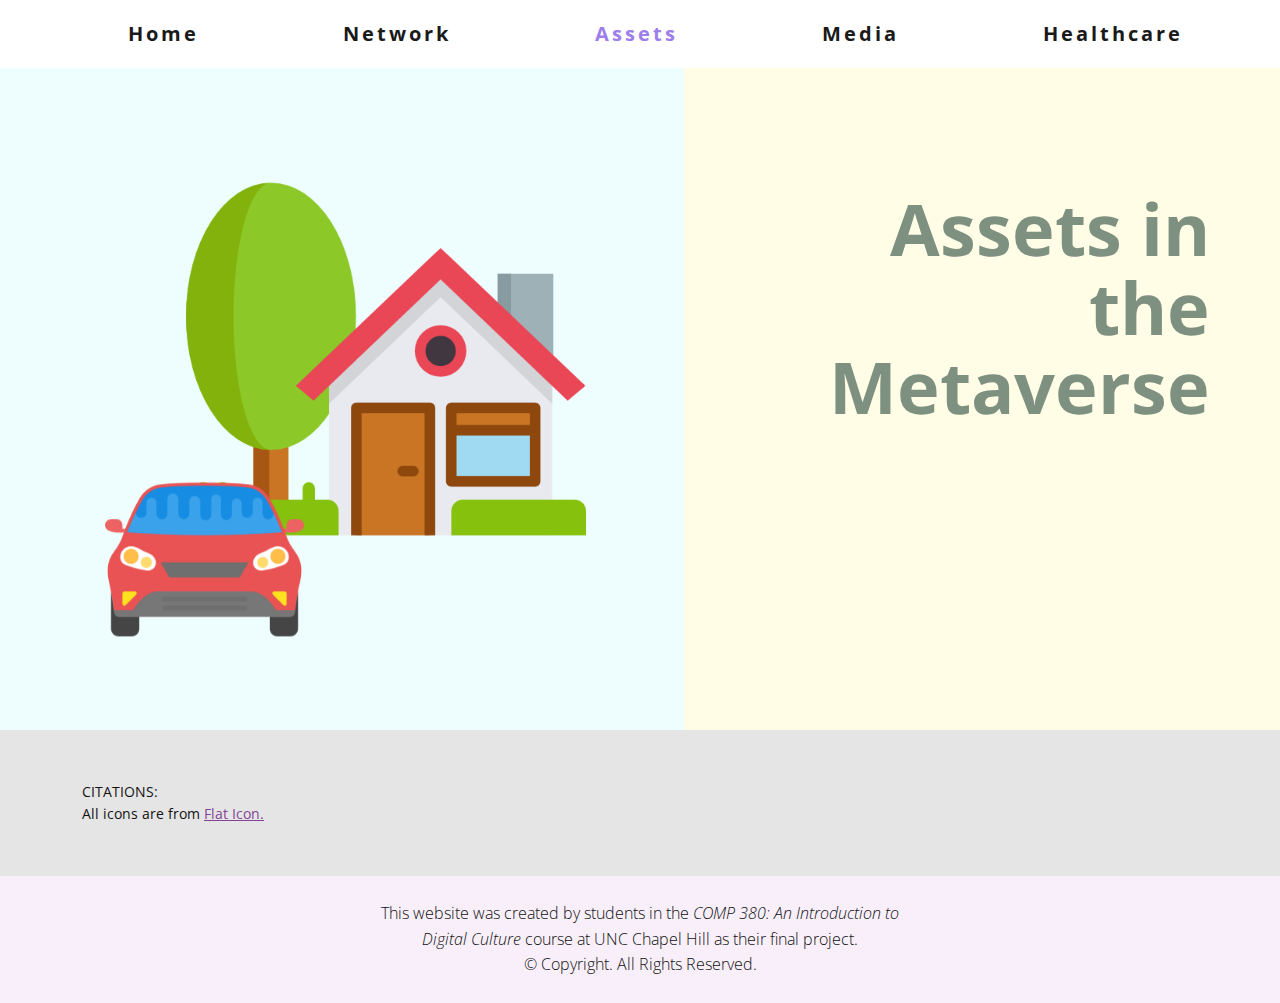
==== Assets.html @ 9a3f979b "first commit" ====
<!DOCTYPE html>
<html style="font-size: 16px;" lang="en">

<head>
  <meta name="viewport" content="width=device-width, initial-scale=1.0">
  <meta charset="utf-8">
  <meta name="keywords" content="Humans for the Future, Human-robot, Robotic Technologies, Concept Cars, Robots and AI">
  <meta name="description" content="">
  <title>Assets</title>
  <link rel="stylesheet" href="nicepage.css" media="screen">
  <link rel="stylesheet" href="Assets.css" media="screen">
  <script class="u-script" type="text/javascript" src="jquery.js" defer=""></script>
  <script class="u-script" type="text/javascript" src="nicepage.js" defer=""></script>
  <meta name="generator" content="Nicepage 4.21.5, nicepage.com">
  <link id="u-theme-google-font" rel="stylesheet"
    href="https://fonts.googleapis.com/css?family=Open+Sans:300,300i,400,400i,500,500i,600,600i,700,700i,800,800i">



  <script type="application/ld+json">{
		"@context": "http://schema.org",
		"@type": "Organization",
		"name": "380 Final Project"
}</script>
  <meta name="theme-color" content="#834496">
  <meta property="og:title" content="Assets">
  <meta property="og:description" content="">
  <meta property="og:type" content="website">
</head>

<body class="u-body u-xl-mode" data-lang="en">
  <header class="u-clearfix u-header u-sticky u-sticky-2ed6 u-white u-header" id="sec-edd5">
    <div class="u-clearfix u-sheet u-sheet-1">
      <nav class="u-align-left u-menu u-menu-dropdown u-nav-spacing-25 u-offcanvas u-menu-1" data-responsive-from="XS"
        data-position="">
        <div class="menu-collapse" style="font-size: 1.25rem; font-weight: 700; letter-spacing: 3px;">
          <a class="u-button-style u-custom-active-border-color u-custom-active-color u-custom-border u-custom-border-color u-custom-border-radius u-custom-borders u-custom-hover-border-color u-custom-hover-color u-custom-left-right-menu-spacing u-custom-padding-bottom u-custom-text-active-color u-custom-text-color u-custom-text-decoration u-custom-text-hover-color u-custom-top-bottom-menu-spacing u-nav-link"
            href="#" style="padding: 2px 0px; font-size: calc(1em + 4px);">
            <svg class="u-svg-link" preserveAspectRatio="xMidYMin slice" viewBox="0 0 302 302" style="undefined">
              <use xmlns:xlink="http://www.w3.org/1999/xlink" xlink:href="#svg-7b92"></use>
            </svg>
            <svg xmlns="http://www.w3.org/2000/svg" xmlns:xlink="http://www.w3.org/1999/xlink" version="1.1"
              id="svg-7b92" x="0px" y="0px" viewBox="0 0 302 302" style="enable-background:new 0 0 302 302;"
              xml:space="preserve" class="u-svg-content">
              <g>
                <rect y="36" width="302" height="30"></rect>
                <rect y="236" width="302" height="30"></rect>
                <rect y="136" width="302" height="30"></rect>
              </g>
              <g></g>
              <g></g>
              <g></g>
              <g></g>
              <g></g>
              <g></g>
              <g></g>
              <g></g>
              <g></g>
              <g></g>
              <g></g>
              <g></g>
              <g></g>
              <g></g>
              <g></g>
            </svg>
          </a>
        </div>
        <div class="u-custom-menu u-nav-container">
          <ul class="u-custom-font u-heading-font u-nav u-spacing-20 u-unstyled u-nav-1">
            <li class="u-nav-item"><a
                class="u-border-active-palette-1-base u-border-hover-palette-1-base u-button-style u-nav-link u-text-active-palette-4-light-1 u-text-grey-90 u-text-hover-palette-2-dark-1"
                href="/Home.html" style="padding: 10px 58px;">Home</a>
            </li>
            <li class="u-nav-item"><a
                class="u-border-active-palette-1-base u-border-hover-palette-1-base u-button-style u-nav-link u-text-active-palette-4-light-1 u-text-grey-90 u-text-hover-palette-2-dark-1"
                href="/Social.html" style="padding: 10px 58px;">Network</a>
              <div class="u-nav-popup">
                <ul class="u-h-spacing-20 u-nav u-unstyled u-v-spacing-16">
                  <li class="u-nav-item"><a class="u-button-style u-nav-link u-white" href="/Gaming.html">Gaming</a>
                  </li>
                </ul>
              </div>
            </li>
            <li class="u-nav-item"><a
                class="u-border-active-palette-1-base u-border-hover-palette-1-base u-button-style u-nav-link u-text-active-palette-4-light-1 u-text-grey-90 u-text-hover-palette-2-dark-1"
                href="/Assets.html" style="padding: 10px 58px;">Assets</a>
              <div class="u-nav-popup">
                <ul class="u-h-spacing-20 u-nav u-unstyled u-v-spacing-16">
                  <li class="u-nav-item"><a class="u-button-style u-nav-link u-white">Real Estate</a>
                  </li>
                </ul>
              </div>
            </li>
            <li class="u-nav-item"><a
                class="u-border-active-palette-1-base u-border-hover-palette-1-base u-button-style u-nav-link u-text-active-palette-4-light-1 u-text-grey-90 u-text-hover-palette-2-dark-1"
                href="/Media.html" style="padding: 10px 58px;">Media</a>
            </li>
            <li class="u-nav-item"><a
                class="u-border-active-palette-1-base u-border-hover-palette-1-base u-button-style u-nav-link u-text-active-palette-4-light-1 u-text-grey-90 u-text-hover-palette-2-dark-1"
                href="/Healthcare.html" style="padding: 10px 58px;">Healthcare</a>
              <div class="u-nav-popup">
                <ul class="u-h-spacing-20 u-nav u-unstyled u-v-spacing-16 u-nav-4">
                  <li class="u-nav-item"><a class="u-button-style u-nav-link u-white">Types of Healthcare</a>
                  </li>
                </ul>
              </div>
            </li>
          </ul>
        </div>
        <div class="u-custom-menu u-nav-container-collapse">
          <div
            class="u-align-center u-black u-container-style u-inner-container-layout u-opacity u-opacity-95 u-sidenav">
            <div class="u-inner-container-layout u-sidenav-overflow">
              <div class="u-menu-close"></div>
              <ul class="u-align-center u-nav u-popupmenu-items u-unstyled u-nav-5">
                <li class="u-nav-item"><a class="u-button-style u-nav-link" href="/Home.html">Home</a>
                </li>
                <li class="u-nav-item"><a class="u-button-style u-nav-link" href="/Social.html">Network</a>
                  <div class="u-nav-popup">
                    <ul class="u-h-spacing-20 u-nav u-unstyled u-v-spacing-16">
                      <li class="u-nav-item"><a class="u-button-style u-nav-link" href="/Gaming.html">Gaming</a>
                      </li>
                    </ul>
                  </div>
                </li>
                <li class="u-nav-item"><a class="u-button-style u-nav-link" href="/Assets.html">Assets</a>
                  <div class="u-nav-popup">
                    <ul class="u-h-spacing-20 u-nav u-unstyled u-v-spacing-16">
                      <li class="u-nav-item"><a class="u-button-style u-nav-link">Real Estate</a>
                      </li>
                    </ul>
                  </div>
                </li>
                <li class="u-nav-item"><a class="u-button-style u-nav-link" href="/Media.html">Media</a>
                </li>
                <li class="u-nav-item"><a class="u-button-style u-nav-link" href="/Healthcare.html">Healthcare</a>
                  <div class="u-nav-popup">
                    <ul class="u-h-spacing-20 u-nav u-unstyled u-v-spacing-16">
                      <li class="u-nav-item"><a class="u-button-style u-nav-link">Types of Healthcare</a>
                      </li>
                    </ul>
                  </div>
                </li>
              </ul>
            </div>
          </div>
          <div class="u-black u-menu-overlay u-opacity u-opacity-70"></div>
        </div>
      </nav>
    </div>
  </header>
  <section class="u-clearfix u-palette-2-light-3 u-section-1" id="sec-2be6">
    <div class="u-expanded-height u-palette-5-light-3 u-shape u-shape-rectangle u-shape-1"></div>
    <img class="u-image u-image-contain u-image-default u-preserve-proportions u-image-1" src="/images/house.png" alt=""
      data-image-width="512" data-image-height="512" data-animation-name="customAnimationIn"
      data-animation-duration="2000" data-animation-delay="250">
    <img class="u-image u-image-contain u-image-default u-preserve-proportions u-image-2" src="/images/money-bag.png"
      alt="" data-image-width="512" data-image-height="512" data-animation-name="customAnimationIn"
      data-animation-duration="1500" data-animation-delay="1000">
    <img class="u-image u-image-contain u-image-default u-preserve-proportions u-image-3" src="/images/car.png" alt=""
      data-image-width="512" data-image-height="512" data-animation-name="customAnimationIn"
      data-animation-duration="2000" data-animation-delay="500">
    <img class="u-image u-image-contain u-image-default u-preserve-proportions u-image-4"
      src="/images/bitcoin-wallet.png" alt="" data-image-width="512" data-image-height="512"
      data-animation-name="customAnimationIn" data-animation-duration="1500" data-animation-delay="1000">
    <img class="u-image u-image-contain u-image-default u-preserve-proportions u-image-5" src="/images/nft.png" alt=""
      data-image-width="512" data-image-height="512" data-animation-name="customAnimationIn"
      data-animation-duration="1500" data-animation-delay="1000">
    <h1 class="u-align-right u-text u-text-custom-color-6 u-text-1" data-animation-name="customAnimationIn"
      data-animation-duration="1250">Assets in the Metaverse</h1>
    <h2 class="u-align-right u-subtitle u-text u-text-grey-60 u-text-2" data-animation-name="customAnimationIn"
      data-animation-duration="2000" data-animation-delay="2500">What's in your wallet?<br>
    </h2>
    <h2 class="u-align-right u-subtitle u-text u-text-grey-60 u-text-3" data-animation-name="customAnimationIn"
      data-animation-duration="2000" data-animation-delay="3500">Cryptocurrency.<br>
    </h2>
  </section>
  <section class="u-clearfix u-grey-10 u-section-2" id="sec-f65f">
    <div class="u-clearfix u-sheet u-valign-middle u-sheet-1">
      <p class="u-small-text u-text u-text-variant u-text-1">
        <span style="font-weight: 400;">CITA​TIONS:</span>
        <br>All icons are from <a href="www.flaticon.com"
          class="u-active-none u-border-none u-btn u-button-link u-button-style u-hover-none u-none u-text-palette-1-base u-btn-1"
          target="_blank">
          <span style="text-decoration: underline !important;">Flat Icon.</span>
        </a>
      </p>
    </div>
  </section>


  <footer class="u-clearfix u-footer u-palette-1-light-3 u-footer" id="sec-f2e8">
    <div class="u-clearfix u-sheet u-valign-middle u-sheet-1">
      <div class="u-align-center u-container-style u-group u-group-1">
        <div class="u-container-layout">
          <p class="u-text u-text-1">This website was created by students in the <span style="font-style: italic;">COMP
              380: An Introduction to Digital Culture<span style="font-style: normal;"> course at UNC Chapel Hill as
                their final project.</span>
            </span>
            <br>© Copyright. All Rights Reserved.
          </p>
        </div>
      </div>
    </div>
  </footer>


</body>

</html>
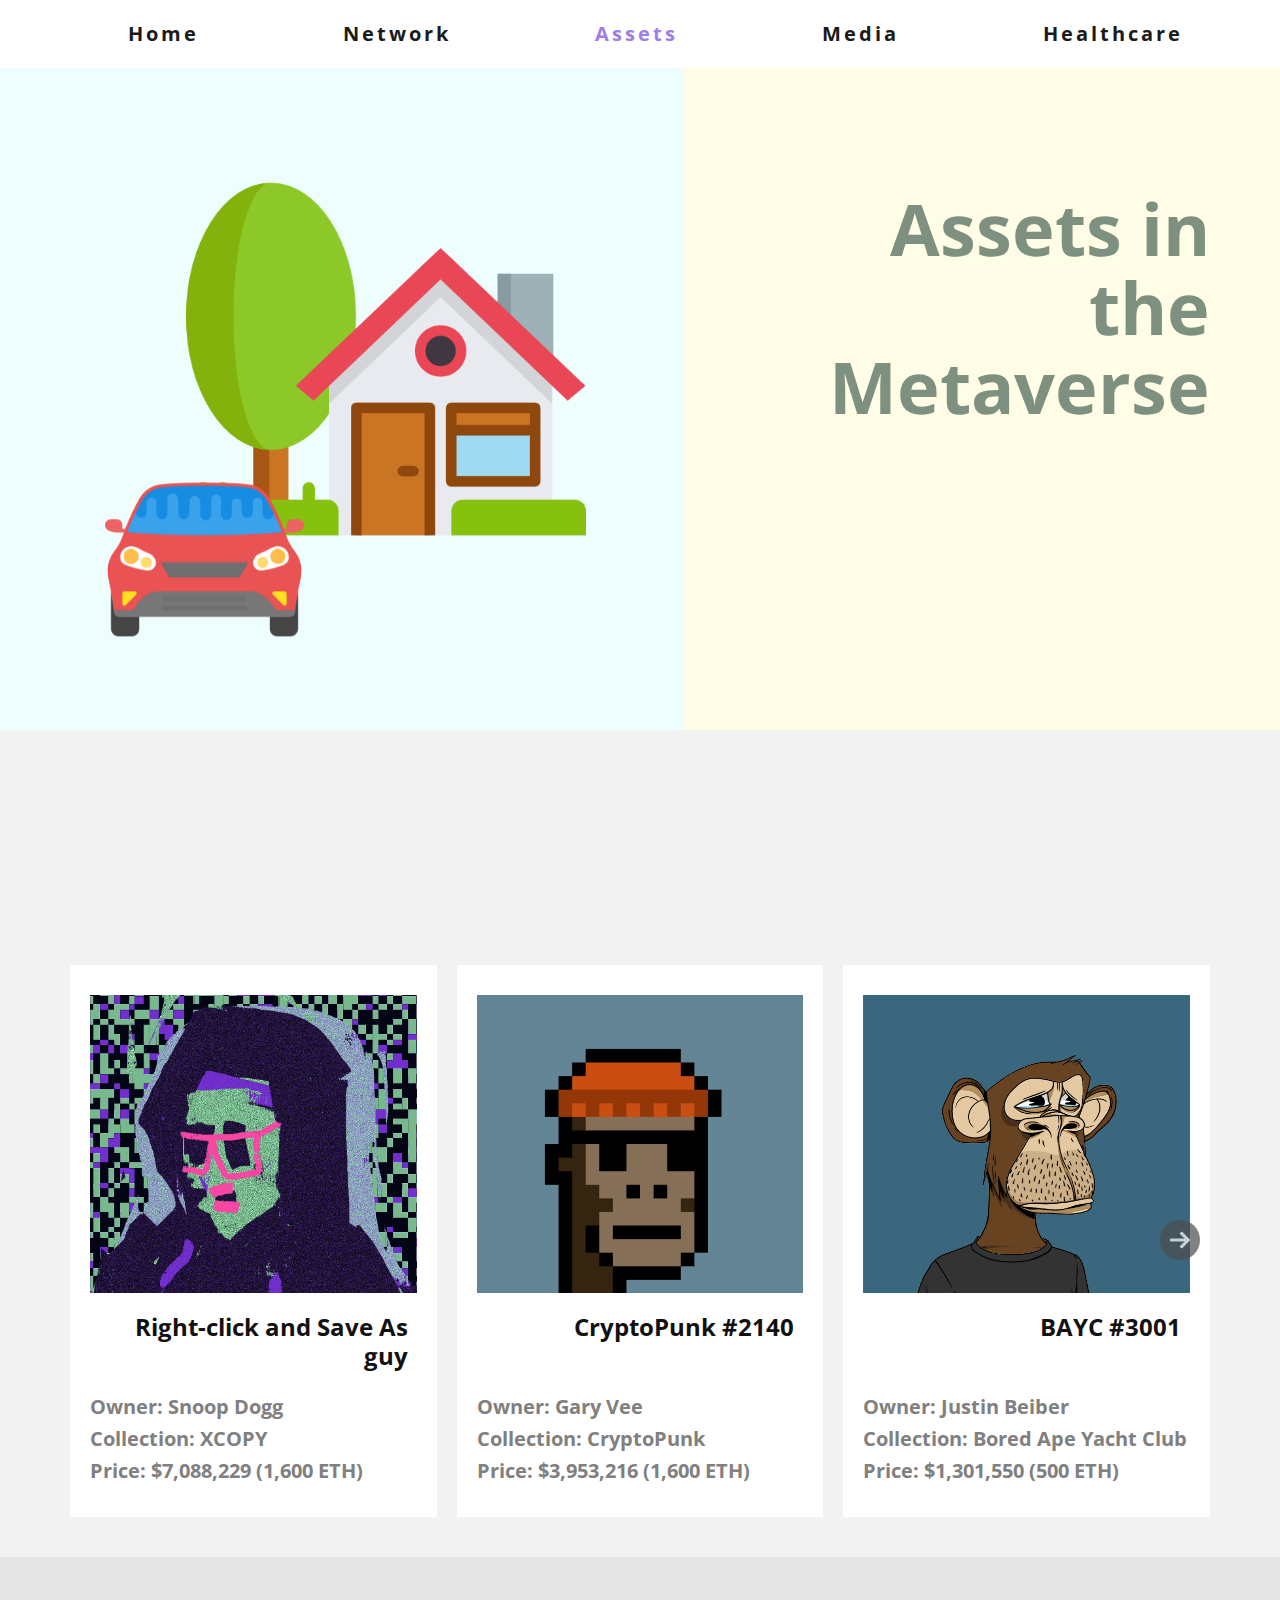
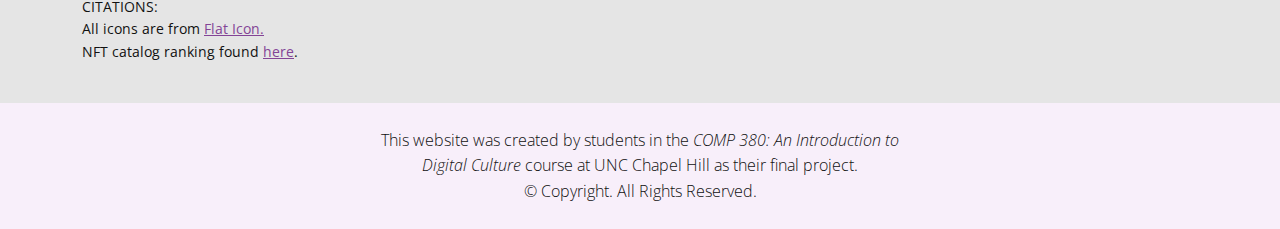
==== commit 07ebbb7c: "added slider to assets, updated healthcare" ====
--- a/Assets.html
+++ b/Assets.html
@@ -14,6 +14,7 @@
   <meta name="generator" content="Nicepage 4.21.5, nicepage.com">
   <link id="u-theme-google-font" rel="stylesheet"
     href="https://fonts.googleapis.com/css?family=Open+Sans:300,300i,400,400i,500,500i,600,600i,700,700i,800,800i">
+
 
 
 
@@ -175,15 +176,220 @@
       data-animation-duration="2000" data-animation-delay="3500">Cryptocurrency.<br>
     </h2>
   </section>
-  <section class="u-clearfix u-grey-10 u-section-2" id="sec-f65f">
+  <section class="u-align-center u-clearfix u-grey-5 u-section-2" id="sec-befe">
+    <div class="u-clearfix u-sheet u-sheet-1">
+      <div class="u-container-style u-expanded-width u-group u-group-1">
+        <div class="u-container-layout u-container-layout-1">
+          <h5 class="u-text u-text-black u-text-1" data-animation-name="customAnimationIn"
+            data-animation-duration="1000" data-animation-delay="250">Technology News </h5>
+          <h2 class="u-text u-text-palette-2-dark-2 u-text-2" data-animation-name="customAnimationIn"
+            data-animation-duration="2250" data-animation-delay="750">NFT Catalog</h2>
+          <p class="u-text u-text-3" data-animation-name="customAnimationIn" data-animation-duration="1500"
+            data-animation-delay="1000">Scroll through the most expensive NFTs celebrities have bought in the past few
+            months. Click on the images to learn more about a specific NFT and it's current market price:</p>
+        </div>
+      </div>
+      <div class="u-expanded-width u-layout-horizontal u-list u-list-1">
+        <div class="u-repeater u-repeater-1">
+          <div class="u-align-left u-container-style u-list-item u-repeater-item u-white u-list-item-1">
+            <div class="u-container-layout u-similar-container u-valign-bottom u-container-layout-2">
+              <img class="u-expanded-width u-image u-image-default u-image-1" alt="" data-image-width="1000"
+                data-image-height="1000" src="/images/snoop.gif"
+                data-href="https://opensea.io/assets/ethereum/0x41a322b28d0ff354040e2cbc676f0320d8c8850d/1154"
+                data-target="_blank">
+              <h4 class="u-align-right u-text u-text-4"> Right-click and Save As guy</h4>
+              <p class="u-text u-text-grey-50 u-text-5"> Owner: Snoop Dogg<br>Collection:
+                XCOPY<br>Price:&nbsp;$7,088,229 (1,600 ETH)
+              </p>
+            </div>
+          </div>
+          <div class="u-align-left u-container-style u-list-item u-repeater-item u-white u-list-item-2">
+            <div class="u-container-layout u-similar-container u-valign-bottom u-container-layout-3">
+              <img class="u-expanded-width u-image u-image-default u-image-2" alt="" data-image-width="336"
+                data-image-height="336" src="/images/cryptopunk1.png"
+                data-href="https://opensea.io/assets/ethereum/0xb47e3cd837ddf8e4c57f05d70ab865de6e193bbb/2140"
+                data-target="_blank">
+              <h4 class="u-align-right u-text u-text-6"> CryptoPunk #2140<br>
+                <br>
+              </h4>
+              <p class="u-text u-text-grey-50 u-text-7">Ow<span style="font-weight: 700;"></span>ner: Gary
+                Vee<br>Collection: CryptoPunk<br>Price:&nbsp;$3,953,216 (1,600 ETH)
+              </p>
+            </div>
+          </div>
+          <div class="u-align-left u-container-style u-list-item u-repeater-item u-white u-list-item-3">
+            <div class="u-container-layout u-similar-container u-valign-bottom u-container-layout-4">
+              <img class="u-expanded-width u-image u-image-default u-image-3" alt="" data-image-width="631"
+                data-image-height="631" src="/images/bayc3001.png"
+                data-href="https://opensea.io/assets/ethereum/0xbc4ca0eda7647a8ab7c2061c2e118a18a936f13d/3001"
+                data-target="_blank">
+              <h4 class="u-align-right u-text u-text-8"> BAYC #3001<br>
+                <br>
+              </h4>
+              <p class="u-text u-text-grey-50 u-text-9"> Owner: Justin Beiber<br>Collection: Bored Ape Yacht
+                Club<br>Price:&nbsp;$1,301,550 (500 ETH)
+              </p>
+            </div>
+          </div>
+          <div class="u-align-left u-container-style u-list-item u-repeater-item u-white u-list-item-4">
+            <div class="u-container-layout u-similar-container u-valign-bottom u-container-layout-5">
+              <img class="u-expanded-width u-image u-image-default u-image-4" alt="" data-image-width="1000"
+                data-image-height="1000" src="/images/doodle.png"
+                data-href="https://opensea.io/assets/ethereum/0x8a90cab2b38dba80c64b7734e58ee1db38b8992e/2238"
+                data-target="_blank">
+              <h4 class="u-align-right u-text u-text-10"> Doodle #2238<br>
+                <br>
+              </h4>
+              <p class="u-text u-text-grey-50 u-text-11"> Owner: Steve Aoki<br>Collection: Doodle<br>Price: $862,056
+                (269.69 ETH)
+              </p>
+            </div>
+          </div>
+          <div class="u-align-left u-container-style u-list-item u-repeater-item u-white u-list-item-5">
+            <div class="u-container-layout u-similar-container u-valign-bottom u-container-layout-6">
+              <img class="u-expanded-width u-image u-image-default u-image-5" alt="" data-image-width="1000"
+                data-image-height="1000" src="/images/k4m.png"
+                data-href="https://opensea.io/assets/ethereum/0x3bf2922f4520a8ba0c2efc3d2a1539678dad5e9d/717"
+                data-target="_blank">
+              <h4 class="u-align-right u-text u-text-12"> K4M-1 #03<br>
+                <br>
+              </h4>
+              <p class="u-text u-text-grey-50 u-text-13"> Owner: Logan Paul<br>Collection: 0N1
+                Force<br>Price:&nbsp;$624,669 (188 ETH)
+              </p>
+            </div>
+          </div>
+          <div class="u-align-left u-container-style u-list-item u-repeater-item u-white u-list-item-6">
+            <div class="u-container-layout u-similar-container u-valign-bottom u-container-layout-7">
+              <img class="u-expanded-width u-image u-image-default u-image-6" alt="" data-image-width="631"
+                data-image-height="631" src="/images/bayc52.png"
+                data-href="https://opensea.io/assets/ethereum/0xbc4ca0eda7647a8ab7c2061c2e118a18a936f13d/5269"
+                data-target="_blank">
+              <h4 class="u-align-right u-text u-text-14">BAYC&nbsp;#5269<br>
+                <br>
+              </h4>
+              <p class="u-text u-text-grey-50 u-text-15"> Owner: Neymar Jr.<br>Collection: Bored Ape Yacht
+                Club<br>Price: $569,531 (186.69 ETH)
+              </p>
+            </div>
+          </div>
+          <div class="u-align-left u-container-style u-list-item u-repeater-item u-white u-list-item-7">
+            <div class="u-container-layout u-similar-container u-valign-bottom u-container-layout-8">
+              <img class="u-expanded-width u-image u-image-default u-image-7" alt="" data-image-width="336"
+                data-image-height="336" src="/images/crypunk.png"
+                data-href="https://opensea.io/assets/ethereum/0xb47e3cd837ddf8e4c57f05d70ab865de6e193bbb/8274"
+                data-target="_blank">
+              <h4 class="u-align-right u-text u-text-16"> CryptoPunk #8274<br>
+                <br>
+              </h4>
+              <p class="u-text u-text-grey-50 u-text-17"> Owner: Marshmello<br>Collection:
+                CryptoPunk<br>Price:&nbsp;<span style="font-weight: 700;"></span>$504,069 (130 ETH)
+              </p>
+            </div>
+          </div>
+          <div class="u-align-left u-container-style u-list-item u-repeater-item u-white u-list-item-8">
+            <div class="u-container-layout u-similar-container u-valign-bottom u-container-layout-9">
+              <img class="u-expanded-width u-image u-image-default u-image-8" alt="" data-image-width="631"
+                data-image-height="631" src="/images/bayc49.png"
+                data-href="https://opensea.io/assets/ethereum/0xbc4ca0eda7647a8ab7c2061c2e118a18a936f13d/4988"
+                data-target="_blank">
+              <h4 class="u-align-right u-text u-text-18">BAYC&nbsp;#4988<br>
+                <br>
+              </h4>
+              <p class="u-text u-text-grey-50 u-text-19"> Owner: Madonna<br>Collection: Bored Ape Yacht
+                Club<br>Price:&nbsp;$466,461 (180 ETH)
+              </p>
+            </div>
+          </div>
+          <div class="u-align-left u-container-style u-list-item u-repeater-item u-white u-list-item-9">
+            <div class="u-container-layout u-similar-container u-valign-bottom u-container-layout-10">
+              <img class="u-expanded-width u-image u-image-default u-image-9" alt="" data-image-width="631"
+                data-image-height="631" src="/images/bayc90.png"
+                data-href="https://opensea.io/assets/ethereum/0xbc4ca0eda7647a8ab7c2061c2e118a18a936f13d/9055"
+                data-target="_blank">
+              <h4 class="u-align-right u-text u-text-20">BAYC&nbsp;#​9055<br>
+                <br>
+              </h4>
+              <p class="u-text u-text-grey-50 u-text-21"> Owner: Eminem<br>Collection: Bored Ape Yacht
+                Club<br>Price:&nbsp;$453,776 (123.45 ETH)
+              </p>
+            </div>
+          </div>
+          <div class="u-align-left u-container-style u-list-item u-repeater-item u-white u-list-item-10">
+            <div class="u-container-layout u-similar-container u-valign-bottom u-container-layout-11">
+              <img class="u-expanded-width u-image u-image-default u-image-10" alt="" data-image-width="631"
+                data-image-height="631" src="/images/bayc36.png"
+                data-href="https://opensea.io/assets/ethereum/0xbc4ca0eda7647a8ab7c2061c2e118a18a936f13d/3667"
+                data-target="_blank">
+              <h4 class="u-align-right u-text u-text-22">BAYC&nbsp;#3667<br>
+                <br>
+              </h4>
+              <p class="u-text u-text-grey-50 u-text-23"> Owner: Tom Brady<br>Collection: Bored Ape Yacht Club<br>Price:
+                $453,062 (133 ETH)
+              </p>
+            </div>
+          </div>
+        </div>
+        <a class="u-gallery-nav u-gallery-nav-prev u-grey-70 u-icon-circle u-opacity u-opacity-70 u-spacing-10 u-text-white u-gallery-nav-1"
+          href="#" role="button">
+          <span aria-hidden="true">
+            <svg viewBox="0 0 492 492">
+              <path d="M464.344,207.418l0.768,0.168H135.888l103.496-103.724c5.068-5.064,7.848-11.924,7.848-19.124
+	c0-7.2-2.78-14.012-7.848-19.088L223.28,49.538c-5.064-5.064-11.812-7.864-19.008-7.864c-7.2,0-13.952,2.78-19.016,7.844
+	L7.844,226.914C2.76,231.998-0.02,238.77,0,245.974c-0.02,7.244,2.76,14.02,7.844,19.096l177.412,177.412
+	c5.064,5.06,11.812,7.844,19.016,7.844c7.196,0,13.944-2.788,19.008-7.844l16.104-16.112c5.068-5.056,7.848-11.808,7.848-19.008
+	c0-7.196-2.78-13.592-7.848-18.652L134.72,284.406h329.992c14.828,0,27.288-12.78,27.288-27.6v-22.788
+	C492,219.198,479.172,207.418,464.344,207.418z"></path>
+            </svg>
+          </span>
+          <span class="sr-only">
+            <svg viewBox="0 0 492 492">
+              <path d="M464.344,207.418l0.768,0.168H135.888l103.496-103.724c5.068-5.064,7.848-11.924,7.848-19.124
+	c0-7.2-2.78-14.012-7.848-19.088L223.28,49.538c-5.064-5.064-11.812-7.864-19.008-7.864c-7.2,0-13.952,2.78-19.016,7.844
+	L7.844,226.914C2.76,231.998-0.02,238.77,0,245.974c-0.02,7.244,2.76,14.02,7.844,19.096l177.412,177.412
+	c5.064,5.06,11.812,7.844,19.016,7.844c7.196,0,13.944-2.788,19.008-7.844l16.104-16.112c5.068-5.056,7.848-11.808,7.848-19.008
+	c0-7.196-2.78-13.592-7.848-18.652L134.72,284.406h329.992c14.828,0,27.288-12.78,27.288-27.6v-22.788
+	C492,219.198,479.172,207.418,464.344,207.418z"></path>
+            </svg>
+          </span>
+        </a>
+        <a class="u-gallery-nav u-gallery-nav-next u-grey-70 u-icon-circle u-opacity u-opacity-70 u-spacing-10 u-text-white u-gallery-nav-2"
+          href="#" role="button">
+          <span aria-hidden="true">
+            <svg viewBox="0 0 492.004 492.004">
+              <path d="M484.14,226.886L306.46,49.202c-5.072-5.072-11.832-7.856-19.04-7.856c-7.216,0-13.972,2.788-19.044,7.856l-16.132,16.136
+	c-5.068,5.064-7.86,11.828-7.86,19.04c0,7.208,2.792,14.2,7.86,19.264L355.9,207.526H26.58C11.732,207.526,0,219.15,0,234.002
+	v22.812c0,14.852,11.732,27.648,26.58,27.648h330.496L252.248,388.926c-5.068,5.072-7.86,11.652-7.86,18.864
+	c0,7.204,2.792,13.88,7.86,18.948l16.132,16.084c5.072,5.072,11.828,7.836,19.044,7.836c7.208,0,13.968-2.8,19.04-7.872
+	l177.68-177.68c5.084-5.088,7.88-11.88,7.86-19.1C492.02,238.762,489.228,231.966,484.14,226.886z"></path>
+            </svg>
+          </span>
+          <span class="sr-only">
+            <svg viewBox="0 0 492.004 492.004">
+              <path d="M484.14,226.886L306.46,49.202c-5.072-5.072-11.832-7.856-19.04-7.856c-7.216,0-13.972,2.788-19.044,7.856l-16.132,16.136
+	c-5.068,5.064-7.86,11.828-7.86,19.04c0,7.208,2.792,14.2,7.86,19.264L355.9,207.526H26.58C11.732,207.526,0,219.15,0,234.002
+	v22.812c0,14.852,11.732,27.648,26.58,27.648h330.496L252.248,388.926c-5.068,5.072-7.86,11.652-7.86,18.864
+	c0,7.204,2.792,13.88,7.86,18.948l16.132,16.084c5.072,5.072,11.828,7.836,19.044,7.836c7.208,0,13.968-2.8,19.04-7.872
+	l177.68-177.68c5.084-5.088,7.88-11.88,7.86-19.1C492.02,238.762,489.228,231.966,484.14,226.886z"></path>
+            </svg>
+          </span>
+        </a>
+      </div>
+    </div>
+  </section>
+  <section class="u-clearfix u-grey-10 u-section-3" id="sec-f65f">
     <div class="u-clearfix u-sheet u-valign-middle u-sheet-1">
       <p class="u-small-text u-text u-text-variant u-text-1">
         <span style="font-weight: 400;">CITA​TIONS:</span>
-        <br>All icons are from <a href="www.flaticon.com"
+        <br>All icons are from <a href="https://www.flaticon.com/"
           class="u-active-none u-border-none u-btn u-button-link u-button-style u-hover-none u-none u-text-palette-1-base u-btn-1"
           target="_blank">
           <span style="text-decoration: underline !important;">Flat Icon.</span>
         </a>
+        <br>NFT catalog ranking found <a
+          href="https://www.coindesk.com/web3/2022/10/14/here-are-the-most-expensive-nfts-bought-by-celebs-and-what-theyre-worth-today/#:~:text=1.,or%20%247%2C088%2C229%20at%20the%20time."
+          class="u-active-none u-border-none u-btn u-button-link u-button-style u-hover-none u-none u-text-palette-1-base u-btn-2"
+          target="_blank">here</a>.<span style="text-decoration: underline !important;"></span>
       </p>
     </div>
   </section>
@@ -204,7 +410,6 @@
     </div>
   </footer>
 
-
 </body>
 
 </html>--- a/Assets.css
+++ b/Assets.css
@@ -1,4 +1,4 @@
- .u-section-1 {
+.u-section-1 {
   min-height: 662px;
 }
 
@@ -264,20 +264,841 @@
     margin-right: calc(((100% - 1140px) / 2) + 400px);
   }
 }.u-section-2 .u-sheet-1 {
+  min-height: 825px;
+}
+
+.u-section-2 .u-group-1 {
+  min-height: 204px;
+  height: auto;
+  margin-top: 23px;
+  margin-bottom: 0;
+}
+
+.u-section-2 .u-container-layout-1 {
+  padding: 0;
+}
+
+.u-section-2 .u-text-1 {
+  text-transform: uppercase;
+  font-weight: 600;
+  --animation-custom_in-translate_x: 0px;
+  --animation-custom_in-translate_y: 300px;
+  --animation-custom_in-opacity: 0;
+  --animation-custom_in-rotate: 0deg;
+  --animation-custom_in-scale: 1;
+  margin: 12px 185px 0 20px;
+}
+
+.u-section-2 .u-text-2 {
+  font-weight: bold;
+  font-size: 3.75rem;
+  --animation-custom_in-translate_x: 0px;
+  --animation-custom_in-translate_y: 300px;
+  --animation-custom_in-opacity: 0;
+  --animation-custom_in-rotate: 0deg;
+  --animation-custom_in-scale: 1;
+  margin: 12px 0 0 20px;
+}
+
+.u-section-2 .u-text-3 {
+  --animation-custom_in-translate_x: -200px;
+  --animation-custom_in-translate_y: 0px;
+  --animation-custom_in-opacity: 0;
+  --animation-custom_in-rotate: 0deg;
+  --animation-custom_in-scale: 1;
+  font-weight: 400;
+  margin: 16px 0 0 20px;
+}
+
+.u-section-2 .u-list-1 {
+  margin-top: 8px;
+  margin-bottom: 40px;
+  min-height: 550px;
+}
+
+.u-section-2 .u-repeater-1 {
+  min-height: 550px;
+  grid-auto-columns: calc(33.3333% - 13.3333px);
+  grid-template-columns: calc(33.3333% - 13.3333px) calc(33.3333% - 13.3333px) calc(33.3333% - 13.3333px);
+  grid-gap: 20px 20px;
+}
+
+.u-section-2 .u-list-item-1 {
+  margin-top: 0;
+  margin-bottom: 0;
+}
+
+.u-section-2 .u-container-layout-2 {
+  padding: 30px 20px;
+}
+
+.u-section-2 .u-image-1 {
+  height: 298px;
+  margin: 0 10px;
+}
+
+.u-section-2 .u-text-4 {
+  font-weight: 700;
+  margin: 20px 9px 0;
+}
+
+.u-section-2 .u-text-5 {
+  font-weight: 700;
+  margin: 20px 0 0;
+}
+
+.u-section-2 .u-list-item-2 {
+  margin-top: 0;
+  margin-bottom: 0;
+}
+
+.u-section-2 .u-container-layout-3 {
+  padding: 30px 20px;
+}
+
+.u-section-2 .u-image-2 {
+  height: 298px;
+  margin: 0 10px;
+}
+
+.u-section-2 .u-text-6 {
+  font-weight: 700;
+  margin: 20px 9px 0;
+}
+
+.u-section-2 .u-text-7 {
+  font-weight: 700;
+  margin: 20px 0 0;
+}
+
+.u-section-2 .u-list-item-3 {
+  margin-top: 0;
+  margin-bottom: 0;
+}
+
+.u-section-2 .u-container-layout-4 {
+  padding: 30px 20px;
+}
+
+.u-section-2 .u-image-3 {
+  height: 298px;
+  margin: 0 10px;
+}
+
+.u-section-2 .u-text-8 {
+  font-weight: 700;
+  margin: 20px 9px 0;
+}
+
+.u-section-2 .u-text-9 {
+  font-weight: 700;
+  margin: 20px 0 0;
+}
+
+.u-section-2 .u-list-item-4 {
+  margin-top: 0;
+  margin-bottom: 0;
+}
+
+.u-section-2 .u-container-layout-5 {
+  padding: 30px 20px;
+}
+
+.u-section-2 .u-image-4 {
+  height: 298px;
+  margin: 0 10px;
+}
+
+.u-section-2 .u-text-10 {
+  font-weight: 700;
+  margin: 20px 9px 0;
+}
+
+.u-section-2 .u-text-11 {
+  font-weight: 700;
+  margin: 20px 0 0;
+}
+
+.u-section-2 .u-list-item-5 {
+  margin-top: 0;
+  margin-bottom: 0;
+}
+
+.u-section-2 .u-container-layout-6 {
+  padding: 30px 20px;
+}
+
+.u-section-2 .u-image-5 {
+  height: 298px;
+  margin: 0 10px;
+}
+
+.u-section-2 .u-text-12 {
+  font-weight: 700;
+  margin: 20px 9px 0;
+}
+
+.u-section-2 .u-text-13 {
+  font-weight: 700;
+  margin: 20px 0 0;
+}
+
+.u-section-2 .u-list-item-6 {
+  margin-top: 0;
+  margin-bottom: 0;
+}
+
+.u-section-2 .u-container-layout-7 {
+  padding: 30px 20px;
+}
+
+.u-section-2 .u-image-6 {
+  height: 298px;
+  margin: 0 10px;
+}
+
+.u-section-2 .u-text-14 {
+  font-weight: 700;
+  margin: 20px 9px 0;
+}
+
+.u-section-2 .u-text-15 {
+  font-weight: 700;
+  margin: 20px 0 0;
+}
+
+.u-section-2 .u-list-item-7 {
+  margin-top: 0;
+  margin-bottom: 0;
+}
+
+.u-section-2 .u-container-layout-8 {
+  padding: 30px 20px;
+}
+
+.u-section-2 .u-image-7 {
+  height: 298px;
+  margin: 0 10px;
+}
+
+.u-section-2 .u-text-16 {
+  font-weight: 700;
+  margin: 20px 9px 0;
+}
+
+.u-section-2 .u-text-17 {
+  font-weight: 700;
+  margin: 20px 0 0;
+}
+
+.u-section-2 .u-list-item-8 {
+  margin-top: 0;
+  margin-bottom: 0;
+}
+
+.u-section-2 .u-container-layout-9 {
+  padding: 30px 20px;
+}
+
+.u-section-2 .u-image-8 {
+  height: 298px;
+  margin: 0 10px;
+}
+
+.u-section-2 .u-text-18 {
+  font-weight: 700;
+  margin: 20px 9px 0;
+}
+
+.u-section-2 .u-text-19 {
+  font-weight: 700;
+  margin: 20px 0 0;
+}
+
+.u-section-2 .u-list-item-9 {
+  margin-top: 0;
+  margin-bottom: 0;
+}
+
+.u-section-2 .u-container-layout-10 {
+  padding: 30px 20px;
+}
+
+.u-section-2 .u-image-9 {
+  height: 298px;
+  margin: 0 10px;
+}
+
+.u-section-2 .u-text-20 {
+  font-weight: 700;
+  margin: 20px 9px 0;
+}
+
+.u-section-2 .u-text-21 {
+  font-weight: 700;
+  margin: 20px 0 0;
+}
+
+.u-section-2 .u-list-item-10 {
+  margin-top: 0;
+  margin-bottom: 0;
+}
+
+.u-section-2 .u-container-layout-11 {
+  padding: 30px 20px;
+}
+
+.u-section-2 .u-image-10 {
+  height: 298px;
+  margin: 0 10px;
+}
+
+.u-section-2 .u-text-22 {
+  font-weight: 700;
+  margin: 20px 9px 0;
+}
+
+.u-section-2 .u-text-23 {
+  font-weight: 700;
+  margin: 20px 0 0;
+}
+
+.u-section-2 .u-gallery-nav-1 {
+  position: absolute;
+  left: 9px;
+  width: 40px;
+  height: 40px;
+  top: 255px;
+}
+
+.u-section-2 .u-gallery-nav-2 {
+  position: absolute;
+  width: 40px;
+  height: 40px;
+  left: auto;
+  top: 255px;
+  right: 10px;
+}
+
+@media (max-width: 1199px) {
+  .u-section-2 .u-sheet-1 {
+    min-height: 592px;
+  }
+
+  .u-section-2 .u-group-1 {
+    margin-top: 28px;
+    height: auto;
+  }
+
+  .u-section-2 .u-container-layout-1 {
+    padding-left: 16px;
+    padding-right: 16px;
+  }
+
+  .u-section-2 .u-text-1 {
+    margin-right: 5px;
+    margin-left: 0;
+  }
+
+  .u-section-2 .u-text-2 {
+    position: relative;
+    font-weight: 700;
+    margin-left: 0;
+  }
+
+  .u-section-2 .u-text-3 {
+    margin-left: 0;
+  }
+
+  .u-section-2 .u-list-1 {
+    margin-top: 3px;
+    margin-bottom: 0;
+  }
+
+  .u-section-2 .u-repeater-1 {
+    grid-auto-columns: calc(33.333333333333336% - 13.3333px);
+    grid-template-columns: repeat(3, calc(33.333333333333336% - 13.3333px));
+  }
+
+  .u-section-2 .u-image-1 {
+    height: 239px;
+    margin-right: initial;
+    margin-left: initial;
+  }
+
+  .u-section-2 .u-text-4 {
+    margin-right: 0;
+    margin-left: 0;
+  }
+
+  .u-section-2 .u-image-2 {
+    height: 239px;
+    margin-right: initial;
+    margin-left: initial;
+  }
+
+  .u-section-2 .u-text-6 {
+    margin-right: 0;
+    margin-left: 0;
+  }
+
+  .u-section-2 .u-image-3 {
+    height: 239px;
+    margin-right: initial;
+    margin-left: initial;
+  }
+
+  .u-section-2 .u-text-8 {
+    margin-right: 0;
+    margin-left: 0;
+  }
+
+  .u-section-2 .u-image-4 {
+    height: 239px;
+    margin-right: initial;
+    margin-left: initial;
+  }
+
+  .u-section-2 .u-text-10 {
+    margin-right: 0;
+    margin-left: 0;
+  }
+
+  .u-section-2 .u-image-5 {
+    height: 239px;
+    margin-right: initial;
+    margin-left: initial;
+  }
+
+  .u-section-2 .u-text-12 {
+    margin-right: 0;
+    margin-left: 0;
+  }
+
+  .u-section-2 .u-image-6 {
+    height: 239px;
+    margin-right: initial;
+    margin-left: initial;
+  }
+
+  .u-section-2 .u-text-14 {
+    margin-right: 0;
+    margin-left: 0;
+  }
+
+  .u-section-2 .u-image-7 {
+    height: 239px;
+    margin-right: initial;
+    margin-left: initial;
+  }
+
+  .u-section-2 .u-text-16 {
+    margin-right: 0;
+    margin-left: 0;
+  }
+
+  .u-section-2 .u-image-8 {
+    height: 239px;
+    margin-right: initial;
+    margin-left: initial;
+  }
+
+  .u-section-2 .u-text-18 {
+    margin-right: 0;
+    margin-left: 0;
+  }
+
+  .u-section-2 .u-image-9 {
+    height: 239px;
+    margin-right: initial;
+    margin-left: initial;
+  }
+
+  .u-section-2 .u-text-20 {
+    margin-right: 0;
+    margin-left: 0;
+  }
+
+  .u-section-2 .u-image-10 {
+    height: 239px;
+    margin-right: initial;
+    margin-left: initial;
+  }
+
+  .u-section-2 .u-text-22 {
+    margin-right: 0;
+    margin-left: 0;
+  }
+}
+
+@media (max-width: 991px) {
+  .u-section-2 .u-sheet-1 {
+    min-height: 614px;
+  }
+
+  .u-section-2 .u-group-1 {
+    margin-top: 37px;
+  }
+
+  .u-section-2 .u-container-layout-1 {
+    padding-left: 13px;
+    padding-right: 13px;
+  }
+
+  .u-section-2 .u-text-1 {
+    margin-right: 0;
+  }
+
+  .u-section-2 .u-list-1 {
+    margin-top: -94px;
+  }
+
+  .u-section-2 .u-repeater-1 {
+    grid-auto-columns: calc(50% - 9.999975px);
+    grid-template-columns: repeat(2, calc(50% - 9.999975px));
+  }
+
+  .u-section-2 .u-image-1 {
+    height: 280px;
+    margin-right: initial;
+    margin-left: initial;
+  }
+
+  .u-section-2 .u-image-2 {
+    height: 280px;
+    margin-right: initial;
+    margin-left: initial;
+  }
+
+  .u-section-2 .u-image-3 {
+    height: 280px;
+    margin-right: initial;
+    margin-left: initial;
+  }
+
+  .u-section-2 .u-image-4 {
+    height: 280px;
+    margin-right: initial;
+    margin-left: initial;
+  }
+
+  .u-section-2 .u-image-5 {
+    height: 280px;
+    margin-right: initial;
+    margin-left: initial;
+  }
+
+  .u-section-2 .u-image-6 {
+    height: 280px;
+    margin-right: initial;
+    margin-left: initial;
+  }
+
+  .u-section-2 .u-image-7 {
+    height: 280px;
+    margin-right: initial;
+    margin-left: initial;
+  }
+
+  .u-section-2 .u-image-8 {
+    height: 280px;
+    margin-right: initial;
+    margin-left: initial;
+  }
+
+  .u-section-2 .u-image-9 {
+    height: 280px;
+    margin-right: initial;
+    margin-left: initial;
+  }
+
+  .u-section-2 .u-image-10 {
+    height: 280px;
+    margin-right: initial;
+    margin-left: initial;
+  }
+}
+
+@media (max-width: 767px) {
+  .u-section-2 .u-sheet-1 {
+    min-height: 630px;
+  }
+
+  .u-section-2 .u-group-1 {
+    margin-top: 181px;
+  }
+
+  .u-section-2 .u-container-layout-1 {
+    padding-left: 9px;
+    padding-right: 9px;
+  }
+
+  .u-section-2 .u-list-1 {
+    margin-top: -270px;
+  }
+
+  .u-section-2 .u-repeater-1 {
+    grid-auto-columns: calc(100% - 0px);
+    grid-template-columns: 100%;
+  }
+
+  .u-section-2 .u-container-layout-2 {
+    padding-right: 40px;
+    padding-left: 30px;
+  }
+
+  .u-section-2 .u-image-1 {
+    height: 456px;
+    margin-right: initial;
+    margin-left: initial;
+  }
+
+  .u-section-2 .u-container-layout-3 {
+    padding-right: 40px;
+    padding-left: 30px;
+  }
+
+  .u-section-2 .u-image-2 {
+    height: 456px;
+    margin-right: initial;
+    margin-left: initial;
+  }
+
+  .u-section-2 .u-container-layout-4 {
+    padding-right: 40px;
+    padding-left: 30px;
+  }
+
+  .u-section-2 .u-image-3 {
+    height: 456px;
+    margin-right: initial;
+    margin-left: initial;
+  }
+
+  .u-section-2 .u-container-layout-5 {
+    padding-right: 40px;
+    padding-left: 30px;
+  }
+
+  .u-section-2 .u-image-4 {
+    height: 456px;
+    margin-right: initial;
+    margin-left: initial;
+  }
+
+  .u-section-2 .u-container-layout-6 {
+    padding-right: 40px;
+    padding-left: 30px;
+  }
+
+  .u-section-2 .u-image-5 {
+    height: 456px;
+    margin-right: initial;
+    margin-left: initial;
+  }
+
+  .u-section-2 .u-container-layout-7 {
+    padding-right: 40px;
+    padding-left: 30px;
+  }
+
+  .u-section-2 .u-image-6 {
+    height: 456px;
+    margin-right: initial;
+    margin-left: initial;
+  }
+
+  .u-section-2 .u-container-layout-8 {
+    padding-right: 40px;
+    padding-left: 30px;
+  }
+
+  .u-section-2 .u-image-7 {
+    height: 456px;
+    margin-right: initial;
+    margin-left: initial;
+  }
+
+  .u-section-2 .u-container-layout-9 {
+    padding-right: 40px;
+    padding-left: 30px;
+  }
+
+  .u-section-2 .u-image-8 {
+    height: 456px;
+    margin-right: initial;
+    margin-left: initial;
+  }
+
+  .u-section-2 .u-container-layout-10 {
+    padding-right: 40px;
+    padding-left: 30px;
+  }
+
+  .u-section-2 .u-image-9 {
+    height: 456px;
+    margin-right: initial;
+    margin-left: initial;
+  }
+
+  .u-section-2 .u-container-layout-11 {
+    padding-right: 40px;
+    padding-left: 30px;
+  }
+
+  .u-section-2 .u-image-10 {
+    height: 456px;
+    margin-right: initial;
+    margin-left: initial;
+  }
+}
+
+@media (max-width: 575px) {
+  .u-section-2 .u-sheet-1 {
+    min-height: 590px;
+  }
+
+  .u-section-2 .u-group-1 {
+    margin-top: 38px;
+  }
+
+  .u-section-2 .u-container-layout-1 {
+    padding-left: 6px;
+    padding-right: 6px;
+  }
+
+  .u-section-2 .u-text-2 {
+    font-size: 3rem;
+  }
+
+  .u-section-2 .u-list-1 {
+    margin-top: -163px;
+  }
+
+  .u-section-2 .u-repeater-1 {
+    grid-auto-columns: 100%;
+  }
+
+  .u-section-2 .u-container-layout-2 {
+    padding-right: 30px;
+  }
+
+  .u-section-2 .u-image-1 {
+    height: 281px;
+    margin-right: initial;
+    margin-left: initial;
+  }
+
+  .u-section-2 .u-container-layout-3 {
+    padding-right: 30px;
+  }
+
+  .u-section-2 .u-image-2 {
+    height: 281px;
+    margin-right: initial;
+    margin-left: initial;
+  }
+
+  .u-section-2 .u-container-layout-4 {
+    padding-right: 30px;
+  }
+
+  .u-section-2 .u-image-3 {
+    height: 281px;
+    margin-right: initial;
+    margin-left: initial;
+  }
+
+  .u-section-2 .u-container-layout-5 {
+    padding-right: 30px;
+  }
+
+  .u-section-2 .u-image-4 {
+    height: 281px;
+    margin-right: initial;
+    margin-left: initial;
+  }
+
+  .u-section-2 .u-container-layout-6 {
+    padding-right: 30px;
+  }
+
+  .u-section-2 .u-image-5 {
+    height: 281px;
+    margin-right: initial;
+    margin-left: initial;
+  }
+
+  .u-section-2 .u-container-layout-7 {
+    padding-right: 30px;
+  }
+
+  .u-section-2 .u-image-6 {
+    height: 281px;
+    margin-right: initial;
+    margin-left: initial;
+  }
+
+  .u-section-2 .u-container-layout-8 {
+    padding-right: 30px;
+  }
+
+  .u-section-2 .u-image-7 {
+    height: 281px;
+    margin-right: initial;
+    margin-left: initial;
+  }
+
+  .u-section-2 .u-container-layout-9 {
+    padding-right: 30px;
+  }
+
+  .u-section-2 .u-image-8 {
+    height: 281px;
+    margin-right: initial;
+    margin-left: initial;
+  }
+
+  .u-section-2 .u-container-layout-10 {
+    padding-right: 30px;
+  }
+
+  .u-section-2 .u-image-9 {
+    height: 281px;
+    margin-right: initial;
+    margin-left: initial;
+  }
+
+  .u-section-2 .u-container-layout-11 {
+    padding-right: 30px;
+  }
+
+  .u-section-2 .u-image-10 {
+    height: 281px;
+    margin-right: initial;
+    margin-left: initial;
+  }
+}.u-section-3 .u-sheet-1 {
   min-height: 146px;
 }
 
-.u-section-2 .u-text-1 {
+.u-section-3 .u-text-1 {
   margin: 7px 60px 7px 12px;
 }
 
-.u-section-2 .u-btn-1 {
+.u-section-3 .u-btn-1 {
   background-image: none;
   padding: 0;
 }
 
+.u-section-3 .u-btn-2 {
+  background-image: none;
+  text-decoration: underline !important;
+  padding: 0;
+}
+
 @media (max-width: 1199px) {
-  .u-section-2 .u-text-1 {
+  .u-section-3 .u-text-1 {
     margin-right: 0;
     margin-left: 0;
   }
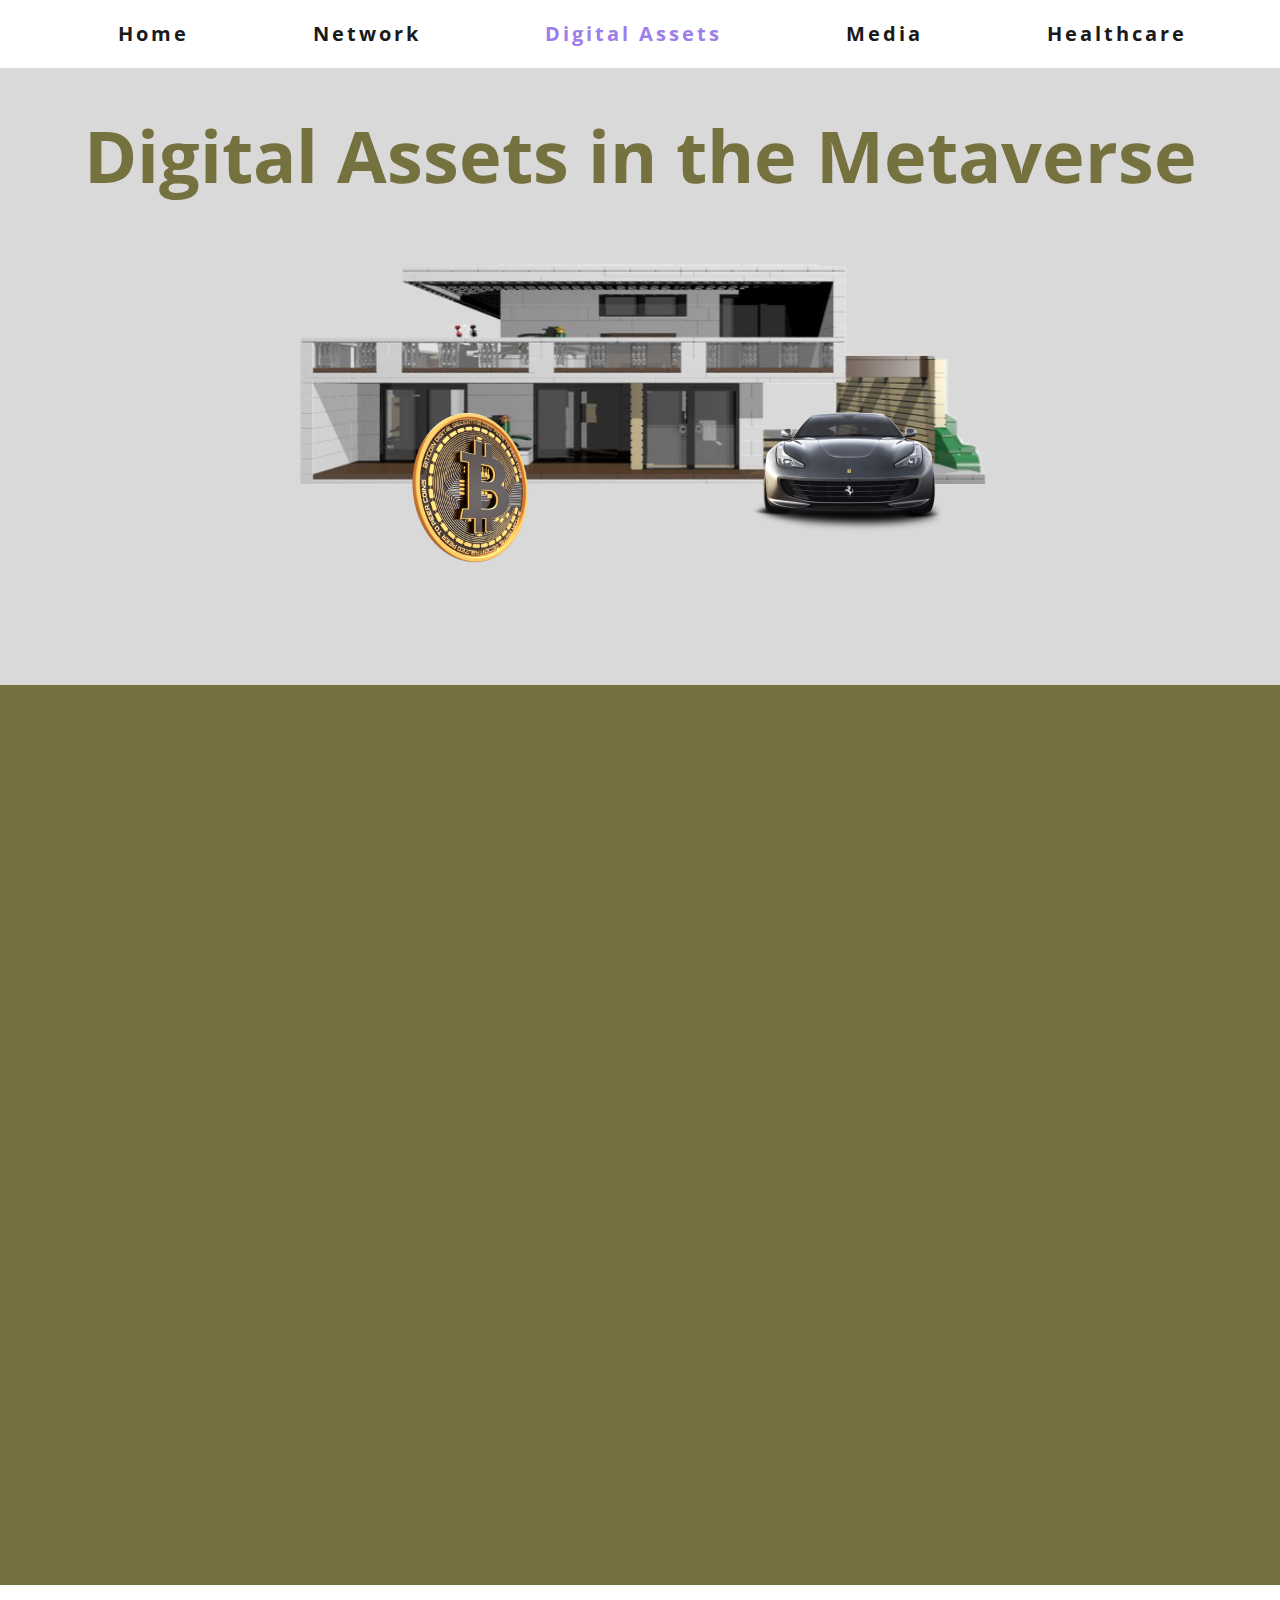
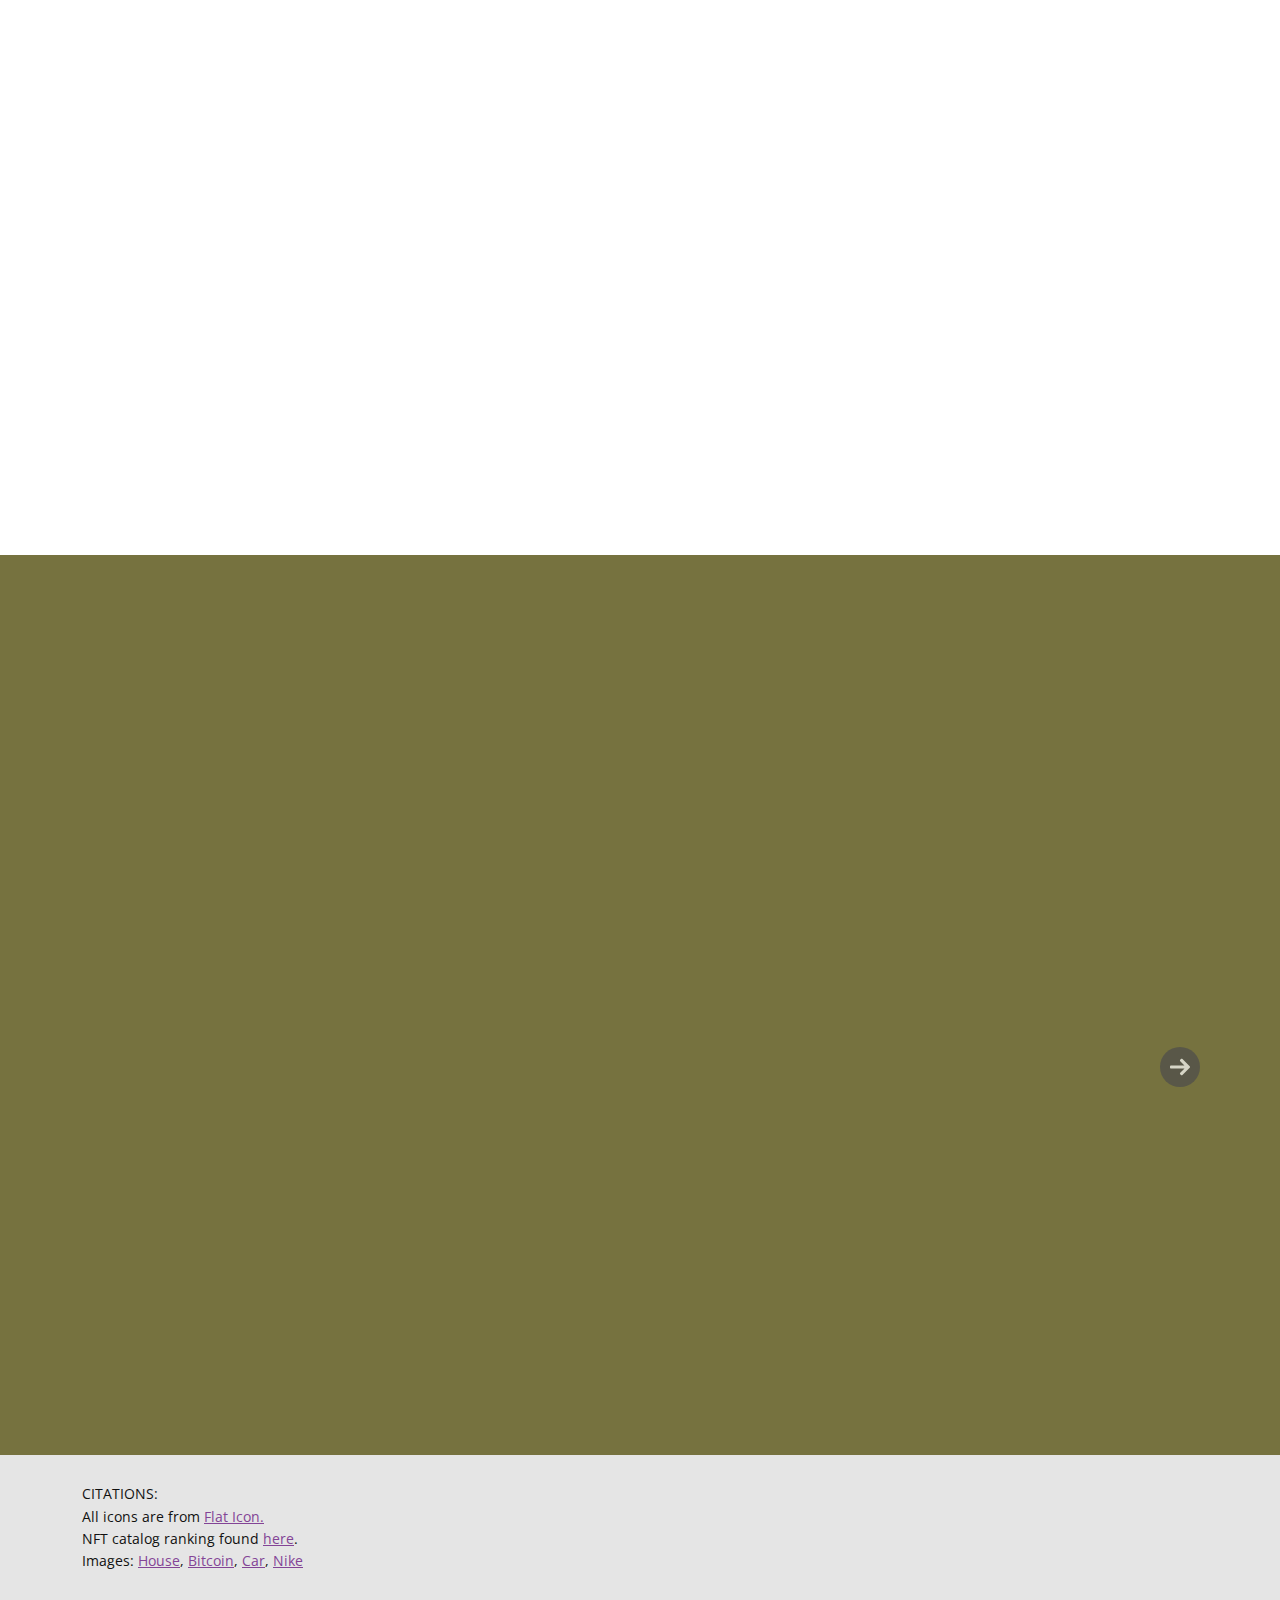
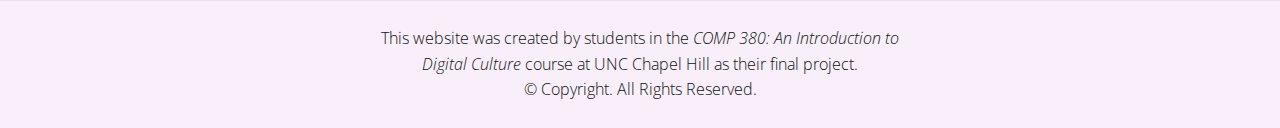
==== commit a807cd5b: "added assets and real estate" ====
--- a/Assets.html
+++ b/Assets.html
@@ -29,7 +29,7 @@
   <meta property="og:type" content="website">
 </head>
 
-<body class="u-body u-xl-mode" data-lang="en">
+<body class="u-body u-overlap u-overlap-contrast u-xl-mode" data-lang="en">
   <header class="u-clearfix u-header u-sticky u-sticky-2ed6 u-white u-header" id="sec-edd5">
     <div class="u-clearfix u-sheet u-sheet-1">
       <nav class="u-align-left u-menu u-menu-dropdown u-nav-spacing-25 u-offcanvas u-menu-1" data-responsive-from="XS"
@@ -70,13 +70,13 @@
           <ul class="u-custom-font u-heading-font u-nav u-spacing-20 u-unstyled u-nav-1">
             <li class="u-nav-item"><a
                 class="u-border-active-palette-1-base u-border-hover-palette-1-base u-button-style u-nav-link u-text-active-palette-4-light-1 u-text-grey-90 u-text-hover-palette-2-dark-1"
-                href="/Home.html" style="padding: 10px 58px;">Home</a>
+                href="/Home.html" style="padding: 10px 48px;">Home</a>
             </li>
             <li class="u-nav-item"><a
                 class="u-border-active-palette-1-base u-border-hover-palette-1-base u-button-style u-nav-link u-text-active-palette-4-light-1 u-text-grey-90 u-text-hover-palette-2-dark-1"
-                href="/Social.html" style="padding: 10px 58px;">Network</a>
+                href="/Social.html" style="padding: 10px 48px;">Network</a>
               <div class="u-nav-popup">
-                <ul class="u-h-spacing-20 u-nav u-unstyled u-v-spacing-16">
+                <ul class="u-h-spacing-57 u-nav u-unstyled u-v-spacing-16">
                   <li class="u-nav-item"><a class="u-button-style u-nav-link u-white" href="/Gaming.html">Gaming</a>
                   </li>
                 </ul>
@@ -84,24 +84,26 @@
             </li>
             <li class="u-nav-item"><a
                 class="u-border-active-palette-1-base u-border-hover-palette-1-base u-button-style u-nav-link u-text-active-palette-4-light-1 u-text-grey-90 u-text-hover-palette-2-dark-1"
-                href="/Assets.html" style="padding: 10px 58px;">Assets</a>
+                href="/Assets.html" style="padding: 10px 48px;">Digital Assets</a>
               <div class="u-nav-popup">
-                <ul class="u-h-spacing-20 u-nav u-unstyled u-v-spacing-16">
-                  <li class="u-nav-item"><a class="u-button-style u-nav-link u-white">Real Estate</a>
+                <ul class="u-h-spacing-57 u-nav u-unstyled u-v-spacing-16">
+                  <li class="u-nav-item"><a class="u-button-style u-nav-link u-white" href="/RealEstate.html">Real
+                      Estate</a>
                   </li>
                 </ul>
               </div>
             </li>
             <li class="u-nav-item"><a
                 class="u-border-active-palette-1-base u-border-hover-palette-1-base u-button-style u-nav-link u-text-active-palette-4-light-1 u-text-grey-90 u-text-hover-palette-2-dark-1"
-                href="/Media.html" style="padding: 10px 58px;">Media</a>
+                href="/Media.html" style="padding: 10px 48px;">Media</a>
             </li>
             <li class="u-nav-item"><a
                 class="u-border-active-palette-1-base u-border-hover-palette-1-base u-button-style u-nav-link u-text-active-palette-4-light-1 u-text-grey-90 u-text-hover-palette-2-dark-1"
-                href="/Healthcare.html" style="padding: 10px 58px;">Healthcare</a>
+                href="/Healthcare.html" style="padding: 10px 54px 10px 48px;">Healthcare</a>
               <div class="u-nav-popup">
-                <ul class="u-h-spacing-20 u-nav u-unstyled u-v-spacing-16 u-nav-4">
-                  <li class="u-nav-item"><a class="u-button-style u-nav-link u-white">Types of Healthcare</a>
+                <ul class="u-h-spacing-57 u-nav u-unstyled u-v-spacing-16">
+                  <li class="u-nav-item"><a class="u-button-style u-nav-link u-white" href="/TechHealth.html">Technology
+                      in Healthcare</a>
                   </li>
                 </ul>
               </div>
@@ -110,23 +112,24 @@
         </div>
         <div class="u-custom-menu u-nav-container-collapse">
           <div
-            class="u-align-center u-black u-container-style u-inner-container-layout u-opacity u-opacity-95 u-sidenav">
+            class="u-align-center u-container-style u-inner-container-layout u-opacity u-opacity-95 u-palette-1-light-2 u-sidenav">
             <div class="u-inner-container-layout u-sidenav-overflow">
               <div class="u-menu-close"></div>
-              <ul class="u-align-center u-nav u-popupmenu-items u-unstyled u-nav-5">
+              <ul
+                class="u-align-center u-custom-font u-heading-font u-nav u-popupmenu-items u-spacing-56 u-text-body-alt-color u-unstyled u-nav-5">
                 <li class="u-nav-item"><a class="u-button-style u-nav-link" href="/Home.html">Home</a>
                 </li>
                 <li class="u-nav-item"><a class="u-button-style u-nav-link" href="/Social.html">Network</a>
                   <div class="u-nav-popup">
-                    <ul class="u-h-spacing-20 u-nav u-unstyled u-v-spacing-16">
+                    <ul class="u-h-spacing-57 u-nav u-unstyled u-v-spacing-16">
                       <li class="u-nav-item"><a class="u-button-style u-nav-link" href="/Gaming.html">Gaming</a>
                       </li>
                     </ul>
                   </div>
                 </li>
-                <li class="u-nav-item"><a class="u-button-style u-nav-link" href="/Assets.html">Assets</a>
+                <li class="u-nav-item"><a class="u-button-style u-nav-link" href="/Assets.html">Digital Assets</a>
                   <div class="u-nav-popup">
-                    <ul class="u-h-spacing-20 u-nav u-unstyled u-v-spacing-16">
+                    <ul class="u-h-spacing-57 u-nav u-unstyled u-v-spacing-16">
                       <li class="u-nav-item"><a class="u-button-style u-nav-link">Real Estate</a>
                       </li>
                     </ul>
@@ -136,8 +139,8 @@
                 </li>
                 <li class="u-nav-item"><a class="u-button-style u-nav-link" href="/Healthcare.html">Healthcare</a>
                   <div class="u-nav-popup">
-                    <ul class="u-h-spacing-20 u-nav u-unstyled u-v-spacing-16">
-                      <li class="u-nav-item"><a class="u-button-style u-nav-link">Types of Healthcare</a>
+                    <ul class="u-h-spacing-57 u-nav u-unstyled u-v-spacing-16">
+                      <li class="u-nav-item"><a class="u-button-style u-nav-link">Technology in Healthcare</a>
                       </li>
                     </ul>
                   </div>
@@ -145,44 +148,66 @@
               </ul>
             </div>
           </div>
-          <div class="u-black u-menu-overlay u-opacity u-opacity-70"></div>
+          <div class="u-menu-overlay u-opacity u-opacity-30 u-white"></div>
         </div>
       </nav>
     </div>
   </header>
-  <section class="u-clearfix u-palette-2-light-3 u-section-1" id="sec-2be6">
-    <div class="u-expanded-height u-palette-5-light-3 u-shape u-shape-rectangle u-shape-1"></div>
-    <img class="u-image u-image-contain u-image-default u-preserve-proportions u-image-1" src="/images/house.png" alt=""
-      data-image-width="512" data-image-height="512" data-animation-name="customAnimationIn"
-      data-animation-duration="2000" data-animation-delay="250">
-    <img class="u-image u-image-contain u-image-default u-preserve-proportions u-image-2" src="/images/money-bag.png"
-      alt="" data-image-width="512" data-image-height="512" data-animation-name="customAnimationIn"
-      data-animation-duration="1500" data-animation-delay="1000">
-    <img class="u-image u-image-contain u-image-default u-preserve-proportions u-image-3" src="/images/car.png" alt=""
-      data-image-width="512" data-image-height="512" data-animation-name="customAnimationIn"
-      data-animation-duration="2000" data-animation-delay="500">
-    <img class="u-image u-image-contain u-image-default u-preserve-proportions u-image-4"
-      src="/images/bitcoin-wallet.png" alt="" data-image-width="512" data-image-height="512"
-      data-animation-name="customAnimationIn" data-animation-duration="1500" data-animation-delay="1000">
-    <img class="u-image u-image-contain u-image-default u-preserve-proportions u-image-5" src="/images/nft.png" alt=""
-      data-image-width="512" data-image-height="512" data-animation-name="customAnimationIn"
-      data-animation-duration="1500" data-animation-delay="1000">
-    <h1 class="u-align-right u-text u-text-custom-color-6 u-text-1" data-animation-name="customAnimationIn"
-      data-animation-duration="1250">Assets in the Metaverse</h1>
-    <h2 class="u-align-right u-subtitle u-text u-text-grey-60 u-text-2" data-animation-name="customAnimationIn"
-      data-animation-duration="2000" data-animation-delay="2500">What's in your wallet?<br>
-    </h2>
-    <h2 class="u-align-right u-subtitle u-text u-text-grey-60 u-text-3" data-animation-name="customAnimationIn"
-      data-animation-duration="2000" data-animation-delay="3500">Cryptocurrency.<br>
-    </h2>
+
+  <section class="u-clearfix u-grey-15 u-section-1" id="sec-da1d">
+    <div class="u-clearfix u-sheet u-sheet-1">
+      <img class="u-image u-image-contain u-image-default u-preserve-proportions u-image-1" src="/images/house1.png"
+        alt="" data-image-width="660" data-image-height="371" data-animation-name="customAnimationIn"
+        data-animation-duration="2000" data-animation-delay="250">
+      <img class="u-image u-image-contain u-image-default u-preserve-proportions u-image-2" src="/images/car1.png"
+        alt="" data-image-width="400" data-image-height="400" data-animation-name="customAnimationIn"
+        data-animation-duration="2000" data-animation-delay="500">
+      <img class="u-image u-image-contain u-image-default u-preserve-proportions u-image-3" src="/images/cryptto.png"
+        alt="" data-image-width="1920" data-image-height="1920" data-animation-name="customAnimationIn"
+        data-animation-duration="2000" data-animation-direction="X" data-animation-delay="500">
+      <h1 class="u-align-center u-text u-text-palette-5-dark-2 u-text-1" data-animation-name="customAnimationIn"
+        data-animation-duration="1250">Digital Assets in the Metaverse</h1>
+      <h2 class="u-align-center u-subtitle u-text u-text-palette-5-dark-2 u-text-2"
+        data-animation-name="customAnimationIn" data-animation-duration="2000" data-animation-delay="2500">What's in
+        your wallet?<br>
+      </h2>
+    </div>
   </section>
-  <section class="u-align-center u-clearfix u-grey-5 u-section-2" id="sec-befe">
+  <section class="u-align-center u-clearfix u-palette-5-dark-2 u-section-2" id="sec-1c3b">
+    <div class="u-clearfix u-sheet u-sheet-1">
+      <p class="u-align-justify u-custom-font u-heading-font u-text u-text-body-alt-color u-text-1"
+        data-animation-name="customAnimationIn" data-animation-duration="1000">
+        <span style="font-weight: 700;">What are NFTs? </span>
+        <br>[insert text]<br>
+        <br>
+        <span style="font-weight: 700;">Examples of NFTs in the Metaverse:</span>
+        <br>[insert icons]
+      </p>
+    </div>
+  </section>
+  <section class="u-clearfix u-white u-section-3" id="sec-2bb4">
+    <div class="u-clearfix u-sheet u-sheet-1">
+      <div class="u-container-style u-group u-group-1">
+        <div class="u-container-layout u-container-layout-1">
+          <h5 class="u-text u-text-grey-50 u-text-1" data-animation-name="customAnimationIn"
+            data-animation-duration="1000" data-animation-delay="250">Spotlight</h5>
+          <h2 class="u-text u-text-palette-5-dark-2 u-text-2" data-animation-name="customAnimationIn"
+            data-animation-duration="2250" data-animation-delay="750">Nike&nbsp;</h2>
+          <p class="u-text u-text-palette-5-dark-2 u-text-3" data-animation-name="customAnimationIn"
+            data-animation-duration="1500" data-animation-delay="1000">[insert text]</p>
+        </div>
+      </div>
+      <img class="u-image u-image-default u-image-1" src="/images/nike.png" alt="" data-image-width="980"
+        data-image-height="559" data-animation-name="customAnimationIn" data-animation-duration="2000">
+    </div>
+  </section>
+  <section class="u-align-center u-clearfix u-palette-5-dark-2 u-section-4" id="sec-befe">
     <div class="u-clearfix u-sheet u-sheet-1">
       <div class="u-container-style u-expanded-width u-group u-group-1">
         <div class="u-container-layout u-container-layout-1">
-          <h5 class="u-text u-text-black u-text-1" data-animation-name="customAnimationIn"
+          <h5 class="u-text u-text-grey-25 u-text-1" data-animation-name="customAnimationIn"
             data-animation-duration="1000" data-animation-delay="250">Technology News </h5>
-          <h2 class="u-text u-text-palette-2-dark-2 u-text-2" data-animation-name="customAnimationIn"
+          <h2 class="u-text u-text-grey-10 u-text-2" data-animation-name="customAnimationIn"
             data-animation-duration="2250" data-animation-delay="750">NFT Catalog</h2>
           <p class="u-text u-text-3" data-animation-name="customAnimationIn" data-animation-duration="1500"
             data-animation-delay="1000">Scroll through the most expensive NFTs celebrities have bought in the past few
@@ -191,19 +216,25 @@
       </div>
       <div class="u-expanded-width u-layout-horizontal u-list u-list-1">
         <div class="u-repeater u-repeater-1">
-          <div class="u-align-left u-container-style u-list-item u-repeater-item u-white u-list-item-1">
+          <div class="u-align-left u-container-style u-grey-5 u-list-item u-repeater-item u-list-item-1"
+            data-animation-name="customAnimationIn" data-animation-duration="1000" data-animation-direction=""
+            data-animation-delay="2500">
             <div class="u-container-layout u-similar-container u-valign-bottom u-container-layout-2">
               <img class="u-expanded-width u-image u-image-default u-image-1" alt="" data-image-width="1000"
                 data-image-height="1000" src="/images/snoop.gif"
                 data-href="https://opensea.io/assets/ethereum/0x41a322b28d0ff354040e2cbc676f0320d8c8850d/1154"
                 data-target="_blank">
-              <h4 class="u-align-right u-text u-text-4"> Right-click and Save As guy</h4>
+              <h4 class="u-align-right u-text u-text-4"> Right-click and Save As guy<br>
+                <br>
+              </h4>
               <p class="u-text u-text-grey-50 u-text-5"> Owner: Snoop Dogg<br>Collection:
                 XCOPY<br>Price:&nbsp;$7,088,229 (1,600 ETH)
               </p>
             </div>
           </div>
-          <div class="u-align-left u-container-style u-list-item u-repeater-item u-white u-list-item-2">
+          <div class="u-align-left u-container-style u-grey-5 u-list-item u-repeater-item u-list-item-2"
+            data-animation-name="customAnimationIn" data-animation-duration="1000" data-animation-direction=""
+            data-animation-delay="2500">
             <div class="u-container-layout u-similar-container u-valign-bottom u-container-layout-3">
               <img class="u-expanded-width u-image u-image-default u-image-2" alt="" data-image-width="336"
                 data-image-height="336" src="/images/cryptopunk1.png"
@@ -217,7 +248,9 @@
               </p>
             </div>
           </div>
-          <div class="u-align-left u-container-style u-list-item u-repeater-item u-white u-list-item-3">
+          <div class="u-align-left u-container-style u-grey-5 u-list-item u-repeater-item u-list-item-3"
+            data-animation-name="customAnimationIn" data-animation-duration="1000" data-animation-direction=""
+            data-animation-delay="2500">
             <div class="u-container-layout u-similar-container u-valign-bottom u-container-layout-4">
               <img class="u-expanded-width u-image u-image-default u-image-3" alt="" data-image-width="631"
                 data-image-height="631" src="/images/bayc3001.png"
@@ -231,7 +264,9 @@
               </p>
             </div>
           </div>
-          <div class="u-align-left u-container-style u-list-item u-repeater-item u-white u-list-item-4">
+          <div class="u-align-left u-container-style u-grey-5 u-list-item u-repeater-item u-list-item-4"
+            data-animation-name="customAnimationIn" data-animation-duration="1000" data-animation-direction=""
+            data-animation-delay="2500">
             <div class="u-container-layout u-similar-container u-valign-bottom u-container-layout-5">
               <img class="u-expanded-width u-image u-image-default u-image-4" alt="" data-image-width="1000"
                 data-image-height="1000" src="/images/doodle.png"
@@ -245,7 +280,9 @@
               </p>
             </div>
           </div>
-          <div class="u-align-left u-container-style u-list-item u-repeater-item u-white u-list-item-5">
+          <div class="u-align-left u-container-style u-grey-5 u-list-item u-repeater-item u-list-item-5"
+            data-animation-name="customAnimationIn" data-animation-duration="1000" data-animation-direction=""
+            data-animation-delay="2500">
             <div class="u-container-layout u-similar-container u-valign-bottom u-container-layout-6">
               <img class="u-expanded-width u-image u-image-default u-image-5" alt="" data-image-width="1000"
                 data-image-height="1000" src="/images/k4m.png"
@@ -259,7 +296,9 @@
               </p>
             </div>
           </div>
-          <div class="u-align-left u-container-style u-list-item u-repeater-item u-white u-list-item-6">
+          <div class="u-align-left u-container-style u-grey-5 u-list-item u-repeater-item u-list-item-6"
+            data-animation-name="customAnimationIn" data-animation-duration="1000" data-animation-direction=""
+            data-animation-delay="2500">
             <div class="u-container-layout u-similar-container u-valign-bottom u-container-layout-7">
               <img class="u-expanded-width u-image u-image-default u-image-6" alt="" data-image-width="631"
                 data-image-height="631" src="/images/bayc52.png"
@@ -273,7 +312,9 @@
               </p>
             </div>
           </div>
-          <div class="u-align-left u-container-style u-list-item u-repeater-item u-white u-list-item-7">
+          <div class="u-align-left u-container-style u-grey-5 u-list-item u-repeater-item u-list-item-7"
+            data-animation-name="customAnimationIn" data-animation-duration="1000" data-animation-direction=""
+            data-animation-delay="2500">
             <div class="u-container-layout u-similar-container u-valign-bottom u-container-layout-8">
               <img class="u-expanded-width u-image u-image-default u-image-7" alt="" data-image-width="336"
                 data-image-height="336" src="/images/crypunk.png"
@@ -287,7 +328,9 @@
               </p>
             </div>
           </div>
-          <div class="u-align-left u-container-style u-list-item u-repeater-item u-white u-list-item-8">
+          <div class="u-align-left u-container-style u-grey-5 u-list-item u-repeater-item u-list-item-8"
+            data-animation-name="customAnimationIn" data-animation-duration="1000" data-animation-direction=""
+            data-animation-delay="2500">
             <div class="u-container-layout u-similar-container u-valign-bottom u-container-layout-9">
               <img class="u-expanded-width u-image u-image-default u-image-8" alt="" data-image-width="631"
                 data-image-height="631" src="/images/bayc49.png"
@@ -301,7 +344,9 @@
               </p>
             </div>
           </div>
-          <div class="u-align-left u-container-style u-list-item u-repeater-item u-white u-list-item-9">
+          <div class="u-align-left u-container-style u-grey-5 u-list-item u-repeater-item u-list-item-9"
+            data-animation-name="customAnimationIn" data-animation-duration="1000" data-animation-direction=""
+            data-animation-delay="2500">
             <div class="u-container-layout u-similar-container u-valign-bottom u-container-layout-10">
               <img class="u-expanded-width u-image u-image-default u-image-9" alt="" data-image-width="631"
                 data-image-height="631" src="/images/bayc90.png"
@@ -315,7 +360,9 @@
               </p>
             </div>
           </div>
-          <div class="u-align-left u-container-style u-list-item u-repeater-item u-white u-list-item-10">
+          <div class="u-align-left u-container-style u-grey-5 u-list-item u-repeater-item u-list-item-10"
+            data-animation-name="customAnimationIn" data-animation-duration="1000" data-animation-direction=""
+            data-animation-delay="2500">
             <div class="u-container-layout u-similar-container u-valign-bottom u-container-layout-11">
               <img class="u-expanded-width u-image u-image-default u-image-10" alt="" data-image-width="631"
                 data-image-height="631" src="/images/bayc36.png"
@@ -377,7 +424,7 @@
       </div>
     </div>
   </section>
-  <section class="u-clearfix u-grey-10 u-section-3" id="sec-f65f">
+  <section class="u-clearfix u-grey-10 u-section-5" id="sec-f65f">
     <div class="u-clearfix u-sheet u-valign-middle u-sheet-1">
       <p class="u-small-text u-text u-text-variant u-text-1">
         <span style="font-weight: 400;">CITA​TIONS:</span>
@@ -390,6 +437,17 @@
           href="https://www.coindesk.com/web3/2022/10/14/here-are-the-most-expensive-nfts-bought-by-celebs-and-what-theyre-worth-today/#:~:text=1.,or%20%247%2C088%2C229%20at%20the%20time."
           class="u-active-none u-border-none u-btn u-button-link u-button-style u-hover-none u-none u-text-palette-1-base u-btn-2"
           target="_blank">here</a>.<span style="text-decoration: underline !important;"></span>
+        <br>Images: <a
+          href="https://encrypted-tbn0.gstatic.com/images?q=tbn:ANd9GcQParqtpXcGXK0XnTHjkOHvN2amM0DQur6sFQ&amp;usqp=CAU"
+          class="u-active-none u-border-none u-btn u-button-link u-button-style u-hover-none u-none u-text-palette-1-base u-btn-3"
+          target="_blank">House</a>, <a
+          href="https://static.vecteezy.com/system/resources/previews/011/996/025/original/bitcoin-cryptocurrency-3d-render-png.png"
+          class="u-active-none u-border-none u-btn u-button-link u-button-style u-hover-none u-none u-text-palette-1-base u-btn-4"
+          target="_blank">Bitcoin</a>, <a href="https://assets.stickpng.com/thumbs/58ee8f023545163ec1942cd9.png"
+          class="u-active-none u-border-none u-btn u-button-link u-button-style u-hover-none u-none u-text-palette-1-base u-btn-5"
+          target="_blank">Car</a>, <a href="https://bitcoinist.com/wp-content/uploads/2022/08/Nike.png"
+          class="u-active-none u-border-none u-btn u-button-link u-button-style u-hover-none u-none u-text-palette-1-base u-btn-6"
+          target="_blank">Nike</a>
       </p>
     </div>
   </section>
--- a/Assets.css
+++ b/Assets.css
@@ -1,65 +1,38 @@
-.u-section-1 {
-  min-height: 662px;
-}
-
-.u-section-1 .u-shape-1 {
-  width: calc(((100% - 1140px) / 2) + 526px);
-  background-image: none;
-  left: auto;
-  right: 0;
+.u-section-1 .u-sheet-1 {
+  min-height: 685px;
 }
 
 .u-section-1 .u-image-1 {
-  width: 400px;
+  width: 712px;
   height: 400px;
   --animation-custom_in-translate_x: 0px;
   --animation-custom_in-translate_y: -300px;
   --animation-custom_in-opacity: 0;
   --animation-custom_in-rotate: 0deg;
   --animation-custom_in-scale: 1;
-  margin: 91px auto 0 calc(((100% - 1140px) / 2) + 116px);
+  margin: 152px auto 0;
 }
 
 .u-section-1 .u-image-2 {
-  width: 100px;
-  height: 100px;
-  --animation-custom_in-translate_x: 0px;
-  --animation-custom_in-translate_y: 300px;
-  --animation-custom_in-opacity: 0;
-  --animation-custom_in-rotate: 0deg;
-  --animation-custom_in-scale: 1;
-  margin: -36px auto 0 calc(((100% - 1140px) / 2) + 361px);
-}
-
-.u-section-1 .u-image-3 {
-  width: 199px;
+  width: 200px;
   height: 200px;
   --animation-custom_in-translate_x: -200px;
   --animation-custom_in-translate_y: 0px;
   --animation-custom_in-opacity: 0;
   --animation-custom_in-rotate: 0deg;
   --animation-custom_in-scale: 1;
-  margin: -164px auto 0 calc(((100% - 1140px) / 2) + 35px);
-}
-
-.u-section-1 .u-image-4 {
-  width: 100px;
-  height: 99px;
-  --animation-custom_in-translate_x: 300px;
-  --animation-custom_in-translate_y: 0px;
-  --animation-custom_in-opacity: 0;
-  --animation-custom_in-rotate: 0deg;
-  --animation-custom_in-scale: 1;
-  margin: -119px auto 0 calc(((100% - 1140px) / 2) + 442px);
-}
-
-.u-section-1 .u-image-5 {
-  width: 100px;
-  height: 100px;
-  --animation-custom_in-translate_x: 300px;
-  --animation-custom_in-scale: 1;
-  --animation-custom_in-translate_y: 0px;
-  margin: -237px auto 0 calc(((100% - 1140px) / 2) + 385px);
+  margin: -183px auto 0 676px;
+}
+
+.u-section-1 .u-image-3 {
+  width: 160px;
+  height: 160px;
+  --animation-custom_in-translate_x: -400px;
+  --animation-custom_in-translate_y: 0px;
+  --animation-custom_in-opacity: 0;
+  --animation-custom_in-rotate: 180deg;
+  --animation-custom_in-scale: 1;
+  margin: -160px auto 0 321px;
 }
 
 .u-section-1 .u-text-1 {
@@ -68,7 +41,7 @@
   --animation-custom_in-opacity: 0;
   --animation-custom_in-rotate: 0deg;
   --animation-custom_in-scale: 1;
-  margin: -313px calc(((100% - 1140px) / 2)) 0 calc(((100% - 1140px) / 2) + 686px);
+  margin: -453px 0 0;
 }
 
 .u-section-1 .u-text-2 {
@@ -80,205 +53,233 @@
   font-size: 1.5rem;
   font-style: italic;
   background-image: none;
-  margin: 50px calc(((100% - 1140px) / 2)) 0 calc(((100% - 1140px) / 2) + 687px);
-}
-
-.u-section-1 .u-text-3 {
-  --animation-custom_in-translate_x: 0px;
-  --animation-custom_in-translate_y: 0px;
-  --animation-custom_in-opacity: 0;
-  --animation-custom_in-rotate: 0deg;
-  --animation-custom_in-scale: 1;
-  font-size: 1.25rem;
-  background-image: none;
-  font-style: normal;
-  margin: 35px calc(((100% - 1140px) / 2)) 60px calc(((100% - 1140px) / 2) + 687px);
+  width: 272px;
+  margin: 392px auto 60px;
 }
 
 @media (max-width: 1199px) {
-  .u-section-1 .u-shape-1 {
-    width: calc(((100% - 1140px) / 2) + 670px);
-  }
-
   .u-section-1 .u-image-1 {
-    margin-top: 153px;
-    margin-left: calc(((100% - 1140px) / 2) + 308px);
+    margin-left: 89px;
   }
 
   .u-section-1 .u-image-2 {
-    margin-right: calc(((100% - 1140px) / 2) + 487px);
+    margin-left: 651px;
+  }
+
+  .u-section-1 .u-image-3 {
+    margin-left: 296px;
+  }
+}
+
+@media (max-width: 991px) {
+  .u-section-1 .u-image-1 {
+    margin-left: 2px;
+  }
+
+  .u-section-1 .u-image-2 {
+    margin-left: 518px;
+  }
+
+  .u-section-1 .u-image-3 {
+    margin-left: 319px;
+  }
+}
+
+@media (max-width: 767px) {
+  .u-section-1 .u-sheet-1 {
+    min-height: 588px;
+  }
+
+  .u-section-1 .u-image-1 {
+    width: 540px;
+    height: 303px;
     margin-left: auto;
   }
 
-  .u-section-1 .u-image-3 {
-    margin-left: calc(((100% - 1140px) / 2) + 227px);
-  }
-
-  .u-section-1 .u-image-4 {
-    margin-left: calc(((100% - 1140px) / 2) + 434px);
-  }
-
-  .u-section-1 .u-image-5 {
-    margin-right: calc(((100% - 1140px) / 2) + 463px);
-    margin-left: auto;
-  }
-
-  .u-section-1 .u-text-1 {
-    margin-top: -295px;
-    margin-right: calc(((100% - 1140px) / 2) + 200px);
-    margin-left: calc(((100% - 1140px) / 2) + 687px);
-  }
-
-  .u-section-1 .u-text-2 {
-    margin-top: 75px;
-    margin-right: calc(((100% - 1140px) / 2) + 200px);
-  }
-
-  .u-section-1 .u-text-3 {
-    margin-top: 14px;
-    margin-right: calc(((100% - 1140px) / 2) + 100px);
-    margin-left: calc(((100% - 1140px) / 2) + 587px);
-  }
-}
-
-@media (max-width: 991px) {
-  .u-section-1 .u-shape-1 {
-    width: calc(((100% - 1140px) / 2) + 780px);
-  }
-
-  .u-section-1 .u-image-1 {
-    margin-top: 1625px;
-    margin-right: calc(((100% - 1140px) / 2) + 212px);
-    margin-left: auto;
-  }
-
   .u-section-1 .u-image-2 {
-    margin-right: auto;
-    margin-left: calc(((100% - 1140px) / 2) + 353px);
-  }
-
-  .u-section-1 .u-image-3 {
-    margin-left: calc(((100% - 1140px) / 2) + 447px);
-  }
-
-  .u-section-1 .u-image-5 {
-    margin-right: auto;
-    margin-left: calc(((100% - 1140px) / 2) + 377px);
-  }
-
-  .u-section-1 .u-text-1 {
-    margin-top: -1767px;
-    margin-right: calc(((100% - 1140px) / 2) + 420px);
-  }
-
-  .u-section-1 .u-text-2 {
-    margin-right: calc(((100% - 1140px) / 2) + 420px);
-  }
-
-  .u-section-1 .u-text-3 {
-    margin-right: calc(((100% - 1140px) / 2) + 210px);
-    margin-left: calc(((100% - 1140px) / 2) + 477px);
-  }
-}
-
-@media (max-width: 767px) {
-  .u-section-1 .u-shape-1 {
-    width: 576px;
-  }
-
-  .u-section-1 .u-image-1 {
-    margin-top: 1885px;
-    margin-right: auto;
-    margin-left: calc(((100% - 1140px) / 2) + 300px);
-  }
-
-  .u-section-1 .u-image-3 {
-    margin-right: calc(((100% - 1140px) / 2) + 314px);
-    margin-left: auto;
-  }
-
-  .u-section-1 .u-text-1 {
-    margin-top: -2027px;
-    margin-right: calc(((100% - 1140px) / 2) + 453px);
-  }
-
-  .u-section-1 .u-text-2 {
-    margin-right: calc(((100% - 1140px) / 2) + 453px);
-  }
-
-  .u-section-1 .u-text-3 {
-    margin-right: calc(((100% - 1140px) / 2) + 300px);
-    margin-left: calc(((100% - 1140px) / 2) + 387px);
+    margin-top: -120px;
+    margin-left: 340px;
   }
 }
 
 @media (max-width: 575px) {
-   .u-section-1 {
-    min-height: 602px;
-  }
-
-  .u-section-1 .u-shape-1 {
-    width: 340px;
+  .u-section-1 .u-sheet-1 {
+    min-height: 476px;
   }
 
   .u-section-1 .u-image-1 {
     width: 340px;
-    height: 340px;
-    margin-top: 966px;
-    margin-right: calc(((100% - 1140px) / 2));
-    margin-left: auto;
+    height: 191px;
   }
 
   .u-section-1 .u-image-2 {
-    margin-top: 24px;
-    margin-left: calc(((100% - 1140px) / 2) + 400px);
+    margin-left: 140px;
   }
 
   .u-section-1 .u-image-3 {
-    margin-right: calc(((100% - 1140px) / 2) + 114px);
-  }
-
-  .u-section-1 .u-image-4 {
-    margin-left: calc(((100% - 1140px) / 2) + 400px);
-  }
-
-  .u-section-1 .u-image-5 {
-    margin-left: calc(((100% - 1140px) / 2) + 400px);
+    margin-top: -78px;
+    margin-left: 180px;
   }
 
   .u-section-1 .u-text-1 {
-    margin-top: -1943px;
-    margin-right: calc(((100% - 1140px) / 2) + 340px);
-    margin-left: calc(((100% - 1140px) / 2) + 800px);
-  }
-
-  .u-section-1 .u-text-2 {
-    margin-top: 17px;
-    margin-right: calc(((100% - 1140px) / 2) + 340px);
-    margin-left: calc(((100% - 1140px) / 2) + 800px);
-  }
-
-  .u-section-1 .u-text-3 {
-    margin-top: -12px;
-    margin-left: calc(((100% - 1140px) / 2) + 400px);
-    margin-right: calc(((100% - 1140px) / 2) + 400px);
-  }
-}.u-section-2 .u-sheet-1 {
-  min-height: 825px;
-}
-
-.u-section-2 .u-group-1 {
+    margin-top: -428px;
+  }
+} .u-section-2 {
+  background-image: none;
+}
+
+.u-section-2 .u-sheet-1 {
+  min-height: 100vh;
+}
+
+.u-section-2 .u-text-1 {
+  font-size: 1.25rem;
+  line-height: 2;
+  font-weight: 300;
+  width: 646px;
+  --animation-custom_in-scale: 1;
+  margin: 66px auto 60px;
+}
+
+@media (max-width: 767px) {
+  .u-section-2 .u-text-1 {
+    width: 540px;
+  }
+}
+
+@media (max-width: 575px) {
+  .u-section-2 .u-text-1 {
+    width: 340px;
+  }
+} .u-section-3 {
+  min-height: 570px;
+}
+
+.u-section-3 .u-sheet-1 {
+  min-height: 460px;
+}
+
+.u-section-3 .u-group-1 {
+  min-height: 357px;
+  height: auto;
+  width: 570px;
+  margin: 73px auto 0 0;
+}
+
+.u-section-3 .u-container-layout-1 {
+  padding: 0;
+}
+
+.u-section-3 .u-text-1 {
+  text-transform: uppercase;
+  font-weight: 600;
+  --animation-custom_in-translate_x: 0px;
+  --animation-custom_in-translate_y: 300px;
+  --animation-custom_in-opacity: 0;
+  --animation-custom_in-rotate: 0deg;
+  --animation-custom_in-scale: 1;
+  margin: 12px 185px 0 20px;
+}
+
+.u-section-3 .u-text-2 {
+  font-weight: bold;
+  font-size: 3.75rem;
+  --animation-custom_in-translate_x: 0px;
+  --animation-custom_in-translate_y: 300px;
+  --animation-custom_in-opacity: 0;
+  --animation-custom_in-rotate: 0deg;
+  --animation-custom_in-scale: 1;
+  margin: 24px 0 0 20px;
+}
+
+.u-section-3 .u-text-3 {
+  --animation-custom_in-translate_x: -200px;
+  --animation-custom_in-translate_y: 0px;
+  --animation-custom_in-opacity: 0;
+  --animation-custom_in-rotate: 0deg;
+  --animation-custom_in-scale: 1;
+  font-weight: 400;
+  font-size: 1.25rem;
+  margin: 20px 36px 0 20px;
+}
+
+.u-section-3 .u-image-1 {
+  width: 570px;
+  height: 325px;
+  --animation-custom_in-translate_x: 300px;
+  --animation-custom_in-translate_y: 0px;
+  --animation-custom_in-opacity: 0;
+  --animation-custom_in-rotate: 0deg;
+  --animation-custom_in-scale: 1;
+  margin: -341px 0 46px auto;
+}
+
+@media (max-width: 1199px) {
+  .u-section-3 .u-group-1 {
+    margin-top: 51px;
+    width: 470px;
+    height: auto;
+  }
+
+  .u-section-3 .u-text-1 {
+    margin-right: 105px;
+    margin-left: 0;
+  }
+
+  .u-section-3 .u-text-2 {
+    margin-left: 0;
+  }
+
+  .u-section-3 .u-text-3 {
+    margin-right: 0;
+    margin-left: 0;
+  }
+}
+
+@media (max-width: 767px) {
+  .u-section-3 .u-sheet-1 {
+    min-height: 443px;
+  }
+
+  .u-section-3 .u-image-1 {
+    width: 540px;
+    height: 308px;
+  }
+}
+
+@media (max-width: 575px) {
+  .u-section-3 .u-sheet-1 {
+    min-height: 329px;
+  }
+
+  .u-section-3 .u-group-1 {
+    width: 340px;
+  }
+
+  .u-section-3 .u-text-1 {
+    margin-right: 0;
+  }
+
+  .u-section-3 .u-image-1 {
+    width: 340px;
+    height: 194px;
+  }
+}.u-section-4 .u-sheet-1 {
+  min-height: 100vh;
+}
+
+.u-section-4 .u-group-1 {
   min-height: 204px;
   height: auto;
   margin-top: 23px;
   margin-bottom: 0;
 }
 
-.u-section-2 .u-container-layout-1 {
+.u-section-4 .u-container-layout-1 {
   padding: 0;
 }
 
-.u-section-2 .u-text-1 {
+.u-section-4 .u-text-1 {
   text-transform: uppercase;
   font-weight: 600;
   --animation-custom_in-translate_x: 0px;
@@ -289,7 +290,7 @@
   margin: 12px 185px 0 20px;
 }
 
-.u-section-2 .u-text-2 {
+.u-section-4 .u-text-2 {
   font-weight: bold;
   font-size: 3.75rem;
   --animation-custom_in-translate_x: 0px;
@@ -300,7 +301,7 @@
   margin: 12px 0 0 20px;
 }
 
-.u-section-2 .u-text-3 {
+.u-section-4 .u-text-3 {
   --animation-custom_in-translate_x: -200px;
   --animation-custom_in-translate_y: 0px;
   --animation-custom_in-opacity: 0;
@@ -310,260 +311,329 @@
   margin: 16px 0 0 20px;
 }
 
-.u-section-2 .u-list-1 {
-  margin-top: 8px;
-  margin-bottom: 40px;
-  min-height: 550px;
-}
-
-.u-section-2 .u-repeater-1 {
-  min-height: 550px;
-  grid-auto-columns: calc(33.3333% - 13.3333px);
-  grid-template-columns: calc(33.3333% - 13.3333px) calc(33.3333% - 13.3333px) calc(33.3333% - 13.3333px);
-  grid-gap: 20px 20px;
-}
-
-.u-section-2 .u-list-item-1 {
+.u-section-4 .u-list-1 {
+  margin-top: 10px;
+  margin-bottom: 33px;
+}
+
+.u-section-4 .u-repeater-1 {
+  min-height: 514px;
+  grid-auto-columns: calc(33.3333% - 23.3333px);
+  grid-template-columns: calc(33.3333% - 23.3333px) calc(33.3333% - 23.3333px) calc(33.3333% - 23.3333px);
+  grid-gap: 35px 35px;
+}
+
+.u-section-4 .u-list-item-1 {
   margin-top: 0;
   margin-bottom: 0;
-}
-
-.u-section-2 .u-container-layout-2 {
-  padding: 30px 20px;
-}
-
-.u-section-2 .u-image-1 {
+  --animation-custom_in-translate_x: 0px;
+  --animation-custom_in-translate_y: 0px;
+  --animation-custom_in-opacity: 0;
+  --animation-custom_in-rotate: 0deg;
+  --animation-custom_in-scale: 1;
+}
+
+.u-section-4 .u-container-layout-2 {
+  padding: 23px 20px 30px;
+}
+
+.u-section-4 .u-image-1 {
   height: 298px;
   margin: 0 10px;
 }
 
-.u-section-2 .u-text-4 {
-  font-weight: 700;
+.u-section-4 .u-text-4 {
+  font-weight: 700;
+  font-size: 1.25rem;
   margin: 20px 9px 0;
 }
 
-.u-section-2 .u-text-5 {
-  font-weight: 700;
+.u-section-4 .u-text-5 {
+  font-weight: 700;
+  font-size: 1rem;
   margin: 20px 0 0;
 }
 
-.u-section-2 .u-list-item-2 {
+.u-section-4 .u-list-item-2 {
   margin-top: 0;
   margin-bottom: 0;
-}
-
-.u-section-2 .u-container-layout-3 {
-  padding: 30px 20px;
-}
-
-.u-section-2 .u-image-2 {
+  --animation-custom_in-translate_x: 0px;
+  --animation-custom_in-translate_y: 0px;
+  --animation-custom_in-opacity: 0;
+  --animation-custom_in-rotate: 0deg;
+  --animation-custom_in-scale: 1;
+}
+
+.u-section-4 .u-container-layout-3 {
+  padding: 23px 20px 30px;
+}
+
+.u-section-4 .u-image-2 {
   height: 298px;
   margin: 0 10px;
 }
 
-.u-section-2 .u-text-6 {
-  font-weight: 700;
+.u-section-4 .u-text-6 {
+  font-weight: 700;
+  font-size: 1.25rem;
   margin: 20px 9px 0;
 }
 
-.u-section-2 .u-text-7 {
-  font-weight: 700;
+.u-section-4 .u-text-7 {
+  font-weight: 700;
+  font-size: 1rem;
   margin: 20px 0 0;
 }
 
-.u-section-2 .u-list-item-3 {
+.u-section-4 .u-list-item-3 {
   margin-top: 0;
   margin-bottom: 0;
-}
-
-.u-section-2 .u-container-layout-4 {
-  padding: 30px 20px;
-}
-
-.u-section-2 .u-image-3 {
+  --animation-custom_in-translate_x: 0px;
+  --animation-custom_in-translate_y: 0px;
+  --animation-custom_in-opacity: 0;
+  --animation-custom_in-rotate: 0deg;
+  --animation-custom_in-scale: 1;
+}
+
+.u-section-4 .u-container-layout-4 {
+  padding: 23px 20px 30px;
+}
+
+.u-section-4 .u-image-3 {
   height: 298px;
   margin: 0 10px;
 }
 
-.u-section-2 .u-text-8 {
-  font-weight: 700;
+.u-section-4 .u-text-8 {
+  font-weight: 700;
+  font-size: 1.25rem;
   margin: 20px 9px 0;
 }
 
-.u-section-2 .u-text-9 {
-  font-weight: 700;
+.u-section-4 .u-text-9 {
+  font-weight: 700;
+  font-size: 1rem;
   margin: 20px 0 0;
 }
 
-.u-section-2 .u-list-item-4 {
+.u-section-4 .u-list-item-4 {
   margin-top: 0;
   margin-bottom: 0;
-}
-
-.u-section-2 .u-container-layout-5 {
-  padding: 30px 20px;
-}
-
-.u-section-2 .u-image-4 {
+  --animation-custom_in-translate_x: 0px;
+  --animation-custom_in-translate_y: 0px;
+  --animation-custom_in-opacity: 0;
+  --animation-custom_in-rotate: 0deg;
+  --animation-custom_in-scale: 1;
+}
+
+.u-section-4 .u-container-layout-5 {
+  padding: 23px 20px 30px;
+}
+
+.u-section-4 .u-image-4 {
   height: 298px;
   margin: 0 10px;
 }
 
-.u-section-2 .u-text-10 {
-  font-weight: 700;
+.u-section-4 .u-text-10 {
+  font-weight: 700;
+  font-size: 1.25rem;
   margin: 20px 9px 0;
 }
 
-.u-section-2 .u-text-11 {
-  font-weight: 700;
+.u-section-4 .u-text-11 {
+  font-weight: 700;
+  font-size: 1rem;
   margin: 20px 0 0;
 }
 
-.u-section-2 .u-list-item-5 {
+.u-section-4 .u-list-item-5 {
   margin-top: 0;
   margin-bottom: 0;
-}
-
-.u-section-2 .u-container-layout-6 {
-  padding: 30px 20px;
-}
-
-.u-section-2 .u-image-5 {
+  --animation-custom_in-translate_x: 0px;
+  --animation-custom_in-translate_y: 0px;
+  --animation-custom_in-opacity: 0;
+  --animation-custom_in-rotate: 0deg;
+  --animation-custom_in-scale: 1;
+}
+
+.u-section-4 .u-container-layout-6 {
+  padding: 23px 20px 30px;
+}
+
+.u-section-4 .u-image-5 {
   height: 298px;
   margin: 0 10px;
 }
 
-.u-section-2 .u-text-12 {
-  font-weight: 700;
+.u-section-4 .u-text-12 {
+  font-weight: 700;
+  font-size: 1.25rem;
   margin: 20px 9px 0;
 }
 
-.u-section-2 .u-text-13 {
-  font-weight: 700;
+.u-section-4 .u-text-13 {
+  font-weight: 700;
+  font-size: 1rem;
   margin: 20px 0 0;
 }
 
-.u-section-2 .u-list-item-6 {
+.u-section-4 .u-list-item-6 {
   margin-top: 0;
   margin-bottom: 0;
-}
-
-.u-section-2 .u-container-layout-7 {
-  padding: 30px 20px;
-}
-
-.u-section-2 .u-image-6 {
+  --animation-custom_in-translate_x: 0px;
+  --animation-custom_in-translate_y: 0px;
+  --animation-custom_in-opacity: 0;
+  --animation-custom_in-rotate: 0deg;
+  --animation-custom_in-scale: 1;
+}
+
+.u-section-4 .u-container-layout-7 {
+  padding: 23px 20px 30px;
+}
+
+.u-section-4 .u-image-6 {
   height: 298px;
   margin: 0 10px;
 }
 
-.u-section-2 .u-text-14 {
-  font-weight: 700;
+.u-section-4 .u-text-14 {
+  font-weight: 700;
+  font-size: 1.25rem;
   margin: 20px 9px 0;
 }
 
-.u-section-2 .u-text-15 {
-  font-weight: 700;
+.u-section-4 .u-text-15 {
+  font-weight: 700;
+  font-size: 1rem;
   margin: 20px 0 0;
 }
 
-.u-section-2 .u-list-item-7 {
+.u-section-4 .u-list-item-7 {
   margin-top: 0;
   margin-bottom: 0;
-}
-
-.u-section-2 .u-container-layout-8 {
-  padding: 30px 20px;
-}
-
-.u-section-2 .u-image-7 {
+  --animation-custom_in-translate_x: 0px;
+  --animation-custom_in-translate_y: 0px;
+  --animation-custom_in-opacity: 0;
+  --animation-custom_in-rotate: 0deg;
+  --animation-custom_in-scale: 1;
+}
+
+.u-section-4 .u-container-layout-8 {
+  padding: 23px 20px 30px;
+}
+
+.u-section-4 .u-image-7 {
   height: 298px;
   margin: 0 10px;
 }
 
-.u-section-2 .u-text-16 {
-  font-weight: 700;
+.u-section-4 .u-text-16 {
+  font-weight: 700;
+  font-size: 1.25rem;
   margin: 20px 9px 0;
 }
 
-.u-section-2 .u-text-17 {
-  font-weight: 700;
+.u-section-4 .u-text-17 {
+  font-weight: 700;
+  font-size: 1rem;
   margin: 20px 0 0;
 }
 
-.u-section-2 .u-list-item-8 {
+.u-section-4 .u-list-item-8 {
   margin-top: 0;
   margin-bottom: 0;
-}
-
-.u-section-2 .u-container-layout-9 {
-  padding: 30px 20px;
-}
-
-.u-section-2 .u-image-8 {
+  --animation-custom_in-translate_x: 0px;
+  --animation-custom_in-translate_y: 0px;
+  --animation-custom_in-opacity: 0;
+  --animation-custom_in-rotate: 0deg;
+  --animation-custom_in-scale: 1;
+}
+
+.u-section-4 .u-container-layout-9 {
+  padding: 23px 20px 30px;
+}
+
+.u-section-4 .u-image-8 {
   height: 298px;
   margin: 0 10px;
 }
 
-.u-section-2 .u-text-18 {
-  font-weight: 700;
+.u-section-4 .u-text-18 {
+  font-weight: 700;
+  font-size: 1.25rem;
   margin: 20px 9px 0;
 }
 
-.u-section-2 .u-text-19 {
-  font-weight: 700;
+.u-section-4 .u-text-19 {
+  font-weight: 700;
+  font-size: 1rem;
   margin: 20px 0 0;
 }
 
-.u-section-2 .u-list-item-9 {
+.u-section-4 .u-list-item-9 {
   margin-top: 0;
   margin-bottom: 0;
-}
-
-.u-section-2 .u-container-layout-10 {
-  padding: 30px 20px;
-}
-
-.u-section-2 .u-image-9 {
+  --animation-custom_in-translate_x: 0px;
+  --animation-custom_in-translate_y: 0px;
+  --animation-custom_in-opacity: 0;
+  --animation-custom_in-rotate: 0deg;
+  --animation-custom_in-scale: 1;
+}
+
+.u-section-4 .u-container-layout-10 {
+  padding: 23px 20px 30px;
+}
+
+.u-section-4 .u-image-9 {
   height: 298px;
   margin: 0 10px;
 }
 
-.u-section-2 .u-text-20 {
-  font-weight: 700;
+.u-section-4 .u-text-20 {
+  font-weight: 700;
+  font-size: 1.25rem;
   margin: 20px 9px 0;
 }
 
-.u-section-2 .u-text-21 {
-  font-weight: 700;
+.u-section-4 .u-text-21 {
+  font-weight: 700;
+  font-size: 1rem;
   margin: 20px 0 0;
 }
 
-.u-section-2 .u-list-item-10 {
+.u-section-4 .u-list-item-10 {
   margin-top: 0;
   margin-bottom: 0;
-}
-
-.u-section-2 .u-container-layout-11 {
-  padding: 30px 20px;
-}
-
-.u-section-2 .u-image-10 {
+  --animation-custom_in-translate_x: 0px;
+  --animation-custom_in-translate_y: 0px;
+  --animation-custom_in-opacity: 0;
+  --animation-custom_in-rotate: 0deg;
+  --animation-custom_in-scale: 1;
+}
+
+.u-section-4 .u-container-layout-11 {
+  padding: 23px 20px 30px;
+}
+
+.u-section-4 .u-image-10 {
   height: 298px;
   margin: 0 10px;
 }
 
-.u-section-2 .u-text-22 {
-  font-weight: 700;
+.u-section-4 .u-text-22 {
+  font-weight: 700;
+  font-size: 1.25rem;
   margin: 20px 9px 0;
 }
 
-.u-section-2 .u-text-23 {
-  font-weight: 700;
+.u-section-4 .u-text-23 {
+  font-weight: 700;
+  font-size: 1rem;
   margin: 20px 0 0;
 }
 
-.u-section-2 .u-gallery-nav-1 {
+.u-section-4 .u-gallery-nav-1 {
   position: absolute;
   left: 9px;
   width: 40px;
@@ -571,7 +641,7 @@
   top: 255px;
 }
 
-.u-section-2 .u-gallery-nav-2 {
+.u-section-4 .u-gallery-nav-2 {
   position: absolute;
   width: 40px;
   height: 40px;
@@ -581,238 +651,238 @@
 }
 
 @media (max-width: 1199px) {
-  .u-section-2 .u-sheet-1 {
+  .u-section-4 .u-sheet-1 {
     min-height: 592px;
   }
 
-  .u-section-2 .u-group-1 {
+  .u-section-4 .u-group-1 {
     margin-top: 28px;
     height: auto;
   }
 
-  .u-section-2 .u-container-layout-1 {
+  .u-section-4 .u-container-layout-1 {
     padding-left: 16px;
     padding-right: 16px;
   }
 
-  .u-section-2 .u-text-1 {
+  .u-section-4 .u-text-1 {
     margin-right: 5px;
     margin-left: 0;
   }
 
-  .u-section-2 .u-text-2 {
+  .u-section-4 .u-text-2 {
     position: relative;
     font-weight: 700;
     margin-left: 0;
   }
 
-  .u-section-2 .u-text-3 {
-    margin-left: 0;
-  }
-
-  .u-section-2 .u-list-1 {
+  .u-section-4 .u-text-3 {
+    margin-left: 0;
+  }
+
+  .u-section-4 .u-list-1 {
     margin-top: 3px;
     margin-bottom: 0;
   }
 
-  .u-section-2 .u-repeater-1 {
-    grid-auto-columns: calc(33.333333333333336% - 13.3333px);
-    grid-template-columns: repeat(3, calc(33.333333333333336% - 13.3333px));
-  }
-
-  .u-section-2 .u-image-1 {
+  .u-section-4 .u-repeater-1 {
+    grid-auto-columns: calc(33.333333333333336% - 23.333299999999998px);
+    grid-template-columns: repeat(3, calc(33.333333333333336% - 23.333299999999998px));
+  }
+
+  .u-section-4 .u-image-1 {
     height: 239px;
     margin-right: initial;
     margin-left: initial;
   }
 
-  .u-section-2 .u-text-4 {
-    margin-right: 0;
-    margin-left: 0;
-  }
-
-  .u-section-2 .u-image-2 {
+  .u-section-4 .u-text-4 {
+    margin-right: 0;
+    margin-left: 0;
+  }
+
+  .u-section-4 .u-image-2 {
     height: 239px;
     margin-right: initial;
     margin-left: initial;
   }
 
-  .u-section-2 .u-text-6 {
-    margin-right: 0;
-    margin-left: 0;
-  }
-
-  .u-section-2 .u-image-3 {
+  .u-section-4 .u-text-6 {
+    margin-right: 0;
+    margin-left: 0;
+  }
+
+  .u-section-4 .u-image-3 {
     height: 239px;
     margin-right: initial;
     margin-left: initial;
   }
 
-  .u-section-2 .u-text-8 {
-    margin-right: 0;
-    margin-left: 0;
-  }
-
-  .u-section-2 .u-image-4 {
+  .u-section-4 .u-text-8 {
+    margin-right: 0;
+    margin-left: 0;
+  }
+
+  .u-section-4 .u-image-4 {
     height: 239px;
     margin-right: initial;
     margin-left: initial;
   }
 
-  .u-section-2 .u-text-10 {
-    margin-right: 0;
-    margin-left: 0;
-  }
-
-  .u-section-2 .u-image-5 {
+  .u-section-4 .u-text-10 {
+    margin-right: 0;
+    margin-left: 0;
+  }
+
+  .u-section-4 .u-image-5 {
     height: 239px;
     margin-right: initial;
     margin-left: initial;
   }
 
-  .u-section-2 .u-text-12 {
-    margin-right: 0;
-    margin-left: 0;
-  }
-
-  .u-section-2 .u-image-6 {
+  .u-section-4 .u-text-12 {
+    margin-right: 0;
+    margin-left: 0;
+  }
+
+  .u-section-4 .u-image-6 {
     height: 239px;
     margin-right: initial;
     margin-left: initial;
   }
 
-  .u-section-2 .u-text-14 {
-    margin-right: 0;
-    margin-left: 0;
-  }
-
-  .u-section-2 .u-image-7 {
+  .u-section-4 .u-text-14 {
+    margin-right: 0;
+    margin-left: 0;
+  }
+
+  .u-section-4 .u-image-7 {
     height: 239px;
     margin-right: initial;
     margin-left: initial;
   }
 
-  .u-section-2 .u-text-16 {
-    margin-right: 0;
-    margin-left: 0;
-  }
-
-  .u-section-2 .u-image-8 {
+  .u-section-4 .u-text-16 {
+    margin-right: 0;
+    margin-left: 0;
+  }
+
+  .u-section-4 .u-image-8 {
     height: 239px;
     margin-right: initial;
     margin-left: initial;
   }
 
-  .u-section-2 .u-text-18 {
-    margin-right: 0;
-    margin-left: 0;
-  }
-
-  .u-section-2 .u-image-9 {
+  .u-section-4 .u-text-18 {
+    margin-right: 0;
+    margin-left: 0;
+  }
+
+  .u-section-4 .u-image-9 {
     height: 239px;
     margin-right: initial;
     margin-left: initial;
   }
 
-  .u-section-2 .u-text-20 {
-    margin-right: 0;
-    margin-left: 0;
-  }
-
-  .u-section-2 .u-image-10 {
+  .u-section-4 .u-text-20 {
+    margin-right: 0;
+    margin-left: 0;
+  }
+
+  .u-section-4 .u-image-10 {
     height: 239px;
     margin-right: initial;
     margin-left: initial;
   }
 
-  .u-section-2 .u-text-22 {
+  .u-section-4 .u-text-22 {
     margin-right: 0;
     margin-left: 0;
   }
 }
 
 @media (max-width: 991px) {
-  .u-section-2 .u-sheet-1 {
+  .u-section-4 .u-sheet-1 {
     min-height: 614px;
   }
 
-  .u-section-2 .u-group-1 {
+  .u-section-4 .u-group-1 {
     margin-top: 37px;
   }
 
-  .u-section-2 .u-container-layout-1 {
+  .u-section-4 .u-container-layout-1 {
     padding-left: 13px;
     padding-right: 13px;
   }
 
-  .u-section-2 .u-text-1 {
-    margin-right: 0;
-  }
-
-  .u-section-2 .u-list-1 {
+  .u-section-4 .u-text-1 {
+    margin-right: 0;
+  }
+
+  .u-section-4 .u-list-1 {
     margin-top: -94px;
   }
 
-  .u-section-2 .u-repeater-1 {
-    grid-auto-columns: calc(50% - 9.999975px);
-    grid-template-columns: repeat(2, calc(50% - 9.999975px));
-  }
-
-  .u-section-2 .u-image-1 {
+  .u-section-4 .u-repeater-1 {
+    grid-auto-columns: calc(50% - 17.499975px);
+    grid-template-columns: repeat(2, calc(50% - 17.499975px));
+  }
+
+  .u-section-4 .u-image-1 {
     height: 280px;
     margin-right: initial;
     margin-left: initial;
   }
 
-  .u-section-2 .u-image-2 {
+  .u-section-4 .u-image-2 {
     height: 280px;
     margin-right: initial;
     margin-left: initial;
   }
 
-  .u-section-2 .u-image-3 {
+  .u-section-4 .u-image-3 {
     height: 280px;
     margin-right: initial;
     margin-left: initial;
   }
 
-  .u-section-2 .u-image-4 {
+  .u-section-4 .u-image-4 {
     height: 280px;
     margin-right: initial;
     margin-left: initial;
   }
 
-  .u-section-2 .u-image-5 {
+  .u-section-4 .u-image-5 {
     height: 280px;
     margin-right: initial;
     margin-left: initial;
   }
 
-  .u-section-2 .u-image-6 {
+  .u-section-4 .u-image-6 {
     height: 280px;
     margin-right: initial;
     margin-left: initial;
   }
 
-  .u-section-2 .u-image-7 {
+  .u-section-4 .u-image-7 {
     height: 280px;
     margin-right: initial;
     margin-left: initial;
   }
 
-  .u-section-2 .u-image-8 {
+  .u-section-4 .u-image-8 {
     height: 280px;
     margin-right: initial;
     margin-left: initial;
   }
 
-  .u-section-2 .u-image-9 {
+  .u-section-4 .u-image-9 {
     height: 280px;
     margin-right: initial;
     margin-left: initial;
   }
 
-  .u-section-2 .u-image-10 {
+  .u-section-4 .u-image-10 {
     height: 280px;
     margin-right: initial;
     margin-left: initial;
@@ -820,133 +890,133 @@
 }
 
 @media (max-width: 767px) {
-  .u-section-2 .u-sheet-1 {
+  .u-section-4 .u-sheet-1 {
     min-height: 630px;
   }
 
-  .u-section-2 .u-group-1 {
+  .u-section-4 .u-group-1 {
     margin-top: 181px;
   }
 
-  .u-section-2 .u-container-layout-1 {
+  .u-section-4 .u-container-layout-1 {
     padding-left: 9px;
     padding-right: 9px;
   }
 
-  .u-section-2 .u-list-1 {
+  .u-section-4 .u-list-1 {
     margin-top: -270px;
   }
 
-  .u-section-2 .u-repeater-1 {
+  .u-section-4 .u-repeater-1 {
     grid-auto-columns: calc(100% - 0px);
     grid-template-columns: 100%;
   }
 
-  .u-section-2 .u-container-layout-2 {
+  .u-section-4 .u-container-layout-2 {
     padding-right: 40px;
     padding-left: 30px;
   }
 
-  .u-section-2 .u-image-1 {
+  .u-section-4 .u-image-1 {
     height: 456px;
     margin-right: initial;
     margin-left: initial;
   }
 
-  .u-section-2 .u-container-layout-3 {
+  .u-section-4 .u-container-layout-3 {
     padding-right: 40px;
     padding-left: 30px;
   }
 
-  .u-section-2 .u-image-2 {
+  .u-section-4 .u-image-2 {
     height: 456px;
     margin-right: initial;
     margin-left: initial;
   }
 
-  .u-section-2 .u-container-layout-4 {
+  .u-section-4 .u-container-layout-4 {
     padding-right: 40px;
     padding-left: 30px;
   }
 
-  .u-section-2 .u-image-3 {
+  .u-section-4 .u-image-3 {
     height: 456px;
     margin-right: initial;
     margin-left: initial;
   }
 
-  .u-section-2 .u-container-layout-5 {
+  .u-section-4 .u-container-layout-5 {
     padding-right: 40px;
     padding-left: 30px;
   }
 
-  .u-section-2 .u-image-4 {
+  .u-section-4 .u-image-4 {
     height: 456px;
     margin-right: initial;
     margin-left: initial;
   }
 
-  .u-section-2 .u-container-layout-6 {
+  .u-section-4 .u-container-layout-6 {
     padding-right: 40px;
     padding-left: 30px;
   }
 
-  .u-section-2 .u-image-5 {
+  .u-section-4 .u-image-5 {
     height: 456px;
     margin-right: initial;
     margin-left: initial;
   }
 
-  .u-section-2 .u-container-layout-7 {
+  .u-section-4 .u-container-layout-7 {
     padding-right: 40px;
     padding-left: 30px;
   }
 
-  .u-section-2 .u-image-6 {
+  .u-section-4 .u-image-6 {
     height: 456px;
     margin-right: initial;
     margin-left: initial;
   }
 
-  .u-section-2 .u-container-layout-8 {
+  .u-section-4 .u-container-layout-8 {
     padding-right: 40px;
     padding-left: 30px;
   }
 
-  .u-section-2 .u-image-7 {
+  .u-section-4 .u-image-7 {
     height: 456px;
     margin-right: initial;
     margin-left: initial;
   }
 
-  .u-section-2 .u-container-layout-9 {
+  .u-section-4 .u-container-layout-9 {
     padding-right: 40px;
     padding-left: 30px;
   }
 
-  .u-section-2 .u-image-8 {
+  .u-section-4 .u-image-8 {
     height: 456px;
     margin-right: initial;
     margin-left: initial;
   }
 
-  .u-section-2 .u-container-layout-10 {
+  .u-section-4 .u-container-layout-10 {
     padding-right: 40px;
     padding-left: 30px;
   }
 
-  .u-section-2 .u-image-9 {
+  .u-section-4 .u-image-9 {
     height: 456px;
     margin-right: initial;
     margin-left: initial;
   }
 
-  .u-section-2 .u-container-layout-11 {
+  .u-section-4 .u-container-layout-11 {
     padding-right: 40px;
     padding-left: 30px;
   }
 
-  .u-section-2 .u-image-10 {
+  .u-section-4 .u-image-10 {
     height: 456px;
     margin-right: initial;
     margin-left: initial;
@@ -954,151 +1024,175 @@
 }
 
 @media (max-width: 575px) {
-  .u-section-2 .u-sheet-1 {
+  .u-section-4 .u-sheet-1 {
     min-height: 590px;
   }
 
-  .u-section-2 .u-group-1 {
+  .u-section-4 .u-group-1 {
     margin-top: 38px;
   }
 
-  .u-section-2 .u-container-layout-1 {
+  .u-section-4 .u-container-layout-1 {
     padding-left: 6px;
     padding-right: 6px;
   }
 
-  .u-section-2 .u-text-2 {
+  .u-section-4 .u-text-2 {
     font-size: 3rem;
   }
 
-  .u-section-2 .u-list-1 {
+  .u-section-4 .u-list-1 {
     margin-top: -163px;
   }
 
-  .u-section-2 .u-repeater-1 {
+  .u-section-4 .u-repeater-1 {
     grid-auto-columns: 100%;
   }
 
-  .u-section-2 .u-container-layout-2 {
+  .u-section-4 .u-container-layout-2 {
     padding-right: 30px;
   }
 
-  .u-section-2 .u-image-1 {
+  .u-section-4 .u-image-1 {
     height: 281px;
     margin-right: initial;
     margin-left: initial;
   }
 
-  .u-section-2 .u-container-layout-3 {
+  .u-section-4 .u-container-layout-3 {
     padding-right: 30px;
   }
 
-  .u-section-2 .u-image-2 {
+  .u-section-4 .u-image-2 {
     height: 281px;
     margin-right: initial;
     margin-left: initial;
   }
 
-  .u-section-2 .u-container-layout-4 {
+  .u-section-4 .u-container-layout-4 {
     padding-right: 30px;
   }
 
-  .u-section-2 .u-image-3 {
+  .u-section-4 .u-image-3 {
     height: 281px;
     margin-right: initial;
     margin-left: initial;
   }
 
-  .u-section-2 .u-container-layout-5 {
+  .u-section-4 .u-container-layout-5 {
     padding-right: 30px;
   }
 
-  .u-section-2 .u-image-4 {
+  .u-section-4 .u-image-4 {
     height: 281px;
     margin-right: initial;
     margin-left: initial;
   }
 
-  .u-section-2 .u-container-layout-6 {
+  .u-section-4 .u-container-layout-6 {
     padding-right: 30px;
   }
 
-  .u-section-2 .u-image-5 {
+  .u-section-4 .u-image-5 {
     height: 281px;
     margin-right: initial;
     margin-left: initial;
   }
 
-  .u-section-2 .u-container-layout-7 {
+  .u-section-4 .u-container-layout-7 {
     padding-right: 30px;
   }
 
-  .u-section-2 .u-image-6 {
+  .u-section-4 .u-image-6 {
     height: 281px;
     margin-right: initial;
     margin-left: initial;
   }
 
-  .u-section-2 .u-container-layout-8 {
+  .u-section-4 .u-container-layout-8 {
     padding-right: 30px;
   }
 
-  .u-section-2 .u-image-7 {
+  .u-section-4 .u-image-7 {
     height: 281px;
     margin-right: initial;
     margin-left: initial;
   }
 
-  .u-section-2 .u-container-layout-9 {
+  .u-section-4 .u-container-layout-9 {
     padding-right: 30px;
   }
 
-  .u-section-2 .u-image-8 {
+  .u-section-4 .u-image-8 {
     height: 281px;
     margin-right: initial;
     margin-left: initial;
   }
 
-  .u-section-2 .u-container-layout-10 {
+  .u-section-4 .u-container-layout-10 {
     padding-right: 30px;
   }
 
-  .u-section-2 .u-image-9 {
+  .u-section-4 .u-image-9 {
     height: 281px;
     margin-right: initial;
     margin-left: initial;
   }
 
-  .u-section-2 .u-container-layout-11 {
+  .u-section-4 .u-container-layout-11 {
     padding-right: 30px;
   }
 
-  .u-section-2 .u-image-10 {
+  .u-section-4 .u-image-10 {
     height: 281px;
     margin-right: initial;
     margin-left: initial;
   }
-}.u-section-3 .u-sheet-1 {
+}.u-section-5 .u-sheet-1 {
   min-height: 146px;
 }
 
-.u-section-3 .u-text-1 {
+.u-section-5 .u-text-1 {
   margin: 7px 60px 7px 12px;
 }
 
-.u-section-3 .u-btn-1 {
+.u-section-5 .u-btn-1 {
   background-image: none;
   padding: 0;
 }
 
-.u-section-3 .u-btn-2 {
+.u-section-5 .u-btn-2 {
   background-image: none;
   text-decoration: underline !important;
   padding: 0;
 }
 
+.u-section-5 .u-btn-3 {
+  background-image: none;
+  text-decoration: underline !important;
+  padding: 0;
+}
+
+.u-section-5 .u-btn-4 {
+  background-image: none;
+  text-decoration: underline !important;
+  padding: 0;
+}
+
+.u-section-5 .u-btn-5 {
+  background-image: none;
+  text-decoration: underline !important;
+  padding: 0;
+}
+
+.u-section-5 .u-btn-6 {
+  background-image: none;
+  text-decoration: underline !important;
+  padding: 0;
+}
+
 @media (max-width: 1199px) {
-  .u-section-3 .u-text-1 {
+  .u-section-5 .u-text-1 {
     margin-right: 0;
     margin-left: 0;
   }
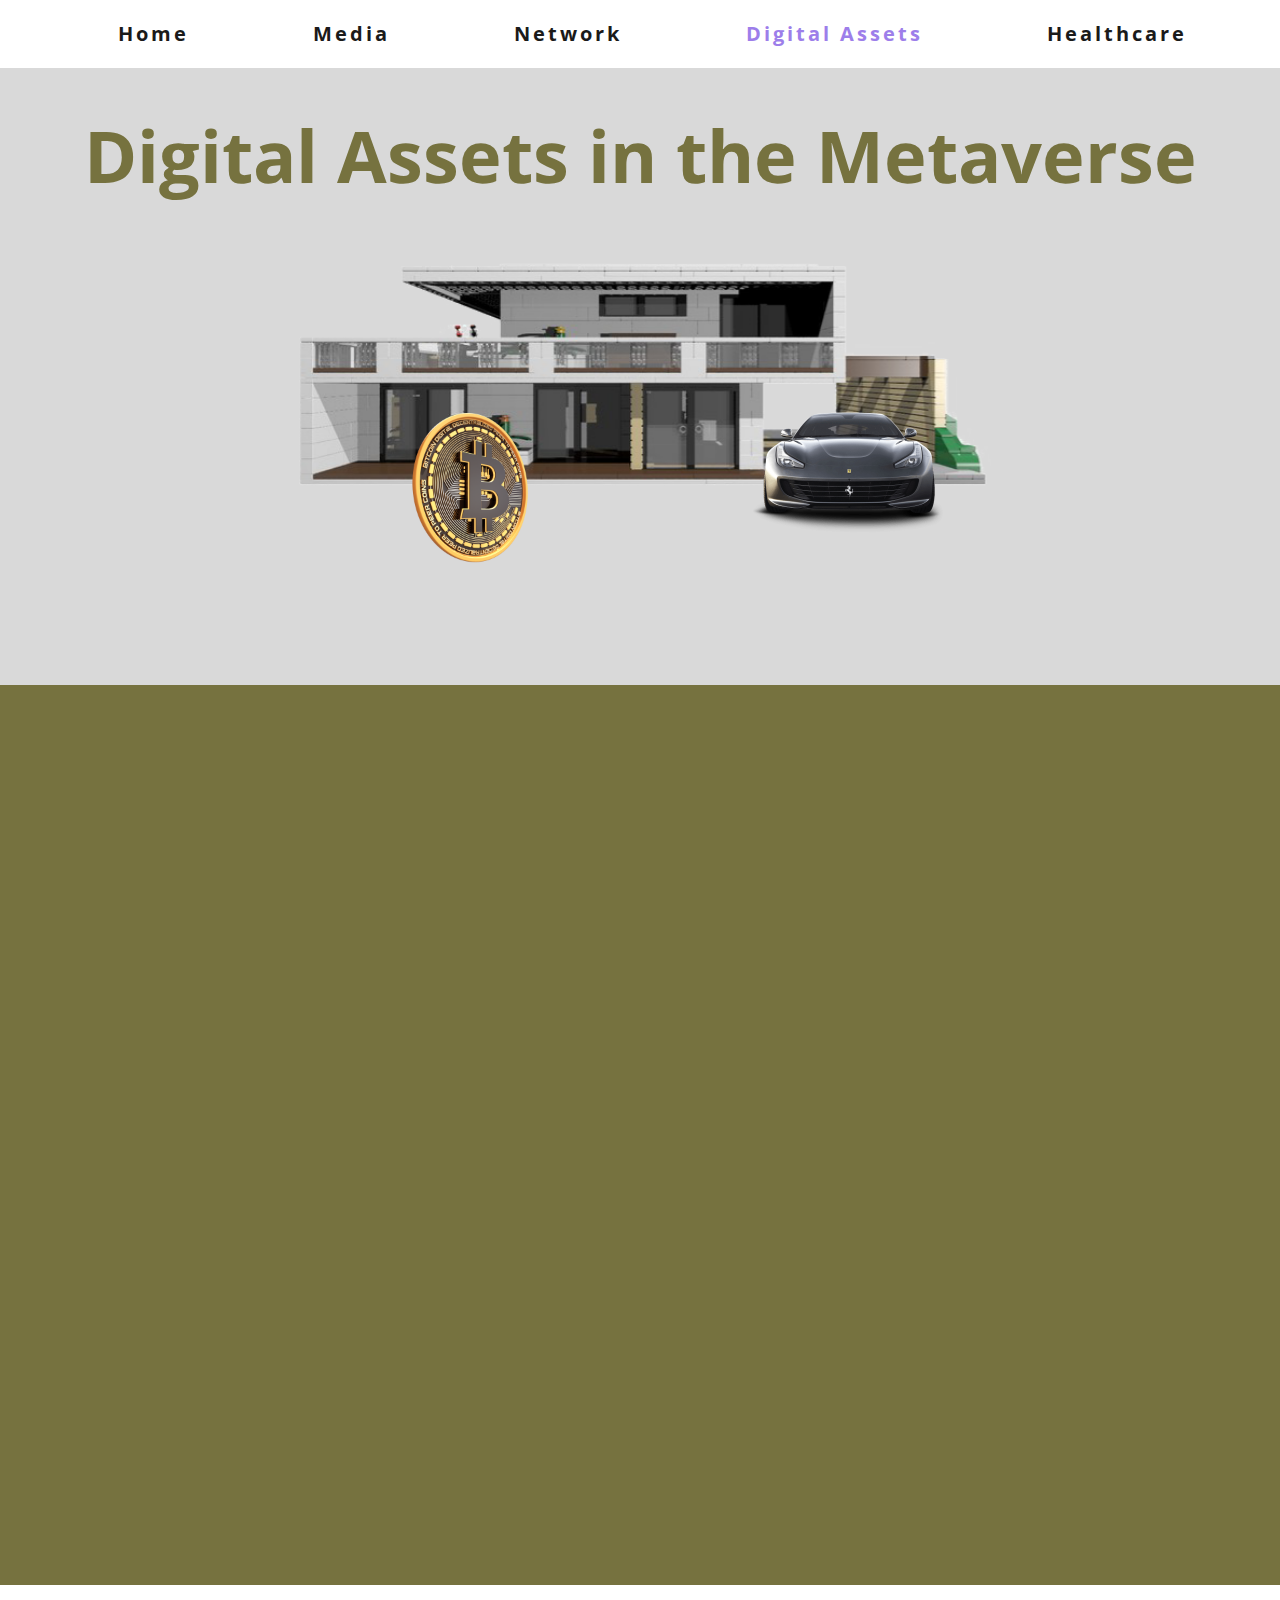
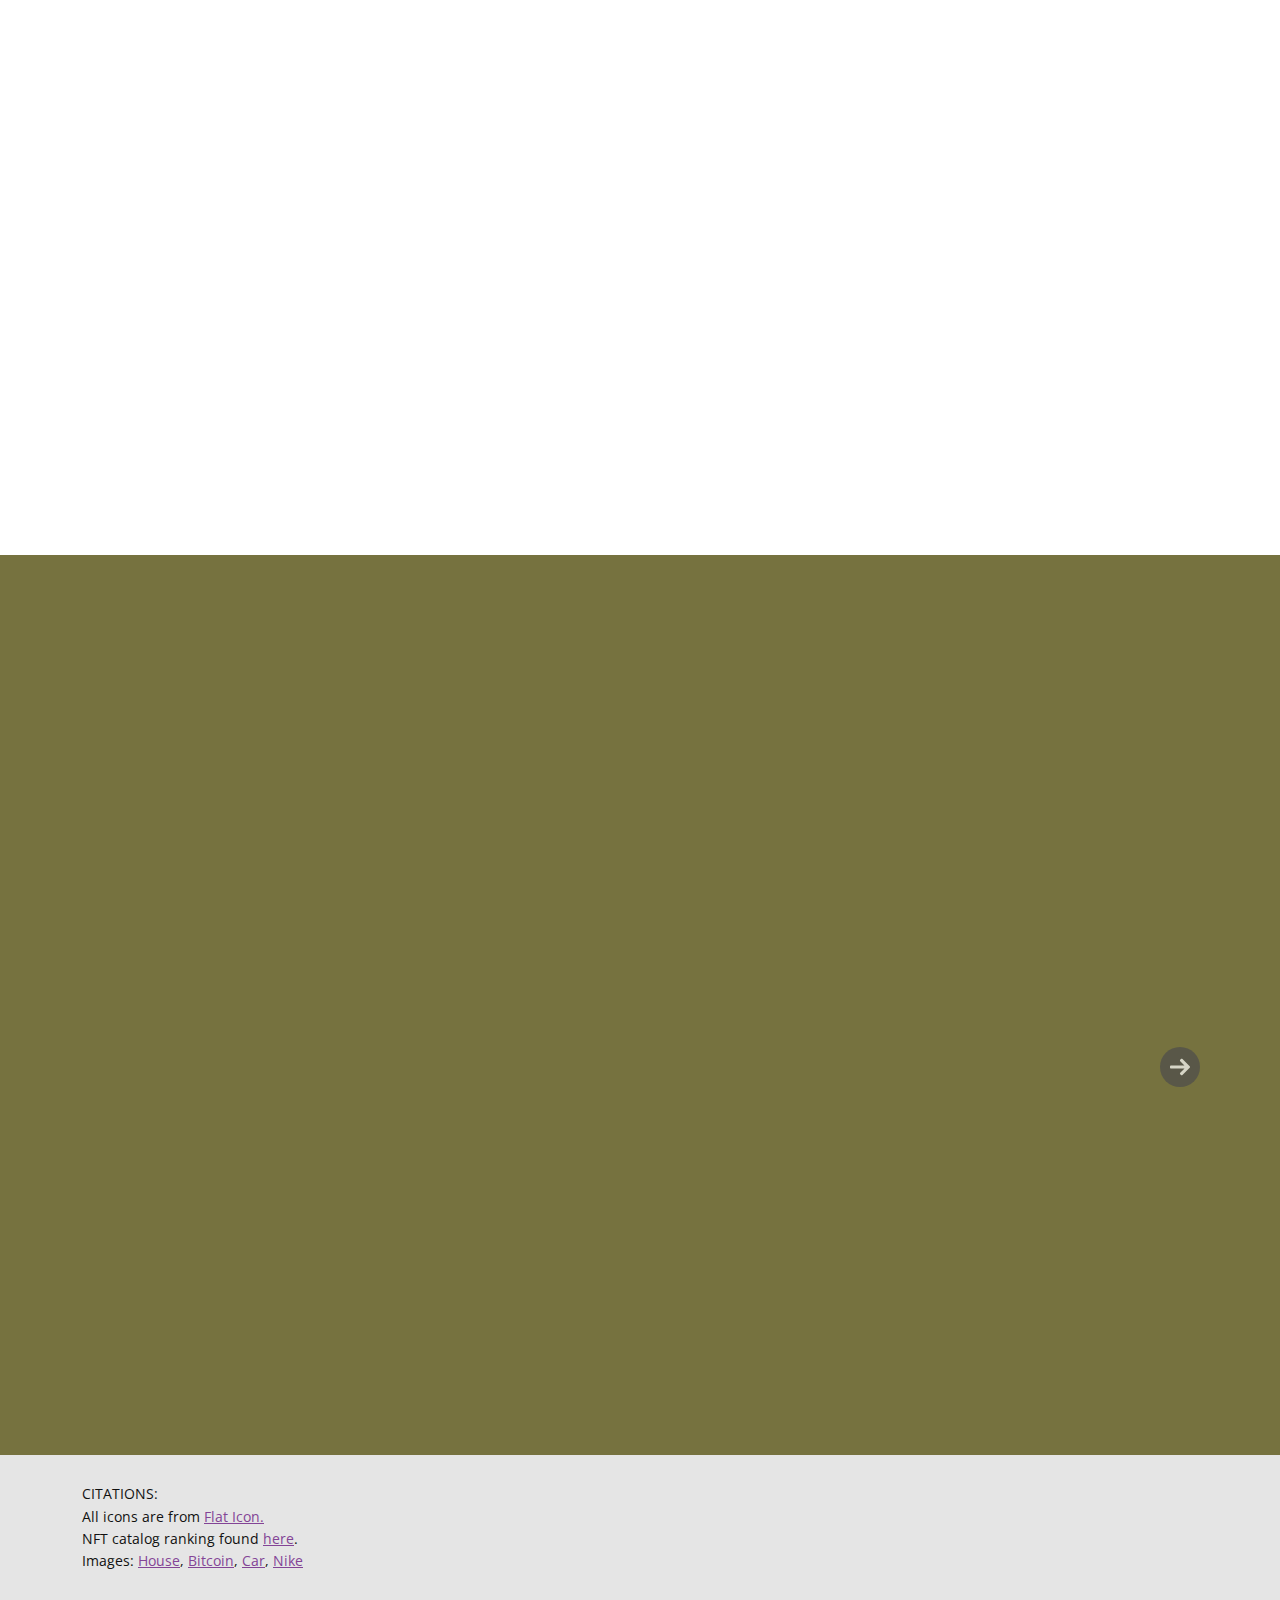
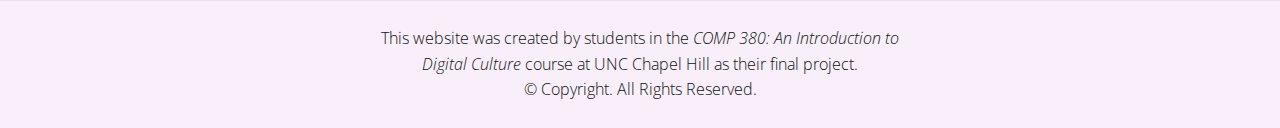
==== commit 2bad1de5: "formatting" ====
--- a/Assets.html
+++ b/Assets.html
@@ -71,6 +71,10 @@
             <li class="u-nav-item"><a
                 class="u-border-active-palette-1-base u-border-hover-palette-1-base u-button-style u-nav-link u-text-active-palette-4-light-1 u-text-grey-90 u-text-hover-palette-2-dark-1"
                 href="/Home.html" style="padding: 10px 48px;">Home</a>
+            </li>
+            <li class="u-nav-item"><a
+                class="u-border-active-palette-1-base u-border-hover-palette-1-base u-button-style u-nav-link u-text-active-palette-4-light-1 u-text-grey-90 u-text-hover-palette-2-dark-1"
+                href="/Media.html" style="padding: 10px 48px;">Media</a>
             </li>
             <li class="u-nav-item"><a
                 class="u-border-active-palette-1-base u-border-hover-palette-1-base u-button-style u-nav-link u-text-active-palette-4-light-1 u-text-grey-90 u-text-hover-palette-2-dark-1"
@@ -95,10 +99,6 @@
             </li>
             <li class="u-nav-item"><a
                 class="u-border-active-palette-1-base u-border-hover-palette-1-base u-button-style u-nav-link u-text-active-palette-4-light-1 u-text-grey-90 u-text-hover-palette-2-dark-1"
-                href="/Media.html" style="padding: 10px 48px;">Media</a>
-            </li>
-            <li class="u-nav-item"><a
-                class="u-border-active-palette-1-base u-border-hover-palette-1-base u-button-style u-nav-link u-text-active-palette-4-light-1 u-text-grey-90 u-text-hover-palette-2-dark-1"
                 href="/Healthcare.html" style="padding: 10px 54px 10px 48px;">Healthcare</a>
               <div class="u-nav-popup">
                 <ul class="u-h-spacing-57 u-nav u-unstyled u-v-spacing-16">
@@ -118,6 +118,8 @@
               <ul
                 class="u-align-center u-custom-font u-heading-font u-nav u-popupmenu-items u-spacing-56 u-text-body-alt-color u-unstyled u-nav-5">
                 <li class="u-nav-item"><a class="u-button-style u-nav-link" href="/Home.html">Home</a>
+                </li>
+                <li class="u-nav-item"><a class="u-button-style u-nav-link" href="/Media.html">Media</a>
                 </li>
                 <li class="u-nav-item"><a class="u-button-style u-nav-link" href="/Social.html">Network</a>
                   <div class="u-nav-popup">
@@ -134,8 +136,6 @@
                       </li>
                     </ul>
                   </div>
-                </li>
-                <li class="u-nav-item"><a class="u-button-style u-nav-link" href="/Media.html">Media</a>
                 </li>
                 <li class="u-nav-item"><a class="u-button-style u-nav-link" href="/Healthcare.html">Healthcare</a>
                   <div class="u-nav-popup">
--- a/nicepage.css
+++ b/nicepage.css
@@ -1,4 +1,5 @@
-/*begin-commonstyles library*//*!
+/*begin-commonstyles library*/
+/*!
  * froala_editor v4.0.6 (https://www.froala.com/wysiwyg-editor)
  * License https://froala.com/wysiwyg-editor/terms/
  * Copyright 2014-2021 Froala Labs
@@ -8,7 +9,8 @@
   clear: both;
   display: block;
   content: "";
-  height: 0; }
+  height: 0;
+}
 
 .fr-hide-by-clipping {
   position: absolute;
@@ -18,83 +20,134 @@
   margin: -1px;
   overflow: hidden;
   clip: rect(0, 0, 0, 0);
-  border: 0; }
-
-.fr-view img.fr-rounded, .fr-view .fr-img-caption.fr-rounded img {
+  border: 0;
+}
+
+.fr-view img.fr-rounded,
+.fr-view .fr-img-caption.fr-rounded img {
   border-radius: 10px;
   -moz-border-radius: 10px;
   -webkit-border-radius: 10px;
   -moz-background-clip: padding;
   -webkit-background-clip: padding-box;
-  background-clip: padding-box; }
-
-.fr-view img.fr-shadow, .fr-view .fr-img-caption.fr-shadow img {
+  background-clip: padding-box;
+}
+
+.fr-view img.fr-shadow,
+.fr-view .fr-img-caption.fr-shadow img {
   -webkit-box-shadow: 10px 10px 5px 0px #cccccc;
   -moz-box-shadow: 10px 10px 5px 0px #cccccc;
-  box-shadow: 10px 10px 5px 0px #cccccc; }
-
-.fr-view img.fr-bordered, .fr-view .fr-img-caption.fr-bordered img {
-  border: solid 5px #CCC; }
+  box-shadow: 10px 10px 5px 0px #cccccc;
+}
+
+.fr-view img.fr-bordered,
+.fr-view .fr-img-caption.fr-bordered img {
+  border: solid 5px #CCC;
+}
 
 .fr-view img.fr-bordered {
   -webkit-box-sizing: content-box;
   -moz-box-sizing: content-box;
-  box-sizing: content-box; }
+  box-sizing: content-box;
+}
 
 .fr-view .fr-img-caption.fr-bordered img {
   -webkit-box-sizing: border-box;
   -moz-box-sizing: border-box;
-  box-sizing: border-box; }
+  box-sizing: border-box;
+}
 
 .fr-view {
-  word-wrap: break-word; }
-  .fr-view span[style~="color:"] a {
-    color: inherit; }
-  .fr-view strong {
-    font-weight: 700; }
-  .fr-view table[border='0'] td:not([class]), .fr-view table[border='0'] th:not([class]), .fr-view table[border='0'] td[class=""], .fr-view table[border='0'] th[class=""] {
-    border-width: 0px; }
-  .fr-view table {
-    border: none;
-    border-collapse: collapse;
-    empty-cells: show;
-    max-width: 100%; }
-    .fr-view table td {
-      min-width: 5px; }
-    .fr-view table.fr-dashed-borders td, .fr-view table.fr-dashed-borders th {
-      border-style: dashed; }
-    .fr-view table.fr-alternate-rows tbody tr:nth-child(2n) {
-      background: whitesmoke; }
-    .fr-view table td, .fr-view table th {
-      border: 1px solid #DDD; }
-      .fr-view table td:empty, .fr-view table th:empty {
-        height: 20px; }
-      .fr-view table td.fr-highlighted, .fr-view table th.fr-highlighted {
-        border: 1px double red; }
-      .fr-view table td.fr-thick, .fr-view table th.fr-thick {
-        border-width: 2px; }
-    .fr-view table th {
-      background: #ececec; }
-  .fr-view hr {
-    clear: both;
-    user-select: none;
-    -o-user-select: none;
-    -moz-user-select: none;
-    -khtml-user-select: none;
-    -webkit-user-select: none;
-    -ms-user-select: none;
-    break-after: always;
-    page-break-after: always; }
-  .fr-view .fr-file {
-    position: relative; }
-    .fr-view .fr-file::after {
-      position: relative;
-      content: "\1F4CE";
-      font-weight: normal; }
-  .fr-view pre {
-    white-space: pre-wrap;
-    word-wrap: break-word;
-    overflow: visible; }
+  word-wrap: break-word;
+}
+
+.fr-view span[style~="color:"] a {
+  color: inherit;
+}
+
+.fr-view strong {
+  font-weight: 700;
+}
+
+.fr-view table[border='0'] td:not([class]),
+.fr-view table[border='0'] th:not([class]),
+.fr-view table[border='0'] td[class=""],
+.fr-view table[border='0'] th[class=""] {
+  border-width: 0px;
+}
+
+.fr-view table {
+  border: none;
+  border-collapse: collapse;
+  empty-cells: show;
+  max-width: 100%;
+}
+
+.fr-view table td {
+  min-width: 5px;
+}
+
+.fr-view table.fr-dashed-borders td,
+.fr-view table.fr-dashed-borders th {
+  border-style: dashed;
+}
+
+.fr-view table.fr-alternate-rows tbody tr:nth-child(2n) {
+  background: whitesmoke;
+}
+
+.fr-view table td,
+.fr-view table th {
+  border: 1px solid #DDD;
+}
+
+.fr-view table td:empty,
+.fr-view table th:empty {
+  height: 20px;
+}
+
+.fr-view table td.fr-highlighted,
+.fr-view table th.fr-highlighted {
+  border: 1px double red;
+}
+
+.fr-view table td.fr-thick,
+.fr-view table th.fr-thick {
+  border-width: 2px;
+}
+
+.fr-view table th {
+  background: #ececec;
+}
+
+.fr-view hr {
+  clear: both;
+  user-select: none;
+  -o-user-select: none;
+  -moz-user-select: none;
+  -khtml-user-select: none;
+  -webkit-user-select: none;
+  -ms-user-select: none;
+  break-after: always;
+  page-break-after: always;
+}
+
+.fr-view .fr-file {
+  position: relative;
+}
+
+.fr-view .fr-file::after {
+  position: relative;
+  content: "\1F4CE";
+  font-weight: normal;
+}
+
+.fr-view pre {
+  white-space: pre-wrap;
+  word-wrap: break-word;
+  overflow: visible;
+}
+
 /*  .fr-view[dir="rtl"] blockquote {
     border-left: none;
     border-right: solid 2px #5E35B1;
@@ -116,266 +169,391 @@
       .fr-view blockquote blockquote blockquote {
         border-color: #43A047;
         color: #43A047; } */
-  .fr-view span.fr-emoticon {
-    font-weight: normal;
-    font-family: "Apple Color Emoji","Segoe UI Emoji","NotoColorEmoji","Segoe UI Symbol","Android Emoji","EmojiSymbols";
-    display: inline;
-    line-height: 0; }
-    .fr-view span.fr-emoticon.fr-emoticon-img {
-      background-repeat: no-repeat !important;
-      font-size: inherit;
-      height: 1em;
-      width: 1em;
-      min-height: 20px;
-      min-width: 20px;
-      display: inline-block;
-      margin: -.1em .1em .1em;
-      line-height: 1;
-      vertical-align: middle; }
-  .fr-view .fr-text-gray {
-    color: #AAA !important; }
-  .fr-view .fr-text-bordered {
-    border-top: solid 1px #222;
-    border-bottom: solid 1px #222;
-    padding: 10px 0; }
-  .fr-view .fr-text-spaced {
-    letter-spacing: 1px; }
-  .fr-view .fr-text-uppercase {
-    text-transform: uppercase; }
-  .fr-view .fr-class-highlighted {
-    background-color: #ffff00; }
-  .fr-view .fr-class-code {
-    border-color: #cccccc;
-    border-radius: 2px;
-    -moz-border-radius: 2px;
-    -webkit-border-radius: 2px;
-    -moz-background-clip: padding;
-    -webkit-background-clip: padding-box;
-    background-clip: padding-box;
-    background: #f5f5f5;
-    padding: 10px;
-    font-family: "Courier New", Courier, monospace; }
-  .fr-view .fr-class-transparency {
-    opacity: 0.5; }
-  .fr-view img {
-    position: relative;
-    max-width: 100%; }
-    .fr-view img.fr-dib {
-      margin: 10px auto;
-      display: block;
-      float: none;
-      vertical-align: top; }
-      .fr-view img.fr-dib.fr-fil {
-        margin-left: 0;
-        text-align: left; }
-      .fr-view img.fr-dib.fr-fir {
-        margin-right: 0;
-        text-align: right; }
-    .fr-view img.fr-dii {
-      display: inline-block;
-      float: none;
-      vertical-align: bottom;
-      margin-left: 5px;
-      margin-right: 5px;
-      max-width: calc(100% - (2 * 5px)); }
-      .fr-view img.fr-dii.fr-fil {
-        float: left;
-        margin: 10px 15px 10px 0;
-        max-width: calc(100% - 5px); }
-      .fr-view img.fr-dii.fr-fir {
-        float: right;
-        margin: 10px 0 10px 15px;
-        max-width: calc(100% - 5px); }
-  .fr-view span.fr-img-caption {
-    position: relative;
-    max-width: 100%; }
-    .fr-view span.fr-img-caption.fr-dib {
-      margin: 5px auto;
-      display: block;
-      float: none;
-      vertical-align: top; }
-      .fr-view span.fr-img-caption.fr-dib.fr-fil {
-        margin-left: 0;
-        text-align: left; }
-      .fr-view span.fr-img-caption.fr-dib.fr-fir {
-        margin-right: 0;
-        text-align: right; }
-    .fr-view span.fr-img-caption.fr-dii {
-      display: inline-block;
-      float: none;
-      vertical-align: bottom;
-      margin-left: 5px;
-      margin-right: 5px;
-      max-width: calc(100% - (2 * 5px)); }
-      .fr-view span.fr-img-caption.fr-dii.fr-fil {
-        float: left;
-        margin: 5px 5px 5px 0;
-        max-width: calc(100% - 5px); }
-      .fr-view span.fr-img-caption.fr-dii.fr-fir {
-        float: right;
-        margin: 5px 0 5px 5px;
-        max-width: calc(100% - 5px); }
-  .fr-view .fr-video {
-    text-align: center;
-    position: relative; }
-    .fr-view .fr-video.fr-rv {
-      padding-bottom: 56.25%;
-      padding-top: 30px;
-      height: 0;
-      overflow: hidden; }
-      .fr-view .fr-video.fr-rv > iframe, .fr-view .fr-video.fr-rv object, .fr-view .fr-video.fr-rv embed {
-        position: absolute !important;
-        top: 0;
-        left: 0;
-        width: 100%;
-        height: 100%; }
-    .fr-view .fr-video > * {
-      -webkit-box-sizing: content-box;
-      -moz-box-sizing: content-box;
-      box-sizing: content-box;
-      max-width: 100%;
-      border: none; }
-    .fr-view .fr-video.fr-dvb {
-      display: block;
-      clear: both; }
-      .fr-view .fr-video.fr-dvb.fr-fvl {
-        text-align: left; }
-      .fr-view .fr-video.fr-dvb.fr-fvr {
-        text-align: right; }
-    .fr-view .fr-video.fr-dvi {
-      display: inline-block; }
-      .fr-view .fr-video.fr-dvi.fr-fvl {
-        float: left; }
-      .fr-view .fr-video.fr-dvi.fr-fvr {
-        float: right; }
-  .fr-view a.fr-strong {
-    font-weight: 700; }
-  .fr-view a.fr-green {
-    color: green; }
-  .fr-view .fr-img-caption {
-    text-align: center; }
-    .fr-view .fr-img-caption .fr-img-wrap {
-      padding: 0;
-      margin: auto;
-      text-align: center;
-      width: 100%; }
-      .fr-view .fr-img-caption .fr-img-wrap a {
-        display: block; }
-      .fr-view .fr-img-caption .fr-img-wrap img {
-        display: block;
-        margin: auto;
-        width: 100%; }
-      .fr-view .fr-img-caption .fr-img-wrap > span {
-        margin: auto;
-        display: block;
-        padding: 5px 5px 10px;
-        font-size: 14px;
-        font-weight: initial;
-        -webkit-box-sizing: border-box;
-        -moz-box-sizing: border-box;
-        box-sizing: border-box;
-        -webkit-opacity: 0.9;
-        -moz-opacity: 0.9;
-        opacity: 0.9;
-        -ms-filter: "progid:DXImageTransform.Microsoft.Alpha(Opacity=0)";
-        width: 100%;
-        text-align: center; }
-  .fr-view button.fr-rounded, .fr-view input.fr-rounded, .fr-view textarea.fr-rounded {
-    border-radius: 10px;
-    -moz-border-radius: 10px;
-    -webkit-border-radius: 10px;
-    -moz-background-clip: padding;
-    -webkit-background-clip: padding-box;
-    background-clip: padding-box; }
-  .fr-view button.fr-large, .fr-view input.fr-large, .fr-view textarea.fr-large {
-    font-size: 24px; }
+.fr-view span.fr-emoticon {
+  font-weight: normal;
+  font-family: "Apple Color Emoji", "Segoe UI Emoji", "NotoColorEmoji", "Segoe UI Symbol", "Android Emoji", "EmojiSymbols";
+  display: inline;
+  line-height: 0;
+}
+
+.fr-view span.fr-emoticon.fr-emoticon-img {
+  background-repeat: no-repeat !important;
+  font-size: inherit;
+  height: 1em;
+  width: 1em;
+  min-height: 20px;
+  min-width: 20px;
+  display: inline-block;
+  margin: -.1em .1em .1em;
+  line-height: 1;
+  vertical-align: middle;
+}
+
+.fr-view .fr-text-gray {
+  color: #AAA !important;
+}
+
+.fr-view .fr-text-bordered {
+  border-top: solid 1px #222;
+  border-bottom: solid 1px #222;
+  padding: 10px 0;
+}
+
+.fr-view .fr-text-spaced {
+  letter-spacing: 1px;
+}
+
+.fr-view .fr-text-uppercase {
+  text-transform: uppercase;
+}
+
+.fr-view .fr-class-highlighted {
+  background-color: #ffff00;
+}
+
+.fr-view .fr-class-code {
+  border-color: #cccccc;
+  border-radius: 2px;
+  -moz-border-radius: 2px;
+  -webkit-border-radius: 2px;
+  -moz-background-clip: padding;
+  -webkit-background-clip: padding-box;
+  background-clip: padding-box;
+  background: #f5f5f5;
+  padding: 10px;
+  font-family: "Courier New", Courier, monospace;
+}
+
+.fr-view .fr-class-transparency {
+  opacity: 0.5;
+}
+
+.fr-view img {
+  position: relative;
+  max-width: 100%;
+}
+
+.fr-view img.fr-dib {
+  margin: 10px auto;
+  display: block;
+  float: none;
+  vertical-align: top;
+}
+
+.fr-view img.fr-dib.fr-fil {
+  margin-left: 0;
+  text-align: left;
+}
+
+.fr-view img.fr-dib.fr-fir {
+  margin-right: 0;
+  text-align: right;
+}
+
+.fr-view img.fr-dii {
+  display: inline-block;
+  float: none;
+  vertical-align: bottom;
+  margin-left: 5px;
+  margin-right: 5px;
+  max-width: calc(100% - (2 * 5px));
+}
+
+.fr-view img.fr-dii.fr-fil {
+  float: left;
+  margin: 10px 15px 10px 0;
+  max-width: calc(100% - 5px);
+}
+
+.fr-view img.fr-dii.fr-fir {
+  float: right;
+  margin: 10px 0 10px 15px;
+  max-width: calc(100% - 5px);
+}
+
+.fr-view span.fr-img-caption {
+  position: relative;
+  max-width: 100%;
+}
+
+.fr-view span.fr-img-caption.fr-dib {
+  margin: 5px auto;
+  display: block;
+  float: none;
+  vertical-align: top;
+}
+
+.fr-view span.fr-img-caption.fr-dib.fr-fil {
+  margin-left: 0;
+  text-align: left;
+}
+
+.fr-view span.fr-img-caption.fr-dib.fr-fir {
+  margin-right: 0;
+  text-align: right;
+}
+
+.fr-view span.fr-img-caption.fr-dii {
+  display: inline-block;
+  float: none;
+  vertical-align: bottom;
+  margin-left: 5px;
+  margin-right: 5px;
+  max-width: calc(100% - (2 * 5px));
+}
+
+.fr-view span.fr-img-caption.fr-dii.fr-fil {
+  float: left;
+  margin: 5px 5px 5px 0;
+  max-width: calc(100% - 5px);
+}
+
+.fr-view span.fr-img-caption.fr-dii.fr-fir {
+  float: right;
+  margin: 5px 0 5px 5px;
+  max-width: calc(100% - 5px);
+}
+
+.fr-view .fr-video {
+  text-align: center;
+  position: relative;
+}
+
+.fr-view .fr-video.fr-rv {
+  padding-bottom: 56.25%;
+  padding-top: 30px;
+  height: 0;
+  overflow: hidden;
+}
+
+.fr-view .fr-video.fr-rv>iframe,
+.fr-view .fr-video.fr-rv object,
+.fr-view .fr-video.fr-rv embed {
+  position: absolute !important;
+  top: 0;
+  left: 0;
+  width: 100%;
+  height: 100%;
+}
+
+.fr-view .fr-video>* {
+  -webkit-box-sizing: content-box;
+  -moz-box-sizing: content-box;
+  box-sizing: content-box;
+  max-width: 100%;
+  border: none;
+}
+
+.fr-view .fr-video.fr-dvb {
+  display: block;
+  clear: both;
+}
+
+.fr-view .fr-video.fr-dvb.fr-fvl {
+  text-align: left;
+}
+
+.fr-view .fr-video.fr-dvb.fr-fvr {
+  text-align: right;
+}
+
+.fr-view .fr-video.fr-dvi {
+  display: inline-block;
+}
+
+.fr-view .fr-video.fr-dvi.fr-fvl {
+  float: left;
+}
+
+.fr-view .fr-video.fr-dvi.fr-fvr {
+  float: right;
+}
+
+.fr-view a.fr-strong {
+  font-weight: 700;
+}
+
+.fr-view a.fr-green {
+  color: green;
+}
+
+.fr-view .fr-img-caption {
+  text-align: center;
+}
+
+.fr-view .fr-img-caption .fr-img-wrap {
+  padding: 0;
+  margin: auto;
+  text-align: center;
+  width: 100%;
+}
+
+.fr-view .fr-img-caption .fr-img-wrap a {
+  display: block;
+}
+
+.fr-view .fr-img-caption .fr-img-wrap img {
+  display: block;
+  margin: auto;
+  width: 100%;
+}
+
+.fr-view .fr-img-caption .fr-img-wrap>span {
+  margin: auto;
+  display: block;
+  padding: 5px 5px 10px;
+  font-size: 14px;
+  font-weight: initial;
+  -webkit-box-sizing: border-box;
+  -moz-box-sizing: border-box;
+  box-sizing: border-box;
+  -webkit-opacity: 0.9;
+  -moz-opacity: 0.9;
+  opacity: 0.9;
+  -ms-filter: "progid:DXImageTransform.Microsoft.Alpha(Opacity=0)";
+  width: 100%;
+  text-align: center;
+}
+
+.fr-view button.fr-rounded,
+.fr-view input.fr-rounded,
+.fr-view textarea.fr-rounded {
+  border-radius: 10px;
+  -moz-border-radius: 10px;
+  -webkit-border-radius: 10px;
+  -moz-background-clip: padding;
+  -webkit-background-clip: padding-box;
+  background-clip: padding-box;
+}
+
+.fr-view button.fr-large,
+.fr-view input.fr-large,
+.fr-view textarea.fr-large {
+  font-size: 24px;
+}
 
 /**
  * Image style.
  */
 a.fr-view.fr-strong {
-  font-weight: 700; }
+  font-weight: 700;
+}
+
 a.fr-view.fr-green {
-  color: green; }
+  color: green;
+}
 
 /**
  * Link style.
  */
 img.fr-view {
   position: relative;
-  max-width: 100%; }
-  img.fr-view.fr-dib {
-    margin: 5px auto;
-    display: block;
-    float: none;
-    vertical-align: top; }
-    img.fr-view.fr-dib.fr-fil {
-      margin-left: 0;
-      text-align: left; }
-    img.fr-view.fr-dib.fr-fir {
-      margin-right: 0;
-      text-align: right; }
-  img.fr-view.fr-dii {
-    display: inline-block;
-    float: none;
-    vertical-align: bottom;
-    margin-left: 5px;
-    margin-right: 5px;
-    max-width: calc(100% - (2 * 5px)); }
-    img.fr-view.fr-dii.fr-fil {
-      float: left;
-      margin: 5px 5px 5px 0;
-      max-width: calc(100% - 5px); }
-    img.fr-view.fr-dii.fr-fir {
-      float: right;
-      margin: 5px 0 5px 5px;
-      max-width: calc(100% - 5px); }
+  max-width: 100%;
+}
+
+img.fr-view.fr-dib {
+  margin: 5px auto;
+  display: block;
+  float: none;
+  vertical-align: top;
+}
+
+img.fr-view.fr-dib.fr-fil {
+  margin-left: 0;
+  text-align: left;
+}
+
+img.fr-view.fr-dib.fr-fir {
+  margin-right: 0;
+  text-align: right;
+}
+
+img.fr-view.fr-dii {
+  display: inline-block;
+  float: none;
+  vertical-align: bottom;
+  margin-left: 5px;
+  margin-right: 5px;
+  max-width: calc(100% - (2 * 5px));
+}
+
+img.fr-view.fr-dii.fr-fil {
+  float: left;
+  margin: 5px 5px 5px 0;
+  max-width: calc(100% - 5px);
+}
+
+img.fr-view.fr-dii.fr-fir {
+  float: right;
+  margin: 5px 0 5px 5px;
+  max-width: calc(100% - 5px);
+}
 
 span.fr-img-caption.fr-view {
   position: relative;
-  max-width: 100%; }
-  span.fr-img-caption.fr-view.fr-dib {
-    margin: 5px auto;
-    display: block;
-    float: none;
-    vertical-align: top; }
-    span.fr-img-caption.fr-view.fr-dib.fr-fil {
-      margin-left: 0;
-      text-align: left; }
-    span.fr-img-caption.fr-view.fr-dib.fr-fir {
-      margin-right: 0;
-      text-align: right; }
-  span.fr-img-caption.fr-view.fr-dii {
-    display: inline-block;
-    float: none;
-    vertical-align: bottom;
-    margin-left: 5px;
-    margin-right: 5px;
-    max-width: calc(100% - (2 * 5px)); }
-    span.fr-img-caption.fr-view.fr-dii.fr-fil {
-      float: left;
-      margin: 5px 5px 5px 0;
-      max-width: calc(100% - 5px); }
-    span.fr-img-caption.fr-view.fr-dii.fr-fir {
-      float: right;
-      margin: 5px 0 5px 5px;
-      max-width: calc(100% - 5px); }
-/*end-commonstyles library*/@charset "UTF-8";
+  max-width: 100%;
+}
+
+span.fr-img-caption.fr-view.fr-dib {
+  margin: 5px auto;
+  display: block;
+  float: none;
+  vertical-align: top;
+}
+
+span.fr-img-caption.fr-view.fr-dib.fr-fil {
+  margin-left: 0;
+  text-align: left;
+}
+
+span.fr-img-caption.fr-view.fr-dib.fr-fir {
+  margin-right: 0;
+  text-align: right;
+}
+
+span.fr-img-caption.fr-view.fr-dii {
+  display: inline-block;
+  float: none;
+  vertical-align: bottom;
+  margin-left: 5px;
+  margin-right: 5px;
+  max-width: calc(100% - (2 * 5px));
+}
+
+span.fr-img-caption.fr-view.fr-dii.fr-fil {
+  float: left;
+  margin: 5px 5px 5px 0;
+  max-width: calc(100% - 5px);
+}
+
+span.fr-img-caption.fr-view.fr-dii.fr-fir {
+  float: right;
+  margin: 5px 0 5px 5px;
+  max-width: calc(100% - 5px);
+}
+
+/*end-commonstyles library*/
+@charset "UTF-8";
+
 .u-hidden-block {
-  visibility: hidden!important;
-}
+  visibility: hidden !important;
+}
+
 .u-locked-block {
-  pointer-events: none!important;
-}
+  pointer-events: none !important;
+}
+
 /*! normalize.css v4.1.1 | MIT License | github.com/necolas/normalize.css */
 html {
   font-family: sans-serif;
   -ms-text-size-adjust: 100%;
   -webkit-text-size-adjust: 100%;
 }
+
 body {
   margin: 0;
 }
+
 article,
 aside,
 details,
@@ -390,54 +568,67 @@
 summary {
   display: block;
 }
+
 audio,
 canvas,
 progress,
 video {
   display: inline-block;
 }
+
 audio:not([controls]) {
   display: none;
   height: 0;
 }
+
 progress {
   vertical-align: baseline;
 }
+
 template,
 [hidden] {
   display: none;
 }
+
 a {
   background-color: transparent;
   -webkit-text-decoration-skip: objects;
 }
+
 a:active,
 a:hover {
   outline-width: 0;
 }
+
 abbr[title] {
   border-bottom: none;
   text-decoration: underline;
 }
+
 b,
 strong {
   font-weight: inherit;
   font-weight: bold;
 }
+
 dfn {
   font-style: italic;
 }
+
 h1 {
   font-size: 2em;
   margin: 0.67em 0;
 }
+
 mark {
   background-color: #ff0;
   color: #000;
 }
+
 small {
   font-size: 80%;
 }
+
 sub,
 sup {
   font-size: 75%;
@@ -445,30 +636,37 @@
   position: relative;
   vertical-align: baseline;
 }
+
 sub {
   bottom: -0.25em;
 }
+
 sup {
   top: -0.5em;
 }
+
 img {
   border-style: none;
 }
+
 svg:not(:root) {
   overflow: hidden;
 }
+
 code,
 kbd,
 pre,
 samp {
-  font-family: monospace,monospace;
+  font-family: monospace, monospace;
   font-size: 1em;
 }
+
 hr {
   box-sizing: content-box;
   height: 0;
   overflow: visible;
 }
+
 button,
 input,
 optgroup,
@@ -478,23 +676,28 @@
   font: inherit;
   margin: 0;
 }
+
 optgroup {
   font-weight: 700;
 }
+
 button,
 input {
   overflow: visible;
 }
+
 button,
 select {
   text-transform: none;
 }
+
 button,
 html [type="button"],
 [type="reset"],
 [type="submit"] {
   -webkit-appearance: button;
 }
+
 button::-moz-focus-inner,
 [type="button"]::-moz-focus-inner,
 [type="reset"]::-moz-focus-inner,
@@ -502,17 +705,20 @@
   border-style: none;
   padding: 0;
 }
+
 button:-moz-focusring,
 [type="button"]:-moz-focusring,
 [type="reset"]:-moz-focusring,
 [type="submit"]:-moz-focusring {
   outline: 1px dotted ButtonText;
 }
+
 fieldset {
   border: 1px solid silver;
   margin: 0 2px;
   padding: 0.35em 0.625em 0.75em;
 }
+
 legend {
   box-sizing: border-box;
   color: inherit;
@@ -521,45 +727,55 @@
   padding: 0;
   white-space: normal;
 }
+
 textarea {
   overflow: auto;
   outline: none;
 }
+
 button,
 select,
 input,
 textarea {
   outline: none;
 }
+
 [type="checkbox"],
 [type="radio"] {
   box-sizing: border-box;
   padding: 0;
 }
+
 [type="number"]::-webkit-inner-spin-button,
 [type="number"]::-webkit-outer-spin-button {
   height: auto;
 }
+
 [type="search"] {
   -webkit-appearance: textfield;
   outline-offset: -2px;
 }
+
 [type="search"]::-webkit-search-cancel-button,
 [type="search"]::-webkit-search-decoration {
   -webkit-appearance: none;
 }
+
 ::-webkit-input-placeholder {
   color: inherit;
   opacity: 0.54;
 }
+
 ::-webkit-file-upload-button {
   -webkit-appearance: button;
   font: inherit;
 }
+
 ul,
 ol {
   padding-left: 20px;
 }
+
 /* Fade effect */
 /* Over effect */
 /* Slide effect */
@@ -581,283 +797,350 @@
   width: 100%;
   height: 100%;
 }
+
 .u-background-effect {
   overflow: hidden;
 }
-.u-background-effect ~ .u-container-layout {
+
+.u-background-effect~.u-container-layout {
   cursor: pointer;
 }
+
 /* Fade effect */
 .u-effect-fade .u-over-slide {
   opacity: 0;
   transition: all 500ms ease;
 }
+
 .u-effect-fade:hover .u-over-slide,
 .u-effect-fade.u-effect-active .u-over-slide {
   opacity: 1;
 }
+
 /* Over effect */
 .u-effect-over-left .u-over-slide {
   transform: translate(-100%, 0);
   transition: all 500ms ease;
 }
+
 .u-effect-over-left:hover .u-over-slide,
 .u-effect-over-left.u-effect-active .u-over-slide {
   transform: translate(0, 0);
 }
+
 .u-effect-over-right .u-over-slide {
   transform: translate(100%, 0);
   transition: all 500ms ease;
 }
+
 .u-effect-over-right:hover .u-over-slide,
 .u-effect-over-right.u-effect-active .u-over-slide {
   transform: translate(0, 0);
 }
+
 .u-effect-over-top .u-over-slide {
   transform: translate(0, -100%);
   transition: all 500ms ease;
 }
+
 .u-effect-over-top:hover .u-over-slide,
 .u-effect-over-top.u-effect-active .u-over-slide {
   transform: translate(0, 0);
 }
+
 .u-effect-over-bottom .u-over-slide {
   transform: translate(0, 100%);
   transition: all 500ms ease;
 }
+
 .u-effect-over-bottom:hover .u-over-slide,
 .u-effect-over-bottom.u-effect-active .u-over-slide {
   transform: translate(0, 0);
 }
+
 .u-effect-over-topleft .u-over-slide {
   transform: translate(-100%, -100%);
   transition: all 500ms ease;
 }
+
 .u-effect-over-topleft:hover .u-over-slide,
 .u-effect-over-topleft.u-effect-active .u-over-slide {
   transform: translate(0, 0);
 }
+
 .u-effect-over-topright .u-over-slide {
   transform: translate(100%, -100%);
   transition: all 500ms ease;
 }
+
 .u-effect-over-topright:hover .u-over-slide,
 .u-effect-over-topright.u-effect-active .u-over-slide {
   transform: translate(0, 0);
 }
+
 .u-effect-over-bottomleft .u-over-slide {
   transform: translate(-100%, 100%);
   transition: all 500ms ease;
 }
+
 .u-effect-over-bottomleft:hover .u-over-slide,
 .u-effect-over-bottomleft.u-effect-active .u-over-slide {
   transform: translate(0, 0);
 }
+
 .u-effect-over-bottomright .u-over-slide {
   transform: translate(100%, 100%);
   transition: all 500ms ease;
 }
+
 .u-effect-over-bottomright:hover .u-over-slide,
 .u-effect-over-bottomright.u-effect-active .u-over-slide {
   transform: translate(0, 0);
 }
+
 /* Slide effect */
 .u-effect-slide-left .u-over-slide {
   transform: translate(-100%, 0);
   transition: all 500ms ease;
 }
+
 .u-effect-slide-left:hover .u-over-slide,
 .u-effect-slide-left.u-effect-active .u-over-slide {
   transform: translate(0, 0);
 }
+
 .u-effect-slide-left .u-back-slide {
   transition: all 500ms ease;
 }
+
 .u-effect-slide-left:hover .u-back-slide,
 .u-effect-slide-left.u-effect-active .u-back-slide {
   transform: translate(100%, 0);
 }
+
 .u-effect-slide-right .u-over-slide {
   transform: translate(100%, 0);
   transition: all 500ms ease;
 }
+
 .u-effect-slide-right:hover .u-over-slide,
 .u-effect-slide-right.u-effect-active .u-over-slide {
   transform: translate(0, 0);
 }
+
 .u-effect-slide-right .u-back-slide {
   transition: all 500ms ease;
 }
+
 .u-effect-slide-right:hover .u-back-slide,
 .u-effect-slide-right.u-effect-active .u-back-slide {
   transform: translate(-100%, 0);
 }
+
 .u-effect-slide-top .u-over-slide {
   transform: translate(0, -100%);
   transition: all 500ms ease;
 }
+
 .u-effect-slide-top:hover .u-over-slide,
 .u-effect-slide-top.u-effect-active .u-over-slide {
   transform: translate(0, 0);
 }
+
 .u-effect-slide-top .u-back-slide {
   transition: all 500ms ease;
 }
+
 .u-effect-slide-top:hover .u-back-slide,
 .u-effect-slide-top.u-effect-active .u-back-slide {
   transform: translate(0, 100%);
 }
+
 .u-effect-slide-bottom .u-over-slide {
   transform: translate(0, 100%);
   transition: all 500ms ease;
 }
+
 .u-effect-slide-bottom:hover .u-over-slide,
 .u-effect-slide-bottom.u-effect-active .u-over-slide {
   transform: translate(0, 0);
 }
+
 .u-effect-slide-bottom .u-back-slide {
   transition: all 500ms ease;
 }
+
 .u-effect-slide-bottom:hover .u-back-slide,
 .u-effect-slide-bottom.u-effect-active .u-back-slide {
   transform: translate(0, -100%);
 }
+
 .u-effect-slide-topleft .u-over-slide {
   transform: translate(-100%, -100%);
   transition: all 500ms ease;
 }
+
 .u-effect-slide-topleft:hover .u-over-slide,
 .u-effect-slide-topleft.u-effect-active .u-over-slide {
   transform: translate(0, 0);
 }
+
 .u-effect-slide-topleft .u-back-slide {
   transition: all 500ms ease;
 }
+
 .u-effect-slide-topleft:hover .u-back-slide,
 .u-effect-slide-topleft.u-effect-active .u-back-slide {
   transform: translate(100%, 100%);
 }
+
 .u-effect-slide-topright .u-over-slide {
   transform: translate(100%, -100%);
   transition: all 500ms ease;
 }
+
 .u-effect-slide-topright:hover .u-over-slide,
 .u-effect-slide-topright.u-effect-active .u-over-slide {
   transform: translate(0, 0);
 }
+
 .u-effect-slide-topright .u-back-slide {
   transition: all 500ms ease;
 }
+
 .u-effect-slide-topright:hover .u-back-slide,
 .u-effect-slide-topright.u-effect-active .u-back-slide {
   transform: translate(-100%, 100%);
 }
+
 .u-effect-slide-bottomleft .u-over-slide {
   transform: translate(-100%, 100%);
   transition: all 500ms ease;
 }
+
 .u-effect-slide-bottomleft:hover .u-over-slide,
 .u-effect-slide-bottomleft.u-effect-active .u-over-slide {
   transform: translate(0, 0);
 }
+
 .u-effect-slide-bottomleft .u-back-slide {
   transition: all 500ms ease;
 }
+
 .u-effect-slide-bottomleft:hover .u-back-slide,
 .u-effect-slide-bottomleft.u-effect-active .u-back-slide {
   transform: translate(100%, -100%);
 }
+
 .u-effect-slide-bottomright .u-over-slide {
   transform: translate(100%, 100%);
   transition: all 500ms ease;
 }
+
 .u-effect-slide-bottomright:hover .u-over-slide,
 .u-effect-slide-bottomright.u-effect-active .u-over-slide {
   transform: translate(0, 0);
 }
+
 .u-effect-slide-bottomright .u-back-slide {
   transition: all 500ms ease;
 }
+
 .u-effect-slide-bottomright:hover .u-back-slide,
 .u-effect-slide-bottomright.u-effect-active .u-back-slide {
   transform: translate(-100%, -100%);
 }
+
 /* Flip */
 .u-effect-flip-left,
 .u-effect-flip-left .u-slidesWrapper {
   perspective: 300px;
 }
+
 .u-effect-flip-left .u-over-slide {
   opacity: 0;
   transform: rotateY(180deg);
   transform-origin: center left;
   transition: transform 500ms ease, transform-origin 500ms ease, opacity 0ms ease 500ms;
 }
+
 .u-effect-flip-left:hover .u-over-slide,
 .u-effect-flip-left.u-effect-active .u-over-slide {
   opacity: 1;
   transform: rotateY(0deg);
   transition: transform 500ms ease, transform-origin 500ms ease;
 }
+
 .u-effect-flip-right,
 .u-effect-flip-right .u-slidesWrapper {
   perspective: 300px;
 }
+
 .u-effect-flip-right .u-over-slide {
   opacity: 0;
   transform: rotateY(-180deg);
   transform-origin: center right;
   transition: transform 500ms ease, transform-origin 500ms ease, opacity 0ms ease 500ms;
 }
+
 .u-effect-flip-right:hover .u-over-slide,
 .u-effect-flip-right.u-effect-active .u-over-slide {
   opacity: 1;
   transform: rotateY(0deg);
   transition: transform 500ms ease, transform-origin 500ms ease;
 }
+
 .u-effect-flip-top,
 .u-effect-flip-top .u-slidesWrapper {
   perspective: 300px;
 }
+
 .u-effect-flip-top .u-over-slide {
   opacity: 0;
   transform: rotateX(-180deg);
   transform-origin: center top;
   transition: transform 500ms ease, transform-origin 500ms ease, opacity 0ms ease 500ms;
 }
+
 .u-effect-flip-top:hover .u-over-slide,
 .u-effect-flip-top.u-effect-active .u-over-slide {
   opacity: 1;
   transform: rotateX(0deg);
   transition: transform 500ms ease, transform-origin 500ms ease;
 }
+
 .u-effect-flip-bottom,
 .u-effect-flip-bottom .u-slidesWrapper {
   perspective: 300px;
 }
+
 .u-effect-flip-bottom .u-over-slide {
   opacity: 0;
   transform: rotateX(180deg);
   transform-origin: center bottom;
   transition: transform 500ms ease, transform-origin 500ms ease, opacity 0ms ease 500ms;
 }
+
 .u-effect-flip-bottom:hover .u-over-slide,
 .u-effect-flip-bottom.u-effect-active .u-over-slide {
   opacity: 1;
   transform: rotateX(0deg);
   transition: transform 500ms ease, transform-origin 500ms ease;
 }
+
 /* Wooble */
 .u-effect-wobble-left,
 .u-effect-wobble-left .u-slidesWrapper {
   perspective: 300px;
 }
+
 .u-effect-wobble-left .u-over-slide {
   opacity: 0;
   transform: rotateY(130deg);
   transform-origin: center left;
   transition: transform 500ms ease, transform-origin 500ms ease, opacity 0ms ease 500ms;
 }
+
 .u-effect-wobble-left:hover .u-over-slide,
 .u-effect-wobble-left.u-effect-active .u-over-slide {
   opacity: 1;
@@ -865,16 +1148,19 @@
   transform-origin: center right;
   transition: transform 500ms ease, transform-origin 500ms ease;
 }
+
 .u-effect-wobble-right,
 .u-effect-wobble-right .u-slidesWrapper {
   perspective: 300px;
 }
+
 .u-effect-wobble-right .u-over-slide {
   opacity: 0;
   transform: rotateY(-130deg);
   transform-origin: center right;
   transition: transform 500ms ease, transform-origin 500ms ease, opacity 0ms ease 500ms;
 }
+
 .u-effect-wobble-right:hover .u-over-slide,
 .u-effect-wobble-right.u-effect-active .u-over-slide {
   opacity: 1;
@@ -882,16 +1168,19 @@
   transform-origin: center left;
   transition: transform 500ms ease, transform-origin 500ms ease;
 }
+
 .u-effect-wobble-top,
 .u-effect-wobble-top .u-slidesWrapper {
   perspective: 300px;
 }
+
 .u-effect-wobble-top .u-over-slide {
   opacity: 0;
   transform: rotateX(-130deg);
   transform-origin: center top;
   transition: transform 500ms ease, transform-origin 500ms ease, opacity 0ms ease 500ms;
 }
+
 .u-effect-wobble-top:hover .u-over-slide,
 .u-effect-wobble-top.u-effect-active .u-over-slide {
   opacity: 1;
@@ -899,16 +1188,19 @@
   transform-origin: center bottom;
   transition: transform 500ms ease, transform-origin 500ms ease;
 }
+
 .u-effect-wobble-bottom,
 .u-effect-wobble-bottom .u-slidesWrapper {
   perspective: 300px;
 }
+
 .u-effect-wobble-bottom .u-over-slide {
   opacity: 0;
   transform: rotateX(130deg);
   transform-origin: center bottom;
   transition: transform 500ms ease, transform-origin 500ms ease, opacity 0ms ease 500ms;
 }
+
 .u-effect-wobble-bottom:hover .u-over-slide,
 .u-effect-wobble-bottom.u-effect-active .u-over-slide {
   opacity: 1;
@@ -916,45 +1208,54 @@
   transform-origin: center top;
   transition: transform 500ms ease, transform-origin 500ms ease;
 }
+
 /* Zoom */
 .u-effect-zoom .u-over-slide {
   transition: transform 500ms ease;
   transform: scale(0, 0);
 }
+
 .u-effect-zoom:hover .u-over-slide,
 .u-effect-zoom.u-effect-active .u-over-slide {
   transform: scale(1, 1);
 }
+
 .u-effect-hover-zoom .u-back-slide,
 .u-effect-hover-zoom .u-background-effect-image {
   transition: transform 500ms ease;
   transform: scale(1);
 }
+
 .u-effect-hover-zoom:hover .u-back-slide,
 .u-effect-hover-zoom:hover .u-background-effect-image,
 .u-effect-hover-zoom.u-effect-active .u-back-slide,
 .u-effect-hover-zoom.u-effect-active .u-background-effect-image {
   transform: scale(var(--effect-scale));
 }
+
 .u-effect-hover-zoomOut .u-back-slide,
 .u-effect-hover-zoomOut .u-background-effect-image {
   transition: transform 500ms ease;
   transform: scale(var(--effect-scale));
 }
+
 .u-effect-hover-zoomOut:hover .u-back-slide,
 .u-effect-hover-zoomOut:hover .u-background-effect-image,
 .u-effect-hover-zoomOut.u-effect-active .u-back-slide,
 .u-effect-hover-zoomOut.u-effect-active .u-background-effect-image {
   transform: scale(1);
 }
-.u-effect-hover-liftUp > .u-background-effect {
+
+.u-effect-hover-liftUp>.u-background-effect {
   overflow: visible;
 }
+
 .u-effect-hover-liftUp .u-back-slide,
 .u-effect-hover-liftUp .u-background-effect-image {
   transition: transform 500ms ease;
   transform: scale(1);
 }
+
 .u-effect-hover-liftUp:hover .u-back-slide,
 .u-effect-hover-liftUp.u-effect-active .u-back-slide,
 .u-effect-hover-liftUp:hover .u-background-effect-image,
@@ -962,69 +1263,84 @@
   transform: scale(var(--effect-scale));
   z-index: 1;
 }
-.u-effect-hover-liftUp:hover > .u-container-layout {
+
+.u-effect-hover-liftUp:hover>.u-container-layout {
   z-index: 2;
 }
+
 .u-effect-zoom-rotate .u-over-slide {
   transition: transform 500ms ease;
   transform: rotate(0deg) scale(0, 0);
 }
+
 .u-effect-zoom-rotate:hover .u-over-slide,
 .u-effect-zoom-rotate.u-effect-active .u-over-slide {
   transform: rotate(360deg) scale(1, 1);
 }
+
 .u-effect-zoom-rotateX .u-over-slide {
   transition: transform 500ms ease;
   transform: rotateX(0deg) scale(0, 0);
 }
+
 .u-effect-zoom-rotateX:hover .u-over-slide,
 .u-effect-zoom-rotateX.u-effect-active .u-over-slide {
   transform: rotateX(360deg) scale(1, 1);
 }
+
 .u-effect-zoom-rotateY .u-over-slide {
   transition: transform 500ms ease;
   transform: rotateY(0deg) scale(0, 0);
 }
+
 .u-effect-zoom-rotateY:hover .u-over-slide,
 .u-effect-zoom-rotateY.u-effect-active .u-over-slide {
   transform: rotateY(360deg) scale(1, 1);
 }
+
 .u-effect-hover-slide .u-back-image,
 .u-effect-hover-slide .u-background-effect-image {
   transition-duration: 500ms;
   transition-timing-function: ease;
   transition-property: left, right, top, bottom;
 }
+
 .u-effect-hover-slide .u-effect-hover-slide-direction-right {
   left: auto;
 }
+
 .u-effect-hover-slide .u-effect-hover-slide-direction-up {
   top: auto;
 }
+
 .u-effect-hover-slide:hover .u-back-image.u-effect-hover-slide-direction-left,
 .u-effect-hover-slide:hover .u-background-effect-image.u-effect-hover-slide-direction-left,
 .u-effect-hover-slide.u-effect-active .u-back-image.u-effect-hover-slide-direction-left,
 .u-effect-hover-slide.u-effect-active .u-background-effect-image.u-effect-hover-slide-direction-left {
   left: 0 !important;
 }
+
 .u-effect-hover-slide:hover .u-back-image.u-effect-hover-slide-direction-right,
 .u-effect-hover-slide:hover .u-background-effect-image.u-effect-hover-slide-direction-right,
 .u-effect-hover-slide.u-effect-active .u-back-image.u-effect-hover-slide-direction-right,
 .u-effect-hover-slide.u-effect-active .u-background-effect-image.u-effect-hover-slide-direction-right {
   right: 0 !important;
 }
+
 .u-effect-hover-slide:hover .u-back-image.u-effect-hover-slide-direction-up,
 .u-effect-hover-slide:hover .u-background-effect-image.u-effect-hover-slide-direction-up,
 .u-effect-hover-slide.u-effect-active .u-back-image.u-effect-hover-slide-direction-up,
 .u-effect-hover-slide.u-effect-active .u-background-effect-image.u-effect-hover-slide-direction-up {
   bottom: 0 !important;
 }
+
 .u-effect-hover-slide:hover .u-back-image.u-effect-hover-slide-direction-down,
 .u-effect-hover-slide:hover .u-background-effect-image.u-effect-hover-slide-direction-down,
 .u-effect-hover-slide.u-effect-active .u-back-image.u-effect-hover-slide-direction-down,
 .u-effect-hover-slide.u-effect-active .u-background-effect-image.u-effect-hover-slide-direction-down {
   top: 0 !important;
 }
+
 .u-btn {
   /*display: inline-block;*/
   display: table;
@@ -1047,14 +1363,15 @@
   font-style: initial;
   white-space: nowrap;
   -webkit-user-select: none;
-      -ms-user-select: none;
-          user-select: none;
+  -ms-user-select: none;
+  user-select: none;
   vertical-align: middle;
   text-align: center;
   padding: 10px 30px;
   border-radius: 0;
   align-self: flex-start;
 }
+
 .u-btn:focus,
 .u-btn:active:focus,
 .u-btn.active:focus {
@@ -1062,25 +1379,31 @@
   outline: 5px auto -webkit-focus-ring-color;
   outline-offset: -2px;
 }
+
 .u-btn:hover,
 .u-btn:focus {
   text-decoration: none;
 }
+
 .u-btn:active,
 .u-btn.active {
   outline: 0;
   background-image: none;
 }
+
 .u-btn.disabled,
 .u-btn[disabled] {
   opacity: 0.6;
 }
+
 .u-btn-circle {
   border-radius: 50%;
 }
+
 .u-btn-rectangle {
   border-radius: 0 !important;
 }
+
 .u-text a,
 .u-post-content a,
 .u-tab-item a,
@@ -1091,19 +1414,23 @@
   letter-spacing: inherit;
   text-transform: inherit;
 }
+
 .u-text:not(ul):not(ol):not(p):not(.u-post-content):not(.u-block-content):not(.u-product-desc):not(.u-cart-block-content):not(.u-checkout-block-content) a {
   color: inherit;
 }
+
 .u-text:not(ul):not(ol):not(p):not(.u-post-content):not(.u-block-content):not(.u-product-desc):not(.u-cart-block-content):not(.u-checkout-block-content) a,
 .u-text:not(ul):not(ol):not(p):not(.u-post-content):not(.u-block-content):not(.u-product-desc):not(.u-cart-block-content):not(.u-checkout-block-content) a:hover {
   text-decoration: none;
 }
+
 .u-link,
 a {
   border-top-width: 0;
   border-left-width: 0;
   border-right-width: 0;
 }
+
 .u-link {
   display: table;
   border-style: solid;
@@ -1111,11 +1438,13 @@
   white-space: nowrap;
   align-self: flex-start;
 }
+
 .u-link,
 .u-link:hover,
 .u-link:focus {
   text-decoration: none;
 }
+
 .u-link:focus,
 .u-link:active:focus,
 .u-link.active:focus {
@@ -1123,28 +1452,33 @@
   outline: 5px auto -webkit-focus-ring-color;
   outline-offset: -2px;
 }
+
 .u-underline,
 .u-underline:hover {
   text-decoration: underline;
   border-bottom-width: 0;
 }
+
 .u-no-underline,
 .u-no-underline:hover {
   text-decoration: none;
   border-bottom-width: 0;
 }
-.u-block-content > :first-child,
-.u-product-desc > :first-child,
-.u-product-tab-pane > :first-child,
-.u-post-content > :first-child {
+
+.u-block-content> :first-child,
+.u-product-desc> :first-child,
+.u-product-tab-pane> :first-child,
+.u-post-content> :first-child {
   margin-top: 0;
 }
-.u-block-content > :last-child,
-.u-product-desc > :last-child,
-.u-product-tab-pane > :last-child,
-.u-post-content > :last-child {
+
+.u-block-content> :last-child,
+.u-product-desc> :last-child,
+.u-product-tab-pane> :last-child,
+.u-post-content> :last-child {
   margin-bottom: 0;
 }
+
 .u-block-content p,
 .u-product-desc p,
 .u-product-tab-pane p,
@@ -1159,6 +1493,7 @@
   letter-spacing: inherit !important;
   text-transform: inherit !important;
 }
+
 .u-logo {
   color: inherit;
   font-size: inherit;
@@ -1175,19 +1510,23 @@
   margin: 0;
   -webkit-text-decoration-skip: objects;
 }
+
 .u-image.u-logo {
   display: table;
   white-space: nowrap;
 }
+
 .u-image.u-logo img {
   display: block;
 }
+
 .u-form-horizontal {
   display: flex;
   flex-flow: row;
   align-items: center;
   flex-grow: 1;
 }
+
 .u-input {
   display: block;
   width: 100%;
@@ -1201,6 +1540,7 @@
   color: inherit;
   height: auto;
 }
+
 .u-form-horizontal .u-form-group:not(.u-label-top) label,
 .u-form-horizontal .u-form-group:not(.u-label-top) input,
 .u-form-horizontal .u-form-select-wrapper,
@@ -1211,630 +1551,803 @@
   margin-bottom: 0;
   flex-grow: 1;
 }
+
 .u-form-vertical {
   display: flex;
   flex-wrap: wrap;
   align-items: flex-end;
 }
+
 .u-form-vertical.u-form-spacing-50 {
   margin-left: -50px;
-  width: calc(100% +  50px);
-}
+  width: calc(100% + 50px);
+}
+
 .u-form-vertical.u-form-spacing-50 .u-form-group {
   margin-bottom: 50px;
   padding-left: 50px;
 }
+
 .u-form-vertical.u-form-spacing-50 .u-form-group.u-form-line {
   margin-left: 50px;
 }
+
 .u-form-vertical.u-form-spacing-49 {
   margin-left: -49px;
-  width: calc(100% +  49px);
-}
+  width: calc(100% + 49px);
+}
+
 .u-form-vertical.u-form-spacing-49 .u-form-group {
   margin-bottom: 49px;
   padding-left: 49px;
 }
+
 .u-form-vertical.u-form-spacing-49 .u-form-group.u-form-line {
   margin-left: 49px;
 }
+
 .u-form-vertical.u-form-spacing-48 {
   margin-left: -48px;
-  width: calc(100% +  48px);
-}
+  width: calc(100% + 48px);
+}
+
 .u-form-vertical.u-form-spacing-48 .u-form-group {
   margin-bottom: 48px;
   padding-left: 48px;
 }
+
 .u-form-vertical.u-form-spacing-48 .u-form-group.u-form-line {
   margin-left: 48px;
 }
+
 .u-form-vertical.u-form-spacing-47 {
   margin-left: -47px;
-  width: calc(100% +  47px);
-}
+  width: calc(100% + 47px);
+}
+
 .u-form-vertical.u-form-spacing-47 .u-form-group {
   margin-bottom: 47px;
   padding-left: 47px;
 }
+
 .u-form-vertical.u-form-spacing-47 .u-form-group.u-form-line {
   margin-left: 47px;
 }
+
 .u-form-vertical.u-form-spacing-46 {
   margin-left: -46px;
-  width: calc(100% +  46px);
-}
+  width: calc(100% + 46px);
+}
+
 .u-form-vertical.u-form-spacing-46 .u-form-group {
   margin-bottom: 46px;
   padding-left: 46px;
 }
+
 .u-form-vertical.u-form-spacing-46 .u-form-group.u-form-line {
   margin-left: 46px;
 }
+
 .u-form-vertical.u-form-spacing-45 {
   margin-left: -45px;
-  width: calc(100% +  45px);
-}
+  width: calc(100% + 45px);
+}
+
 .u-form-vertical.u-form-spacing-45 .u-form-group {
   margin-bottom: 45px;
   padding-left: 45px;
 }
+
 .u-form-vertical.u-form-spacing-45 .u-form-group.u-form-line {
   margin-left: 45px;
 }
+
 .u-form-vertical.u-form-spacing-44 {
   margin-left: -44px;
-  width: calc(100% +  44px);
-}
+  width: calc(100% + 44px);
+}
+
 .u-form-vertical.u-form-spacing-44 .u-form-group {
   margin-bottom: 44px;
   padding-left: 44px;
 }
+
 .u-form-vertical.u-form-spacing-44 .u-form-group.u-form-line {
   margin-left: 44px;
 }
+
 .u-form-vertical.u-form-spacing-43 {
   margin-left: -43px;
-  width: calc(100% +  43px);
-}
+  width: calc(100% + 43px);
+}
+
 .u-form-vertical.u-form-spacing-43 .u-form-group {
   margin-bottom: 43px;
   padding-left: 43px;
 }
+
 .u-form-vertical.u-form-spacing-43 .u-form-group.u-form-line {
   margin-left: 43px;
 }
+
 .u-form-vertical.u-form-spacing-42 {
   margin-left: -42px;
-  width: calc(100% +  42px);
-}
+  width: calc(100% + 42px);
+}
+
 .u-form-vertical.u-form-spacing-42 .u-form-group {
   margin-bottom: 42px;
   padding-left: 42px;
 }
+
 .u-form-vertical.u-form-spacing-42 .u-form-group.u-form-line {
   margin-left: 42px;
 }
+
 .u-form-vertical.u-form-spacing-41 {
   margin-left: -41px;
-  width: calc(100% +  41px);
-}
+  width: calc(100% + 41px);
+}
+
 .u-form-vertical.u-form-spacing-41 .u-form-group {
   margin-bottom: 41px;
   padding-left: 41px;
 }
+
 .u-form-vertical.u-form-spacing-41 .u-form-group.u-form-line {
   margin-left: 41px;
 }
+
 .u-form-vertical.u-form-spacing-40 {
   margin-left: -40px;
-  width: calc(100% +  40px);
-}
+  width: calc(100% + 40px);
+}
+
 .u-form-vertical.u-form-spacing-40 .u-form-group {
   margin-bottom: 40px;
   padding-left: 40px;
 }
+
 .u-form-vertical.u-form-spacing-40 .u-form-group.u-form-line {
   margin-left: 40px;
 }
+
 .u-form-vertical.u-form-spacing-39 {
   margin-left: -39px;
-  width: calc(100% +  39px);
-}
+  width: calc(100% + 39px);
+}
+
 .u-form-vertical.u-form-spacing-39 .u-form-group {
   margin-bottom: 39px;
   padding-left: 39px;
 }
+
 .u-form-vertical.u-form-spacing-39 .u-form-group.u-form-line {
   margin-left: 39px;
 }
+
 .u-form-vertical.u-form-spacing-38 {
   margin-left: -38px;
-  width: calc(100% +  38px);
-}
+  width: calc(100% + 38px);
+}
+
 .u-form-vertical.u-form-spacing-38 .u-form-group {
   margin-bottom: 38px;
   padding-left: 38px;
 }
+
 .u-form-vertical.u-form-spacing-38 .u-form-group.u-form-line {
   margin-left: 38px;
 }
+
 .u-form-vertical.u-form-spacing-37 {
   margin-left: -37px;
-  width: calc(100% +  37px);
-}
+  width: calc(100% + 37px);
+}
+
 .u-form-vertical.u-form-spacing-37 .u-form-group {
   margin-bottom: 37px;
   padding-left: 37px;
 }
+
 .u-form-vertical.u-form-spacing-37 .u-form-group.u-form-line {
   margin-left: 37px;
 }
+
 .u-form-vertical.u-form-spacing-36 {
   margin-left: -36px;
-  width: calc(100% +  36px);
-}
+  width: calc(100% + 36px);
+}
+
 .u-form-vertical.u-form-spacing-36 .u-form-group {
   margin-bottom: 36px;
   padding-left: 36px;
 }
+
 .u-form-vertical.u-form-spacing-36 .u-form-group.u-form-line {
   margin-left: 36px;
 }
+
 .u-form-vertical.u-form-spacing-35 {
   margin-left: -35px;
-  width: calc(100% +  35px);
-}
+  width: calc(100% + 35px);
+}
+
 .u-form-vertical.u-form-spacing-35 .u-form-group {
   margin-bottom: 35px;
   padding-left: 35px;
 }
+
 .u-form-vertical.u-form-spacing-35 .u-form-group.u-form-line {
   margin-left: 35px;
 }
+
 .u-form-vertical.u-form-spacing-34 {
   margin-left: -34px;
-  width: calc(100% +  34px);
-}
+  width: calc(100% + 34px);
+}
+
 .u-form-vertical.u-form-spacing-34 .u-form-group {
   margin-bottom: 34px;
   padding-left: 34px;
 }
+
 .u-form-vertical.u-form-spacing-34 .u-form-group.u-form-line {
   margin-left: 34px;
 }
+
 .u-form-vertical.u-form-spacing-33 {
   margin-left: -33px;
-  width: calc(100% +  33px);
-}
+  width: calc(100% + 33px);
+}
+
 .u-form-vertical.u-form-spacing-33 .u-form-group {
   margin-bottom: 33px;
   padding-left: 33px;
 }
+
 .u-form-vertical.u-form-spacing-33 .u-form-group.u-form-line {
   margin-left: 33px;
 }
+
 .u-form-vertical.u-form-spacing-32 {
   margin-left: -32px;
-  width: calc(100% +  32px);
-}
+  width: calc(100% + 32px);
+}
+
 .u-form-vertical.u-form-spacing-32 .u-form-group {
   margin-bottom: 32px;
   padding-left: 32px;
 }
+
 .u-form-vertical.u-form-spacing-32 .u-form-group.u-form-line {
   margin-left: 32px;
 }
+
 .u-form-vertical.u-form-spacing-31 {
   margin-left: -31px;
-  width: calc(100% +  31px);
-}
+  width: calc(100% + 31px);
+}
+
 .u-form-vertical.u-form-spacing-31 .u-form-group {
   margin-bottom: 31px;
   padding-left: 31px;
 }
+
 .u-form-vertical.u-form-spacing-31 .u-form-group.u-form-line {
   margin-left: 31px;
 }
+
 .u-form-vertical.u-form-spacing-30 {
   margin-left: -30px;
-  width: calc(100% +  30px);
-}
+  width: calc(100% + 30px);
+}
+
 .u-form-vertical.u-form-spacing-30 .u-form-group {
   margin-bottom: 30px;
   padding-left: 30px;
 }
+
 .u-form-vertical.u-form-spacing-30 .u-form-group.u-form-line {
   margin-left: 30px;
 }
+
 .u-form-vertical.u-form-spacing-29 {
   margin-left: -29px;
-  width: calc(100% +  29px);
-}
+  width: calc(100% + 29px);
+}
+
 .u-form-vertical.u-form-spacing-29 .u-form-group {
   margin-bottom: 29px;
   padding-left: 29px;
 }
+
 .u-form-vertical.u-form-spacing-29 .u-form-group.u-form-line {
   margin-left: 29px;
 }
+
 .u-form-vertical.u-form-spacing-28 {
   margin-left: -28px;
-  width: calc(100% +  28px);
-}
+  width: calc(100% + 28px);
+}
+
 .u-form-vertical.u-form-spacing-28 .u-form-group {
   margin-bottom: 28px;
   padding-left: 28px;
 }
+
 .u-form-vertical.u-form-spacing-28 .u-form-group.u-form-line {
   margin-left: 28px;
 }
+
 .u-form-vertical.u-form-spacing-27 {
   margin-left: -27px;
-  width: calc(100% +  27px);
-}
+  width: calc(100% + 27px);
+}
+
 .u-form-vertical.u-form-spacing-27 .u-form-group {
   margin-bottom: 27px;
   padding-left: 27px;
 }
+
 .u-form-vertical.u-form-spacing-27 .u-form-group.u-form-line {
   margin-left: 27px;
 }
+
 .u-form-vertical.u-form-spacing-26 {
   margin-left: -26px;
-  width: calc(100% +  26px);
-}
+  width: calc(100% + 26px);
+}
+
 .u-form-vertical.u-form-spacing-26 .u-form-group {
   margin-bottom: 26px;
   padding-left: 26px;
 }
+
 .u-form-vertical.u-form-spacing-26 .u-form-group.u-form-line {
   margin-left: 26px;
 }
+
 .u-form-vertical.u-form-spacing-25 {
   margin-left: -25px;
-  width: calc(100% +  25px);
-}
+  width: calc(100% + 25px);
+}
+
 .u-form-vertical.u-form-spacing-25 .u-form-group {
   margin-bottom: 25px;
   padding-left: 25px;
 }
+
 .u-form-vertical.u-form-spacing-25 .u-form-group.u-form-line {
   margin-left: 25px;
 }
+
 .u-form-vertical.u-form-spacing-24 {
   margin-left: -24px;
-  width: calc(100% +  24px);
-}
+  width: calc(100% + 24px);
+}
+
 .u-form-vertical.u-form-spacing-24 .u-form-group {
   margin-bottom: 24px;
   padding-left: 24px;
 }
+
 .u-form-vertical.u-form-spacing-24 .u-form-group.u-form-line {
   margin-left: 24px;
 }
+
 .u-form-vertical.u-form-spacing-23 {
   margin-left: -23px;
-  width: calc(100% +  23px);
-}
+  width: calc(100% + 23px);
+}
+
 .u-form-vertical.u-form-spacing-23 .u-form-group {
   margin-bottom: 23px;
   padding-left: 23px;
 }
+
 .u-form-vertical.u-form-spacing-23 .u-form-group.u-form-line {
   margin-left: 23px;
 }
+
 .u-form-vertical.u-form-spacing-22 {
   margin-left: -22px;
-  width: calc(100% +  22px);
-}
+  width: calc(100% + 22px);
+}
+
 .u-form-vertical.u-form-spacing-22 .u-form-group {
   margin-bottom: 22px;
   padding-left: 22px;
 }
+
 .u-form-vertical.u-form-spacing-22 .u-form-group.u-form-line {
   margin-left: 22px;
 }
+
 .u-form-vertical.u-form-spacing-21 {
   margin-left: -21px;
-  width: calc(100% +  21px);
-}
+  width: calc(100% + 21px);
+}
+
 .u-form-vertical.u-form-spacing-21 .u-form-group {
   margin-bottom: 21px;
   padding-left: 21px;
 }
+
 .u-form-vertical.u-form-spacing-21 .u-form-group.u-form-line {
   margin-left: 21px;
 }
+
 .u-form-vertical.u-form-spacing-20 {
   margin-left: -20px;
-  width: calc(100% +  20px);
-}
+  width: calc(100% + 20px);
+}
+
 .u-form-vertical.u-form-spacing-20 .u-form-group {
   margin-bottom: 20px;
   padding-left: 20px;
 }
+
 .u-form-vertical.u-form-spacing-20 .u-form-group.u-form-line {
   margin-left: 20px;
 }
+
 .u-form-vertical.u-form-spacing-19 {
   margin-left: -19px;
-  width: calc(100% +  19px);
-}
+  width: calc(100% + 19px);
+}
+
 .u-form-vertical.u-form-spacing-19 .u-form-group {
   margin-bottom: 19px;
   padding-left: 19px;
 }
+
 .u-form-vertical.u-form-spacing-19 .u-form-group.u-form-line {
   margin-left: 19px;
 }
+
 .u-form-vertical.u-form-spacing-18 {
   margin-left: -18px;
-  width: calc(100% +  18px);
-}
+  width: calc(100% + 18px);
+}
+
 .u-form-vertical.u-form-spacing-18 .u-form-group {
   margin-bottom: 18px;
   padding-left: 18px;
 }
+
 .u-form-vertical.u-form-spacing-18 .u-form-group.u-form-line {
   margin-left: 18px;
 }
+
 .u-form-vertical.u-form-spacing-17 {
   margin-left: -17px;
-  width: calc(100% +  17px);
-}
+  width: calc(100% + 17px);
+}
+
 .u-form-vertical.u-form-spacing-17 .u-form-group {
   margin-bottom: 17px;
   padding-left: 17px;
 }
+
 .u-form-vertical.u-form-spacing-17 .u-form-group.u-form-line {
   margin-left: 17px;
 }
+
 .u-form-vertical.u-form-spacing-16 {
   margin-left: -16px;
-  width: calc(100% +  16px);
-}
+  width: calc(100% + 16px);
+}
+
 .u-form-vertical.u-form-spacing-16 .u-form-group {
   margin-bottom: 16px;
   padding-left: 16px;
 }
+
 .u-form-vertical.u-form-spacing-16 .u-form-group.u-form-line {
   margin-left: 16px;
 }
+
 .u-form-vertical.u-form-spacing-15 {
   margin-left: -15px;
-  width: calc(100% +  15px);
-}
+  width: calc(100% + 15px);
+}
+
 .u-form-vertical.u-form-spacing-15 .u-form-group {
   margin-bottom: 15px;
   padding-left: 15px;
 }
+
 .u-form-vertical.u-form-spacing-15 .u-form-group.u-form-line {
   margin-left: 15px;
 }
+
 .u-form-vertical.u-form-spacing-14 {
   margin-left: -14px;
-  width: calc(100% +  14px);
-}
+  width: calc(100% + 14px);
+}
+
 .u-form-vertical.u-form-spacing-14 .u-form-group {
   margin-bottom: 14px;
   padding-left: 14px;
 }
+
 .u-form-vertical.u-form-spacing-14 .u-form-group.u-form-line {
   margin-left: 14px;
 }
+
 .u-form-vertical.u-form-spacing-13 {
   margin-left: -13px;
-  width: calc(100% +  13px);
-}
+  width: calc(100% + 13px);
+}
+
 .u-form-vertical.u-form-spacing-13 .u-form-group {
   margin-bottom: 13px;
   padding-left: 13px;
 }
+
 .u-form-vertical.u-form-spacing-13 .u-form-group.u-form-line {
   margin-left: 13px;
 }
+
 .u-form-vertical.u-form-spacing-12 {
   margin-left: -12px;
-  width: calc(100% +  12px);
-}
+  width: calc(100% + 12px);
+}
+
 .u-form-vertical.u-form-spacing-12 .u-form-group {
   margin-bottom: 12px;
   padding-left: 12px;
 }
+
 .u-form-vertical.u-form-spacing-12 .u-form-group.u-form-line {
   margin-left: 12px;
 }
+
 .u-form-vertical.u-form-spacing-11 {
   margin-left: -11px;
-  width: calc(100% +  11px);
-}
+  width: calc(100% + 11px);
+}
+
 .u-form-vertical.u-form-spacing-11 .u-form-group {
   margin-bottom: 11px;
   padding-left: 11px;
 }
+
 .u-form-vertical.u-form-spacing-11 .u-form-group.u-form-line {
   margin-left: 11px;
 }
+
 .u-form-vertical.u-form-spacing-10 {
   margin-left: -10px;
-  width: calc(100% +  10px);
-}
+  width: calc(100% + 10px);
+}
+
 .u-form-vertical.u-form-spacing-10 .u-form-group {
   margin-bottom: 10px;
   padding-left: 10px;
 }
+
 .u-form-vertical.u-form-spacing-10 .u-form-group.u-form-line {
   margin-left: 10px;
 }
+
 .u-form-vertical.u-form-spacing-9 {
   margin-left: -9px;
-  width: calc(100% +  9px);
-}
+  width: calc(100% + 9px);
+}
+
 .u-form-vertical.u-form-spacing-9 .u-form-group {
   margin-bottom: 9px;
   padding-left: 9px;
 }
+
 .u-form-vertical.u-form-spacing-9 .u-form-group.u-form-line {
   margin-left: 9px;
 }
+
 .u-form-vertical.u-form-spacing-8 {
   margin-left: -8px;
-  width: calc(100% +  8px);
-}
+  width: calc(100% + 8px);
+}
+
 .u-form-vertical.u-form-spacing-8 .u-form-group {
   margin-bottom: 8px;
   padding-left: 8px;
 }
+
 .u-form-vertical.u-form-spacing-8 .u-form-group.u-form-line {
   margin-left: 8px;
 }
+
 .u-form-vertical.u-form-spacing-7 {
   margin-left: -7px;
-  width: calc(100% +  7px);
-}
+  width: calc(100% + 7px);
+}
+
 .u-form-vertical.u-form-spacing-7 .u-form-group {
   margin-bottom: 7px;
   padding-left: 7px;
 }
+
 .u-form-vertical.u-form-spacing-7 .u-form-group.u-form-line {
   margin-left: 7px;
 }
+
 .u-form-vertical.u-form-spacing-6 {
   margin-left: -6px;
-  width: calc(100% +  6px);
-}
+  width: calc(100% + 6px);
+}
+
 .u-form-vertical.u-form-spacing-6 .u-form-group {
   margin-bottom: 6px;
   padding-left: 6px;
 }
+
 .u-form-vertical.u-form-spacing-6 .u-form-group.u-form-line {
   margin-left: 6px;
 }
+
 .u-form-vertical.u-form-spacing-5 {
   margin-left: -5px;
-  width: calc(100% +  5px);
-}
+  width: calc(100% + 5px);
+}
+
 .u-form-vertical.u-form-spacing-5 .u-form-group {
   margin-bottom: 5px;
   padding-left: 5px;
 }
+
 .u-form-vertical.u-form-spacing-5 .u-form-group.u-form-line {
   margin-left: 5px;
 }
+
 .u-form-vertical.u-form-spacing-4 {
   margin-left: -4px;
-  width: calc(100% +  4px);
-}
+  width: calc(100% + 4px);
+}
+
 .u-form-vertical.u-form-spacing-4 .u-form-group {
   margin-bottom: 4px;
   padding-left: 4px;
 }
+
 .u-form-vertical.u-form-spacing-4 .u-form-group.u-form-line {
   margin-left: 4px;
 }
+
 .u-form-vertical.u-form-spacing-3 {
   margin-left: -3px;
-  width: calc(100% +  3px);
-}
+  width: calc(100% + 3px);
+}
+
 .u-form-vertical.u-form-spacing-3 .u-form-group {
   margin-bottom: 3px;
   padding-left: 3px;
 }
+
 .u-form-vertical.u-form-spacing-3 .u-form-group.u-form-line {
   margin-left: 3px;
 }
+
 .u-form-vertical.u-form-spacing-2 {
   margin-left: -2px;
-  width: calc(100% +  2px);
-}
+  width: calc(100% + 2px);
+}
+
 .u-form-vertical.u-form-spacing-2 .u-form-group {
   margin-bottom: 2px;
   padding-left: 2px;
 }
+
 .u-form-vertical.u-form-spacing-2 .u-form-group.u-form-line {
   margin-left: 2px;
 }
+
 .u-form-vertical.u-form-spacing-1 {
   margin-left: -1px;
-  width: calc(100% +  1px);
-}
+  width: calc(100% + 1px);
+}
+
 .u-form-vertical.u-form-spacing-1 .u-form-group {
   margin-bottom: 1px;
   padding-left: 1px;
 }
+
 .u-form-vertical.u-form-spacing-1 .u-form-group.u-form-line {
   margin-left: 1px;
 }
+
 .u-form-vertical.u-form-spacing-0 {
   margin-left: 0px;
-  width: calc(100% +  0px);
-}
+  width: calc(100% + 0px);
+}
+
 .u-form-vertical.u-form-spacing-0 .u-form-group {
   margin-bottom: 0px;
   padding-left: 0px;
 }
+
 .u-form-vertical.u-form-spacing-0 .u-form-group.u-form-line {
   margin-left: 0px;
 }
+
 .u-form-vertical .u-form-group {
   width: 100%;
 }
+
 .u-form-vertical .u-form-partition-factor-10 {
   width: 10%;
 }
+
 .u-form-vertical .u-form-partition-factor-9 {
   width: 11.11111111%;
 }
+
 .u-form-vertical .u-form-partition-factor-8 {
   width: 12.5%;
 }
+
 .u-form-vertical .u-form-partition-factor-7 {
   width: 14.28571429%;
 }
+
 .u-form-vertical .u-form-partition-factor-6 {
   width: 16.66666667%;
 }
+
 .u-form-vertical .u-form-partition-factor-5 {
   width: 20%;
 }
+
 .u-form-vertical .u-form-partition-factor-4 {
   width: 25%;
 }
+
 .u-form-vertical .u-form-partition-factor-3 {
   width: 33.33333333%;
 }
+
 .u-form-vertical .u-form-partition-factor-2 {
   width: 50%;
 }
+
 .u-form-vertical .u-form-partition-factor-1 {
   width: 100%;
 }
+
 @media (max-width: 575px) {
   .u-form-vertical .u-form-group {
     width: 100%;
   }
 }
+
 .u-label-left {
   display: flex;
 }
+
 .u-label-left label {
   flex: none;
   width: 100px;
 }
-.u-label-left label + input,
-.u-label-left label + textarea {
+
+.u-label-left label+input,
+.u-label-left label+textarea {
   flex-grow: 1;
 }
+
 .u-label-left .u-agree-label {
   width: auto;
 }
+
 .u-form-submit.u-label-left label {
   pointer-events: none;
 }
+
 .u-form-submit.u-label-left .u-btn-submit {
   pointer-events: auto;
 }
+
 .u-form-horizontal .u-form-group:not(.u-label-top) {
   display: flex;
   flex: 0 0 auto;
@@ -1843,24 +2356,30 @@
   margin-bottom: 0;
   flex-grow: 1;
 }
+
 .u-form-horizontal .u-form-group.u-form-image {
   display: none;
 }
+
 .u-form-horizontal .u-form-group.u-form-line {
   display: none;
 }
+
 .u-form-horizontal .u-form-submit {
   display: flex;
   flex-grow: 0 !important;
 }
+
 .u-form-horizontal .u-form-group.u-label-top.u-form-submit {
   align-self: flex-end;
 }
+
 .u-form-horizontal .u-form-group:not(.u-label-top) label {
   display: flex;
   flex-grow: 0;
   margin-right: 10px;
 }
+
 .u-form-horizontal .u-form-group:not(.u-label-top) .u-input {
   display: flex;
   width: 0;
@@ -1869,183 +2388,241 @@
   flex-shrink: 1;
   min-width: 0px;
 }
-.u-label-none:not(.u-form-agree):not(.u-form-checkbox) > label {
+
+.u-label-none:not(.u-form-agree):not(.u-form-checkbox)>label {
   display: none !important;
 }
+
 .u-form-horizontal .input-group {
   width: auto;
 }
+
 .u-form-control-hidden {
   display: none !important;
 }
+
 .u-form-horizontal .u-btn-submit,
 .u-form-vertical .u-btn-submit {
   margin-top: 1px;
   margin-bottom: 1px;
   position: relative;
 }
+
 .u-form-horizontal .u-form-group:not(.u-label-top) {
   flex-shrink: 1;
   min-width: 0;
 }
+
 /* ********  spacing ******** */
 .u-form-horizontal.u-form-spacing-50 .u-form-group {
   margin-right: 50px;
 }
+
 .u-form-horizontal.u-form-spacing-49 .u-form-group {
   margin-right: 49px;
 }
+
 .u-form-horizontal.u-form-spacing-48 .u-form-group {
   margin-right: 48px;
 }
+
 .u-form-horizontal.u-form-spacing-47 .u-form-group {
   margin-right: 47px;
 }
+
 .u-form-horizontal.u-form-spacing-46 .u-form-group {
   margin-right: 46px;
 }
+
 .u-form-horizontal.u-form-spacing-45 .u-form-group {
   margin-right: 45px;
 }
+
 .u-form-horizontal.u-form-spacing-44 .u-form-group {
   margin-right: 44px;
 }
+
 .u-form-horizontal.u-form-spacing-43 .u-form-group {
   margin-right: 43px;
 }
+
 .u-form-horizontal.u-form-spacing-42 .u-form-group {
   margin-right: 42px;
 }
+
 .u-form-horizontal.u-form-spacing-41 .u-form-group {
   margin-right: 41px;
 }
+
 .u-form-horizontal.u-form-spacing-40 .u-form-group {
   margin-right: 40px;
 }
+
 .u-form-horizontal.u-form-spacing-39 .u-form-group {
   margin-right: 39px;
 }
+
 .u-form-horizontal.u-form-spacing-38 .u-form-group {
   margin-right: 38px;
 }
+
 .u-form-horizontal.u-form-spacing-37 .u-form-group {
   margin-right: 37px;
 }
+
 .u-form-horizontal.u-form-spacing-36 .u-form-group {
   margin-right: 36px;
 }
+
 .u-form-horizontal.u-form-spacing-35 .u-form-group {
   margin-right: 35px;
 }
+
 .u-form-horizontal.u-form-spacing-34 .u-form-group {
   margin-right: 34px;
 }
+
 .u-form-horizontal.u-form-spacing-33 .u-form-group {
   margin-right: 33px;
 }
+
 .u-form-horizontal.u-form-spacing-32 .u-form-group {
   margin-right: 32px;
 }
+
 .u-form-horizontal.u-form-spacing-31 .u-form-group {
   margin-right: 31px;
 }
+
 .u-form-horizontal.u-form-spacing-30 .u-form-group {
   margin-right: 30px;
 }
+
 .u-form-horizontal.u-form-spacing-29 .u-form-group {
   margin-right: 29px;
 }
+
 .u-form-horizontal.u-form-spacing-28 .u-form-group {
   margin-right: 28px;
 }
+
 .u-form-horizontal.u-form-spacing-27 .u-form-group {
   margin-right: 27px;
 }
+
 .u-form-horizontal.u-form-spacing-26 .u-form-group {
   margin-right: 26px;
 }
+
 .u-form-horizontal.u-form-spacing-25 .u-form-group {
   margin-right: 25px;
 }
+
 .u-form-horizontal.u-form-spacing-24 .u-form-group {
   margin-right: 24px;
 }
+
 .u-form-horizontal.u-form-spacing-23 .u-form-group {
   margin-right: 23px;
 }
+
 .u-form-horizontal.u-form-spacing-22 .u-form-group {
   margin-right: 22px;
 }
+
 .u-form-horizontal.u-form-spacing-21 .u-form-group {
   margin-right: 21px;
 }
+
 .u-form-horizontal.u-form-spacing-20 .u-form-group {
   margin-right: 20px;
 }
+
 .u-form-horizontal.u-form-spacing-19 .u-form-group {
   margin-right: 19px;
 }
+
 .u-form-horizontal.u-form-spacing-18 .u-form-group {
   margin-right: 18px;
 }
+
 .u-form-horizontal.u-form-spacing-17 .u-form-group {
   margin-right: 17px;
 }
+
 .u-form-horizontal.u-form-spacing-16 .u-form-group {
   margin-right: 16px;
 }
+
 .u-form-horizontal.u-form-spacing-15 .u-form-group {
   margin-right: 15px;
 }
+
 .u-form-horizontal.u-form-spacing-14 .u-form-group {
   margin-right: 14px;
 }
+
 .u-form-horizontal.u-form-spacing-13 .u-form-group {
   margin-right: 13px;
 }
+
 .u-form-horizontal.u-form-spacing-12 .u-form-group {
   margin-right: 12px;
 }
+
 .u-form-horizontal.u-form-spacing-11 .u-form-group {
   margin-right: 11px;
 }
+
 .u-form-horizontal.u-form-spacing-10 .u-form-group {
   margin-right: 10px;
 }
+
 .u-form-horizontal.u-form-spacing-9 .u-form-group {
   margin-right: 9px;
 }
+
 .u-form-horizontal.u-form-spacing-8 .u-form-group {
   margin-right: 8px;
 }
+
 .u-form-horizontal.u-form-spacing-7 .u-form-group {
   margin-right: 7px;
 }
+
 .u-form-horizontal.u-form-spacing-6 .u-form-group {
   margin-right: 6px;
 }
+
 .u-form-horizontal.u-form-spacing-5 .u-form-group {
   margin-right: 5px;
 }
+
 .u-form-horizontal.u-form-spacing-4 .u-form-group {
   margin-right: 4px;
 }
+
 .u-form-horizontal.u-form-spacing-3 .u-form-group {
   margin-right: 3px;
 }
+
 .u-form-horizontal.u-form-spacing-2 .u-form-group {
   margin-right: 2px;
 }
+
 .u-form-horizontal.u-form-spacing-1 .u-form-group {
   margin-right: 1px;
 }
+
 .u-form-horizontal.u-form-spacing-0 .u-form-group {
   margin-right: 0px;
 }
+
 /* ********  end of spacing ******** */
 .u-form-horizontal .u-form-group.u-form-submit {
   margin-right: 0;
 }
+
 .u-form div.u-form-send-error,
 .u-form div.u-form-send-success {
   display: none;
@@ -2058,110 +2635,138 @@
   padding: 20px;
   border: none;
 }
+
 .u-form .u-form-group.u-form-checkbox,
 .u-form .u-form-group.u-form-agree {
   display: flex;
 }
+
 .u-form .u-form-group.u-form-checkbox input[type="checkbox"],
 .u-form .u-form-group.u-form-agree input[type="checkbox"] {
   float: left;
   flex-shrink: 0;
 }
+
 .u-form .u-form-group.u-form-checkbox label.u-label,
 .u-form .u-form-group.u-form-agree label.u-label {
   margin-left: 5px;
 }
+
 .u-form .u-form-group.u-form-checkbox label.u-label a,
 .u-form .u-form-group.u-form-agree label.u-label a {
   margin-top: 0;
   margin-bottom: 0;
 }
+
 .u-form .u-form-horizontal .u-form-group.u-form-checkbox,
 .u-form .u-form-horizontal .u-form-group.u-form-agree {
   align-items: center;
 }
+
 .u-form .u-form-horizontal input[type="checkbox"] {
   width: 13px;
   max-width: 13px;
   margin-bottom: 3px;
   min-width: 13px;
 }
+
 .u-form .u-form-vertical .u-form-group.u-form-checkbox,
 .u-form .u-form-vertical .u-form-group.u-form-agree {
   align-items: baseline;
 }
+
 .u-form .u-form-send-message-close {
   color: white;
   position: absolute;
   right: 8px;
   top: 0;
 }
+
 .u-form-send-message {
   z-index: 1;
 }
+
 .u-form-send-error {
   background: #F95D51;
 }
+
 .u-form-send-success {
   background: #62C584;
 }
+
 .u-form {
   position: relative;
   font-size: 1rem;
   height: auto !important;
 }
+
 .u-form-group {
   text-align: start;
 }
+
 .u-btn-submit {
   display: inline-block;
 }
+
 .u-label {
   font-weight: normal;
 }
+
 .u-form ::placeholder {
   opacity: 0.5;
 }
+
 .u-form :-ms-input-placeholder {
   opacity: 1;
 }
+
 .u-form-horizontal .u-form-submit {
   margin-right: 0 !important;
 }
+
 .u-form-vertical .u-form-submit {
   margin-bottom: 0 !important;
 }
+
 @media (max-width: 767px) {
   .u-form-horizontal {
     flex-direction: column;
     align-items: stretch;
     margin: -0.5rem !important;
   }
+
   .u-form-horizontal .u-form-group {
     border: 0.5rem solid transparent !important;
     margin-right: 0 !important;
   }
+
   .u-form-horizontal label {
     display: none;
   }
+
   .u-form-horizontal .u-btn-submit {
     flex-grow: 1;
   }
 }
+
 .u-input-round {
   border-radius: 4px;
 }
+
 .u-input-rectangle {
   border-radius: 0;
 }
+
 .u-form-select-wrapper {
   position: relative;
 }
+
 .u-form-select-wrapper select {
   -webkit-appearance: none;
-     -moz-appearance: none;
-          appearance: none;
-}
+  -moz-appearance: none;
+  appearance: none;
+}
+
 .u-form-select-wrapper .u-caret {
   position: absolute;
   top: 50%;
@@ -2169,81 +2774,101 @@
   right: 10px;
   pointer-events: none;
 }
-.u-form-select-wrapper select[size] ~ .u-caret {
+
+.u-form-select-wrapper select[size]~.u-caret {
   display: none;
 }
+
 .u-btn-submit-container {
   width: 100%;
   pointer-events: none;
 }
+
 .u-form-file-upload input[type="file"] {
   display: none !important;
 }
+
 .u-form-file-upload .u-file-template {
   display: none !important;
 }
+
 .u-form-file-upload .u-file-input-wrapper,
 .u-form-file-upload .u-file-list,
 .u-form-file-upload .u-file-item {
   display: flex;
 }
+
 .u-form-file-upload .u-file-input-wrapper {
   flex-wrap: wrap;
 }
+
 .u-form-file-upload .u-file-item {
   align-items: center;
 }
+
 .u-form-file-upload .u-file-name {
   overflow: hidden;
   text-overflow: ellipsis;
   word-wrap: normal;
 }
+
 .u-form-file-upload .u-file-list {
   flex: 1 0 auto;
   flex-direction: column;
   max-width: 100%;
 }
+
 .u-form-file-upload .u-file-remove {
   margin-left: 0.5em;
 }
+
 .u-form-file-upload .u-upload-button {
   margin: 0 0.5em 0 0;
 }
+
 .u-form-file-upload .u-file-remove {
   cursor: pointer;
 }
+
 .u-form-file-upload .u-file-max {
   flex-basis: 100%;
   margin-top: 0.5em;
   margin-bottom: 0;
 }
+
 .u-form-text.u-text {
   margin-top: 0;
   margin-bottom: 0;
 }
+
 .u-input-row {
   display: flex;
   align-items: center;
 }
+
 .u-input-row input {
   margin: 0;
   flex-shrink: 0;
 }
+
 .u-input-row .u-label {
   display: inline-block;
   margin-left: 5px;
   margin-bottom: 0;
 }
+
 .u-form-input-layout-horizontal .u-form-radio-button-wrapper,
 .u-form-input-layout-horizontal .u-form-checkbox-group-wrapper {
   display: flex;
   align-items: center;
   flex-wrap: wrap;
 }
+
 .u-form-input-layout-horizontal .u-form-radio-button-wrapper .u-input-row,
 .u-form-input-layout-horizontal .u-form-checkbox-group-wrapper .u-input-row {
   margin-right: 1em;
 }
+
 .u-form-rating .u-input-hidden {
   height: 100%;
   width: 0 !important;
@@ -2255,31 +2880,38 @@
   pointer-events: none;
   margin-left: -12%;
 }
+
 .u-form-rating .u-rating-icons {
   display: flex;
 }
+
 .u-form-rating .u-rating-icons .u-form-rating-item {
   display: inline;
   line-height: 0;
   cursor: pointer;
 }
+
 .u-form-horizontal .u-form-rating.u-form-group {
   display: none;
 }
+
 *,
 *:before,
 *:after {
   box-sizing: border-box;
 }
+
 html {
   height: 100%;
   overflow-y: auto;
   overflow-x: hidden;
 }
+
 body {
   height: auto;
   min-height: 100%;
 }
+
 body,
 aside,
 .u-sidebar-block,
@@ -2288,3874 +2920,4815 @@
 footer {
   position: relative;
 }
-section > *,
-header > *,
-footer > *,
-.u-sheet > *,
-.u-section-row > * {
+
+section>*,
+header>*,
+footer>*,
+.u-sheet>*,
+.u-section-row>* {
   position: relative;
 }
+
 base {
   display: none;
 }
+
 a {
   color: #259bca;
   text-decoration: none;
 }
+
 a:hover {
   color: #0676a4;
 }
+
 a:focus {
   outline: thin dotted;
   outline: 5px auto -webkit-focus-ring-color;
   outline-offset: -2px;
 }
+
 .u-clearfix:after,
 .u-clearfix:before {
   content: '';
   display: table;
 }
+
 .u-clearfix:after {
   clear: both;
 }
+
 .u-textlink,
 .u-textlink:hover,
 .u-textlink:focus,
 .u-textlink:active {
   color: inherit;
 }
+
 .u-spacing-100.u-countdown-item .u-countdown-counter,
 .u-text.u-spacing-100 li {
   margin-bottom: 100px;
 }
+
 .u-text.u-indent-100,
 .u-text.u-indent-100 ul,
 .u-text.u-indent-100 ol {
   padding-left: 120px;
 }
+
 .u-form-vertical .u-label-left .u-spacing-100.u-label,
-.u-rating-icons.u-spacing-100 > .u-form-rating-item {
+.u-rating-icons.u-spacing-100>.u-form-rating-item {
   margin-right: 100px;
 }
-.u-spacing-100.u-countdown-counter > div + div,
-.u-spacing-100.u-price-wrapper > div + div,
-.u-spacing-100.u-language-layout-icons .u-language-url + .u-language-url,
-.u-spacing-100 .u-social-url + .u-social-url {
+
+.u-spacing-100.u-countdown-counter>div+div,
+.u-spacing-100.u-price-wrapper>div+div,
+.u-spacing-100.u-language-layout-icons .u-language-url+.u-language-url,
+.u-spacing-100 .u-social-url+.u-social-url {
   margin-left: 100px;
 }
-.u-spacing-100.u-language-layout-dropdown .u-language-url + .u-language-url {
+
+.u-spacing-100.u-language-layout-dropdown .u-language-url+.u-language-url {
   margin-top: 100px;
 }
-.u-spacing-100.u-countdown-wrapper > div:not(.u-hidden) + div {
+
+.u-spacing-100.u-countdown-wrapper>div:not(.u-hidden)+div {
   margin-left: 50px;
 }
+
 .u-spacing-100.u-search-icon,
 .u-spacing-100.u-gallery-nav,
 .u-spacing-100.u-carousel-control {
   padding: 100px;
 }
+
 blockquote.u-text.u-indent-100 {
   padding-left: 100px;
 }
+
 .u-spacing-99.u-countdown-item .u-countdown-counter,
 .u-text.u-spacing-99 li {
   margin-bottom: 99px;
 }
+
 .u-text.u-indent-99,
 .u-text.u-indent-99 ul,
 .u-text.u-indent-99 ol {
   padding-left: 119px;
 }
+
 .u-form-vertical .u-label-left .u-spacing-99.u-label,
-.u-rating-icons.u-spacing-99 > .u-form-rating-item {
+.u-rating-icons.u-spacing-99>.u-form-rating-item {
   margin-right: 99px;
 }
-.u-spacing-99.u-countdown-counter > div + div,
-.u-spacing-99.u-price-wrapper > div + div,
-.u-spacing-99.u-language-layout-icons .u-language-url + .u-language-url,
-.u-spacing-99 .u-social-url + .u-social-url {
+
+.u-spacing-99.u-countdown-counter>div+div,
+.u-spacing-99.u-price-wrapper>div+div,
+.u-spacing-99.u-language-layout-icons .u-language-url+.u-language-url,
+.u-spacing-99 .u-social-url+.u-social-url {
   margin-left: 99px;
 }
-.u-spacing-99.u-language-layout-dropdown .u-language-url + .u-language-url {
+
+.u-spacing-99.u-language-layout-dropdown .u-language-url+.u-language-url {
   margin-top: 99px;
 }
-.u-spacing-99.u-countdown-wrapper > div:not(.u-hidden) + div {
+
+.u-spacing-99.u-countdown-wrapper>div:not(.u-hidden)+div {
   margin-left: 49.5px;
 }
+
 .u-spacing-99.u-search-icon,
 .u-spacing-99.u-gallery-nav,
 .u-spacing-99.u-carousel-control {
   padding: 99px;
 }
+
 blockquote.u-text.u-indent-99 {
   padding-left: 99px;
 }
+
 .u-spacing-98.u-countdown-item .u-countdown-counter,
 .u-text.u-spacing-98 li {
   margin-bottom: 98px;
 }
+
 .u-text.u-indent-98,
 .u-text.u-indent-98 ul,
 .u-text.u-indent-98 ol {
   padding-left: 118px;
 }
+
 .u-form-vertical .u-label-left .u-spacing-98.u-label,
-.u-rating-icons.u-spacing-98 > .u-form-rating-item {
+.u-rating-icons.u-spacing-98>.u-form-rating-item {
   margin-right: 98px;
 }
-.u-spacing-98.u-countdown-counter > div + div,
-.u-spacing-98.u-price-wrapper > div + div,
-.u-spacing-98.u-language-layout-icons .u-language-url + .u-language-url,
-.u-spacing-98 .u-social-url + .u-social-url {
+
+.u-spacing-98.u-countdown-counter>div+div,
+.u-spacing-98.u-price-wrapper>div+div,
+.u-spacing-98.u-language-layout-icons .u-language-url+.u-language-url,
+.u-spacing-98 .u-social-url+.u-social-url {
   margin-left: 98px;
 }
-.u-spacing-98.u-language-layout-dropdown .u-language-url + .u-language-url {
+
+.u-spacing-98.u-language-layout-dropdown .u-language-url+.u-language-url {
   margin-top: 98px;
 }
-.u-spacing-98.u-countdown-wrapper > div:not(.u-hidden) + div {
+
+.u-spacing-98.u-countdown-wrapper>div:not(.u-hidden)+div {
   margin-left: 49px;
 }
+
 .u-spacing-98.u-search-icon,
 .u-spacing-98.u-gallery-nav,
 .u-spacing-98.u-carousel-control {
   padding: 98px;
 }
+
 blockquote.u-text.u-indent-98 {
   padding-left: 98px;
 }
+
 .u-spacing-97.u-countdown-item .u-countdown-counter,
 .u-text.u-spacing-97 li {
   margin-bottom: 97px;
 }
+
 .u-text.u-indent-97,
 .u-text.u-indent-97 ul,
 .u-text.u-indent-97 ol {
   padding-left: 117px;
 }
+
 .u-form-vertical .u-label-left .u-spacing-97.u-label,
-.u-rating-icons.u-spacing-97 > .u-form-rating-item {
+.u-rating-icons.u-spacing-97>.u-form-rating-item {
   margin-right: 97px;
 }
-.u-spacing-97.u-countdown-counter > div + div,
-.u-spacing-97.u-price-wrapper > div + div,
-.u-spacing-97.u-language-layout-icons .u-language-url + .u-language-url,
-.u-spacing-97 .u-social-url + .u-social-url {
+
+.u-spacing-97.u-countdown-counter>div+div,
+.u-spacing-97.u-price-wrapper>div+div,
+.u-spacing-97.u-language-layout-icons .u-language-url+.u-language-url,
+.u-spacing-97 .u-social-url+.u-social-url {
   margin-left: 97px;
 }
-.u-spacing-97.u-language-layout-dropdown .u-language-url + .u-language-url {
+
+.u-spacing-97.u-language-layout-dropdown .u-language-url+.u-language-url {
   margin-top: 97px;
 }
-.u-spacing-97.u-countdown-wrapper > div:not(.u-hidden) + div {
+
+.u-spacing-97.u-countdown-wrapper>div:not(.u-hidden)+div {
   margin-left: 48.5px;
 }
+
 .u-spacing-97.u-search-icon,
 .u-spacing-97.u-gallery-nav,
 .u-spacing-97.u-carousel-control {
   padding: 97px;
 }
+
 blockquote.u-text.u-indent-97 {
   padding-left: 97px;
 }
+
 .u-spacing-96.u-countdown-item .u-countdown-counter,
 .u-text.u-spacing-96 li {
   margin-bottom: 96px;
 }
+
 .u-text.u-indent-96,
 .u-text.u-indent-96 ul,
 .u-text.u-indent-96 ol {
   padding-left: 116px;
 }
+
 .u-form-vertical .u-label-left .u-spacing-96.u-label,
-.u-rating-icons.u-spacing-96 > .u-form-rating-item {
+.u-rating-icons.u-spacing-96>.u-form-rating-item {
   margin-right: 96px;
 }
-.u-spacing-96.u-countdown-counter > div + div,
-.u-spacing-96.u-price-wrapper > div + div,
-.u-spacing-96.u-language-layout-icons .u-language-url + .u-language-url,
-.u-spacing-96 .u-social-url + .u-social-url {
+
+.u-spacing-96.u-countdown-counter>div+div,
+.u-spacing-96.u-price-wrapper>div+div,
+.u-spacing-96.u-language-layout-icons .u-language-url+.u-language-url,
+.u-spacing-96 .u-social-url+.u-social-url {
   margin-left: 96px;
 }
-.u-spacing-96.u-language-layout-dropdown .u-language-url + .u-language-url {
+
+.u-spacing-96.u-language-layout-dropdown .u-language-url+.u-language-url {
   margin-top: 96px;
 }
-.u-spacing-96.u-countdown-wrapper > div:not(.u-hidden) + div {
+
+.u-spacing-96.u-countdown-wrapper>div:not(.u-hidden)+div {
   margin-left: 48px;
 }
+
 .u-spacing-96.u-search-icon,
 .u-spacing-96.u-gallery-nav,
 .u-spacing-96.u-carousel-control {
   padding: 96px;
 }
+
 blockquote.u-text.u-indent-96 {
   padding-left: 96px;
 }
+
 .u-spacing-95.u-countdown-item .u-countdown-counter,
 .u-text.u-spacing-95 li {
   margin-bottom: 95px;
 }
+
 .u-text.u-indent-95,
 .u-text.u-indent-95 ul,
 .u-text.u-indent-95 ol {
   padding-left: 115px;
 }
+
 .u-form-vertical .u-label-left .u-spacing-95.u-label,
-.u-rating-icons.u-spacing-95 > .u-form-rating-item {
+.u-rating-icons.u-spacing-95>.u-form-rating-item {
   margin-right: 95px;
 }
-.u-spacing-95.u-countdown-counter > div + div,
-.u-spacing-95.u-price-wrapper > div + div,
-.u-spacing-95.u-language-layout-icons .u-language-url + .u-language-url,
-.u-spacing-95 .u-social-url + .u-social-url {
+
+.u-spacing-95.u-countdown-counter>div+div,
+.u-spacing-95.u-price-wrapper>div+div,
+.u-spacing-95.u-language-layout-icons .u-language-url+.u-language-url,
+.u-spacing-95 .u-social-url+.u-social-url {
   margin-left: 95px;
 }
-.u-spacing-95.u-language-layout-dropdown .u-language-url + .u-language-url {
+
+.u-spacing-95.u-language-layout-dropdown .u-language-url+.u-language-url {
   margin-top: 95px;
 }
-.u-spacing-95.u-countdown-wrapper > div:not(.u-hidden) + div {
+
+.u-spacing-95.u-countdown-wrapper>div:not(.u-hidden)+div {
   margin-left: 47.5px;
 }
+
 .u-spacing-95.u-search-icon,
 .u-spacing-95.u-gallery-nav,
 .u-spacing-95.u-carousel-control {
   padding: 95px;
 }
+
 blockquote.u-text.u-indent-95 {
   padding-left: 95px;
 }
+
 .u-spacing-94.u-countdown-item .u-countdown-counter,
 .u-text.u-spacing-94 li {
   margin-bottom: 94px;
 }
+
 .u-text.u-indent-94,
 .u-text.u-indent-94 ul,
 .u-text.u-indent-94 ol {
   padding-left: 114px;
 }
+
 .u-form-vertical .u-label-left .u-spacing-94.u-label,
-.u-rating-icons.u-spacing-94 > .u-form-rating-item {
+.u-rating-icons.u-spacing-94>.u-form-rating-item {
   margin-right: 94px;
 }
-.u-spacing-94.u-countdown-counter > div + div,
-.u-spacing-94.u-price-wrapper > div + div,
-.u-spacing-94.u-language-layout-icons .u-language-url + .u-language-url,
-.u-spacing-94 .u-social-url + .u-social-url {
+
+.u-spacing-94.u-countdown-counter>div+div,
+.u-spacing-94.u-price-wrapper>div+div,
+.u-spacing-94.u-language-layout-icons .u-language-url+.u-language-url,
+.u-spacing-94 .u-social-url+.u-social-url {
   margin-left: 94px;
 }
-.u-spacing-94.u-language-layout-dropdown .u-language-url + .u-language-url {
+
+.u-spacing-94.u-language-layout-dropdown .u-language-url+.u-language-url {
   margin-top: 94px;
 }
-.u-spacing-94.u-countdown-wrapper > div:not(.u-hidden) + div {
+
+.u-spacing-94.u-countdown-wrapper>div:not(.u-hidden)+div {
   margin-left: 47px;
 }
+
 .u-spacing-94.u-search-icon,
 .u-spacing-94.u-gallery-nav,
 .u-spacing-94.u-carousel-control {
   padding: 94px;
 }
+
 blockquote.u-text.u-indent-94 {
   padding-left: 94px;
 }
+
 .u-spacing-93.u-countdown-item .u-countdown-counter,
 .u-text.u-spacing-93 li {
   margin-bottom: 93px;
 }
+
 .u-text.u-indent-93,
 .u-text.u-indent-93 ul,
 .u-text.u-indent-93 ol {
   padding-left: 113px;
 }
+
 .u-form-vertical .u-label-left .u-spacing-93.u-label,
-.u-rating-icons.u-spacing-93 > .u-form-rating-item {
+.u-rating-icons.u-spacing-93>.u-form-rating-item {
   margin-right: 93px;
 }
-.u-spacing-93.u-countdown-counter > div + div,
-.u-spacing-93.u-price-wrapper > div + div,
-.u-spacing-93.u-language-layout-icons .u-language-url + .u-language-url,
-.u-spacing-93 .u-social-url + .u-social-url {
+
+.u-spacing-93.u-countdown-counter>div+div,
+.u-spacing-93.u-price-wrapper>div+div,
+.u-spacing-93.u-language-layout-icons .u-language-url+.u-language-url,
+.u-spacing-93 .u-social-url+.u-social-url {
   margin-left: 93px;
 }
-.u-spacing-93.u-language-layout-dropdown .u-language-url + .u-language-url {
+
+.u-spacing-93.u-language-layout-dropdown .u-language-url+.u-language-url {
   margin-top: 93px;
 }
-.u-spacing-93.u-countdown-wrapper > div:not(.u-hidden) + div {
+
+.u-spacing-93.u-countdown-wrapper>div:not(.u-hidden)+div {
   margin-left: 46.5px;
 }
+
 .u-spacing-93.u-search-icon,
 .u-spacing-93.u-gallery-nav,
 .u-spacing-93.u-carousel-control {
   padding: 93px;
 }
+
 blockquote.u-text.u-indent-93 {
   padding-left: 93px;
 }
+
 .u-spacing-92.u-countdown-item .u-countdown-counter,
 .u-text.u-spacing-92 li {
   margin-bottom: 92px;
 }
+
 .u-text.u-indent-92,
 .u-text.u-indent-92 ul,
 .u-text.u-indent-92 ol {
   padding-left: 112px;
 }
+
 .u-form-vertical .u-label-left .u-spacing-92.u-label,
-.u-rating-icons.u-spacing-92 > .u-form-rating-item {
+.u-rating-icons.u-spacing-92>.u-form-rating-item {
   margin-right: 92px;
 }
-.u-spacing-92.u-countdown-counter > div + div,
-.u-spacing-92.u-price-wrapper > div + div,
-.u-spacing-92.u-language-layout-icons .u-language-url + .u-language-url,
-.u-spacing-92 .u-social-url + .u-social-url {
+
+.u-spacing-92.u-countdown-counter>div+div,
+.u-spacing-92.u-price-wrapper>div+div,
+.u-spacing-92.u-language-layout-icons .u-language-url+.u-language-url,
+.u-spacing-92 .u-social-url+.u-social-url {
   margin-left: 92px;
 }
-.u-spacing-92.u-language-layout-dropdown .u-language-url + .u-language-url {
+
+.u-spacing-92.u-language-layout-dropdown .u-language-url+.u-language-url {
   margin-top: 92px;
 }
-.u-spacing-92.u-countdown-wrapper > div:not(.u-hidden) + div {
+
+.u-spacing-92.u-countdown-wrapper>div:not(.u-hidden)+div {
   margin-left: 46px;
 }
+
 .u-spacing-92.u-search-icon,
 .u-spacing-92.u-gallery-nav,
 .u-spacing-92.u-carousel-control {
   padding: 92px;
 }
+
 blockquote.u-text.u-indent-92 {
   padding-left: 92px;
 }
+
 .u-spacing-91.u-countdown-item .u-countdown-counter,
 .u-text.u-spacing-91 li {
   margin-bottom: 91px;
 }
+
 .u-text.u-indent-91,
 .u-text.u-indent-91 ul,
 .u-text.u-indent-91 ol {
   padding-left: 111px;
 }
+
 .u-form-vertical .u-label-left .u-spacing-91.u-label,
-.u-rating-icons.u-spacing-91 > .u-form-rating-item {
+.u-rating-icons.u-spacing-91>.u-form-rating-item {
   margin-right: 91px;
 }
-.u-spacing-91.u-countdown-counter > div + div,
-.u-spacing-91.u-price-wrapper > div + div,
-.u-spacing-91.u-language-layout-icons .u-language-url + .u-language-url,
-.u-spacing-91 .u-social-url + .u-social-url {
+
+.u-spacing-91.u-countdown-counter>div+div,
+.u-spacing-91.u-price-wrapper>div+div,
+.u-spacing-91.u-language-layout-icons .u-language-url+.u-language-url,
+.u-spacing-91 .u-social-url+.u-social-url {
   margin-left: 91px;
 }
-.u-spacing-91.u-language-layout-dropdown .u-language-url + .u-language-url {
+
+.u-spacing-91.u-language-layout-dropdown .u-language-url+.u-language-url {
   margin-top: 91px;
 }
-.u-spacing-91.u-countdown-wrapper > div:not(.u-hidden) + div {
+
+.u-spacing-91.u-countdown-wrapper>div:not(.u-hidden)+div {
   margin-left: 45.5px;
 }
+
 .u-spacing-91.u-search-icon,
 .u-spacing-91.u-gallery-nav,
 .u-spacing-91.u-carousel-control {
   padding: 91px;
 }
+
 blockquote.u-text.u-indent-91 {
   padding-left: 91px;
 }
+
 .u-spacing-90.u-countdown-item .u-countdown-counter,
 .u-text.u-spacing-90 li {
   margin-bottom: 90px;
 }
+
 .u-text.u-indent-90,
 .u-text.u-indent-90 ul,
 .u-text.u-indent-90 ol {
   padding-left: 110px;
 }
+
 .u-form-vertical .u-label-left .u-spacing-90.u-label,
-.u-rating-icons.u-spacing-90 > .u-form-rating-item {
+.u-rating-icons.u-spacing-90>.u-form-rating-item {
   margin-right: 90px;
 }
-.u-spacing-90.u-countdown-counter > div + div,
-.u-spacing-90.u-price-wrapper > div + div,
-.u-spacing-90.u-language-layout-icons .u-language-url + .u-language-url,
-.u-spacing-90 .u-social-url + .u-social-url {
+
+.u-spacing-90.u-countdown-counter>div+div,
+.u-spacing-90.u-price-wrapper>div+div,
+.u-spacing-90.u-language-layout-icons .u-language-url+.u-language-url,
+.u-spacing-90 .u-social-url+.u-social-url {
   margin-left: 90px;
 }
-.u-spacing-90.u-language-layout-dropdown .u-language-url + .u-language-url {
+
+.u-spacing-90.u-language-layout-dropdown .u-language-url+.u-language-url {
   margin-top: 90px;
 }
-.u-spacing-90.u-countdown-wrapper > div:not(.u-hidden) + div {
+
+.u-spacing-90.u-countdown-wrapper>div:not(.u-hidden)+div {
   margin-left: 45px;
 }
+
 .u-spacing-90.u-search-icon,
 .u-spacing-90.u-gallery-nav,
 .u-spacing-90.u-carousel-control {
   padding: 90px;
 }
+
 blockquote.u-text.u-indent-90 {
   padding-left: 90px;
 }
+
 .u-spacing-89.u-countdown-item .u-countdown-counter,
 .u-text.u-spacing-89 li {
   margin-bottom: 89px;
 }
+
 .u-text.u-indent-89,
 .u-text.u-indent-89 ul,
 .u-text.u-indent-89 ol {
   padding-left: 109px;
 }
+
 .u-form-vertical .u-label-left .u-spacing-89.u-label,
-.u-rating-icons.u-spacing-89 > .u-form-rating-item {
+.u-rating-icons.u-spacing-89>.u-form-rating-item {
   margin-right: 89px;
 }
-.u-spacing-89.u-countdown-counter > div + div,
-.u-spacing-89.u-price-wrapper > div + div,
-.u-spacing-89.u-language-layout-icons .u-language-url + .u-language-url,
-.u-spacing-89 .u-social-url + .u-social-url {
+
+.u-spacing-89.u-countdown-counter>div+div,
+.u-spacing-89.u-price-wrapper>div+div,
+.u-spacing-89.u-language-layout-icons .u-language-url+.u-language-url,
+.u-spacing-89 .u-social-url+.u-social-url {
   margin-left: 89px;
 }
-.u-spacing-89.u-language-layout-dropdown .u-language-url + .u-language-url {
+
+.u-spacing-89.u-language-layout-dropdown .u-language-url+.u-language-url {
   margin-top: 89px;
 }
-.u-spacing-89.u-countdown-wrapper > div:not(.u-hidden) + div {
+
+.u-spacing-89.u-countdown-wrapper>div:not(.u-hidden)+div {
   margin-left: 44.5px;
 }
+
 .u-spacing-89.u-search-icon,
 .u-spacing-89.u-gallery-nav,
 .u-spacing-89.u-carousel-control {
   padding: 89px;
 }
+
 blockquote.u-text.u-indent-89 {
   padding-left: 89px;
 }
+
 .u-spacing-88.u-countdown-item .u-countdown-counter,
 .u-text.u-spacing-88 li {
   margin-bottom: 88px;
 }
+
 .u-text.u-indent-88,
 .u-text.u-indent-88 ul,
 .u-text.u-indent-88 ol {
   padding-left: 108px;
 }
+
 .u-form-vertical .u-label-left .u-spacing-88.u-label,
-.u-rating-icons.u-spacing-88 > .u-form-rating-item {
+.u-rating-icons.u-spacing-88>.u-form-rating-item {
   margin-right: 88px;
 }
-.u-spacing-88.u-countdown-counter > div + div,
-.u-spacing-88.u-price-wrapper > div + div,
-.u-spacing-88.u-language-layout-icons .u-language-url + .u-language-url,
-.u-spacing-88 .u-social-url + .u-social-url {
+
+.u-spacing-88.u-countdown-counter>div+div,
+.u-spacing-88.u-price-wrapper>div+div,
+.u-spacing-88.u-language-layout-icons .u-language-url+.u-language-url,
+.u-spacing-88 .u-social-url+.u-social-url {
   margin-left: 88px;
 }
-.u-spacing-88.u-language-layout-dropdown .u-language-url + .u-language-url {
+
+.u-spacing-88.u-language-layout-dropdown .u-language-url+.u-language-url {
   margin-top: 88px;
 }
-.u-spacing-88.u-countdown-wrapper > div:not(.u-hidden) + div {
+
+.u-spacing-88.u-countdown-wrapper>div:not(.u-hidden)+div {
   margin-left: 44px;
 }
+
 .u-spacing-88.u-search-icon,
 .u-spacing-88.u-gallery-nav,
 .u-spacing-88.u-carousel-control {
   padding: 88px;
 }
+
 blockquote.u-text.u-indent-88 {
   padding-left: 88px;
 }
+
 .u-spacing-87.u-countdown-item .u-countdown-counter,
 .u-text.u-spacing-87 li {
   margin-bottom: 87px;
 }
+
 .u-text.u-indent-87,
 .u-text.u-indent-87 ul,
 .u-text.u-indent-87 ol {
   padding-left: 107px;
 }
+
 .u-form-vertical .u-label-left .u-spacing-87.u-label,
-.u-rating-icons.u-spacing-87 > .u-form-rating-item {
+.u-rating-icons.u-spacing-87>.u-form-rating-item {
   margin-right: 87px;
 }
-.u-spacing-87.u-countdown-counter > div + div,
-.u-spacing-87.u-price-wrapper > div + div,
-.u-spacing-87.u-language-layout-icons .u-language-url + .u-language-url,
-.u-spacing-87 .u-social-url + .u-social-url {
+
+.u-spacing-87.u-countdown-counter>div+div,
+.u-spacing-87.u-price-wrapper>div+div,
+.u-spacing-87.u-language-layout-icons .u-language-url+.u-language-url,
+.u-spacing-87 .u-social-url+.u-social-url {
   margin-left: 87px;
 }
-.u-spacing-87.u-language-layout-dropdown .u-language-url + .u-language-url {
+
+.u-spacing-87.u-language-layout-dropdown .u-language-url+.u-language-url {
   margin-top: 87px;
 }
-.u-spacing-87.u-countdown-wrapper > div:not(.u-hidden) + div {
+
+.u-spacing-87.u-countdown-wrapper>div:not(.u-hidden)+div {
   margin-left: 43.5px;
 }
+
 .u-spacing-87.u-search-icon,
 .u-spacing-87.u-gallery-nav,
 .u-spacing-87.u-carousel-control {
   padding: 87px;
 }
+
 blockquote.u-text.u-indent-87 {
   padding-left: 87px;
 }
+
 .u-spacing-86.u-countdown-item .u-countdown-counter,
 .u-text.u-spacing-86 li {
   margin-bottom: 86px;
 }
+
 .u-text.u-indent-86,
 .u-text.u-indent-86 ul,
 .u-text.u-indent-86 ol {
   padding-left: 106px;
 }
+
 .u-form-vertical .u-label-left .u-spacing-86.u-label,
-.u-rating-icons.u-spacing-86 > .u-form-rating-item {
+.u-rating-icons.u-spacing-86>.u-form-rating-item {
   margin-right: 86px;
 }
-.u-spacing-86.u-countdown-counter > div + div,
-.u-spacing-86.u-price-wrapper > div + div,
-.u-spacing-86.u-language-layout-icons .u-language-url + .u-language-url,
-.u-spacing-86 .u-social-url + .u-social-url {
+
+.u-spacing-86.u-countdown-counter>div+div,
+.u-spacing-86.u-price-wrapper>div+div,
+.u-spacing-86.u-language-layout-icons .u-language-url+.u-language-url,
+.u-spacing-86 .u-social-url+.u-social-url {
   margin-left: 86px;
 }
-.u-spacing-86.u-language-layout-dropdown .u-language-url + .u-language-url {
+
+.u-spacing-86.u-language-layout-dropdown .u-language-url+.u-language-url {
   margin-top: 86px;
 }
-.u-spacing-86.u-countdown-wrapper > div:not(.u-hidden) + div {
+
+.u-spacing-86.u-countdown-wrapper>div:not(.u-hidden)+div {
   margin-left: 43px;
 }
+
 .u-spacing-86.u-search-icon,
 .u-spacing-86.u-gallery-nav,
 .u-spacing-86.u-carousel-control {
   padding: 86px;
 }
+
 blockquote.u-text.u-indent-86 {
   padding-left: 86px;
 }
+
 .u-spacing-85.u-countdown-item .u-countdown-counter,
 .u-text.u-spacing-85 li {
   margin-bottom: 85px;
 }
+
 .u-text.u-indent-85,
 .u-text.u-indent-85 ul,
 .u-text.u-indent-85 ol {
   padding-left: 105px;
 }
+
 .u-form-vertical .u-label-left .u-spacing-85.u-label,
-.u-rating-icons.u-spacing-85 > .u-form-rating-item {
+.u-rating-icons.u-spacing-85>.u-form-rating-item {
   margin-right: 85px;
 }
-.u-spacing-85.u-countdown-counter > div + div,
-.u-spacing-85.u-price-wrapper > div + div,
-.u-spacing-85.u-language-layout-icons .u-language-url + .u-language-url,
-.u-spacing-85 .u-social-url + .u-social-url {
+
+.u-spacing-85.u-countdown-counter>div+div,
+.u-spacing-85.u-price-wrapper>div+div,
+.u-spacing-85.u-language-layout-icons .u-language-url+.u-language-url,
+.u-spacing-85 .u-social-url+.u-social-url {
   margin-left: 85px;
 }
-.u-spacing-85.u-language-layout-dropdown .u-language-url + .u-language-url {
+
+.u-spacing-85.u-language-layout-dropdown .u-language-url+.u-language-url {
   margin-top: 85px;
 }
-.u-spacing-85.u-countdown-wrapper > div:not(.u-hidden) + div {
+
+.u-spacing-85.u-countdown-wrapper>div:not(.u-hidden)+div {
   margin-left: 42.5px;
 }
+
 .u-spacing-85.u-search-icon,
 .u-spacing-85.u-gallery-nav,
 .u-spacing-85.u-carousel-control {
   padding: 85px;
 }
+
 blockquote.u-text.u-indent-85 {
   padding-left: 85px;
 }
+
 .u-spacing-84.u-countdown-item .u-countdown-counter,
 .u-text.u-spacing-84 li {
   margin-bottom: 84px;
 }
+
 .u-text.u-indent-84,
 .u-text.u-indent-84 ul,
 .u-text.u-indent-84 ol {
   padding-left: 104px;
 }
+
 .u-form-vertical .u-label-left .u-spacing-84.u-label,
-.u-rating-icons.u-spacing-84 > .u-form-rating-item {
+.u-rating-icons.u-spacing-84>.u-form-rating-item {
   margin-right: 84px;
 }
-.u-spacing-84.u-countdown-counter > div + div,
-.u-spacing-84.u-price-wrapper > div + div,
-.u-spacing-84.u-language-layout-icons .u-language-url + .u-language-url,
-.u-spacing-84 .u-social-url + .u-social-url {
+
+.u-spacing-84.u-countdown-counter>div+div,
+.u-spacing-84.u-price-wrapper>div+div,
+.u-spacing-84.u-language-layout-icons .u-language-url+.u-language-url,
+.u-spacing-84 .u-social-url+.u-social-url {
   margin-left: 84px;
 }
-.u-spacing-84.u-language-layout-dropdown .u-language-url + .u-language-url {
+
+.u-spacing-84.u-language-layout-dropdown .u-language-url+.u-language-url {
   margin-top: 84px;
 }
-.u-spacing-84.u-countdown-wrapper > div:not(.u-hidden) + div {
+
+.u-spacing-84.u-countdown-wrapper>div:not(.u-hidden)+div {
   margin-left: 42px;
 }
+
 .u-spacing-84.u-search-icon,
 .u-spacing-84.u-gallery-nav,
 .u-spacing-84.u-carousel-control {
   padding: 84px;
 }
+
 blockquote.u-text.u-indent-84 {
   padding-left: 84px;
 }
+
 .u-spacing-83.u-countdown-item .u-countdown-counter,
 .u-text.u-spacing-83 li {
   margin-bottom: 83px;
 }
+
 .u-text.u-indent-83,
 .u-text.u-indent-83 ul,
 .u-text.u-indent-83 ol {
   padding-left: 103px;
 }
+
 .u-form-vertical .u-label-left .u-spacing-83.u-label,
-.u-rating-icons.u-spacing-83 > .u-form-rating-item {
+.u-rating-icons.u-spacing-83>.u-form-rating-item {
   margin-right: 83px;
 }
-.u-spacing-83.u-countdown-counter > div + div,
-.u-spacing-83.u-price-wrapper > div + div,
-.u-spacing-83.u-language-layout-icons .u-language-url + .u-language-url,
-.u-spacing-83 .u-social-url + .u-social-url {
+
+.u-spacing-83.u-countdown-counter>div+div,
+.u-spacing-83.u-price-wrapper>div+div,
+.u-spacing-83.u-language-layout-icons .u-language-url+.u-language-url,
+.u-spacing-83 .u-social-url+.u-social-url {
   margin-left: 83px;
 }
-.u-spacing-83.u-language-layout-dropdown .u-language-url + .u-language-url {
+
+.u-spacing-83.u-language-layout-dropdown .u-language-url+.u-language-url {
   margin-top: 83px;
 }
-.u-spacing-83.u-countdown-wrapper > div:not(.u-hidden) + div {
+
+.u-spacing-83.u-countdown-wrapper>div:not(.u-hidden)+div {
   margin-left: 41.5px;
 }
+
 .u-spacing-83.u-search-icon,
 .u-spacing-83.u-gallery-nav,
 .u-spacing-83.u-carousel-control {
   padding: 83px;
 }
+
 blockquote.u-text.u-indent-83 {
   padding-left: 83px;
 }
+
 .u-spacing-82.u-countdown-item .u-countdown-counter,
 .u-text.u-spacing-82 li {
   margin-bottom: 82px;
 }
+
 .u-text.u-indent-82,
 .u-text.u-indent-82 ul,
 .u-text.u-indent-82 ol {
   padding-left: 102px;
 }
+
 .u-form-vertical .u-label-left .u-spacing-82.u-label,
-.u-rating-icons.u-spacing-82 > .u-form-rating-item {
+.u-rating-icons.u-spacing-82>.u-form-rating-item {
   margin-right: 82px;
 }
-.u-spacing-82.u-countdown-counter > div + div,
-.u-spacing-82.u-price-wrapper > div + div,
-.u-spacing-82.u-language-layout-icons .u-language-url + .u-language-url,
-.u-spacing-82 .u-social-url + .u-social-url {
+
+.u-spacing-82.u-countdown-counter>div+div,
+.u-spacing-82.u-price-wrapper>div+div,
+.u-spacing-82.u-language-layout-icons .u-language-url+.u-language-url,
+.u-spacing-82 .u-social-url+.u-social-url {
   margin-left: 82px;
 }
-.u-spacing-82.u-language-layout-dropdown .u-language-url + .u-language-url {
+
+.u-spacing-82.u-language-layout-dropdown .u-language-url+.u-language-url {
   margin-top: 82px;
 }
-.u-spacing-82.u-countdown-wrapper > div:not(.u-hidden) + div {
+
+.u-spacing-82.u-countdown-wrapper>div:not(.u-hidden)+div {
   margin-left: 41px;
 }
+
 .u-spacing-82.u-search-icon,
 .u-spacing-82.u-gallery-nav,
 .u-spacing-82.u-carousel-control {
   padding: 82px;
 }
+
 blockquote.u-text.u-indent-82 {
   padding-left: 82px;
 }
+
 .u-spacing-81.u-countdown-item .u-countdown-counter,
 .u-text.u-spacing-81 li {
   margin-bottom: 81px;
 }
+
 .u-text.u-indent-81,
 .u-text.u-indent-81 ul,
 .u-text.u-indent-81 ol {
   padding-left: 101px;
 }
+
 .u-form-vertical .u-label-left .u-spacing-81.u-label,
-.u-rating-icons.u-spacing-81 > .u-form-rating-item {
+.u-rating-icons.u-spacing-81>.u-form-rating-item {
   margin-right: 81px;
 }
-.u-spacing-81.u-countdown-counter > div + div,
-.u-spacing-81.u-price-wrapper > div + div,
-.u-spacing-81.u-language-layout-icons .u-language-url + .u-language-url,
-.u-spacing-81 .u-social-url + .u-social-url {
+
+.u-spacing-81.u-countdown-counter>div+div,
+.u-spacing-81.u-price-wrapper>div+div,
+.u-spacing-81.u-language-layout-icons .u-language-url+.u-language-url,
+.u-spacing-81 .u-social-url+.u-social-url {
   margin-left: 81px;
 }
-.u-spacing-81.u-language-layout-dropdown .u-language-url + .u-language-url {
+
+.u-spacing-81.u-language-layout-dropdown .u-language-url+.u-language-url {
   margin-top: 81px;
 }
-.u-spacing-81.u-countdown-wrapper > div:not(.u-hidden) + div {
+
+.u-spacing-81.u-countdown-wrapper>div:not(.u-hidden)+div {
   margin-left: 40.5px;
 }
+
 .u-spacing-81.u-search-icon,
 .u-spacing-81.u-gallery-nav,
 .u-spacing-81.u-carousel-control {
   padding: 81px;
 }
+
 blockquote.u-text.u-indent-81 {
   padding-left: 81px;
 }
+
 .u-spacing-80.u-countdown-item .u-countdown-counter,
 .u-text.u-spacing-80 li {
   margin-bottom: 80px;
 }
+
 .u-text.u-indent-80,
 .u-text.u-indent-80 ul,
 .u-text.u-indent-80 ol {
   padding-left: 100px;
 }
+
 .u-form-vertical .u-label-left .u-spacing-80.u-label,
-.u-rating-icons.u-spacing-80 > .u-form-rating-item {
+.u-rating-icons.u-spacing-80>.u-form-rating-item {
   margin-right: 80px;
 }
-.u-spacing-80.u-countdown-counter > div + div,
-.u-spacing-80.u-price-wrapper > div + div,
-.u-spacing-80.u-language-layout-icons .u-language-url + .u-language-url,
-.u-spacing-80 .u-social-url + .u-social-url {
+
+.u-spacing-80.u-countdown-counter>div+div,
+.u-spacing-80.u-price-wrapper>div+div,
+.u-spacing-80.u-language-layout-icons .u-language-url+.u-language-url,
+.u-spacing-80 .u-social-url+.u-social-url {
   margin-left: 80px;
 }
-.u-spacing-80.u-language-layout-dropdown .u-language-url + .u-language-url {
+
+.u-spacing-80.u-language-layout-dropdown .u-language-url+.u-language-url {
   margin-top: 80px;
 }
-.u-spacing-80.u-countdown-wrapper > div:not(.u-hidden) + div {
+
+.u-spacing-80.u-countdown-wrapper>div:not(.u-hidden)+div {
   margin-left: 40px;
 }
+
 .u-spacing-80.u-search-icon,
 .u-spacing-80.u-gallery-nav,
 .u-spacing-80.u-carousel-control {
   padding: 80px;
 }
+
 blockquote.u-text.u-indent-80 {
   padding-left: 80px;
 }
+
 .u-spacing-79.u-countdown-item .u-countdown-counter,
 .u-text.u-spacing-79 li {
   margin-bottom: 79px;
 }
+
 .u-text.u-indent-79,
 .u-text.u-indent-79 ul,
 .u-text.u-indent-79 ol {
   padding-left: 99px;
 }
+
 .u-form-vertical .u-label-left .u-spacing-79.u-label,
-.u-rating-icons.u-spacing-79 > .u-form-rating-item {
+.u-rating-icons.u-spacing-79>.u-form-rating-item {
   margin-right: 79px;
 }
-.u-spacing-79.u-countdown-counter > div + div,
-.u-spacing-79.u-price-wrapper > div + div,
-.u-spacing-79.u-language-layout-icons .u-language-url + .u-language-url,
-.u-spacing-79 .u-social-url + .u-social-url {
+
+.u-spacing-79.u-countdown-counter>div+div,
+.u-spacing-79.u-price-wrapper>div+div,
+.u-spacing-79.u-language-layout-icons .u-language-url+.u-language-url,
+.u-spacing-79 .u-social-url+.u-social-url {
   margin-left: 79px;
 }
-.u-spacing-79.u-language-layout-dropdown .u-language-url + .u-language-url {
+
+.u-spacing-79.u-language-layout-dropdown .u-language-url+.u-language-url {
   margin-top: 79px;
 }
-.u-spacing-79.u-countdown-wrapper > div:not(.u-hidden) + div {
+
+.u-spacing-79.u-countdown-wrapper>div:not(.u-hidden)+div {
   margin-left: 39.5px;
 }
+
 .u-spacing-79.u-search-icon,
 .u-spacing-79.u-gallery-nav,
 .u-spacing-79.u-carousel-control {
   padding: 79px;
 }
+
 blockquote.u-text.u-indent-79 {
   padding-left: 79px;
 }
+
 .u-spacing-78.u-countdown-item .u-countdown-counter,
 .u-text.u-spacing-78 li {
   margin-bottom: 78px;
 }
+
 .u-text.u-indent-78,
 .u-text.u-indent-78 ul,
 .u-text.u-indent-78 ol {
   padding-left: 98px;
 }
+
 .u-form-vertical .u-label-left .u-spacing-78.u-label,
-.u-rating-icons.u-spacing-78 > .u-form-rating-item {
+.u-rating-icons.u-spacing-78>.u-form-rating-item {
   margin-right: 78px;
 }
-.u-spacing-78.u-countdown-counter > div + div,
-.u-spacing-78.u-price-wrapper > div + div,
-.u-spacing-78.u-language-layout-icons .u-language-url + .u-language-url,
-.u-spacing-78 .u-social-url + .u-social-url {
+
+.u-spacing-78.u-countdown-counter>div+div,
+.u-spacing-78.u-price-wrapper>div+div,
+.u-spacing-78.u-language-layout-icons .u-language-url+.u-language-url,
+.u-spacing-78 .u-social-url+.u-social-url {
   margin-left: 78px;
 }
-.u-spacing-78.u-language-layout-dropdown .u-language-url + .u-language-url {
+
+.u-spacing-78.u-language-layout-dropdown .u-language-url+.u-language-url {
   margin-top: 78px;
 }
-.u-spacing-78.u-countdown-wrapper > div:not(.u-hidden) + div {
+
+.u-spacing-78.u-countdown-wrapper>div:not(.u-hidden)+div {
   margin-left: 39px;
 }
+
 .u-spacing-78.u-search-icon,
 .u-spacing-78.u-gallery-nav,
 .u-spacing-78.u-carousel-control {
   padding: 78px;
 }
+
 blockquote.u-text.u-indent-78 {
   padding-left: 78px;
 }
+
 .u-spacing-77.u-countdown-item .u-countdown-counter,
 .u-text.u-spacing-77 li {
   margin-bottom: 77px;
 }
+
 .u-text.u-indent-77,
 .u-text.u-indent-77 ul,
 .u-text.u-indent-77 ol {
   padding-left: 97px;
 }
+
 .u-form-vertical .u-label-left .u-spacing-77.u-label,
-.u-rating-icons.u-spacing-77 > .u-form-rating-item {
+.u-rating-icons.u-spacing-77>.u-form-rating-item {
   margin-right: 77px;
 }
-.u-spacing-77.u-countdown-counter > div + div,
-.u-spacing-77.u-price-wrapper > div + div,
-.u-spacing-77.u-language-layout-icons .u-language-url + .u-language-url,
-.u-spacing-77 .u-social-url + .u-social-url {
+
+.u-spacing-77.u-countdown-counter>div+div,
+.u-spacing-77.u-price-wrapper>div+div,
+.u-spacing-77.u-language-layout-icons .u-language-url+.u-language-url,
+.u-spacing-77 .u-social-url+.u-social-url {
   margin-left: 77px;
 }
-.u-spacing-77.u-language-layout-dropdown .u-language-url + .u-language-url {
+
+.u-spacing-77.u-language-layout-dropdown .u-language-url+.u-language-url {
   margin-top: 77px;
 }
-.u-spacing-77.u-countdown-wrapper > div:not(.u-hidden) + div {
+
+.u-spacing-77.u-countdown-wrapper>div:not(.u-hidden)+div {
   margin-left: 38.5px;
 }
+
 .u-spacing-77.u-search-icon,
 .u-spacing-77.u-gallery-nav,
 .u-spacing-77.u-carousel-control {
   padding: 77px;
 }
+
 blockquote.u-text.u-indent-77 {
   padding-left: 77px;
 }
+
 .u-spacing-76.u-countdown-item .u-countdown-counter,
 .u-text.u-spacing-76 li {
   margin-bottom: 76px;
 }
+
 .u-text.u-indent-76,
 .u-text.u-indent-76 ul,
 .u-text.u-indent-76 ol {
   padding-left: 96px;
 }
+
 .u-form-vertical .u-label-left .u-spacing-76.u-label,
-.u-rating-icons.u-spacing-76 > .u-form-rating-item {
+.u-rating-icons.u-spacing-76>.u-form-rating-item {
   margin-right: 76px;
 }
-.u-spacing-76.u-countdown-counter > div + div,
-.u-spacing-76.u-price-wrapper > div + div,
-.u-spacing-76.u-language-layout-icons .u-language-url + .u-language-url,
-.u-spacing-76 .u-social-url + .u-social-url {
+
+.u-spacing-76.u-countdown-counter>div+div,
+.u-spacing-76.u-price-wrapper>div+div,
+.u-spacing-76.u-language-layout-icons .u-language-url+.u-language-url,
+.u-spacing-76 .u-social-url+.u-social-url {
   margin-left: 76px;
 }
-.u-spacing-76.u-language-layout-dropdown .u-language-url + .u-language-url {
+
+.u-spacing-76.u-language-layout-dropdown .u-language-url+.u-language-url {
   margin-top: 76px;
 }
-.u-spacing-76.u-countdown-wrapper > div:not(.u-hidden) + div {
+
+.u-spacing-76.u-countdown-wrapper>div:not(.u-hidden)+div {
   margin-left: 38px;
 }
+
 .u-spacing-76.u-search-icon,
 .u-spacing-76.u-gallery-nav,
 .u-spacing-76.u-carousel-control {
   padding: 76px;
 }
+
 blockquote.u-text.u-indent-76 {
   padding-left: 76px;
 }
+
 .u-spacing-75.u-countdown-item .u-countdown-counter,
 .u-text.u-spacing-75 li {
   margin-bottom: 75px;
 }
+
 .u-text.u-indent-75,
 .u-text.u-indent-75 ul,
 .u-text.u-indent-75 ol {
   padding-left: 95px;
 }
+
 .u-form-vertical .u-label-left .u-spacing-75.u-label,
-.u-rating-icons.u-spacing-75 > .u-form-rating-item {
+.u-rating-icons.u-spacing-75>.u-form-rating-item {
   margin-right: 75px;
 }
-.u-spacing-75.u-countdown-counter > div + div,
-.u-spacing-75.u-price-wrapper > div + div,
-.u-spacing-75.u-language-layout-icons .u-language-url + .u-language-url,
-.u-spacing-75 .u-social-url + .u-social-url {
+
+.u-spacing-75.u-countdown-counter>div+div,
+.u-spacing-75.u-price-wrapper>div+div,
+.u-spacing-75.u-language-layout-icons .u-language-url+.u-language-url,
+.u-spacing-75 .u-social-url+.u-social-url {
   margin-left: 75px;
 }
-.u-spacing-75.u-language-layout-dropdown .u-language-url + .u-language-url {
+
+.u-spacing-75.u-language-layout-dropdown .u-language-url+.u-language-url {
   margin-top: 75px;
 }
-.u-spacing-75.u-countdown-wrapper > div:not(.u-hidden) + div {
+
+.u-spacing-75.u-countdown-wrapper>div:not(.u-hidden)+div {
   margin-left: 37.5px;
 }
+
 .u-spacing-75.u-search-icon,
 .u-spacing-75.u-gallery-nav,
 .u-spacing-75.u-carousel-control {
   padding: 75px;
 }
+
 blockquote.u-text.u-indent-75 {
   padding-left: 75px;
 }
+
 .u-spacing-74.u-countdown-item .u-countdown-counter,
 .u-text.u-spacing-74 li {
   margin-bottom: 74px;
 }
+
 .u-text.u-indent-74,
 .u-text.u-indent-74 ul,
 .u-text.u-indent-74 ol {
   padding-left: 94px;
 }
+
 .u-form-vertical .u-label-left .u-spacing-74.u-label,
-.u-rating-icons.u-spacing-74 > .u-form-rating-item {
+.u-rating-icons.u-spacing-74>.u-form-rating-item {
   margin-right: 74px;
 }
-.u-spacing-74.u-countdown-counter > div + div,
-.u-spacing-74.u-price-wrapper > div + div,
-.u-spacing-74.u-language-layout-icons .u-language-url + .u-language-url,
-.u-spacing-74 .u-social-url + .u-social-url {
+
+.u-spacing-74.u-countdown-counter>div+div,
+.u-spacing-74.u-price-wrapper>div+div,
+.u-spacing-74.u-language-layout-icons .u-language-url+.u-language-url,
+.u-spacing-74 .u-social-url+.u-social-url {
   margin-left: 74px;
 }
-.u-spacing-74.u-language-layout-dropdown .u-language-url + .u-language-url {
+
+.u-spacing-74.u-language-layout-dropdown .u-language-url+.u-language-url {
   margin-top: 74px;
 }
-.u-spacing-74.u-countdown-wrapper > div:not(.u-hidden) + div {
+
+.u-spacing-74.u-countdown-wrapper>div:not(.u-hidden)+div {
   margin-left: 37px;
 }
+
 .u-spacing-74.u-search-icon,
 .u-spacing-74.u-gallery-nav,
 .u-spacing-74.u-carousel-control {
   padding: 74px;
 }
+
 blockquote.u-text.u-indent-74 {
   padding-left: 74px;
 }
+
 .u-spacing-73.u-countdown-item .u-countdown-counter,
 .u-text.u-spacing-73 li {
   margin-bottom: 73px;
 }
+
 .u-text.u-indent-73,
 .u-text.u-indent-73 ul,
 .u-text.u-indent-73 ol {
   padding-left: 93px;
 }
+
 .u-form-vertical .u-label-left .u-spacing-73.u-label,
-.u-rating-icons.u-spacing-73 > .u-form-rating-item {
+.u-rating-icons.u-spacing-73>.u-form-rating-item {
   margin-right: 73px;
 }
-.u-spacing-73.u-countdown-counter > div + div,
-.u-spacing-73.u-price-wrapper > div + div,
-.u-spacing-73.u-language-layout-icons .u-language-url + .u-language-url,
-.u-spacing-73 .u-social-url + .u-social-url {
+
+.u-spacing-73.u-countdown-counter>div+div,
+.u-spacing-73.u-price-wrapper>div+div,
+.u-spacing-73.u-language-layout-icons .u-language-url+.u-language-url,
+.u-spacing-73 .u-social-url+.u-social-url {
   margin-left: 73px;
 }
-.u-spacing-73.u-language-layout-dropdown .u-language-url + .u-language-url {
+
+.u-spacing-73.u-language-layout-dropdown .u-language-url+.u-language-url {
   margin-top: 73px;
 }
-.u-spacing-73.u-countdown-wrapper > div:not(.u-hidden) + div {
+
+.u-spacing-73.u-countdown-wrapper>div:not(.u-hidden)+div {
   margin-left: 36.5px;
 }
+
 .u-spacing-73.u-search-icon,
 .u-spacing-73.u-gallery-nav,
 .u-spacing-73.u-carousel-control {
   padding: 73px;
 }
+
 blockquote.u-text.u-indent-73 {
   padding-left: 73px;
 }
+
 .u-spacing-72.u-countdown-item .u-countdown-counter,
 .u-text.u-spacing-72 li {
   margin-bottom: 72px;
 }
+
 .u-text.u-indent-72,
 .u-text.u-indent-72 ul,
 .u-text.u-indent-72 ol {
   padding-left: 92px;
 }
+
 .u-form-vertical .u-label-left .u-spacing-72.u-label,
-.u-rating-icons.u-spacing-72 > .u-form-rating-item {
+.u-rating-icons.u-spacing-72>.u-form-rating-item {
   margin-right: 72px;
 }
-.u-spacing-72.u-countdown-counter > div + div,
-.u-spacing-72.u-price-wrapper > div + div,
-.u-spacing-72.u-language-layout-icons .u-language-url + .u-language-url,
-.u-spacing-72 .u-social-url + .u-social-url {
+
+.u-spacing-72.u-countdown-counter>div+div,
+.u-spacing-72.u-price-wrapper>div+div,
+.u-spacing-72.u-language-layout-icons .u-language-url+.u-language-url,
+.u-spacing-72 .u-social-url+.u-social-url {
   margin-left: 72px;
 }
-.u-spacing-72.u-language-layout-dropdown .u-language-url + .u-language-url {
+
+.u-spacing-72.u-language-layout-dropdown .u-language-url+.u-language-url {
   margin-top: 72px;
 }
-.u-spacing-72.u-countdown-wrapper > div:not(.u-hidden) + div {
+
+.u-spacing-72.u-countdown-wrapper>div:not(.u-hidden)+div {
   margin-left: 36px;
 }
+
 .u-spacing-72.u-search-icon,
 .u-spacing-72.u-gallery-nav,
 .u-spacing-72.u-carousel-control {
   padding: 72px;
 }
+
 blockquote.u-text.u-indent-72 {
   padding-left: 72px;
 }
+
 .u-spacing-71.u-countdown-item .u-countdown-counter,
 .u-text.u-spacing-71 li {
   margin-bottom: 71px;
 }
+
 .u-text.u-indent-71,
 .u-text.u-indent-71 ul,
 .u-text.u-indent-71 ol {
   padding-left: 91px;
 }
+
 .u-form-vertical .u-label-left .u-spacing-71.u-label,
-.u-rating-icons.u-spacing-71 > .u-form-rating-item {
+.u-rating-icons.u-spacing-71>.u-form-rating-item {
   margin-right: 71px;
 }
-.u-spacing-71.u-countdown-counter > div + div,
-.u-spacing-71.u-price-wrapper > div + div,
-.u-spacing-71.u-language-layout-icons .u-language-url + .u-language-url,
-.u-spacing-71 .u-social-url + .u-social-url {
+
+.u-spacing-71.u-countdown-counter>div+div,
+.u-spacing-71.u-price-wrapper>div+div,
+.u-spacing-71.u-language-layout-icons .u-language-url+.u-language-url,
+.u-spacing-71 .u-social-url+.u-social-url {
   margin-left: 71px;
 }
-.u-spacing-71.u-language-layout-dropdown .u-language-url + .u-language-url {
+
+.u-spacing-71.u-language-layout-dropdown .u-language-url+.u-language-url {
   margin-top: 71px;
 }
-.u-spacing-71.u-countdown-wrapper > div:not(.u-hidden) + div {
+
+.u-spacing-71.u-countdown-wrapper>div:not(.u-hidden)+div {
   margin-left: 35.5px;
 }
+
 .u-spacing-71.u-search-icon,
 .u-spacing-71.u-gallery-nav,
 .u-spacing-71.u-carousel-control {
   padding: 71px;
 }
+
 blockquote.u-text.u-indent-71 {
   padding-left: 71px;
 }
+
 .u-spacing-70.u-countdown-item .u-countdown-counter,
 .u-text.u-spacing-70 li {
   margin-bottom: 70px;
 }
+
 .u-text.u-indent-70,
 .u-text.u-indent-70 ul,
 .u-text.u-indent-70 ol {
   padding-left: 90px;
 }
+
 .u-form-vertical .u-label-left .u-spacing-70.u-label,
-.u-rating-icons.u-spacing-70 > .u-form-rating-item {
+.u-rating-icons.u-spacing-70>.u-form-rating-item {
   margin-right: 70px;
 }
-.u-spacing-70.u-countdown-counter > div + div,
-.u-spacing-70.u-price-wrapper > div + div,
-.u-spacing-70.u-language-layout-icons .u-language-url + .u-language-url,
-.u-spacing-70 .u-social-url + .u-social-url {
+
+.u-spacing-70.u-countdown-counter>div+div,
+.u-spacing-70.u-price-wrapper>div+div,
+.u-spacing-70.u-language-layout-icons .u-language-url+.u-language-url,
+.u-spacing-70 .u-social-url+.u-social-url {
   margin-left: 70px;
 }
-.u-spacing-70.u-language-layout-dropdown .u-language-url + .u-language-url {
+
+.u-spacing-70.u-language-layout-dropdown .u-language-url+.u-language-url {
   margin-top: 70px;
 }
-.u-spacing-70.u-countdown-wrapper > div:not(.u-hidden) + div {
+
+.u-spacing-70.u-countdown-wrapper>div:not(.u-hidden)+div {
   margin-left: 35px;
 }
+
 .u-spacing-70.u-search-icon,
 .u-spacing-70.u-gallery-nav,
 .u-spacing-70.u-carousel-control {
   padding: 70px;
 }
+
 blockquote.u-text.u-indent-70 {
   padding-left: 70px;
 }
+
 .u-spacing-69.u-countdown-item .u-countdown-counter,
 .u-text.u-spacing-69 li {
   margin-bottom: 69px;
 }
+
 .u-text.u-indent-69,
 .u-text.u-indent-69 ul,
 .u-text.u-indent-69 ol {
   padding-left: 89px;
 }
+
 .u-form-vertical .u-label-left .u-spacing-69.u-label,
-.u-rating-icons.u-spacing-69 > .u-form-rating-item {
+.u-rating-icons.u-spacing-69>.u-form-rating-item {
   margin-right: 69px;
 }
-.u-spacing-69.u-countdown-counter > div + div,
-.u-spacing-69.u-price-wrapper > div + div,
-.u-spacing-69.u-language-layout-icons .u-language-url + .u-language-url,
-.u-spacing-69 .u-social-url + .u-social-url {
+
+.u-spacing-69.u-countdown-counter>div+div,
+.u-spacing-69.u-price-wrapper>div+div,
+.u-spacing-69.u-language-layout-icons .u-language-url+.u-language-url,
+.u-spacing-69 .u-social-url+.u-social-url {
   margin-left: 69px;
 }
-.u-spacing-69.u-language-layout-dropdown .u-language-url + .u-language-url {
+
+.u-spacing-69.u-language-layout-dropdown .u-language-url+.u-language-url {
   margin-top: 69px;
 }
-.u-spacing-69.u-countdown-wrapper > div:not(.u-hidden) + div {
+
+.u-spacing-69.u-countdown-wrapper>div:not(.u-hidden)+div {
   margin-left: 34.5px;
 }
+
 .u-spacing-69.u-search-icon,
 .u-spacing-69.u-gallery-nav,
 .u-spacing-69.u-carousel-control {
   padding: 69px;
 }
+
 blockquote.u-text.u-indent-69 {
   padding-left: 69px;
 }
+
 .u-spacing-68.u-countdown-item .u-countdown-counter,
 .u-text.u-spacing-68 li {
   margin-bottom: 68px;
 }
+
 .u-text.u-indent-68,
 .u-text.u-indent-68 ul,
 .u-text.u-indent-68 ol {
   padding-left: 88px;
 }
+
 .u-form-vertical .u-label-left .u-spacing-68.u-label,
-.u-rating-icons.u-spacing-68 > .u-form-rating-item {
+.u-rating-icons.u-spacing-68>.u-form-rating-item {
   margin-right: 68px;
 }
-.u-spacing-68.u-countdown-counter > div + div,
-.u-spacing-68.u-price-wrapper > div + div,
-.u-spacing-68.u-language-layout-icons .u-language-url + .u-language-url,
-.u-spacing-68 .u-social-url + .u-social-url {
+
+.u-spacing-68.u-countdown-counter>div+div,
+.u-spacing-68.u-price-wrapper>div+div,
+.u-spacing-68.u-language-layout-icons .u-language-url+.u-language-url,
+.u-spacing-68 .u-social-url+.u-social-url {
   margin-left: 68px;
 }
-.u-spacing-68.u-language-layout-dropdown .u-language-url + .u-language-url {
+
+.u-spacing-68.u-language-layout-dropdown .u-language-url+.u-language-url {
   margin-top: 68px;
 }
-.u-spacing-68.u-countdown-wrapper > div:not(.u-hidden) + div {
+
+.u-spacing-68.u-countdown-wrapper>div:not(.u-hidden)+div {
   margin-left: 34px;
 }
+
 .u-spacing-68.u-search-icon,
 .u-spacing-68.u-gallery-nav,
 .u-spacing-68.u-carousel-control {
   padding: 68px;
 }
+
 blockquote.u-text.u-indent-68 {
   padding-left: 68px;
 }
+
 .u-spacing-67.u-countdown-item .u-countdown-counter,
 .u-text.u-spacing-67 li {
   margin-bottom: 67px;
 }
+
 .u-text.u-indent-67,
 .u-text.u-indent-67 ul,
 .u-text.u-indent-67 ol {
   padding-left: 87px;
 }
+
 .u-form-vertical .u-label-left .u-spacing-67.u-label,
-.u-rating-icons.u-spacing-67 > .u-form-rating-item {
+.u-rating-icons.u-spacing-67>.u-form-rating-item {
   margin-right: 67px;
 }
-.u-spacing-67.u-countdown-counter > div + div,
-.u-spacing-67.u-price-wrapper > div + div,
-.u-spacing-67.u-language-layout-icons .u-language-url + .u-language-url,
-.u-spacing-67 .u-social-url + .u-social-url {
+
+.u-spacing-67.u-countdown-counter>div+div,
+.u-spacing-67.u-price-wrapper>div+div,
+.u-spacing-67.u-language-layout-icons .u-language-url+.u-language-url,
+.u-spacing-67 .u-social-url+.u-social-url {
   margin-left: 67px;
 }
-.u-spacing-67.u-language-layout-dropdown .u-language-url + .u-language-url {
+
+.u-spacing-67.u-language-layout-dropdown .u-language-url+.u-language-url {
   margin-top: 67px;
 }
-.u-spacing-67.u-countdown-wrapper > div:not(.u-hidden) + div {
+
+.u-spacing-67.u-countdown-wrapper>div:not(.u-hidden)+div {
   margin-left: 33.5px;
 }
+
 .u-spacing-67.u-search-icon,
 .u-spacing-67.u-gallery-nav,
 .u-spacing-67.u-carousel-control {
   padding: 67px;
 }
+
 blockquote.u-text.u-indent-67 {
   padding-left: 67px;
 }
+
 .u-spacing-66.u-countdown-item .u-countdown-counter,
 .u-text.u-spacing-66 li {
   margin-bottom: 66px;
 }
+
 .u-text.u-indent-66,
 .u-text.u-indent-66 ul,
 .u-text.u-indent-66 ol {
   padding-left: 86px;
 }
+
 .u-form-vertical .u-label-left .u-spacing-66.u-label,
-.u-rating-icons.u-spacing-66 > .u-form-rating-item {
+.u-rating-icons.u-spacing-66>.u-form-rating-item {
   margin-right: 66px;
 }
-.u-spacing-66.u-countdown-counter > div + div,
-.u-spacing-66.u-price-wrapper > div + div,
-.u-spacing-66.u-language-layout-icons .u-language-url + .u-language-url,
-.u-spacing-66 .u-social-url + .u-social-url {
+
+.u-spacing-66.u-countdown-counter>div+div,
+.u-spacing-66.u-price-wrapper>div+div,
+.u-spacing-66.u-language-layout-icons .u-language-url+.u-language-url,
+.u-spacing-66 .u-social-url+.u-social-url {
   margin-left: 66px;
 }
-.u-spacing-66.u-language-layout-dropdown .u-language-url + .u-language-url {
+
+.u-spacing-66.u-language-layout-dropdown .u-language-url+.u-language-url {
   margin-top: 66px;
 }
-.u-spacing-66.u-countdown-wrapper > div:not(.u-hidden) + div {
+
+.u-spacing-66.u-countdown-wrapper>div:not(.u-hidden)+div {
   margin-left: 33px;
 }
+
 .u-spacing-66.u-search-icon,
 .u-spacing-66.u-gallery-nav,
 .u-spacing-66.u-carousel-control {
   padding: 66px;
 }
+
 blockquote.u-text.u-indent-66 {
   padding-left: 66px;
 }
+
 .u-spacing-65.u-countdown-item .u-countdown-counter,
 .u-text.u-spacing-65 li {
   margin-bottom: 65px;
 }
+
 .u-text.u-indent-65,
 .u-text.u-indent-65 ul,
 .u-text.u-indent-65 ol {
   padding-left: 85px;
 }
+
 .u-form-vertical .u-label-left .u-spacing-65.u-label,
-.u-rating-icons.u-spacing-65 > .u-form-rating-item {
+.u-rating-icons.u-spacing-65>.u-form-rating-item {
   margin-right: 65px;
 }
-.u-spacing-65.u-countdown-counter > div + div,
-.u-spacing-65.u-price-wrapper > div + div,
-.u-spacing-65.u-language-layout-icons .u-language-url + .u-language-url,
-.u-spacing-65 .u-social-url + .u-social-url {
+
+.u-spacing-65.u-countdown-counter>div+div,
+.u-spacing-65.u-price-wrapper>div+div,
+.u-spacing-65.u-language-layout-icons .u-language-url+.u-language-url,
+.u-spacing-65 .u-social-url+.u-social-url {
   margin-left: 65px;
 }
-.u-spacing-65.u-language-layout-dropdown .u-language-url + .u-language-url {
+
+.u-spacing-65.u-language-layout-dropdown .u-language-url+.u-language-url {
   margin-top: 65px;
 }
-.u-spacing-65.u-countdown-wrapper > div:not(.u-hidden) + div {
+
+.u-spacing-65.u-countdown-wrapper>div:not(.u-hidden)+div {
   margin-left: 32.5px;
 }
+
 .u-spacing-65.u-search-icon,
 .u-spacing-65.u-gallery-nav,
 .u-spacing-65.u-carousel-control {
   padding: 65px;
 }
+
 blockquote.u-text.u-indent-65 {
   padding-left: 65px;
 }
+
 .u-spacing-64.u-countdown-item .u-countdown-counter,
 .u-text.u-spacing-64 li {
   margin-bottom: 64px;
 }
+
 .u-text.u-indent-64,
 .u-text.u-indent-64 ul,
 .u-text.u-indent-64 ol {
   padding-left: 84px;
 }
+
 .u-form-vertical .u-label-left .u-spacing-64.u-label,
-.u-rating-icons.u-spacing-64 > .u-form-rating-item {
+.u-rating-icons.u-spacing-64>.u-form-rating-item {
   margin-right: 64px;
 }
-.u-spacing-64.u-countdown-counter > div + div,
-.u-spacing-64.u-price-wrapper > div + div,
-.u-spacing-64.u-language-layout-icons .u-language-url + .u-language-url,
-.u-spacing-64 .u-social-url + .u-social-url {
+
+.u-spacing-64.u-countdown-counter>div+div,
+.u-spacing-64.u-price-wrapper>div+div,
+.u-spacing-64.u-language-layout-icons .u-language-url+.u-language-url,
+.u-spacing-64 .u-social-url+.u-social-url {
   margin-left: 64px;
 }
-.u-spacing-64.u-language-layout-dropdown .u-language-url + .u-language-url {
+
+.u-spacing-64.u-language-layout-dropdown .u-language-url+.u-language-url {
   margin-top: 64px;
 }
-.u-spacing-64.u-countdown-wrapper > div:not(.u-hidden) + div {
+
+.u-spacing-64.u-countdown-wrapper>div:not(.u-hidden)+div {
   margin-left: 32px;
 }
+
 .u-spacing-64.u-search-icon,
 .u-spacing-64.u-gallery-nav,
 .u-spacing-64.u-carousel-control {
   padding: 64px;
 }
+
 blockquote.u-text.u-indent-64 {
   padding-left: 64px;
 }
+
 .u-spacing-63.u-countdown-item .u-countdown-counter,
 .u-text.u-spacing-63 li {
   margin-bottom: 63px;
 }
+
 .u-text.u-indent-63,
 .u-text.u-indent-63 ul,
 .u-text.u-indent-63 ol {
   padding-left: 83px;
 }
+
 .u-form-vertical .u-label-left .u-spacing-63.u-label,
-.u-rating-icons.u-spacing-63 > .u-form-rating-item {
+.u-rating-icons.u-spacing-63>.u-form-rating-item {
   margin-right: 63px;
 }
-.u-spacing-63.u-countdown-counter > div + div,
-.u-spacing-63.u-price-wrapper > div + div,
-.u-spacing-63.u-language-layout-icons .u-language-url + .u-language-url,
-.u-spacing-63 .u-social-url + .u-social-url {
+
+.u-spacing-63.u-countdown-counter>div+div,
+.u-spacing-63.u-price-wrapper>div+div,
+.u-spacing-63.u-language-layout-icons .u-language-url+.u-language-url,
+.u-spacing-63 .u-social-url+.u-social-url {
   margin-left: 63px;
 }
-.u-spacing-63.u-language-layout-dropdown .u-language-url + .u-language-url {
+
+.u-spacing-63.u-language-layout-dropdown .u-language-url+.u-language-url {
   margin-top: 63px;
 }
-.u-spacing-63.u-countdown-wrapper > div:not(.u-hidden) + div {
+
+.u-spacing-63.u-countdown-wrapper>div:not(.u-hidden)+div {
   margin-left: 31.5px;
 }
+
 .u-spacing-63.u-search-icon,
 .u-spacing-63.u-gallery-nav,
 .u-spacing-63.u-carousel-control {
   padding: 63px;
 }
+
 blockquote.u-text.u-indent-63 {
   padding-left: 63px;
 }
+
 .u-spacing-62.u-countdown-item .u-countdown-counter,
 .u-text.u-spacing-62 li {
   margin-bottom: 62px;
 }
+
 .u-text.u-indent-62,
 .u-text.u-indent-62 ul,
 .u-text.u-indent-62 ol {
   padding-left: 82px;
 }
+
 .u-form-vertical .u-label-left .u-spacing-62.u-label,
-.u-rating-icons.u-spacing-62 > .u-form-rating-item {
+.u-rating-icons.u-spacing-62>.u-form-rating-item {
   margin-right: 62px;
 }
-.u-spacing-62.u-countdown-counter > div + div,
-.u-spacing-62.u-price-wrapper > div + div,
-.u-spacing-62.u-language-layout-icons .u-language-url + .u-language-url,
-.u-spacing-62 .u-social-url + .u-social-url {
+
+.u-spacing-62.u-countdown-counter>div+div,
+.u-spacing-62.u-price-wrapper>div+div,
+.u-spacing-62.u-language-layout-icons .u-language-url+.u-language-url,
+.u-spacing-62 .u-social-url+.u-social-url {
   margin-left: 62px;
 }
-.u-spacing-62.u-language-layout-dropdown .u-language-url + .u-language-url {
+
+.u-spacing-62.u-language-layout-dropdown .u-language-url+.u-language-url {
   margin-top: 62px;
 }
-.u-spacing-62.u-countdown-wrapper > div:not(.u-hidden) + div {
+
+.u-spacing-62.u-countdown-wrapper>div:not(.u-hidden)+div {
   margin-left: 31px;
 }
+
 .u-spacing-62.u-search-icon,
 .u-spacing-62.u-gallery-nav,
 .u-spacing-62.u-carousel-control {
   padding: 62px;
 }
+
 blockquote.u-text.u-indent-62 {
   padding-left: 62px;
 }
+
 .u-spacing-61.u-countdown-item .u-countdown-counter,
 .u-text.u-spacing-61 li {
   margin-bottom: 61px;
 }
+
 .u-text.u-indent-61,
 .u-text.u-indent-61 ul,
 .u-text.u-indent-61 ol {
   padding-left: 81px;
 }
+
 .u-form-vertical .u-label-left .u-spacing-61.u-label,
-.u-rating-icons.u-spacing-61 > .u-form-rating-item {
+.u-rating-icons.u-spacing-61>.u-form-rating-item {
   margin-right: 61px;
 }
-.u-spacing-61.u-countdown-counter > div + div,
-.u-spacing-61.u-price-wrapper > div + div,
-.u-spacing-61.u-language-layout-icons .u-language-url + .u-language-url,
-.u-spacing-61 .u-social-url + .u-social-url {
+
+.u-spacing-61.u-countdown-counter>div+div,
+.u-spacing-61.u-price-wrapper>div+div,
+.u-spacing-61.u-language-layout-icons .u-language-url+.u-language-url,
+.u-spacing-61 .u-social-url+.u-social-url {
   margin-left: 61px;
 }
-.u-spacing-61.u-language-layout-dropdown .u-language-url + .u-language-url {
+
+.u-spacing-61.u-language-layout-dropdown .u-language-url+.u-language-url {
   margin-top: 61px;
 }
-.u-spacing-61.u-countdown-wrapper > div:not(.u-hidden) + div {
+
+.u-spacing-61.u-countdown-wrapper>div:not(.u-hidden)+div {
   margin-left: 30.5px;
 }
+
 .u-spacing-61.u-search-icon,
 .u-spacing-61.u-gallery-nav,
 .u-spacing-61.u-carousel-control {
   padding: 61px;
 }
+
 blockquote.u-text.u-indent-61 {
   padding-left: 61px;
 }
+
 .u-spacing-60.u-countdown-item .u-countdown-counter,
 .u-text.u-spacing-60 li {
   margin-bottom: 60px;
 }
+
 .u-text.u-indent-60,
 .u-text.u-indent-60 ul,
 .u-text.u-indent-60 ol {
   padding-left: 80px;
 }
+
 .u-form-vertical .u-label-left .u-spacing-60.u-label,
-.u-rating-icons.u-spacing-60 > .u-form-rating-item {
+.u-rating-icons.u-spacing-60>.u-form-rating-item {
   margin-right: 60px;
 }
-.u-spacing-60.u-countdown-counter > div + div,
-.u-spacing-60.u-price-wrapper > div + div,
-.u-spacing-60.u-language-layout-icons .u-language-url + .u-language-url,
-.u-spacing-60 .u-social-url + .u-social-url {
+
+.u-spacing-60.u-countdown-counter>div+div,
+.u-spacing-60.u-price-wrapper>div+div,
+.u-spacing-60.u-language-layout-icons .u-language-url+.u-language-url,
+.u-spacing-60 .u-social-url+.u-social-url {
   margin-left: 60px;
 }
-.u-spacing-60.u-language-layout-dropdown .u-language-url + .u-language-url {
+
+.u-spacing-60.u-language-layout-dropdown .u-language-url+.u-language-url {
   margin-top: 60px;
 }
-.u-spacing-60.u-countdown-wrapper > div:not(.u-hidden) + div {
+
+.u-spacing-60.u-countdown-wrapper>div:not(.u-hidden)+div {
   margin-left: 30px;
 }
+
 .u-spacing-60.u-search-icon,
 .u-spacing-60.u-gallery-nav,
 .u-spacing-60.u-carousel-control {
   padding: 60px;
 }
+
 blockquote.u-text.u-indent-60 {
   padding-left: 60px;
 }
+
 .u-spacing-59.u-countdown-item .u-countdown-counter,
 .u-text.u-spacing-59 li {
   margin-bottom: 59px;
 }
+
 .u-text.u-indent-59,
 .u-text.u-indent-59 ul,
 .u-text.u-indent-59 ol {
   padding-left: 79px;
 }
+
 .u-form-vertical .u-label-left .u-spacing-59.u-label,
-.u-rating-icons.u-spacing-59 > .u-form-rating-item {
+.u-rating-icons.u-spacing-59>.u-form-rating-item {
   margin-right: 59px;
 }
-.u-spacing-59.u-countdown-counter > div + div,
-.u-spacing-59.u-price-wrapper > div + div,
-.u-spacing-59.u-language-layout-icons .u-language-url + .u-language-url,
-.u-spacing-59 .u-social-url + .u-social-url {
+
+.u-spacing-59.u-countdown-counter>div+div,
+.u-spacing-59.u-price-wrapper>div+div,
+.u-spacing-59.u-language-layout-icons .u-language-url+.u-language-url,
+.u-spacing-59 .u-social-url+.u-social-url {
   margin-left: 59px;
 }
-.u-spacing-59.u-language-layout-dropdown .u-language-url + .u-language-url {
+
+.u-spacing-59.u-language-layout-dropdown .u-language-url+.u-language-url {
   margin-top: 59px;
 }
-.u-spacing-59.u-countdown-wrapper > div:not(.u-hidden) + div {
+
+.u-spacing-59.u-countdown-wrapper>div:not(.u-hidden)+div {
   margin-left: 29.5px;
 }
+
 .u-spacing-59.u-search-icon,
 .u-spacing-59.u-gallery-nav,
 .u-spacing-59.u-carousel-control {
   padding: 59px;
 }
+
 blockquote.u-text.u-indent-59 {
   padding-left: 59px;
 }
+
 .u-spacing-58.u-countdown-item .u-countdown-counter,
 .u-text.u-spacing-58 li {
   margin-bottom: 58px;
 }
+
 .u-text.u-indent-58,
 .u-text.u-indent-58 ul,
 .u-text.u-indent-58 ol {
   padding-left: 78px;
 }
+
 .u-form-vertical .u-label-left .u-spacing-58.u-label,
-.u-rating-icons.u-spacing-58 > .u-form-rating-item {
+.u-rating-icons.u-spacing-58>.u-form-rating-item {
   margin-right: 58px;
 }
-.u-spacing-58.u-countdown-counter > div + div,
-.u-spacing-58.u-price-wrapper > div + div,
-.u-spacing-58.u-language-layout-icons .u-language-url + .u-language-url,
-.u-spacing-58 .u-social-url + .u-social-url {
+
+.u-spacing-58.u-countdown-counter>div+div,
+.u-spacing-58.u-price-wrapper>div+div,
+.u-spacing-58.u-language-layout-icons .u-language-url+.u-language-url,
+.u-spacing-58 .u-social-url+.u-social-url {
   margin-left: 58px;
 }
-.u-spacing-58.u-language-layout-dropdown .u-language-url + .u-language-url {
+
+.u-spacing-58.u-language-layout-dropdown .u-language-url+.u-language-url {
   margin-top: 58px;
 }
-.u-spacing-58.u-countdown-wrapper > div:not(.u-hidden) + div {
+
+.u-spacing-58.u-countdown-wrapper>div:not(.u-hidden)+div {
   margin-left: 29px;
 }
+
 .u-spacing-58.u-search-icon,
 .u-spacing-58.u-gallery-nav,
 .u-spacing-58.u-carousel-control {
   padding: 58px;
 }
+
 blockquote.u-text.u-indent-58 {
   padding-left: 58px;
 }
+
 .u-spacing-57.u-countdown-item .u-countdown-counter,
 .u-text.u-spacing-57 li {
   margin-bottom: 57px;
 }
+
 .u-text.u-indent-57,
 .u-text.u-indent-57 ul,
 .u-text.u-indent-57 ol {
   padding-left: 77px;
 }
+
 .u-form-vertical .u-label-left .u-spacing-57.u-label,
-.u-rating-icons.u-spacing-57 > .u-form-rating-item {
+.u-rating-icons.u-spacing-57>.u-form-rating-item {
   margin-right: 57px;
 }
-.u-spacing-57.u-countdown-counter > div + div,
-.u-spacing-57.u-price-wrapper > div + div,
-.u-spacing-57.u-language-layout-icons .u-language-url + .u-language-url,
-.u-spacing-57 .u-social-url + .u-social-url {
+
+.u-spacing-57.u-countdown-counter>div+div,
+.u-spacing-57.u-price-wrapper>div+div,
+.u-spacing-57.u-language-layout-icons .u-language-url+.u-language-url,
+.u-spacing-57 .u-social-url+.u-social-url {
   margin-left: 57px;
 }
-.u-spacing-57.u-language-layout-dropdown .u-language-url + .u-language-url {
+
+.u-spacing-57.u-language-layout-dropdown .u-language-url+.u-language-url {
   margin-top: 57px;
 }
-.u-spacing-57.u-countdown-wrapper > div:not(.u-hidden) + div {
+
+.u-spacing-57.u-countdown-wrapper>div:not(.u-hidden)+div {
   margin-left: 28.5px;
 }
+
 .u-spacing-57.u-search-icon,
 .u-spacing-57.u-gallery-nav,
 .u-spacing-57.u-carousel-control {
   padding: 57px;
 }
+
 blockquote.u-text.u-indent-57 {
   padding-left: 57px;
 }
+
 .u-spacing-56.u-countdown-item .u-countdown-counter,
 .u-text.u-spacing-56 li {
   margin-bottom: 56px;
 }
+
 .u-text.u-indent-56,
 .u-text.u-indent-56 ul,
 .u-text.u-indent-56 ol {
   padding-left: 76px;
 }
+
 .u-form-vertical .u-label-left .u-spacing-56.u-label,
-.u-rating-icons.u-spacing-56 > .u-form-rating-item {
+.u-rating-icons.u-spacing-56>.u-form-rating-item {
   margin-right: 56px;
 }
-.u-spacing-56.u-countdown-counter > div + div,
-.u-spacing-56.u-price-wrapper > div + div,
-.u-spacing-56.u-language-layout-icons .u-language-url + .u-language-url,
-.u-spacing-56 .u-social-url + .u-social-url {
+
+.u-spacing-56.u-countdown-counter>div+div,
+.u-spacing-56.u-price-wrapper>div+div,
+.u-spacing-56.u-language-layout-icons .u-language-url+.u-language-url,
+.u-spacing-56 .u-social-url+.u-social-url {
   margin-left: 56px;
 }
-.u-spacing-56.u-language-layout-dropdown .u-language-url + .u-language-url {
+
+.u-spacing-56.u-language-layout-dropdown .u-language-url+.u-language-url {
   margin-top: 56px;
 }
-.u-spacing-56.u-countdown-wrapper > div:not(.u-hidden) + div {
+
+.u-spacing-56.u-countdown-wrapper>div:not(.u-hidden)+div {
   margin-left: 28px;
 }
+
 .u-spacing-56.u-search-icon,
 .u-spacing-56.u-gallery-nav,
 .u-spacing-56.u-carousel-control {
   padding: 56px;
 }
+
 blockquote.u-text.u-indent-56 {
   padding-left: 56px;
 }
+
 .u-spacing-55.u-countdown-item .u-countdown-counter,
 .u-text.u-spacing-55 li {
   margin-bottom: 55px;
 }
+
 .u-text.u-indent-55,
 .u-text.u-indent-55 ul,
 .u-text.u-indent-55 ol {
   padding-left: 75px;
 }
+
 .u-form-vertical .u-label-left .u-spacing-55.u-label,
-.u-rating-icons.u-spacing-55 > .u-form-rating-item {
+.u-rating-icons.u-spacing-55>.u-form-rating-item {
   margin-right: 55px;
 }
-.u-spacing-55.u-countdown-counter > div + div,
-.u-spacing-55.u-price-wrapper > div + div,
-.u-spacing-55.u-language-layout-icons .u-language-url + .u-language-url,
-.u-spacing-55 .u-social-url + .u-social-url {
+
+.u-spacing-55.u-countdown-counter>div+div,
+.u-spacing-55.u-price-wrapper>div+div,
+.u-spacing-55.u-language-layout-icons .u-language-url+.u-language-url,
+.u-spacing-55 .u-social-url+.u-social-url {
   margin-left: 55px;
 }
-.u-spacing-55.u-language-layout-dropdown .u-language-url + .u-language-url {
+
+.u-spacing-55.u-language-layout-dropdown .u-language-url+.u-language-url {
   margin-top: 55px;
 }
-.u-spacing-55.u-countdown-wrapper > div:not(.u-hidden) + div {
+
+.u-spacing-55.u-countdown-wrapper>div:not(.u-hidden)+div {
   margin-left: 27.5px;
 }
+
 .u-spacing-55.u-search-icon,
 .u-spacing-55.u-gallery-nav,
 .u-spacing-55.u-carousel-control {
   padding: 55px;
 }
+
 blockquote.u-text.u-indent-55 {
   padding-left: 55px;
 }
+
 .u-spacing-54.u-countdown-item .u-countdown-counter,
 .u-text.u-spacing-54 li {
   margin-bottom: 54px;
 }
+
 .u-text.u-indent-54,
 .u-text.u-indent-54 ul,
 .u-text.u-indent-54 ol {
   padding-left: 74px;
 }
+
 .u-form-vertical .u-label-left .u-spacing-54.u-label,
-.u-rating-icons.u-spacing-54 > .u-form-rating-item {
+.u-rating-icons.u-spacing-54>.u-form-rating-item {
   margin-right: 54px;
 }
-.u-spacing-54.u-countdown-counter > div + div,
-.u-spacing-54.u-price-wrapper > div + div,
-.u-spacing-54.u-language-layout-icons .u-language-url + .u-language-url,
-.u-spacing-54 .u-social-url + .u-social-url {
+
+.u-spacing-54.u-countdown-counter>div+div,
+.u-spacing-54.u-price-wrapper>div+div,
+.u-spacing-54.u-language-layout-icons .u-language-url+.u-language-url,
+.u-spacing-54 .u-social-url+.u-social-url {
   margin-left: 54px;
 }
-.u-spacing-54.u-language-layout-dropdown .u-language-url + .u-language-url {
+
+.u-spacing-54.u-language-layout-dropdown .u-language-url+.u-language-url {
   margin-top: 54px;
 }
-.u-spacing-54.u-countdown-wrapper > div:not(.u-hidden) + div {
+
+.u-spacing-54.u-countdown-wrapper>div:not(.u-hidden)+div {
   margin-left: 27px;
 }
+
 .u-spacing-54.u-search-icon,
 .u-spacing-54.u-gallery-nav,
 .u-spacing-54.u-carousel-control {
   padding: 54px;
 }
+
 blockquote.u-text.u-indent-54 {
   padding-left: 54px;
 }
+
 .u-spacing-53.u-countdown-item .u-countdown-counter,
 .u-text.u-spacing-53 li {
   margin-bottom: 53px;
 }
+
 .u-text.u-indent-53,
 .u-text.u-indent-53 ul,
 .u-text.u-indent-53 ol {
   padding-left: 73px;
 }
+
 .u-form-vertical .u-label-left .u-spacing-53.u-label,
-.u-rating-icons.u-spacing-53 > .u-form-rating-item {
+.u-rating-icons.u-spacing-53>.u-form-rating-item {
   margin-right: 53px;
 }
-.u-spacing-53.u-countdown-counter > div + div,
-.u-spacing-53.u-price-wrapper > div + div,
-.u-spacing-53.u-language-layout-icons .u-language-url + .u-language-url,
-.u-spacing-53 .u-social-url + .u-social-url {
+
+.u-spacing-53.u-countdown-counter>div+div,
+.u-spacing-53.u-price-wrapper>div+div,
+.u-spacing-53.u-language-layout-icons .u-language-url+.u-language-url,
+.u-spacing-53 .u-social-url+.u-social-url {
   margin-left: 53px;
 }
-.u-spacing-53.u-language-layout-dropdown .u-language-url + .u-language-url {
+
+.u-spacing-53.u-language-layout-dropdown .u-language-url+.u-language-url {
   margin-top: 53px;
 }
-.u-spacing-53.u-countdown-wrapper > div:not(.u-hidden) + div {
+
+.u-spacing-53.u-countdown-wrapper>div:not(.u-hidden)+div {
   margin-left: 26.5px;
 }
+
 .u-spacing-53.u-search-icon,
 .u-spacing-53.u-gallery-nav,
 .u-spacing-53.u-carousel-control {
   padding: 53px;
 }
+
 blockquote.u-text.u-indent-53 {
   padding-left: 53px;
 }
+
 .u-spacing-52.u-countdown-item .u-countdown-counter,
 .u-text.u-spacing-52 li {
   margin-bottom: 52px;
 }
+
 .u-text.u-indent-52,
 .u-text.u-indent-52 ul,
 .u-text.u-indent-52 ol {
   padding-left: 72px;
 }
+
 .u-form-vertical .u-label-left .u-spacing-52.u-label,
-.u-rating-icons.u-spacing-52 > .u-form-rating-item {
+.u-rating-icons.u-spacing-52>.u-form-rating-item {
   margin-right: 52px;
 }
-.u-spacing-52.u-countdown-counter > div + div,
-.u-spacing-52.u-price-wrapper > div + div,
-.u-spacing-52.u-language-layout-icons .u-language-url + .u-language-url,
-.u-spacing-52 .u-social-url + .u-social-url {
+
+.u-spacing-52.u-countdown-counter>div+div,
+.u-spacing-52.u-price-wrapper>div+div,
+.u-spacing-52.u-language-layout-icons .u-language-url+.u-language-url,
+.u-spacing-52 .u-social-url+.u-social-url {
   margin-left: 52px;
 }
-.u-spacing-52.u-language-layout-dropdown .u-language-url + .u-language-url {
+
+.u-spacing-52.u-language-layout-dropdown .u-language-url+.u-language-url {
   margin-top: 52px;
 }
-.u-spacing-52.u-countdown-wrapper > div:not(.u-hidden) + div {
+
+.u-spacing-52.u-countdown-wrapper>div:not(.u-hidden)+div {
   margin-left: 26px;
 }
+
 .u-spacing-52.u-search-icon,
 .u-spacing-52.u-gallery-nav,
 .u-spacing-52.u-carousel-control {
   padding: 52px;
 }
+
 blockquote.u-text.u-indent-52 {
   padding-left: 52px;
 }
+
 .u-spacing-51.u-countdown-item .u-countdown-counter,
 .u-text.u-spacing-51 li {
   margin-bottom: 51px;
 }
+
 .u-text.u-indent-51,
 .u-text.u-indent-51 ul,
 .u-text.u-indent-51 ol {
   padding-left: 71px;
 }
+
 .u-form-vertical .u-label-left .u-spacing-51.u-label,
-.u-rating-icons.u-spacing-51 > .u-form-rating-item {
+.u-rating-icons.u-spacing-51>.u-form-rating-item {
   margin-right: 51px;
 }
-.u-spacing-51.u-countdown-counter > div + div,
-.u-spacing-51.u-price-wrapper > div + div,
-.u-spacing-51.u-language-layout-icons .u-language-url + .u-language-url,
-.u-spacing-51 .u-social-url + .u-social-url {
+
+.u-spacing-51.u-countdown-counter>div+div,
+.u-spacing-51.u-price-wrapper>div+div,
+.u-spacing-51.u-language-layout-icons .u-language-url+.u-language-url,
+.u-spacing-51 .u-social-url+.u-social-url {
   margin-left: 51px;
 }
-.u-spacing-51.u-language-layout-dropdown .u-language-url + .u-language-url {
+
+.u-spacing-51.u-language-layout-dropdown .u-language-url+.u-language-url {
   margin-top: 51px;
 }
-.u-spacing-51.u-countdown-wrapper > div:not(.u-hidden) + div {
+
+.u-spacing-51.u-countdown-wrapper>div:not(.u-hidden)+div {
   margin-left: 25.5px;
 }
+
 .u-spacing-51.u-search-icon,
 .u-spacing-51.u-gallery-nav,
 .u-spacing-51.u-carousel-control {
   padding: 51px;
 }
+
 blockquote.u-text.u-indent-51 {
   padding-left: 51px;
 }
+
 .u-spacing-50.u-countdown-item .u-countdown-counter,
 .u-text.u-spacing-50 li {
   margin-bottom: 50px;
 }
+
 .u-text.u-indent-50,
 .u-text.u-indent-50 ul,
 .u-text.u-indent-50 ol {
   padding-left: 70px;
 }
+
 .u-form-vertical .u-label-left .u-spacing-50.u-label,
-.u-rating-icons.u-spacing-50 > .u-form-rating-item {
+.u-rating-icons.u-spacing-50>.u-form-rating-item {
   margin-right: 50px;
 }
-.u-spacing-50.u-countdown-counter > div + div,
-.u-spacing-50.u-price-wrapper > div + div,
-.u-spacing-50.u-language-layout-icons .u-language-url + .u-language-url,
-.u-spacing-50 .u-social-url + .u-social-url {
+
+.u-spacing-50.u-countdown-counter>div+div,
+.u-spacing-50.u-price-wrapper>div+div,
+.u-spacing-50.u-language-layout-icons .u-language-url+.u-language-url,
+.u-spacing-50 .u-social-url+.u-social-url {
   margin-left: 50px;
 }
-.u-spacing-50.u-language-layout-dropdown .u-language-url + .u-language-url {
+
+.u-spacing-50.u-language-layout-dropdown .u-language-url+.u-language-url {
   margin-top: 50px;
 }
-.u-spacing-50.u-countdown-wrapper > div:not(.u-hidden) + div {
+
+.u-spacing-50.u-countdown-wrapper>div:not(.u-hidden)+div {
   margin-left: 25px;
 }
+
 .u-spacing-50.u-search-icon,
 .u-spacing-50.u-gallery-nav,
 .u-spacing-50.u-carousel-control {
   padding: 50px;
 }
+
 blockquote.u-text.u-indent-50 {
   padding-left: 50px;
 }
+
 .u-spacing-49.u-countdown-item .u-countdown-counter,
 .u-text.u-spacing-49 li {
   margin-bottom: 49px;
 }
+
 .u-text.u-indent-49,
 .u-text.u-indent-49 ul,
 .u-text.u-indent-49 ol {
   padding-left: 69px;
 }
+
 .u-form-vertical .u-label-left .u-spacing-49.u-label,
-.u-rating-icons.u-spacing-49 > .u-form-rating-item {
+.u-rating-icons.u-spacing-49>.u-form-rating-item {
   margin-right: 49px;
 }
-.u-spacing-49.u-countdown-counter > div + div,
-.u-spacing-49.u-price-wrapper > div + div,
-.u-spacing-49.u-language-layout-icons .u-language-url + .u-language-url,
-.u-spacing-49 .u-social-url + .u-social-url {
+
+.u-spacing-49.u-countdown-counter>div+div,
+.u-spacing-49.u-price-wrapper>div+div,
+.u-spacing-49.u-language-layout-icons .u-language-url+.u-language-url,
+.u-spacing-49 .u-social-url+.u-social-url {
   margin-left: 49px;
 }
-.u-spacing-49.u-language-layout-dropdown .u-language-url + .u-language-url {
+
+.u-spacing-49.u-language-layout-dropdown .u-language-url+.u-language-url {
   margin-top: 49px;
 }
-.u-spacing-49.u-countdown-wrapper > div:not(.u-hidden) + div {
+
+.u-spacing-49.u-countdown-wrapper>div:not(.u-hidden)+div {
   margin-left: 24.5px;
 }
+
 .u-spacing-49.u-search-icon,
 .u-spacing-49.u-gallery-nav,
 .u-spacing-49.u-carousel-control {
   padding: 49px;
 }
+
 blockquote.u-text.u-indent-49 {
   padding-left: 49px;
 }
+
 .u-spacing-48.u-countdown-item .u-countdown-counter,
 .u-text.u-spacing-48 li {
   margin-bottom: 48px;
 }
+
 .u-text.u-indent-48,
 .u-text.u-indent-48 ul,
 .u-text.u-indent-48 ol {
   padding-left: 68px;
 }
+
 .u-form-vertical .u-label-left .u-spacing-48.u-label,
-.u-rating-icons.u-spacing-48 > .u-form-rating-item {
+.u-rating-icons.u-spacing-48>.u-form-rating-item {
   margin-right: 48px;
 }
-.u-spacing-48.u-countdown-counter > div + div,
-.u-spacing-48.u-price-wrapper > div + div,
-.u-spacing-48.u-language-layout-icons .u-language-url + .u-language-url,
-.u-spacing-48 .u-social-url + .u-social-url {
+
+.u-spacing-48.u-countdown-counter>div+div,
+.u-spacing-48.u-price-wrapper>div+div,
+.u-spacing-48.u-language-layout-icons .u-language-url+.u-language-url,
+.u-spacing-48 .u-social-url+.u-social-url {
   margin-left: 48px;
 }
-.u-spacing-48.u-language-layout-dropdown .u-language-url + .u-language-url {
+
+.u-spacing-48.u-language-layout-dropdown .u-language-url+.u-language-url {
   margin-top: 48px;
 }
-.u-spacing-48.u-countdown-wrapper > div:not(.u-hidden) + div {
+
+.u-spacing-48.u-countdown-wrapper>div:not(.u-hidden)+div {
   margin-left: 24px;
 }
+
 .u-spacing-48.u-search-icon,
 .u-spacing-48.u-gallery-nav,
 .u-spacing-48.u-carousel-control {
   padding: 48px;
 }
+
 blockquote.u-text.u-indent-48 {
   padding-left: 48px;
 }
+
 .u-spacing-47.u-countdown-item .u-countdown-counter,
 .u-text.u-spacing-47 li {
   margin-bottom: 47px;
 }
+
 .u-text.u-indent-47,
 .u-text.u-indent-47 ul,
 .u-text.u-indent-47 ol {
   padding-left: 67px;
 }
+
 .u-form-vertical .u-label-left .u-spacing-47.u-label,
-.u-rating-icons.u-spacing-47 > .u-form-rating-item {
+.u-rating-icons.u-spacing-47>.u-form-rating-item {
   margin-right: 47px;
 }
-.u-spacing-47.u-countdown-counter > div + div,
-.u-spacing-47.u-price-wrapper > div + div,
-.u-spacing-47.u-language-layout-icons .u-language-url + .u-language-url,
-.u-spacing-47 .u-social-url + .u-social-url {
+
+.u-spacing-47.u-countdown-counter>div+div,
+.u-spacing-47.u-price-wrapper>div+div,
+.u-spacing-47.u-language-layout-icons .u-language-url+.u-language-url,
+.u-spacing-47 .u-social-url+.u-social-url {
   margin-left: 47px;
 }
-.u-spacing-47.u-language-layout-dropdown .u-language-url + .u-language-url {
+
+.u-spacing-47.u-language-layout-dropdown .u-language-url+.u-language-url {
   margin-top: 47px;
 }
-.u-spacing-47.u-countdown-wrapper > div:not(.u-hidden) + div {
+
+.u-spacing-47.u-countdown-wrapper>div:not(.u-hidden)+div {
   margin-left: 23.5px;
 }
+
 .u-spacing-47.u-search-icon,
 .u-spacing-47.u-gallery-nav,
 .u-spacing-47.u-carousel-control {
   padding: 47px;
 }
+
 blockquote.u-text.u-indent-47 {
   padding-left: 47px;
 }
+
 .u-spacing-46.u-countdown-item .u-countdown-counter,
 .u-text.u-spacing-46 li {
   margin-bottom: 46px;
 }
+
 .u-text.u-indent-46,
 .u-text.u-indent-46 ul,
 .u-text.u-indent-46 ol {
   padding-left: 66px;
 }
+
 .u-form-vertical .u-label-left .u-spacing-46.u-label,
-.u-rating-icons.u-spacing-46 > .u-form-rating-item {
+.u-rating-icons.u-spacing-46>.u-form-rating-item {
   margin-right: 46px;
 }
-.u-spacing-46.u-countdown-counter > div + div,
-.u-spacing-46.u-price-wrapper > div + div,
-.u-spacing-46.u-language-layout-icons .u-language-url + .u-language-url,
-.u-spacing-46 .u-social-url + .u-social-url {
+
+.u-spacing-46.u-countdown-counter>div+div,
+.u-spacing-46.u-price-wrapper>div+div,
+.u-spacing-46.u-language-layout-icons .u-language-url+.u-language-url,
+.u-spacing-46 .u-social-url+.u-social-url {
   margin-left: 46px;
 }
-.u-spacing-46.u-language-layout-dropdown .u-language-url + .u-language-url {
+
+.u-spacing-46.u-language-layout-dropdown .u-language-url+.u-language-url {
   margin-top: 46px;
 }
-.u-spacing-46.u-countdown-wrapper > div:not(.u-hidden) + div {
+
+.u-spacing-46.u-countdown-wrapper>div:not(.u-hidden)+div {
   margin-left: 23px;
 }
+
 .u-spacing-46.u-search-icon,
 .u-spacing-46.u-gallery-nav,
 .u-spacing-46.u-carousel-control {
   padding: 46px;
 }
+
 blockquote.u-text.u-indent-46 {
   padding-left: 46px;
 }
+
 .u-spacing-45.u-countdown-item .u-countdown-counter,
 .u-text.u-spacing-45 li {
   margin-bottom: 45px;
 }
+
 .u-text.u-indent-45,
 .u-text.u-indent-45 ul,
 .u-text.u-indent-45 ol {
   padding-left: 65px;
 }
+
 .u-form-vertical .u-label-left .u-spacing-45.u-label,
-.u-rating-icons.u-spacing-45 > .u-form-rating-item {
+.u-rating-icons.u-spacing-45>.u-form-rating-item {
   margin-right: 45px;
 }
-.u-spacing-45.u-countdown-counter > div + div,
-.u-spacing-45.u-price-wrapper > div + div,
-.u-spacing-45.u-language-layout-icons .u-language-url + .u-language-url,
-.u-spacing-45 .u-social-url + .u-social-url {
+
+.u-spacing-45.u-countdown-counter>div+div,
+.u-spacing-45.u-price-wrapper>div+div,
+.u-spacing-45.u-language-layout-icons .u-language-url+.u-language-url,
+.u-spacing-45 .u-social-url+.u-social-url {
   margin-left: 45px;
 }
-.u-spacing-45.u-language-layout-dropdown .u-language-url + .u-language-url {
+
+.u-spacing-45.u-language-layout-dropdown .u-language-url+.u-language-url {
   margin-top: 45px;
 }
-.u-spacing-45.u-countdown-wrapper > div:not(.u-hidden) + div {
+
+.u-spacing-45.u-countdown-wrapper>div:not(.u-hidden)+div {
   margin-left: 22.5px;
 }
+
 .u-spacing-45.u-search-icon,
 .u-spacing-45.u-gallery-nav,
 .u-spacing-45.u-carousel-control {
   padding: 45px;
 }
+
 blockquote.u-text.u-indent-45 {
   padding-left: 45px;
 }
+
 .u-spacing-44.u-countdown-item .u-countdown-counter,
 .u-text.u-spacing-44 li {
   margin-bottom: 44px;
 }
+
 .u-text.u-indent-44,
 .u-text.u-indent-44 ul,
 .u-text.u-indent-44 ol {
   padding-left: 64px;
 }
+
 .u-form-vertical .u-label-left .u-spacing-44.u-label,
-.u-rating-icons.u-spacing-44 > .u-form-rating-item {
+.u-rating-icons.u-spacing-44>.u-form-rating-item {
   margin-right: 44px;
 }
-.u-spacing-44.u-countdown-counter > div + div,
-.u-spacing-44.u-price-wrapper > div + div,
-.u-spacing-44.u-language-layout-icons .u-language-url + .u-language-url,
-.u-spacing-44 .u-social-url + .u-social-url {
+
+.u-spacing-44.u-countdown-counter>div+div,
+.u-spacing-44.u-price-wrapper>div+div,
+.u-spacing-44.u-language-layout-icons .u-language-url+.u-language-url,
+.u-spacing-44 .u-social-url+.u-social-url {
   margin-left: 44px;
 }
-.u-spacing-44.u-language-layout-dropdown .u-language-url + .u-language-url {
+
+.u-spacing-44.u-language-layout-dropdown .u-language-url+.u-language-url {
   margin-top: 44px;
 }
-.u-spacing-44.u-countdown-wrapper > div:not(.u-hidden) + div {
+
+.u-spacing-44.u-countdown-wrapper>div:not(.u-hidden)+div {
   margin-left: 22px;
 }
+
 .u-spacing-44.u-search-icon,
 .u-spacing-44.u-gallery-nav,
 .u-spacing-44.u-carousel-control {
   padding: 44px;
 }
+
 blockquote.u-text.u-indent-44 {
   padding-left: 44px;
 }
+
 .u-spacing-43.u-countdown-item .u-countdown-counter,
 .u-text.u-spacing-43 li {
   margin-bottom: 43px;
 }
+
 .u-text.u-indent-43,
 .u-text.u-indent-43 ul,
 .u-text.u-indent-43 ol {
   padding-left: 63px;
 }
+
 .u-form-vertical .u-label-left .u-spacing-43.u-label,
-.u-rating-icons.u-spacing-43 > .u-form-rating-item {
+.u-rating-icons.u-spacing-43>.u-form-rating-item {
   margin-right: 43px;
 }
-.u-spacing-43.u-countdown-counter > div + div,
-.u-spacing-43.u-price-wrapper > div + div,
-.u-spacing-43.u-language-layout-icons .u-language-url + .u-language-url,
-.u-spacing-43 .u-social-url + .u-social-url {
+
+.u-spacing-43.u-countdown-counter>div+div,
+.u-spacing-43.u-price-wrapper>div+div,
+.u-spacing-43.u-language-layout-icons .u-language-url+.u-language-url,
+.u-spacing-43 .u-social-url+.u-social-url {
   margin-left: 43px;
 }
-.u-spacing-43.u-language-layout-dropdown .u-language-url + .u-language-url {
+
+.u-spacing-43.u-language-layout-dropdown .u-language-url+.u-language-url {
   margin-top: 43px;
 }
-.u-spacing-43.u-countdown-wrapper > div:not(.u-hidden) + div {
+
+.u-spacing-43.u-countdown-wrapper>div:not(.u-hidden)+div {
   margin-left: 21.5px;
 }
+
 .u-spacing-43.u-search-icon,
 .u-spacing-43.u-gallery-nav,
 .u-spacing-43.u-carousel-control {
   padding: 43px;
 }
+
 blockquote.u-text.u-indent-43 {
   padding-left: 43px;
 }
+
 .u-spacing-42.u-countdown-item .u-countdown-counter,
 .u-text.u-spacing-42 li {
   margin-bottom: 42px;
 }
+
 .u-text.u-indent-42,
 .u-text.u-indent-42 ul,
 .u-text.u-indent-42 ol {
   padding-left: 62px;
 }
+
 .u-form-vertical .u-label-left .u-spacing-42.u-label,
-.u-rating-icons.u-spacing-42 > .u-form-rating-item {
+.u-rating-icons.u-spacing-42>.u-form-rating-item {
   margin-right: 42px;
 }
-.u-spacing-42.u-countdown-counter > div + div,
-.u-spacing-42.u-price-wrapper > div + div,
-.u-spacing-42.u-language-layout-icons .u-language-url + .u-language-url,
-.u-spacing-42 .u-social-url + .u-social-url {
+
+.u-spacing-42.u-countdown-counter>div+div,
+.u-spacing-42.u-price-wrapper>div+div,
+.u-spacing-42.u-language-layout-icons .u-language-url+.u-language-url,
+.u-spacing-42 .u-social-url+.u-social-url {
   margin-left: 42px;
 }
-.u-spacing-42.u-language-layout-dropdown .u-language-url + .u-language-url {
+
+.u-spacing-42.u-language-layout-dropdown .u-language-url+.u-language-url {
   margin-top: 42px;
 }
-.u-spacing-42.u-countdown-wrapper > div:not(.u-hidden) + div {
+
+.u-spacing-42.u-countdown-wrapper>div:not(.u-hidden)+div {
   margin-left: 21px;
 }
+
 .u-spacing-42.u-search-icon,
 .u-spacing-42.u-gallery-nav,
 .u-spacing-42.u-carousel-control {
   padding: 42px;
 }
+
 blockquote.u-text.u-indent-42 {
   padding-left: 42px;
 }
+
 .u-spacing-41.u-countdown-item .u-countdown-counter,
 .u-text.u-spacing-41 li {
   margin-bottom: 41px;
 }
+
 .u-text.u-indent-41,
 .u-text.u-indent-41 ul,
 .u-text.u-indent-41 ol {
   padding-left: 61px;
 }
+
 .u-form-vertical .u-label-left .u-spacing-41.u-label,
-.u-rating-icons.u-spacing-41 > .u-form-rating-item {
+.u-rating-icons.u-spacing-41>.u-form-rating-item {
   margin-right: 41px;
 }
-.u-spacing-41.u-countdown-counter > div + div,
-.u-spacing-41.u-price-wrapper > div + div,
-.u-spacing-41.u-language-layout-icons .u-language-url + .u-language-url,
-.u-spacing-41 .u-social-url + .u-social-url {
+
+.u-spacing-41.u-countdown-counter>div+div,
+.u-spacing-41.u-price-wrapper>div+div,
+.u-spacing-41.u-language-layout-icons .u-language-url+.u-language-url,
+.u-spacing-41 .u-social-url+.u-social-url {
   margin-left: 41px;
 }
-.u-spacing-41.u-language-layout-dropdown .u-language-url + .u-language-url {
+
+.u-spacing-41.u-language-layout-dropdown .u-language-url+.u-language-url {
   margin-top: 41px;
 }
-.u-spacing-41.u-countdown-wrapper > div:not(.u-hidden) + div {
+
+.u-spacing-41.u-countdown-wrapper>div:not(.u-hidden)+div {
   margin-left: 20.5px;
 }
+
 .u-spacing-41.u-search-icon,
 .u-spacing-41.u-gallery-nav,
 .u-spacing-41.u-carousel-control {
   padding: 41px;
 }
+
 blockquote.u-text.u-indent-41 {
   padding-left: 41px;
 }
+
 .u-spacing-40.u-countdown-item .u-countdown-counter,
 .u-text.u-spacing-40 li {
   margin-bottom: 40px;
 }
+
 .u-text.u-indent-40,
 .u-text.u-indent-40 ul,
 .u-text.u-indent-40 ol {
   padding-left: 60px;
 }
+
 .u-form-vertical .u-label-left .u-spacing-40.u-label,
-.u-rating-icons.u-spacing-40 > .u-form-rating-item {
+.u-rating-icons.u-spacing-40>.u-form-rating-item {
   margin-right: 40px;
 }
-.u-spacing-40.u-countdown-counter > div + div,
-.u-spacing-40.u-price-wrapper > div + div,
-.u-spacing-40.u-language-layout-icons .u-language-url + .u-language-url,
-.u-spacing-40 .u-social-url + .u-social-url {
+
+.u-spacing-40.u-countdown-counter>div+div,
+.u-spacing-40.u-price-wrapper>div+div,
+.u-spacing-40.u-language-layout-icons .u-language-url+.u-language-url,
+.u-spacing-40 .u-social-url+.u-social-url {
   margin-left: 40px;
 }
-.u-spacing-40.u-language-layout-dropdown .u-language-url + .u-language-url {
+
+.u-spacing-40.u-language-layout-dropdown .u-language-url+.u-language-url {
   margin-top: 40px;
 }
-.u-spacing-40.u-countdown-wrapper > div:not(.u-hidden) + div {
+
+.u-spacing-40.u-countdown-wrapper>div:not(.u-hidden)+div {
   margin-left: 20px;
 }
+
 .u-spacing-40.u-search-icon,
 .u-spacing-40.u-gallery-nav,
 .u-spacing-40.u-carousel-control {
   padding: 40px;
 }
+
 blockquote.u-text.u-indent-40 {
   padding-left: 40px;
 }
+
 .u-spacing-39.u-countdown-item .u-countdown-counter,
 .u-text.u-spacing-39 li {
   margin-bottom: 39px;
 }
+
 .u-text.u-indent-39,
 .u-text.u-indent-39 ul,
 .u-text.u-indent-39 ol {
   padding-left: 59px;
 }
+
 .u-form-vertical .u-label-left .u-spacing-39.u-label,
-.u-rating-icons.u-spacing-39 > .u-form-rating-item {
+.u-rating-icons.u-spacing-39>.u-form-rating-item {
   margin-right: 39px;
 }
-.u-spacing-39.u-countdown-counter > div + div,
-.u-spacing-39.u-price-wrapper > div + div,
-.u-spacing-39.u-language-layout-icons .u-language-url + .u-language-url,
-.u-spacing-39 .u-social-url + .u-social-url {
+
+.u-spacing-39.u-countdown-counter>div+div,
+.u-spacing-39.u-price-wrapper>div+div,
+.u-spacing-39.u-language-layout-icons .u-language-url+.u-language-url,
+.u-spacing-39 .u-social-url+.u-social-url {
   margin-left: 39px;
 }
-.u-spacing-39.u-language-layout-dropdown .u-language-url + .u-language-url {
+
+.u-spacing-39.u-language-layout-dropdown .u-language-url+.u-language-url {
   margin-top: 39px;
 }
-.u-spacing-39.u-countdown-wrapper > div:not(.u-hidden) + div {
+
+.u-spacing-39.u-countdown-wrapper>div:not(.u-hidden)+div {
   margin-left: 19.5px;
 }
+
 .u-spacing-39.u-search-icon,
 .u-spacing-39.u-gallery-nav,
 .u-spacing-39.u-carousel-control {
   padding: 39px;
 }
+
 blockquote.u-text.u-indent-39 {
   padding-left: 39px;
 }
+
 .u-spacing-38.u-countdown-item .u-countdown-counter,
 .u-text.u-spacing-38 li {
   margin-bottom: 38px;
 }
+
 .u-text.u-indent-38,
 .u-text.u-indent-38 ul,
 .u-text.u-indent-38 ol {
   padding-left: 58px;
 }
+
 .u-form-vertical .u-label-left .u-spacing-38.u-label,
-.u-rating-icons.u-spacing-38 > .u-form-rating-item {
+.u-rating-icons.u-spacing-38>.u-form-rating-item {
   margin-right: 38px;
 }
-.u-spacing-38.u-countdown-counter > div + div,
-.u-spacing-38.u-price-wrapper > div + div,
-.u-spacing-38.u-language-layout-icons .u-language-url + .u-language-url,
-.u-spacing-38 .u-social-url + .u-social-url {
+
+.u-spacing-38.u-countdown-counter>div+div,
+.u-spacing-38.u-price-wrapper>div+div,
+.u-spacing-38.u-language-layout-icons .u-language-url+.u-language-url,
+.u-spacing-38 .u-social-url+.u-social-url {
   margin-left: 38px;
 }
-.u-spacing-38.u-language-layout-dropdown .u-language-url + .u-language-url {
+
+.u-spacing-38.u-language-layout-dropdown .u-language-url+.u-language-url {
   margin-top: 38px;
 }
-.u-spacing-38.u-countdown-wrapper > div:not(.u-hidden) + div {
+
+.u-spacing-38.u-countdown-wrapper>div:not(.u-hidden)+div {
   margin-left: 19px;
 }
+
 .u-spacing-38.u-search-icon,
 .u-spacing-38.u-gallery-nav,
 .u-spacing-38.u-carousel-control {
   padding: 38px;
 }
+
 blockquote.u-text.u-indent-38 {
   padding-left: 38px;
 }
+
 .u-spacing-37.u-countdown-item .u-countdown-counter,
 .u-text.u-spacing-37 li {
   margin-bottom: 37px;
 }
+
 .u-text.u-indent-37,
 .u-text.u-indent-37 ul,
 .u-text.u-indent-37 ol {
   padding-left: 57px;
 }
+
 .u-form-vertical .u-label-left .u-spacing-37.u-label,
-.u-rating-icons.u-spacing-37 > .u-form-rating-item {
+.u-rating-icons.u-spacing-37>.u-form-rating-item {
   margin-right: 37px;
 }
-.u-spacing-37.u-countdown-counter > div + div,
-.u-spacing-37.u-price-wrapper > div + div,
-.u-spacing-37.u-language-layout-icons .u-language-url + .u-language-url,
-.u-spacing-37 .u-social-url + .u-social-url {
+
+.u-spacing-37.u-countdown-counter>div+div,
+.u-spacing-37.u-price-wrapper>div+div,
+.u-spacing-37.u-language-layout-icons .u-language-url+.u-language-url,
+.u-spacing-37 .u-social-url+.u-social-url {
   margin-left: 37px;
 }
-.u-spacing-37.u-language-layout-dropdown .u-language-url + .u-language-url {
+
+.u-spacing-37.u-language-layout-dropdown .u-language-url+.u-language-url {
   margin-top: 37px;
 }
-.u-spacing-37.u-countdown-wrapper > div:not(.u-hidden) + div {
+
+.u-spacing-37.u-countdown-wrapper>div:not(.u-hidden)+div {
   margin-left: 18.5px;
 }
+
 .u-spacing-37.u-search-icon,
 .u-spacing-37.u-gallery-nav,
 .u-spacing-37.u-carousel-control {
   padding: 37px;
 }
+
 blockquote.u-text.u-indent-37 {
   padding-left: 37px;
 }
+
 .u-spacing-36.u-countdown-item .u-countdown-counter,
 .u-text.u-spacing-36 li {
   margin-bottom: 36px;
 }
+
 .u-text.u-indent-36,
 .u-text.u-indent-36 ul,
 .u-text.u-indent-36 ol {
   padding-left: 56px;
 }
+
 .u-form-vertical .u-label-left .u-spacing-36.u-label,
-.u-rating-icons.u-spacing-36 > .u-form-rating-item {
+.u-rating-icons.u-spacing-36>.u-form-rating-item {
   margin-right: 36px;
 }
-.u-spacing-36.u-countdown-counter > div + div,
-.u-spacing-36.u-price-wrapper > div + div,
-.u-spacing-36.u-language-layout-icons .u-language-url + .u-language-url,
-.u-spacing-36 .u-social-url + .u-social-url {
+
+.u-spacing-36.u-countdown-counter>div+div,
+.u-spacing-36.u-price-wrapper>div+div,
+.u-spacing-36.u-language-layout-icons .u-language-url+.u-language-url,
+.u-spacing-36 .u-social-url+.u-social-url {
   margin-left: 36px;
 }
-.u-spacing-36.u-language-layout-dropdown .u-language-url + .u-language-url {
+
+.u-spacing-36.u-language-layout-dropdown .u-language-url+.u-language-url {
   margin-top: 36px;
 }
-.u-spacing-36.u-countdown-wrapper > div:not(.u-hidden) + div {
+
+.u-spacing-36.u-countdown-wrapper>div:not(.u-hidden)+div {
   margin-left: 18px;
 }
+
 .u-spacing-36.u-search-icon,
 .u-spacing-36.u-gallery-nav,
 .u-spacing-36.u-carousel-control {
   padding: 36px;
 }
+
 blockquote.u-text.u-indent-36 {
   padding-left: 36px;
 }
+
 .u-spacing-35.u-countdown-item .u-countdown-counter,
 .u-text.u-spacing-35 li {
   margin-bottom: 35px;
 }
+
 .u-text.u-indent-35,
 .u-text.u-indent-35 ul,
 .u-text.u-indent-35 ol {
   padding-left: 55px;
 }
+
 .u-form-vertical .u-label-left .u-spacing-35.u-label,
-.u-rating-icons.u-spacing-35 > .u-form-rating-item {
+.u-rating-icons.u-spacing-35>.u-form-rating-item {
   margin-right: 35px;
 }
-.u-spacing-35.u-countdown-counter > div + div,
-.u-spacing-35.u-price-wrapper > div + div,
-.u-spacing-35.u-language-layout-icons .u-language-url + .u-language-url,
-.u-spacing-35 .u-social-url + .u-social-url {
+
+.u-spacing-35.u-countdown-counter>div+div,
+.u-spacing-35.u-price-wrapper>div+div,
+.u-spacing-35.u-language-layout-icons .u-language-url+.u-language-url,
+.u-spacing-35 .u-social-url+.u-social-url {
   margin-left: 35px;
 }
-.u-spacing-35.u-language-layout-dropdown .u-language-url + .u-language-url {
+
+.u-spacing-35.u-language-layout-dropdown .u-language-url+.u-language-url {
   margin-top: 35px;
 }
-.u-spacing-35.u-countdown-wrapper > div:not(.u-hidden) + div {
+
+.u-spacing-35.u-countdown-wrapper>div:not(.u-hidden)+div {
   margin-left: 17.5px;
 }
+
 .u-spacing-35.u-search-icon,
 .u-spacing-35.u-gallery-nav,
 .u-spacing-35.u-carousel-control {
   padding: 35px;
 }
+
 blockquote.u-text.u-indent-35 {
   padding-left: 35px;
 }
+
 .u-spacing-34.u-countdown-item .u-countdown-counter,
 .u-text.u-spacing-34 li {
   margin-bottom: 34px;
 }
+
 .u-text.u-indent-34,
 .u-text.u-indent-34 ul,
 .u-text.u-indent-34 ol {
   padding-left: 54px;
 }
+
 .u-form-vertical .u-label-left .u-spacing-34.u-label,
-.u-rating-icons.u-spacing-34 > .u-form-rating-item {
+.u-rating-icons.u-spacing-34>.u-form-rating-item {
   margin-right: 34px;
 }
-.u-spacing-34.u-countdown-counter > div + div,
-.u-spacing-34.u-price-wrapper > div + div,
-.u-spacing-34.u-language-layout-icons .u-language-url + .u-language-url,
-.u-spacing-34 .u-social-url + .u-social-url {
+
+.u-spacing-34.u-countdown-counter>div+div,
+.u-spacing-34.u-price-wrapper>div+div,
+.u-spacing-34.u-language-layout-icons .u-language-url+.u-language-url,
+.u-spacing-34 .u-social-url+.u-social-url {
   margin-left: 34px;
 }
-.u-spacing-34.u-language-layout-dropdown .u-language-url + .u-language-url {
+
+.u-spacing-34.u-language-layout-dropdown .u-language-url+.u-language-url {
   margin-top: 34px;
 }
-.u-spacing-34.u-countdown-wrapper > div:not(.u-hidden) + div {
+
+.u-spacing-34.u-countdown-wrapper>div:not(.u-hidden)+div {
   margin-left: 17px;
 }
+
 .u-spacing-34.u-search-icon,
 .u-spacing-34.u-gallery-nav,
 .u-spacing-34.u-carousel-control {
   padding: 34px;
 }
+
 blockquote.u-text.u-indent-34 {
   padding-left: 34px;
 }
+
 .u-spacing-33.u-countdown-item .u-countdown-counter,
 .u-text.u-spacing-33 li {
   margin-bottom: 33px;
 }
+
 .u-text.u-indent-33,
 .u-text.u-indent-33 ul,
 .u-text.u-indent-33 ol {
   padding-left: 53px;
 }
+
 .u-form-vertical .u-label-left .u-spacing-33.u-label,
-.u-rating-icons.u-spacing-33 > .u-form-rating-item {
+.u-rating-icons.u-spacing-33>.u-form-rating-item {
   margin-right: 33px;
 }
-.u-spacing-33.u-countdown-counter > div + div,
-.u-spacing-33.u-price-wrapper > div + div,
-.u-spacing-33.u-language-layout-icons .u-language-url + .u-language-url,
-.u-spacing-33 .u-social-url + .u-social-url {
+
+.u-spacing-33.u-countdown-counter>div+div,
+.u-spacing-33.u-price-wrapper>div+div,
+.u-spacing-33.u-language-layout-icons .u-language-url+.u-language-url,
+.u-spacing-33 .u-social-url+.u-social-url {
   margin-left: 33px;
 }
-.u-spacing-33.u-language-layout-dropdown .u-language-url + .u-language-url {
+
+.u-spacing-33.u-language-layout-dropdown .u-language-url+.u-language-url {
   margin-top: 33px;
 }
-.u-spacing-33.u-countdown-wrapper > div:not(.u-hidden) + div {
+
+.u-spacing-33.u-countdown-wrapper>div:not(.u-hidden)+div {
   margin-left: 16.5px;
 }
+
 .u-spacing-33.u-search-icon,
 .u-spacing-33.u-gallery-nav,
 .u-spacing-33.u-carousel-control {
   padding: 33px;
 }
+
 blockquote.u-text.u-indent-33 {
   padding-left: 33px;
 }
+
 .u-spacing-32.u-countdown-item .u-countdown-counter,
 .u-text.u-spacing-32 li {
   margin-bottom: 32px;
 }
+
 .u-text.u-indent-32,
 .u-text.u-indent-32 ul,
 .u-text.u-indent-32 ol {
   padding-left: 52px;
 }
+
 .u-form-vertical .u-label-left .u-spacing-32.u-label,
-.u-rating-icons.u-spacing-32 > .u-form-rating-item {
+.u-rating-icons.u-spacing-32>.u-form-rating-item {
   margin-right: 32px;
 }
-.u-spacing-32.u-countdown-counter > div + div,
-.u-spacing-32.u-price-wrapper > div + div,
-.u-spacing-32.u-language-layout-icons .u-language-url + .u-language-url,
-.u-spacing-32 .u-social-url + .u-social-url {
+
+.u-spacing-32.u-countdown-counter>div+div,
+.u-spacing-32.u-price-wrapper>div+div,
+.u-spacing-32.u-language-layout-icons .u-language-url+.u-language-url,
+.u-spacing-32 .u-social-url+.u-social-url {
   margin-left: 32px;
 }
-.u-spacing-32.u-language-layout-dropdown .u-language-url + .u-language-url {
+
+.u-spacing-32.u-language-layout-dropdown .u-language-url+.u-language-url {
   margin-top: 32px;
 }
-.u-spacing-32.u-countdown-wrapper > div:not(.u-hidden) + div {
+
+.u-spacing-32.u-countdown-wrapper>div:not(.u-hidden)+div {
   margin-left: 16px;
 }
+
 .u-spacing-32.u-search-icon,
 .u-spacing-32.u-gallery-nav,
 .u-spacing-32.u-carousel-control {
   padding: 32px;
 }
+
 blockquote.u-text.u-indent-32 {
   padding-left: 32px;
 }
+
 .u-spacing-31.u-countdown-item .u-countdown-counter,
 .u-text.u-spacing-31 li {
   margin-bottom: 31px;
 }
+
 .u-text.u-indent-31,
 .u-text.u-indent-31 ul,
 .u-text.u-indent-31 ol {
   padding-left: 51px;
 }
+
 .u-form-vertical .u-label-left .u-spacing-31.u-label,
-.u-rating-icons.u-spacing-31 > .u-form-rating-item {
+.u-rating-icons.u-spacing-31>.u-form-rating-item {
   margin-right: 31px;
 }
-.u-spacing-31.u-countdown-counter > div + div,
-.u-spacing-31.u-price-wrapper > div + div,
-.u-spacing-31.u-language-layout-icons .u-language-url + .u-language-url,
-.u-spacing-31 .u-social-url + .u-social-url {
+
+.u-spacing-31.u-countdown-counter>div+div,
+.u-spacing-31.u-price-wrapper>div+div,
+.u-spacing-31.u-language-layout-icons .u-language-url+.u-language-url,
+.u-spacing-31 .u-social-url+.u-social-url {
   margin-left: 31px;
 }
-.u-spacing-31.u-language-layout-dropdown .u-language-url + .u-language-url {
+
+.u-spacing-31.u-language-layout-dropdown .u-language-url+.u-language-url {
   margin-top: 31px;
 }
-.u-spacing-31.u-countdown-wrapper > div:not(.u-hidden) + div {
+
+.u-spacing-31.u-countdown-wrapper>div:not(.u-hidden)+div {
   margin-left: 15.5px;
 }
+
 .u-spacing-31.u-search-icon,
 .u-spacing-31.u-gallery-nav,
 .u-spacing-31.u-carousel-control {
   padding: 31px;
 }
+
 blockquote.u-text.u-indent-31 {
   padding-left: 31px;
 }
+
 .u-spacing-30.u-countdown-item .u-countdown-counter,
 .u-text.u-spacing-30 li {
   margin-bottom: 30px;
 }
+
 .u-text.u-indent-30,
 .u-text.u-indent-30 ul,
 .u-text.u-indent-30 ol {
   padding-left: 50px;
 }
+
 .u-form-vertical .u-label-left .u-spacing-30.u-label,
-.u-rating-icons.u-spacing-30 > .u-form-rating-item {
+.u-rating-icons.u-spacing-30>.u-form-rating-item {
   margin-right: 30px;
 }
-.u-spacing-30.u-countdown-counter > div + div,
-.u-spacing-30.u-price-wrapper > div + div,
-.u-spacing-30.u-language-layout-icons .u-language-url + .u-language-url,
-.u-spacing-30 .u-social-url + .u-social-url {
+
+.u-spacing-30.u-countdown-counter>div+div,
+.u-spacing-30.u-price-wrapper>div+div,
+.u-spacing-30.u-language-layout-icons .u-language-url+.u-language-url,
+.u-spacing-30 .u-social-url+.u-social-url {
   margin-left: 30px;
 }
-.u-spacing-30.u-language-layout-dropdown .u-language-url + .u-language-url {
+
+.u-spacing-30.u-language-layout-dropdown .u-language-url+.u-language-url {
   margin-top: 30px;
 }
-.u-spacing-30.u-countdown-wrapper > div:not(.u-hidden) + div {
+
+.u-spacing-30.u-countdown-wrapper>div:not(.u-hidden)+div {
   margin-left: 15px;
 }
+
 .u-spacing-30.u-search-icon,
 .u-spacing-30.u-gallery-nav,
 .u-spacing-30.u-carousel-control {
   padding: 30px;
 }
+
 blockquote.u-text.u-indent-30 {
   padding-left: 30px;
 }
+
 .u-spacing-29.u-countdown-item .u-countdown-counter,
 .u-text.u-spacing-29 li {
   margin-bottom: 29px;
 }
+
 .u-text.u-indent-29,
 .u-text.u-indent-29 ul,
 .u-text.u-indent-29 ol {
   padding-left: 49px;
 }
+
 .u-form-vertical .u-label-left .u-spacing-29.u-label,
-.u-rating-icons.u-spacing-29 > .u-form-rating-item {
+.u-rating-icons.u-spacing-29>.u-form-rating-item {
   margin-right: 29px;
 }
-.u-spacing-29.u-countdown-counter > div + div,
-.u-spacing-29.u-price-wrapper > div + div,
-.u-spacing-29.u-language-layout-icons .u-language-url + .u-language-url,
-.u-spacing-29 .u-social-url + .u-social-url {
+
+.u-spacing-29.u-countdown-counter>div+div,
+.u-spacing-29.u-price-wrapper>div+div,
+.u-spacing-29.u-language-layout-icons .u-language-url+.u-language-url,
+.u-spacing-29 .u-social-url+.u-social-url {
   margin-left: 29px;
 }
-.u-spacing-29.u-language-layout-dropdown .u-language-url + .u-language-url {
+
+.u-spacing-29.u-language-layout-dropdown .u-language-url+.u-language-url {
   margin-top: 29px;
 }
-.u-spacing-29.u-countdown-wrapper > div:not(.u-hidden) + div {
+
+.u-spacing-29.u-countdown-wrapper>div:not(.u-hidden)+div {
   margin-left: 14.5px;
 }
+
 .u-spacing-29.u-search-icon,
 .u-spacing-29.u-gallery-nav,
 .u-spacing-29.u-carousel-control {
   padding: 29px;
 }
+
 blockquote.u-text.u-indent-29 {
   padding-left: 29px;
 }
+
 .u-spacing-28.u-countdown-item .u-countdown-counter,
 .u-text.u-spacing-28 li {
   margin-bottom: 28px;
 }
+
 .u-text.u-indent-28,
 .u-text.u-indent-28 ul,
 .u-text.u-indent-28 ol {
   padding-left: 48px;
 }
+
 .u-form-vertical .u-label-left .u-spacing-28.u-label,
-.u-rating-icons.u-spacing-28 > .u-form-rating-item {
+.u-rating-icons.u-spacing-28>.u-form-rating-item {
   margin-right: 28px;
 }
-.u-spacing-28.u-countdown-counter > div + div,
-.u-spacing-28.u-price-wrapper > div + div,
-.u-spacing-28.u-language-layout-icons .u-language-url + .u-language-url,
-.u-spacing-28 .u-social-url + .u-social-url {
+
+.u-spacing-28.u-countdown-counter>div+div,
+.u-spacing-28.u-price-wrapper>div+div,
+.u-spacing-28.u-language-layout-icons .u-language-url+.u-language-url,
+.u-spacing-28 .u-social-url+.u-social-url {
   margin-left: 28px;
 }
-.u-spacing-28.u-language-layout-dropdown .u-language-url + .u-language-url {
+
+.u-spacing-28.u-language-layout-dropdown .u-language-url+.u-language-url {
   margin-top: 28px;
 }
-.u-spacing-28.u-countdown-wrapper > div:not(.u-hidden) + div {
+
+.u-spacing-28.u-countdown-wrapper>div:not(.u-hidden)+div {
   margin-left: 14px;
 }
+
 .u-spacing-28.u-search-icon,
 .u-spacing-28.u-gallery-nav,
 .u-spacing-28.u-carousel-control {
   padding: 28px;
 }
+
 blockquote.u-text.u-indent-28 {
   padding-left: 28px;
 }
+
 .u-spacing-27.u-countdown-item .u-countdown-counter,
 .u-text.u-spacing-27 li {
   margin-bottom: 27px;
 }
+
 .u-text.u-indent-27,
 .u-text.u-indent-27 ul,
 .u-text.u-indent-27 ol {
   padding-left: 47px;
 }
+
 .u-form-vertical .u-label-left .u-spacing-27.u-label,
-.u-rating-icons.u-spacing-27 > .u-form-rating-item {
+.u-rating-icons.u-spacing-27>.u-form-rating-item {
   margin-right: 27px;
 }
-.u-spacing-27.u-countdown-counter > div + div,
-.u-spacing-27.u-price-wrapper > div + div,
-.u-spacing-27.u-language-layout-icons .u-language-url + .u-language-url,
-.u-spacing-27 .u-social-url + .u-social-url {
+
+.u-spacing-27.u-countdown-counter>div+div,
+.u-spacing-27.u-price-wrapper>div+div,
+.u-spacing-27.u-language-layout-icons .u-language-url+.u-language-url,
+.u-spacing-27 .u-social-url+.u-social-url {
   margin-left: 27px;
 }
-.u-spacing-27.u-language-layout-dropdown .u-language-url + .u-language-url {
+
+.u-spacing-27.u-language-layout-dropdown .u-language-url+.u-language-url {
   margin-top: 27px;
 }
-.u-spacing-27.u-countdown-wrapper > div:not(.u-hidden) + div {
+
+.u-spacing-27.u-countdown-wrapper>div:not(.u-hidden)+div {
   margin-left: 13.5px;
 }
+
 .u-spacing-27.u-search-icon,
 .u-spacing-27.u-gallery-nav,
 .u-spacing-27.u-carousel-control {
   padding: 27px;
 }
+
 blockquote.u-text.u-indent-27 {
   padding-left: 27px;
 }
+
 .u-spacing-26.u-countdown-item .u-countdown-counter,
 .u-text.u-spacing-26 li {
   margin-bottom: 26px;
 }
+
 .u-text.u-indent-26,
 .u-text.u-indent-26 ul,
 .u-text.u-indent-26 ol {
   padding-left: 46px;
 }
+
 .u-form-vertical .u-label-left .u-spacing-26.u-label,
-.u-rating-icons.u-spacing-26 > .u-form-rating-item {
+.u-rating-icons.u-spacing-26>.u-form-rating-item {
   margin-right: 26px;
 }
-.u-spacing-26.u-countdown-counter > div + div,
-.u-spacing-26.u-price-wrapper > div + div,
-.u-spacing-26.u-language-layout-icons .u-language-url + .u-language-url,
-.u-spacing-26 .u-social-url + .u-social-url {
+
+.u-spacing-26.u-countdown-counter>div+div,
+.u-spacing-26.u-price-wrapper>div+div,
+.u-spacing-26.u-language-layout-icons .u-language-url+.u-language-url,
+.u-spacing-26 .u-social-url+.u-social-url {
   margin-left: 26px;
 }
-.u-spacing-26.u-language-layout-dropdown .u-language-url + .u-language-url {
+
+.u-spacing-26.u-language-layout-dropdown .u-language-url+.u-language-url {
   margin-top: 26px;
 }
-.u-spacing-26.u-countdown-wrapper > div:not(.u-hidden) + div {
+
+.u-spacing-26.u-countdown-wrapper>div:not(.u-hidden)+div {
   margin-left: 13px;
 }
+
 .u-spacing-26.u-search-icon,
 .u-spacing-26.u-gallery-nav,
 .u-spacing-26.u-carousel-control {
   padding: 26px;
 }
+
 blockquote.u-text.u-indent-26 {
   padding-left: 26px;
 }
+
 .u-spacing-25.u-countdown-item .u-countdown-counter,
 .u-text.u-spacing-25 li {
   margin-bottom: 25px;
 }
+
 .u-text.u-indent-25,
 .u-text.u-indent-25 ul,
 .u-text.u-indent-25 ol {
   padding-left: 45px;
 }
+
 .u-form-vertical .u-label-left .u-spacing-25.u-label,
-.u-rating-icons.u-spacing-25 > .u-form-rating-item {
+.u-rating-icons.u-spacing-25>.u-form-rating-item {
   margin-right: 25px;
 }
-.u-spacing-25.u-countdown-counter > div + div,
-.u-spacing-25.u-price-wrapper > div + div,
-.u-spacing-25.u-language-layout-icons .u-language-url + .u-language-url,
-.u-spacing-25 .u-social-url + .u-social-url {
+
+.u-spacing-25.u-countdown-counter>div+div,
+.u-spacing-25.u-price-wrapper>div+div,
+.u-spacing-25.u-language-layout-icons .u-language-url+.u-language-url,
+.u-spacing-25 .u-social-url+.u-social-url {
   margin-left: 25px;
 }
-.u-spacing-25.u-language-layout-dropdown .u-language-url + .u-language-url {
+
+.u-spacing-25.u-language-layout-dropdown .u-language-url+.u-language-url {
   margin-top: 25px;
 }
-.u-spacing-25.u-countdown-wrapper > div:not(.u-hidden) + div {
+
+.u-spacing-25.u-countdown-wrapper>div:not(.u-hidden)+div {
   margin-left: 12.5px;
 }
+
 .u-spacing-25.u-search-icon,
 .u-spacing-25.u-gallery-nav,
 .u-spacing-25.u-carousel-control {
   padding: 25px;
 }
+
 blockquote.u-text.u-indent-25 {
   padding-left: 25px;
 }
+
 .u-spacing-24.u-countdown-item .u-countdown-counter,
 .u-text.u-spacing-24 li {
   margin-bottom: 24px;
 }
+
 .u-text.u-indent-24,
 .u-text.u-indent-24 ul,
 .u-text.u-indent-24 ol {
   padding-left: 44px;
 }
+
 .u-form-vertical .u-label-left .u-spacing-24.u-label,
-.u-rating-icons.u-spacing-24 > .u-form-rating-item {
+.u-rating-icons.u-spacing-24>.u-form-rating-item {
   margin-right: 24px;
 }
-.u-spacing-24.u-countdown-counter > div + div,
-.u-spacing-24.u-price-wrapper > div + div,
-.u-spacing-24.u-language-layout-icons .u-language-url + .u-language-url,
-.u-spacing-24 .u-social-url + .u-social-url {
+
+.u-spacing-24.u-countdown-counter>div+div,
+.u-spacing-24.u-price-wrapper>div+div,
+.u-spacing-24.u-language-layout-icons .u-language-url+.u-language-url,
+.u-spacing-24 .u-social-url+.u-social-url {
   margin-left: 24px;
 }
-.u-spacing-24.u-language-layout-dropdown .u-language-url + .u-language-url {
+
+.u-spacing-24.u-language-layout-dropdown .u-language-url+.u-language-url {
   margin-top: 24px;
 }
-.u-spacing-24.u-countdown-wrapper > div:not(.u-hidden) + div {
+
+.u-spacing-24.u-countdown-wrapper>div:not(.u-hidden)+div {
   margin-left: 12px;
 }
+
 .u-spacing-24.u-search-icon,
 .u-spacing-24.u-gallery-nav,
 .u-spacing-24.u-carousel-control {
   padding: 24px;
 }
+
 blockquote.u-text.u-indent-24 {
   padding-left: 24px;
 }
+
 .u-spacing-23.u-countdown-item .u-countdown-counter,
 .u-text.u-spacing-23 li {
   margin-bottom: 23px;
 }
+
 .u-text.u-indent-23,
 .u-text.u-indent-23 ul,
 .u-text.u-indent-23 ol {
   padding-left: 43px;
 }
+
 .u-form-vertical .u-label-left .u-spacing-23.u-label,
-.u-rating-icons.u-spacing-23 > .u-form-rating-item {
+.u-rating-icons.u-spacing-23>.u-form-rating-item {
   margin-right: 23px;
 }
-.u-spacing-23.u-countdown-counter > div + div,
-.u-spacing-23.u-price-wrapper > div + div,
-.u-spacing-23.u-language-layout-icons .u-language-url + .u-language-url,
-.u-spacing-23 .u-social-url + .u-social-url {
+
+.u-spacing-23.u-countdown-counter>div+div,
+.u-spacing-23.u-price-wrapper>div+div,
+.u-spacing-23.u-language-layout-icons .u-language-url+.u-language-url,
+.u-spacing-23 .u-social-url+.u-social-url {
   margin-left: 23px;
 }
-.u-spacing-23.u-language-layout-dropdown .u-language-url + .u-language-url {
+
+.u-spacing-23.u-language-layout-dropdown .u-language-url+.u-language-url {
   margin-top: 23px;
 }
-.u-spacing-23.u-countdown-wrapper > div:not(.u-hidden) + div {
+
+.u-spacing-23.u-countdown-wrapper>div:not(.u-hidden)+div {
   margin-left: 11.5px;
 }
+
 .u-spacing-23.u-search-icon,
 .u-spacing-23.u-gallery-nav,
 .u-spacing-23.u-carousel-control {
   padding: 23px;
 }
+
 blockquote.u-text.u-indent-23 {
   padding-left: 23px;
 }
+
 .u-spacing-22.u-countdown-item .u-countdown-counter,
 .u-text.u-spacing-22 li {
   margin-bottom: 22px;
 }
+
 .u-text.u-indent-22,
 .u-text.u-indent-22 ul,
 .u-text.u-indent-22 ol {
   padding-left: 42px;
 }
+
 .u-form-vertical .u-label-left .u-spacing-22.u-label,
-.u-rating-icons.u-spacing-22 > .u-form-rating-item {
+.u-rating-icons.u-spacing-22>.u-form-rating-item {
   margin-right: 22px;
 }
-.u-spacing-22.u-countdown-counter > div + div,
-.u-spacing-22.u-price-wrapper > div + div,
-.u-spacing-22.u-language-layout-icons .u-language-url + .u-language-url,
-.u-spacing-22 .u-social-url + .u-social-url {
+
+.u-spacing-22.u-countdown-counter>div+div,
+.u-spacing-22.u-price-wrapper>div+div,
+.u-spacing-22.u-language-layout-icons .u-language-url+.u-language-url,
+.u-spacing-22 .u-social-url+.u-social-url {
   margin-left: 22px;
 }
-.u-spacing-22.u-language-layout-dropdown .u-language-url + .u-language-url {
+
+.u-spacing-22.u-language-layout-dropdown .u-language-url+.u-language-url {
   margin-top: 22px;
 }
-.u-spacing-22.u-countdown-wrapper > div:not(.u-hidden) + div {
+
+.u-spacing-22.u-countdown-wrapper>div:not(.u-hidden)+div {
   margin-left: 11px;
 }
+
 .u-spacing-22.u-search-icon,
 .u-spacing-22.u-gallery-nav,
 .u-spacing-22.u-carousel-control {
   padding: 22px;
 }
+
 blockquote.u-text.u-indent-22 {
   padding-left: 22px;
 }
+
 .u-spacing-21.u-countdown-item .u-countdown-counter,
 .u-text.u-spacing-21 li {
   margin-bottom: 21px;
 }
+
 .u-text.u-indent-21,
 .u-text.u-indent-21 ul,
 .u-text.u-indent-21 ol {
   padding-left: 41px;
 }
+
 .u-form-vertical .u-label-left .u-spacing-21.u-label,
-.u-rating-icons.u-spacing-21 > .u-form-rating-item {
+.u-rating-icons.u-spacing-21>.u-form-rating-item {
   margin-right: 21px;
 }
-.u-spacing-21.u-countdown-counter > div + div,
-.u-spacing-21.u-price-wrapper > div + div,
-.u-spacing-21.u-language-layout-icons .u-language-url + .u-language-url,
-.u-spacing-21 .u-social-url + .u-social-url {
+
+.u-spacing-21.u-countdown-counter>div+div,
+.u-spacing-21.u-price-wrapper>div+div,
+.u-spacing-21.u-language-layout-icons .u-language-url+.u-language-url,
+.u-spacing-21 .u-social-url+.u-social-url {
   margin-left: 21px;
 }
-.u-spacing-21.u-language-layout-dropdown .u-language-url + .u-language-url {
+
+.u-spacing-21.u-language-layout-dropdown .u-language-url+.u-language-url {
   margin-top: 21px;
 }
-.u-spacing-21.u-countdown-wrapper > div:not(.u-hidden) + div {
+
+.u-spacing-21.u-countdown-wrapper>div:not(.u-hidden)+div {
   margin-left: 10.5px;
 }
+
 .u-spacing-21.u-search-icon,
 .u-spacing-21.u-gallery-nav,
 .u-spacing-21.u-carousel-control {
   padding: 21px;
 }
+
 blockquote.u-text.u-indent-21 {
   padding-left: 21px;
 }
+
 .u-spacing-20.u-countdown-item .u-countdown-counter,
 .u-text.u-spacing-20 li {
   margin-bottom: 20px;
 }
+
 .u-text.u-indent-20,
 .u-text.u-indent-20 ul,
 .u-text.u-indent-20 ol {
   padding-left: 40px;
 }
+
 .u-form-vertical .u-label-left .u-spacing-20.u-label,
-.u-rating-icons.u-spacing-20 > .u-form-rating-item {
+.u-rating-icons.u-spacing-20>.u-form-rating-item {
   margin-right: 20px;
 }
-.u-spacing-20.u-countdown-counter > div + div,
-.u-spacing-20.u-price-wrapper > div + div,
-.u-spacing-20.u-language-layout-icons .u-language-url + .u-language-url,
-.u-spacing-20 .u-social-url + .u-social-url {
+
+.u-spacing-20.u-countdown-counter>div+div,
+.u-spacing-20.u-price-wrapper>div+div,
+.u-spacing-20.u-language-layout-icons .u-language-url+.u-language-url,
+.u-spacing-20 .u-social-url+.u-social-url {
   margin-left: 20px;
 }
-.u-spacing-20.u-language-layout-dropdown .u-language-url + .u-language-url {
+
+.u-spacing-20.u-language-layout-dropdown .u-language-url+.u-language-url {
   margin-top: 20px;
 }
-.u-spacing-20.u-countdown-wrapper > div:not(.u-hidden) + div {
+
+.u-spacing-20.u-countdown-wrapper>div:not(.u-hidden)+div {
   margin-left: 10px;
 }
+
 .u-spacing-20.u-search-icon,
 .u-spacing-20.u-gallery-nav,
 .u-spacing-20.u-carousel-control {
   padding: 20px;
 }
+
 blockquote.u-text.u-indent-20 {
   padding-left: 20px;
 }
+
 .u-spacing-19.u-countdown-item .u-countdown-counter,
 .u-text.u-spacing-19 li {
   margin-bottom: 19px;
 }
+
 .u-text.u-indent-19,
 .u-text.u-indent-19 ul,
 .u-text.u-indent-19 ol {
   padding-left: 39px;
 }
+
 .u-form-vertical .u-label-left .u-spacing-19.u-label,
-.u-rating-icons.u-spacing-19 > .u-form-rating-item {
+.u-rating-icons.u-spacing-19>.u-form-rating-item {
   margin-right: 19px;
 }
-.u-spacing-19.u-countdown-counter > div + div,
-.u-spacing-19.u-price-wrapper > div + div,
-.u-spacing-19.u-language-layout-icons .u-language-url + .u-language-url,
-.u-spacing-19 .u-social-url + .u-social-url {
+
+.u-spacing-19.u-countdown-counter>div+div,
+.u-spacing-19.u-price-wrapper>div+div,
+.u-spacing-19.u-language-layout-icons .u-language-url+.u-language-url,
+.u-spacing-19 .u-social-url+.u-social-url {
   margin-left: 19px;
 }
-.u-spacing-19.u-language-layout-dropdown .u-language-url + .u-language-url {
+
+.u-spacing-19.u-language-layout-dropdown .u-language-url+.u-language-url {
   margin-top: 19px;
 }
-.u-spacing-19.u-countdown-wrapper > div:not(.u-hidden) + div {
+
+.u-spacing-19.u-countdown-wrapper>div:not(.u-hidden)+div {
   margin-left: 9.5px;
 }
+
 .u-spacing-19.u-search-icon,
 .u-spacing-19.u-gallery-nav,
 .u-spacing-19.u-carousel-control {
   padding: 19px;
 }
+
 blockquote.u-text.u-indent-19 {
   padding-left: 19px;
 }
+
 .u-spacing-18.u-countdown-item .u-countdown-counter,
 .u-text.u-spacing-18 li {
   margin-bottom: 18px;
 }
+
 .u-text.u-indent-18,
 .u-text.u-indent-18 ul,
 .u-text.u-indent-18 ol {
   padding-left: 38px;
 }
+
 .u-form-vertical .u-label-left .u-spacing-18.u-label,
-.u-rating-icons.u-spacing-18 > .u-form-rating-item {
+.u-rating-icons.u-spacing-18>.u-form-rating-item {
   margin-right: 18px;
 }
-.u-spacing-18.u-countdown-counter > div + div,
-.u-spacing-18.u-price-wrapper > div + div,
-.u-spacing-18.u-language-layout-icons .u-language-url + .u-language-url,
-.u-spacing-18 .u-social-url + .u-social-url {
+
+.u-spacing-18.u-countdown-counter>div+div,
+.u-spacing-18.u-price-wrapper>div+div,
+.u-spacing-18.u-language-layout-icons .u-language-url+.u-language-url,
+.u-spacing-18 .u-social-url+.u-social-url {
   margin-left: 18px;
 }
-.u-spacing-18.u-language-layout-dropdown .u-language-url + .u-language-url {
+
+.u-spacing-18.u-language-layout-dropdown .u-language-url+.u-language-url {
   margin-top: 18px;
 }
-.u-spacing-18.u-countdown-wrapper > div:not(.u-hidden) + div {
+
+.u-spacing-18.u-countdown-wrapper>div:not(.u-hidden)+div {
   margin-left: 9px;
 }
+
 .u-spacing-18.u-search-icon,
 .u-spacing-18.u-gallery-nav,
 .u-spacing-18.u-carousel-control {
   padding: 18px;
 }
+
 blockquote.u-text.u-indent-18 {
   padding-left: 18px;
 }
+
 .u-spacing-17.u-countdown-item .u-countdown-counter,
 .u-text.u-spacing-17 li {
   margin-bottom: 17px;
 }
+
 .u-text.u-indent-17,
 .u-text.u-indent-17 ul,
 .u-text.u-indent-17 ol {
   padding-left: 37px;
 }
+
 .u-form-vertical .u-label-left .u-spacing-17.u-label,
-.u-rating-icons.u-spacing-17 > .u-form-rating-item {
+.u-rating-icons.u-spacing-17>.u-form-rating-item {
   margin-right: 17px;
 }
-.u-spacing-17.u-countdown-counter > div + div,
-.u-spacing-17.u-price-wrapper > div + div,
-.u-spacing-17.u-language-layout-icons .u-language-url + .u-language-url,
-.u-spacing-17 .u-social-url + .u-social-url {
+
+.u-spacing-17.u-countdown-counter>div+div,
+.u-spacing-17.u-price-wrapper>div+div,
+.u-spacing-17.u-language-layout-icons .u-language-url+.u-language-url,
+.u-spacing-17 .u-social-url+.u-social-url {
   margin-left: 17px;
 }
-.u-spacing-17.u-language-layout-dropdown .u-language-url + .u-language-url {
+
+.u-spacing-17.u-language-layout-dropdown .u-language-url+.u-language-url {
   margin-top: 17px;
 }
-.u-spacing-17.u-countdown-wrapper > div:not(.u-hidden) + div {
+
+.u-spacing-17.u-countdown-wrapper>div:not(.u-hidden)+div {
   margin-left: 8.5px;
 }
+
 .u-spacing-17.u-search-icon,
 .u-spacing-17.u-gallery-nav,
 .u-spacing-17.u-carousel-control {
   padding: 17px;
 }
+
 blockquote.u-text.u-indent-17 {
   padding-left: 17px;
 }
+
 .u-spacing-16.u-countdown-item .u-countdown-counter,
 .u-text.u-spacing-16 li {
   margin-bottom: 16px;
 }
+
 .u-text.u-indent-16,
 .u-text.u-indent-16 ul,
 .u-text.u-indent-16 ol {
   padding-left: 36px;
 }
+
 .u-form-vertical .u-label-left .u-spacing-16.u-label,
-.u-rating-icons.u-spacing-16 > .u-form-rating-item {
+.u-rating-icons.u-spacing-16>.u-form-rating-item {
   margin-right: 16px;
 }
-.u-spacing-16.u-countdown-counter > div + div,
-.u-spacing-16.u-price-wrapper > div + div,
-.u-spacing-16.u-language-layout-icons .u-language-url + .u-language-url,
-.u-spacing-16 .u-social-url + .u-social-url {
+
+.u-spacing-16.u-countdown-counter>div+div,
+.u-spacing-16.u-price-wrapper>div+div,
+.u-spacing-16.u-language-layout-icons .u-language-url+.u-language-url,
+.u-spacing-16 .u-social-url+.u-social-url {
   margin-left: 16px;
 }
-.u-spacing-16.u-language-layout-dropdown .u-language-url + .u-language-url {
+
+.u-spacing-16.u-language-layout-dropdown .u-language-url+.u-language-url {
   margin-top: 16px;
 }
-.u-spacing-16.u-countdown-wrapper > div:not(.u-hidden) + div {
+
+.u-spacing-16.u-countdown-wrapper>div:not(.u-hidden)+div {
   margin-left: 8px;
 }
+
 .u-spacing-16.u-search-icon,
 .u-spacing-16.u-gallery-nav,
 .u-spacing-16.u-carousel-control {
   padding: 16px;
 }
+
 blockquote.u-text.u-indent-16 {
   padding-left: 16px;
 }
+
 .u-spacing-15.u-countdown-item .u-countdown-counter,
 .u-text.u-spacing-15 li {
   margin-bottom: 15px;
 }
+
 .u-text.u-indent-15,
 .u-text.u-indent-15 ul,
 .u-text.u-indent-15 ol {
   padding-left: 35px;
 }
+
 .u-form-vertical .u-label-left .u-spacing-15.u-label,
-.u-rating-icons.u-spacing-15 > .u-form-rating-item {
+.u-rating-icons.u-spacing-15>.u-form-rating-item {
   margin-right: 15px;
 }
-.u-spacing-15.u-countdown-counter > div + div,
-.u-spacing-15.u-price-wrapper > div + div,
-.u-spacing-15.u-language-layout-icons .u-language-url + .u-language-url,
-.u-spacing-15 .u-social-url + .u-social-url {
+
+.u-spacing-15.u-countdown-counter>div+div,
+.u-spacing-15.u-price-wrapper>div+div,
+.u-spacing-15.u-language-layout-icons .u-language-url+.u-language-url,
+.u-spacing-15 .u-social-url+.u-social-url {
   margin-left: 15px;
 }
-.u-spacing-15.u-language-layout-dropdown .u-language-url + .u-language-url {
+
+.u-spacing-15.u-language-layout-dropdown .u-language-url+.u-language-url {
   margin-top: 15px;
 }
-.u-spacing-15.u-countdown-wrapper > div:not(.u-hidden) + div {
+
+.u-spacing-15.u-countdown-wrapper>div:not(.u-hidden)+div {
   margin-left: 7.5px;
 }
+
 .u-spacing-15.u-search-icon,
 .u-spacing-15.u-gallery-nav,
 .u-spacing-15.u-carousel-control {
   padding: 15px;
 }
+
 blockquote.u-text.u-indent-15 {
   padding-left: 15px;
 }
+
 .u-spacing-14.u-countdown-item .u-countdown-counter,
 .u-text.u-spacing-14 li {
   margin-bottom: 14px;
 }
+
 .u-text.u-indent-14,
 .u-text.u-indent-14 ul,
 .u-text.u-indent-14 ol {
   padding-left: 34px;
 }
+
 .u-form-vertical .u-label-left .u-spacing-14.u-label,
-.u-rating-icons.u-spacing-14 > .u-form-rating-item {
+.u-rating-icons.u-spacing-14>.u-form-rating-item {
   margin-right: 14px;
 }
-.u-spacing-14.u-countdown-counter > div + div,
-.u-spacing-14.u-price-wrapper > div + div,
-.u-spacing-14.u-language-layout-icons .u-language-url + .u-language-url,
-.u-spacing-14 .u-social-url + .u-social-url {
+
+.u-spacing-14.u-countdown-counter>div+div,
+.u-spacing-14.u-price-wrapper>div+div,
+.u-spacing-14.u-language-layout-icons .u-language-url+.u-language-url,
+.u-spacing-14 .u-social-url+.u-social-url {
   margin-left: 14px;
 }
-.u-spacing-14.u-language-layout-dropdown .u-language-url + .u-language-url {
+
+.u-spacing-14.u-language-layout-dropdown .u-language-url+.u-language-url {
   margin-top: 14px;
 }
-.u-spacing-14.u-countdown-wrapper > div:not(.u-hidden) + div {
+
+.u-spacing-14.u-countdown-wrapper>div:not(.u-hidden)+div {
   margin-left: 7px;
 }
+
 .u-spacing-14.u-search-icon,
 .u-spacing-14.u-gallery-nav,
 .u-spacing-14.u-carousel-control {
   padding: 14px;
 }
+
 blockquote.u-text.u-indent-14 {
   padding-left: 14px;
 }
+
 .u-spacing-13.u-countdown-item .u-countdown-counter,
 .u-text.u-spacing-13 li {
   margin-bottom: 13px;
 }
+
 .u-text.u-indent-13,
 .u-text.u-indent-13 ul,
 .u-text.u-indent-13 ol {
   padding-left: 33px;
 }
+
 .u-form-vertical .u-label-left .u-spacing-13.u-label,
-.u-rating-icons.u-spacing-13 > .u-form-rating-item {
+.u-rating-icons.u-spacing-13>.u-form-rating-item {
   margin-right: 13px;
 }
-.u-spacing-13.u-countdown-counter > div + div,
-.u-spacing-13.u-price-wrapper > div + div,
-.u-spacing-13.u-language-layout-icons .u-language-url + .u-language-url,
-.u-spacing-13 .u-social-url + .u-social-url {
+
+.u-spacing-13.u-countdown-counter>div+div,
+.u-spacing-13.u-price-wrapper>div+div,
+.u-spacing-13.u-language-layout-icons .u-language-url+.u-language-url,
+.u-spacing-13 .u-social-url+.u-social-url {
   margin-left: 13px;
 }
-.u-spacing-13.u-language-layout-dropdown .u-language-url + .u-language-url {
+
+.u-spacing-13.u-language-layout-dropdown .u-language-url+.u-language-url {
   margin-top: 13px;
 }
-.u-spacing-13.u-countdown-wrapper > div:not(.u-hidden) + div {
+
+.u-spacing-13.u-countdown-wrapper>div:not(.u-hidden)+div {
   margin-left: 6.5px;
 }
+
 .u-spacing-13.u-search-icon,
 .u-spacing-13.u-gallery-nav,
 .u-spacing-13.u-carousel-control {
   padding: 13px;
 }
+
 blockquote.u-text.u-indent-13 {
   padding-left: 13px;
 }
+
 .u-spacing-12.u-countdown-item .u-countdown-counter,
 .u-text.u-spacing-12 li {
   margin-bottom: 12px;
 }
+
 .u-text.u-indent-12,
 .u-text.u-indent-12 ul,
 .u-text.u-indent-12 ol {
   padding-left: 32px;
 }
+
 .u-form-vertical .u-label-left .u-spacing-12.u-label,
-.u-rating-icons.u-spacing-12 > .u-form-rating-item {
+.u-rating-icons.u-spacing-12>.u-form-rating-item {
   margin-right: 12px;
 }
-.u-spacing-12.u-countdown-counter > div + div,
-.u-spacing-12.u-price-wrapper > div + div,
-.u-spacing-12.u-language-layout-icons .u-language-url + .u-language-url,
-.u-spacing-12 .u-social-url + .u-social-url {
+
+.u-spacing-12.u-countdown-counter>div+div,
+.u-spacing-12.u-price-wrapper>div+div,
+.u-spacing-12.u-language-layout-icons .u-language-url+.u-language-url,
+.u-spacing-12 .u-social-url+.u-social-url {
   margin-left: 12px;
 }
-.u-spacing-12.u-language-layout-dropdown .u-language-url + .u-language-url {
+
+.u-spacing-12.u-language-layout-dropdown .u-language-url+.u-language-url {
   margin-top: 12px;
 }
-.u-spacing-12.u-countdown-wrapper > div:not(.u-hidden) + div {
+
+.u-spacing-12.u-countdown-wrapper>div:not(.u-hidden)+div {
   margin-left: 6px;
 }
+
 .u-spacing-12.u-search-icon,
 .u-spacing-12.u-gallery-nav,
 .u-spacing-12.u-carousel-control {
   padding: 12px;
 }
+
 blockquote.u-text.u-indent-12 {
   padding-left: 12px;
 }
+
 .u-spacing-11.u-countdown-item .u-countdown-counter,
 .u-text.u-spacing-11 li {
   margin-bottom: 11px;
 }
+
 .u-text.u-indent-11,
 .u-text.u-indent-11 ul,
 .u-text.u-indent-11 ol {
   padding-left: 31px;
 }
+
 .u-form-vertical .u-label-left .u-spacing-11.u-label,
-.u-rating-icons.u-spacing-11 > .u-form-rating-item {
+.u-rating-icons.u-spacing-11>.u-form-rating-item {
   margin-right: 11px;
 }
-.u-spacing-11.u-countdown-counter > div + div,
-.u-spacing-11.u-price-wrapper > div + div,
-.u-spacing-11.u-language-layout-icons .u-language-url + .u-language-url,
-.u-spacing-11 .u-social-url + .u-social-url {
+
+.u-spacing-11.u-countdown-counter>div+div,
+.u-spacing-11.u-price-wrapper>div+div,
+.u-spacing-11.u-language-layout-icons .u-language-url+.u-language-url,
+.u-spacing-11 .u-social-url+.u-social-url {
   margin-left: 11px;
 }
-.u-spacing-11.u-language-layout-dropdown .u-language-url + .u-language-url {
+
+.u-spacing-11.u-language-layout-dropdown .u-language-url+.u-language-url {
   margin-top: 11px;
 }
-.u-spacing-11.u-countdown-wrapper > div:not(.u-hidden) + div {
+
+.u-spacing-11.u-countdown-wrapper>div:not(.u-hidden)+div {
   margin-left: 5.5px;
 }
+
 .u-spacing-11.u-search-icon,
 .u-spacing-11.u-gallery-nav,
 .u-spacing-11.u-carousel-control {
   padding: 11px;
 }
+
 blockquote.u-text.u-indent-11 {
   padding-left: 11px;
 }
+
 .u-spacing-10.u-countdown-item .u-countdown-counter,
 .u-text.u-spacing-10 li {
   margin-bottom: 10px;
 }
+
 .u-text.u-indent-10,
 .u-text.u-indent-10 ul,
 .u-text.u-indent-10 ol {
   padding-left: 30px;
 }
+
 .u-form-vertical .u-label-left .u-spacing-10.u-label,
-.u-rating-icons.u-spacing-10 > .u-form-rating-item {
+.u-rating-icons.u-spacing-10>.u-form-rating-item {
   margin-right: 10px;
 }
-.u-spacing-10.u-countdown-counter > div + div,
-.u-spacing-10.u-price-wrapper > div + div,
-.u-spacing-10.u-language-layout-icons .u-language-url + .u-language-url,
-.u-spacing-10 .u-social-url + .u-social-url {
+
+.u-spacing-10.u-countdown-counter>div+div,
+.u-spacing-10.u-price-wrapper>div+div,
+.u-spacing-10.u-language-layout-icons .u-language-url+.u-language-url,
+.u-spacing-10 .u-social-url+.u-social-url {
   margin-left: 10px;
 }
-.u-spacing-10.u-language-layout-dropdown .u-language-url + .u-language-url {
+
+.u-spacing-10.u-language-layout-dropdown .u-language-url+.u-language-url {
   margin-top: 10px;
 }
-.u-spacing-10.u-countdown-wrapper > div:not(.u-hidden) + div {
+
+.u-spacing-10.u-countdown-wrapper>div:not(.u-hidden)+div {
   margin-left: 5px;
 }
+
 .u-spacing-10.u-search-icon,
 .u-spacing-10.u-gallery-nav,
 .u-spacing-10.u-carousel-control {
   padding: 10px;
 }
+
 blockquote.u-text.u-indent-10 {
   padding-left: 10px;
 }
+
 .u-spacing-9.u-countdown-item .u-countdown-counter,
 .u-text.u-spacing-9 li {
   margin-bottom: 9px;
 }
+
 .u-text.u-indent-9,
 .u-text.u-indent-9 ul,
 .u-text.u-indent-9 ol {
   padding-left: 29px;
 }
+
 .u-form-vertical .u-label-left .u-spacing-9.u-label,
-.u-rating-icons.u-spacing-9 > .u-form-rating-item {
+.u-rating-icons.u-spacing-9>.u-form-rating-item {
   margin-right: 9px;
 }
-.u-spacing-9.u-countdown-counter > div + div,
-.u-spacing-9.u-price-wrapper > div + div,
-.u-spacing-9.u-language-layout-icons .u-language-url + .u-language-url,
-.u-spacing-9 .u-social-url + .u-social-url {
+
+.u-spacing-9.u-countdown-counter>div+div,
+.u-spacing-9.u-price-wrapper>div+div,
+.u-spacing-9.u-language-layout-icons .u-language-url+.u-language-url,
+.u-spacing-9 .u-social-url+.u-social-url {
   margin-left: 9px;
 }
-.u-spacing-9.u-language-layout-dropdown .u-language-url + .u-language-url {
+
+.u-spacing-9.u-language-layout-dropdown .u-language-url+.u-language-url {
   margin-top: 9px;
 }
-.u-spacing-9.u-countdown-wrapper > div:not(.u-hidden) + div {
+
+.u-spacing-9.u-countdown-wrapper>div:not(.u-hidden)+div {
   margin-left: 4.5px;
 }
+
 .u-spacing-9.u-search-icon,
 .u-spacing-9.u-gallery-nav,
 .u-spacing-9.u-carousel-control {
   padding: 9px;
 }
+
 blockquote.u-text.u-indent-9 {
   padding-left: 9px;
 }
+
 .u-spacing-8.u-countdown-item .u-countdown-counter,
 .u-text.u-spacing-8 li {
   margin-bottom: 8px;
 }
+
 .u-text.u-indent-8,
 .u-text.u-indent-8 ul,
 .u-text.u-indent-8 ol {
   padding-left: 28px;
 }
+
 .u-form-vertical .u-label-left .u-spacing-8.u-label,
-.u-rating-icons.u-spacing-8 > .u-form-rating-item {
+.u-rating-icons.u-spacing-8>.u-form-rating-item {
   margin-right: 8px;
 }
-.u-spacing-8.u-countdown-counter > div + div,
-.u-spacing-8.u-price-wrapper > div + div,
-.u-spacing-8.u-language-layout-icons .u-language-url + .u-language-url,
-.u-spacing-8 .u-social-url + .u-social-url {
+
+.u-spacing-8.u-countdown-counter>div+div,
+.u-spacing-8.u-price-wrapper>div+div,
+.u-spacing-8.u-language-layout-icons .u-language-url+.u-language-url,
+.u-spacing-8 .u-social-url+.u-social-url {
   margin-left: 8px;
 }
-.u-spacing-8.u-language-layout-dropdown .u-language-url + .u-language-url {
+
+.u-spacing-8.u-language-layout-dropdown .u-language-url+.u-language-url {
   margin-top: 8px;
 }
-.u-spacing-8.u-countdown-wrapper > div:not(.u-hidden) + div {
+
+.u-spacing-8.u-countdown-wrapper>div:not(.u-hidden)+div {
   margin-left: 4px;
 }
+
 .u-spacing-8.u-search-icon,
 .u-spacing-8.u-gallery-nav,
 .u-spacing-8.u-carousel-control {
   padding: 8px;
 }
+
 blockquote.u-text.u-indent-8 {
   padding-left: 8px;
 }
+
 .u-spacing-7.u-countdown-item .u-countdown-counter,
 .u-text.u-spacing-7 li {
   margin-bottom: 7px;
 }
+
 .u-text.u-indent-7,
 .u-text.u-indent-7 ul,
 .u-text.u-indent-7 ol {
   padding-left: 27px;
 }
+
 .u-form-vertical .u-label-left .u-spacing-7.u-label,
-.u-rating-icons.u-spacing-7 > .u-form-rating-item {
+.u-rating-icons.u-spacing-7>.u-form-rating-item {
   margin-right: 7px;
 }
-.u-spacing-7.u-countdown-counter > div + div,
-.u-spacing-7.u-price-wrapper > div + div,
-.u-spacing-7.u-language-layout-icons .u-language-url + .u-language-url,
-.u-spacing-7 .u-social-url + .u-social-url {
+
+.u-spacing-7.u-countdown-counter>div+div,
+.u-spacing-7.u-price-wrapper>div+div,
+.u-spacing-7.u-language-layout-icons .u-language-url+.u-language-url,
+.u-spacing-7 .u-social-url+.u-social-url {
   margin-left: 7px;
 }
-.u-spacing-7.u-language-layout-dropdown .u-language-url + .u-language-url {
+
+.u-spacing-7.u-language-layout-dropdown .u-language-url+.u-language-url {
   margin-top: 7px;
 }
-.u-spacing-7.u-countdown-wrapper > div:not(.u-hidden) + div {
+
+.u-spacing-7.u-countdown-wrapper>div:not(.u-hidden)+div {
   margin-left: 3.5px;
 }
+
 .u-spacing-7.u-search-icon,
 .u-spacing-7.u-gallery-nav,
 .u-spacing-7.u-carousel-control {
   padding: 7px;
 }
+
 blockquote.u-text.u-indent-7 {
   padding-left: 7px;
 }
+
 .u-spacing-6.u-countdown-item .u-countdown-counter,
 .u-text.u-spacing-6 li {
   margin-bottom: 6px;
 }
+
 .u-text.u-indent-6,
 .u-text.u-indent-6 ul,
 .u-text.u-indent-6 ol {
   padding-left: 26px;
 }
+
 .u-form-vertical .u-label-left .u-spacing-6.u-label,
-.u-rating-icons.u-spacing-6 > .u-form-rating-item {
+.u-rating-icons.u-spacing-6>.u-form-rating-item {
   margin-right: 6px;
 }
-.u-spacing-6.u-countdown-counter > div + div,
-.u-spacing-6.u-price-wrapper > div + div,
-.u-spacing-6.u-language-layout-icons .u-language-url + .u-language-url,
-.u-spacing-6 .u-social-url + .u-social-url {
+
+.u-spacing-6.u-countdown-counter>div+div,
+.u-spacing-6.u-price-wrapper>div+div,
+.u-spacing-6.u-language-layout-icons .u-language-url+.u-language-url,
+.u-spacing-6 .u-social-url+.u-social-url {
   margin-left: 6px;
 }
-.u-spacing-6.u-language-layout-dropdown .u-language-url + .u-language-url {
+
+.u-spacing-6.u-language-layout-dropdown .u-language-url+.u-language-url {
   margin-top: 6px;
 }
-.u-spacing-6.u-countdown-wrapper > div:not(.u-hidden) + div {
+
+.u-spacing-6.u-countdown-wrapper>div:not(.u-hidden)+div {
   margin-left: 3px;
 }
+
 .u-spacing-6.u-search-icon,
 .u-spacing-6.u-gallery-nav,
 .u-spacing-6.u-carousel-control {
   padding: 6px;
 }
+
 blockquote.u-text.u-indent-6 {
   padding-left: 6px;
 }
+
 .u-spacing-5.u-countdown-item .u-countdown-counter,
 .u-text.u-spacing-5 li {
   margin-bottom: 5px;
 }
+
 .u-text.u-indent-5,
 .u-text.u-indent-5 ul,
 .u-text.u-indent-5 ol {
   padding-left: 25px;
 }
+
 .u-form-vertical .u-label-left .u-spacing-5.u-label,
-.u-rating-icons.u-spacing-5 > .u-form-rating-item {
+.u-rating-icons.u-spacing-5>.u-form-rating-item {
   margin-right: 5px;
 }
-.u-spacing-5.u-countdown-counter > div + div,
-.u-spacing-5.u-price-wrapper > div + div,
-.u-spacing-5.u-language-layout-icons .u-language-url + .u-language-url,
-.u-spacing-5 .u-social-url + .u-social-url {
+
+.u-spacing-5.u-countdown-counter>div+div,
+.u-spacing-5.u-price-wrapper>div+div,
+.u-spacing-5.u-language-layout-icons .u-language-url+.u-language-url,
+.u-spacing-5 .u-social-url+.u-social-url {
   margin-left: 5px;
 }
-.u-spacing-5.u-language-layout-dropdown .u-language-url + .u-language-url {
+
+.u-spacing-5.u-language-layout-dropdown .u-language-url+.u-language-url {
   margin-top: 5px;
 }
-.u-spacing-5.u-countdown-wrapper > div:not(.u-hidden) + div {
+
+.u-spacing-5.u-countdown-wrapper>div:not(.u-hidden)+div {
   margin-left: 2.5px;
 }
+
 .u-spacing-5.u-search-icon,
 .u-spacing-5.u-gallery-nav,
 .u-spacing-5.u-carousel-control {
   padding: 5px;
 }
+
 blockquote.u-text.u-indent-5 {
   padding-left: 5px;
 }
+
 .u-spacing-4.u-countdown-item .u-countdown-counter,
 .u-text.u-spacing-4 li {
   margin-bottom: 4px;
 }
+
 .u-text.u-indent-4,
 .u-text.u-indent-4 ul,
 .u-text.u-indent-4 ol {
   padding-left: 24px;
 }
+
 .u-form-vertical .u-label-left .u-spacing-4.u-label,
-.u-rating-icons.u-spacing-4 > .u-form-rating-item {
+.u-rating-icons.u-spacing-4>.u-form-rating-item {
   margin-right: 4px;
 }
-.u-spacing-4.u-countdown-counter > div + div,
-.u-spacing-4.u-price-wrapper > div + div,
-.u-spacing-4.u-language-layout-icons .u-language-url + .u-language-url,
-.u-spacing-4 .u-social-url + .u-social-url {
+
+.u-spacing-4.u-countdown-counter>div+div,
+.u-spacing-4.u-price-wrapper>div+div,
+.u-spacing-4.u-language-layout-icons .u-language-url+.u-language-url,
+.u-spacing-4 .u-social-url+.u-social-url {
   margin-left: 4px;
 }
-.u-spacing-4.u-language-layout-dropdown .u-language-url + .u-language-url {
+
+.u-spacing-4.u-language-layout-dropdown .u-language-url+.u-language-url {
   margin-top: 4px;
 }
-.u-spacing-4.u-countdown-wrapper > div:not(.u-hidden) + div {
+
+.u-spacing-4.u-countdown-wrapper>div:not(.u-hidden)+div {
   margin-left: 2px;
 }
+
 .u-spacing-4.u-search-icon,
 .u-spacing-4.u-gallery-nav,
 .u-spacing-4.u-carousel-control {
   padding: 4px;
 }
+
 blockquote.u-text.u-indent-4 {
   padding-left: 4px;
 }
+
 .u-spacing-3.u-countdown-item .u-countdown-counter,
 .u-text.u-spacing-3 li {
   margin-bottom: 3px;
 }
+
 .u-text.u-indent-3,
 .u-text.u-indent-3 ul,
 .u-text.u-indent-3 ol {
   padding-left: 23px;
 }
+
 .u-form-vertical .u-label-left .u-spacing-3.u-label,
-.u-rating-icons.u-spacing-3 > .u-form-rating-item {
+.u-rating-icons.u-spacing-3>.u-form-rating-item {
   margin-right: 3px;
 }
-.u-spacing-3.u-countdown-counter > div + div,
-.u-spacing-3.u-price-wrapper > div + div,
-.u-spacing-3.u-language-layout-icons .u-language-url + .u-language-url,
-.u-spacing-3 .u-social-url + .u-social-url {
+
+.u-spacing-3.u-countdown-counter>div+div,
+.u-spacing-3.u-price-wrapper>div+div,
+.u-spacing-3.u-language-layout-icons .u-language-url+.u-language-url,
+.u-spacing-3 .u-social-url+.u-social-url {
   margin-left: 3px;
 }
-.u-spacing-3.u-language-layout-dropdown .u-language-url + .u-language-url {
+
+.u-spacing-3.u-language-layout-dropdown .u-language-url+.u-language-url {
   margin-top: 3px;
 }
-.u-spacing-3.u-countdown-wrapper > div:not(.u-hidden) + div {
+
+.u-spacing-3.u-countdown-wrapper>div:not(.u-hidden)+div {
   margin-left: 1.5px;
 }
+
 .u-spacing-3.u-search-icon,
 .u-spacing-3.u-gallery-nav,
 .u-spacing-3.u-carousel-control {
   padding: 3px;
 }
+
 blockquote.u-text.u-indent-3 {
   padding-left: 3px;
 }
+
 .u-spacing-2.u-countdown-item .u-countdown-counter,
 .u-text.u-spacing-2 li {
   margin-bottom: 2px;
 }
+
 .u-text.u-indent-2,
 .u-text.u-indent-2 ul,
 .u-text.u-indent-2 ol {
   padding-left: 22px;
 }
+
 .u-form-vertical .u-label-left .u-spacing-2.u-label,
-.u-rating-icons.u-spacing-2 > .u-form-rating-item {
+.u-rating-icons.u-spacing-2>.u-form-rating-item {
   margin-right: 2px;
 }
-.u-spacing-2.u-countdown-counter > div + div,
-.u-spacing-2.u-price-wrapper > div + div,
-.u-spacing-2.u-language-layout-icons .u-language-url + .u-language-url,
-.u-spacing-2 .u-social-url + .u-social-url {
+
+.u-spacing-2.u-countdown-counter>div+div,
+.u-spacing-2.u-price-wrapper>div+div,
+.u-spacing-2.u-language-layout-icons .u-language-url+.u-language-url,
+.u-spacing-2 .u-social-url+.u-social-url {
   margin-left: 2px;
 }
-.u-spacing-2.u-language-layout-dropdown .u-language-url + .u-language-url {
+
+.u-spacing-2.u-language-layout-dropdown .u-language-url+.u-language-url {
   margin-top: 2px;
 }
-.u-spacing-2.u-countdown-wrapper > div:not(.u-hidden) + div {
+
+.u-spacing-2.u-countdown-wrapper>div:not(.u-hidden)+div {
   margin-left: 1px;
 }
+
 .u-spacing-2.u-search-icon,
 .u-spacing-2.u-gallery-nav,
 .u-spacing-2.u-carousel-control {
   padding: 2px;
 }
+
 blockquote.u-text.u-indent-2 {
   padding-left: 2px;
 }
+
 .u-spacing-1.u-countdown-item .u-countdown-counter,
 .u-text.u-spacing-1 li {
   margin-bottom: 1px;
 }
+
 .u-text.u-indent-1,
 .u-text.u-indent-1 ul,
 .u-text.u-indent-1 ol {
   padding-left: 21px;
 }
+
 .u-form-vertical .u-label-left .u-spacing-1.u-label,
-.u-rating-icons.u-spacing-1 > .u-form-rating-item {
+.u-rating-icons.u-spacing-1>.u-form-rating-item {
   margin-right: 1px;
 }
-.u-spacing-1.u-countdown-counter > div + div,
-.u-spacing-1.u-price-wrapper > div + div,
-.u-spacing-1.u-language-layout-icons .u-language-url + .u-language-url,
-.u-spacing-1 .u-social-url + .u-social-url {
+
+.u-spacing-1.u-countdown-counter>div+div,
+.u-spacing-1.u-price-wrapper>div+div,
+.u-spacing-1.u-language-layout-icons .u-language-url+.u-language-url,
+.u-spacing-1 .u-social-url+.u-social-url {
   margin-left: 1px;
 }
-.u-spacing-1.u-language-layout-dropdown .u-language-url + .u-language-url {
+
+.u-spacing-1.u-language-layout-dropdown .u-language-url+.u-language-url {
   margin-top: 1px;
 }
-.u-spacing-1.u-countdown-wrapper > div:not(.u-hidden) + div {
+
+.u-spacing-1.u-countdown-wrapper>div:not(.u-hidden)+div {
   margin-left: 0.5px;
 }
+
 .u-spacing-1.u-search-icon,
 .u-spacing-1.u-gallery-nav,
 .u-spacing-1.u-carousel-control {
   padding: 1px;
 }
+
 blockquote.u-text.u-indent-1 {
   padding-left: 1px;
 }
+
 .u-spacing-0.u-countdown-item .u-countdown-counter,
 .u-text.u-spacing-0 li {
   margin-bottom: 0px;
 }
+
 .u-text.u-indent-0,
 .u-text.u-indent-0 ul,
 .u-text.u-indent-0 ol {
   padding-left: 20px;
 }
+
 .u-form-vertical .u-label-left .u-spacing-0.u-label,
-.u-rating-icons.u-spacing-0 > .u-form-rating-item {
+.u-rating-icons.u-spacing-0>.u-form-rating-item {
   margin-right: 0px;
 }
-.u-spacing-0.u-countdown-counter > div + div,
-.u-spacing-0.u-price-wrapper > div + div,
-.u-spacing-0.u-language-layout-icons .u-language-url + .u-language-url,
-.u-spacing-0 .u-social-url + .u-social-url {
+
+.u-spacing-0.u-countdown-counter>div+div,
+.u-spacing-0.u-price-wrapper>div+div,
+.u-spacing-0.u-language-layout-icons .u-language-url+.u-language-url,
+.u-spacing-0 .u-social-url+.u-social-url {
   margin-left: 0px;
 }
-.u-spacing-0.u-language-layout-dropdown .u-language-url + .u-language-url {
+
+.u-spacing-0.u-language-layout-dropdown .u-language-url+.u-language-url {
   margin-top: 0px;
 }
-.u-spacing-0.u-countdown-wrapper > div:not(.u-hidden) + div {
+
+.u-spacing-0.u-countdown-wrapper>div:not(.u-hidden)+div {
   margin-left: 0px;
 }
+
 .u-spacing-0.u-search-icon,
 .u-spacing-0.u-gallery-nav,
 .u-spacing-0.u-carousel-control {
   padding: 0px;
 }
+
 blockquote.u-text.u-indent-0 {
   padding-left: 0px;
 }
+
 ul.u-text li:last-child {
   margin-bottom: 0;
 }
-.u-vertical-spacing.u-spacing-100 > li:not(:last-child) {
+
+.u-vertical-spacing.u-spacing-100>li:not(:last-child) {
   margin-right: 0 !important;
   margin-bottom: 100px;
 }
-.u-vertical-spacing.u-spacing-99 > li:not(:last-child) {
+
+.u-vertical-spacing.u-spacing-99>li:not(:last-child) {
   margin-right: 0 !important;
   margin-bottom: 99px;
 }
-.u-vertical-spacing.u-spacing-98 > li:not(:last-child) {
+
+.u-vertical-spacing.u-spacing-98>li:not(:last-child) {
   margin-right: 0 !important;
   margin-bottom: 98px;
 }
-.u-vertical-spacing.u-spacing-97 > li:not(:last-child) {
+
+.u-vertical-spacing.u-spacing-97>li:not(:last-child) {
   margin-right: 0 !important;
   margin-bottom: 97px;
 }
-.u-vertical-spacing.u-spacing-96 > li:not(:last-child) {
+
+.u-vertical-spacing.u-spacing-96>li:not(:last-child) {
   margin-right: 0 !important;
   margin-bottom: 96px;
 }
-.u-vertical-spacing.u-spacing-95 > li:not(:last-child) {
+
+.u-vertical-spacing.u-spacing-95>li:not(:last-child) {
   margin-right: 0 !important;
   margin-bottom: 95px;
 }
-.u-vertical-spacing.u-spacing-94 > li:not(:last-child) {
+
+.u-vertical-spacing.u-spacing-94>li:not(:last-child) {
   margin-right: 0 !important;
   margin-bottom: 94px;
 }
-.u-vertical-spacing.u-spacing-93 > li:not(:last-child) {
+
+.u-vertical-spacing.u-spacing-93>li:not(:last-child) {
   margin-right: 0 !important;
   margin-bottom: 93px;
 }
-.u-vertical-spacing.u-spacing-92 > li:not(:last-child) {
+
+.u-vertical-spacing.u-spacing-92>li:not(:last-child) {
   margin-right: 0 !important;
   margin-bottom: 92px;
 }
-.u-vertical-spacing.u-spacing-91 > li:not(:last-child) {
+
+.u-vertical-spacing.u-spacing-91>li:not(:last-child) {
   margin-right: 0 !important;
   margin-bottom: 91px;
 }
-.u-vertical-spacing.u-spacing-90 > li:not(:last-child) {
+
+.u-vertical-spacing.u-spacing-90>li:not(:last-child) {
   margin-right: 0 !important;
   margin-bottom: 90px;
 }
-.u-vertical-spacing.u-spacing-89 > li:not(:last-child) {
+
+.u-vertical-spacing.u-spacing-89>li:not(:last-child) {
   margin-right: 0 !important;
   margin-bottom: 89px;
 }
-.u-vertical-spacing.u-spacing-88 > li:not(:last-child) {
+
+.u-vertical-spacing.u-spacing-88>li:not(:last-child) {
   margin-right: 0 !important;
   margin-bottom: 88px;
 }
-.u-vertical-spacing.u-spacing-87 > li:not(:last-child) {
+
+.u-vertical-spacing.u-spacing-87>li:not(:last-child) {
   margin-right: 0 !important;
   margin-bottom: 87px;
 }
-.u-vertical-spacing.u-spacing-86 > li:not(:last-child) {
+
+.u-vertical-spacing.u-spacing-86>li:not(:last-child) {
   margin-right: 0 !important;
   margin-bottom: 86px;
 }
-.u-vertical-spacing.u-spacing-85 > li:not(:last-child) {
+
+.u-vertical-spacing.u-spacing-85>li:not(:last-child) {
   margin-right: 0 !important;
   margin-bottom: 85px;
 }
-.u-vertical-spacing.u-spacing-84 > li:not(:last-child) {
+
+.u-vertical-spacing.u-spacing-84>li:not(:last-child) {
   margin-right: 0 !important;
   margin-bottom: 84px;
 }
-.u-vertical-spacing.u-spacing-83 > li:not(:last-child) {
+
+.u-vertical-spacing.u-spacing-83>li:not(:last-child) {
   margin-right: 0 !important;
   margin-bottom: 83px;
 }
-.u-vertical-spacing.u-spacing-82 > li:not(:last-child) {
+
+.u-vertical-spacing.u-spacing-82>li:not(:last-child) {
   margin-right: 0 !important;
   margin-bottom: 82px;
 }
-.u-vertical-spacing.u-spacing-81 > li:not(:last-child) {
+
+.u-vertical-spacing.u-spacing-81>li:not(:last-child) {
   margin-right: 0 !important;
   margin-bottom: 81px;
 }
-.u-vertical-spacing.u-spacing-80 > li:not(:last-child) {
+
+.u-vertical-spacing.u-spacing-80>li:not(:last-child) {
   margin-right: 0 !important;
   margin-bottom: 80px;
 }
-.u-vertical-spacing.u-spacing-79 > li:not(:last-child) {
+
+.u-vertical-spacing.u-spacing-79>li:not(:last-child) {
   margin-right: 0 !important;
   margin-bottom: 79px;
 }
-.u-vertical-spacing.u-spacing-78 > li:not(:last-child) {
+
+.u-vertical-spacing.u-spacing-78>li:not(:last-child) {
   margin-right: 0 !important;
   margin-bottom: 78px;
 }
-.u-vertical-spacing.u-spacing-77 > li:not(:last-child) {
+
+.u-vertical-spacing.u-spacing-77>li:not(:last-child) {
   margin-right: 0 !important;
   margin-bottom: 77px;
 }
-.u-vertical-spacing.u-spacing-76 > li:not(:last-child) {
+
+.u-vertical-spacing.u-spacing-76>li:not(:last-child) {
   margin-right: 0 !important;
   margin-bottom: 76px;
 }
-.u-vertical-spacing.u-spacing-75 > li:not(:last-child) {
+
+.u-vertical-spacing.u-spacing-75>li:not(:last-child) {
   margin-right: 0 !important;
   margin-bottom: 75px;
 }
-.u-vertical-spacing.u-spacing-74 > li:not(:last-child) {
+
+.u-vertical-spacing.u-spacing-74>li:not(:last-child) {
   margin-right: 0 !important;
   margin-bottom: 74px;
 }
-.u-vertical-spacing.u-spacing-73 > li:not(:last-child) {
+
+.u-vertical-spacing.u-spacing-73>li:not(:last-child) {
   margin-right: 0 !important;
   margin-bottom: 73px;
 }
-.u-vertical-spacing.u-spacing-72 > li:not(:last-child) {
+
+.u-vertical-spacing.u-spacing-72>li:not(:last-child) {
   margin-right: 0 !important;
   margin-bottom: 72px;
 }
-.u-vertical-spacing.u-spacing-71 > li:not(:last-child) {
+
+.u-vertical-spacing.u-spacing-71>li:not(:last-child) {
   margin-right: 0 !important;
   margin-bottom: 71px;
 }
-.u-vertical-spacing.u-spacing-70 > li:not(:last-child) {
+
+.u-vertical-spacing.u-spacing-70>li:not(:last-child) {
   margin-right: 0 !important;
   margin-bottom: 70px;
 }
-.u-vertical-spacing.u-spacing-69 > li:not(:last-child) {
+
+.u-vertical-spacing.u-spacing-69>li:not(:last-child) {
   margin-right: 0 !important;
   margin-bottom: 69px;
 }
-.u-vertical-spacing.u-spacing-68 > li:not(:last-child) {
+
+.u-vertical-spacing.u-spacing-68>li:not(:last-child) {
   margin-right: 0 !important;
   margin-bottom: 68px;
 }
-.u-vertical-spacing.u-spacing-67 > li:not(:last-child) {
+
+.u-vertical-spacing.u-spacing-67>li:not(:last-child) {
   margin-right: 0 !important;
   margin-bottom: 67px;
 }
-.u-vertical-spacing.u-spacing-66 > li:not(:last-child) {
+
+.u-vertical-spacing.u-spacing-66>li:not(:last-child) {
   margin-right: 0 !important;
   margin-bottom: 66px;
 }
-.u-vertical-spacing.u-spacing-65 > li:not(:last-child) {
+
+.u-vertical-spacing.u-spacing-65>li:not(:last-child) {
   margin-right: 0 !important;
   margin-bottom: 65px;
 }
-.u-vertical-spacing.u-spacing-64 > li:not(:last-child) {
+
+.u-vertical-spacing.u-spacing-64>li:not(:last-child) {
   margin-right: 0 !important;
   margin-bottom: 64px;
 }
-.u-vertical-spacing.u-spacing-63 > li:not(:last-child) {
+
+.u-vertical-spacing.u-spacing-63>li:not(:last-child) {
   margin-right: 0 !important;
   margin-bottom: 63px;
 }
-.u-vertical-spacing.u-spacing-62 > li:not(:last-child) {
+
+.u-vertical-spacing.u-spacing-62>li:not(:last-child) {
   margin-right: 0 !important;
   margin-bottom: 62px;
 }
-.u-vertical-spacing.u-spacing-61 > li:not(:last-child) {
+
+.u-vertical-spacing.u-spacing-61>li:not(:last-child) {
   margin-right: 0 !important;
   margin-bottom: 61px;
 }
-.u-vertical-spacing.u-spacing-60 > li:not(:last-child) {
+
+.u-vertical-spacing.u-spacing-60>li:not(:last-child) {
   margin-right: 0 !important;
   margin-bottom: 60px;
 }
-.u-vertical-spacing.u-spacing-59 > li:not(:last-child) {
+
+.u-vertical-spacing.u-spacing-59>li:not(:last-child) {
   margin-right: 0 !important;
   margin-bottom: 59px;
 }
-.u-vertical-spacing.u-spacing-58 > li:not(:last-child) {
+
+.u-vertical-spacing.u-spacing-58>li:not(:last-child) {
   margin-right: 0 !important;
   margin-bottom: 58px;
 }
-.u-vertical-spacing.u-spacing-57 > li:not(:last-child) {
+
+.u-vertical-spacing.u-spacing-57>li:not(:last-child) {
   margin-right: 0 !important;
   margin-bottom: 57px;
 }
-.u-vertical-spacing.u-spacing-56 > li:not(:last-child) {
+
+.u-vertical-spacing.u-spacing-56>li:not(:last-child) {
   margin-right: 0 !important;
   margin-bottom: 56px;
 }
-.u-vertical-spacing.u-spacing-55 > li:not(:last-child) {
+
+.u-vertical-spacing.u-spacing-55>li:not(:last-child) {
   margin-right: 0 !important;
   margin-bottom: 55px;
 }
-.u-vertical-spacing.u-spacing-54 > li:not(:last-child) {
+
+.u-vertical-spacing.u-spacing-54>li:not(:last-child) {
   margin-right: 0 !important;
   margin-bottom: 54px;
 }
-.u-vertical-spacing.u-spacing-53 > li:not(:last-child) {
+
+.u-vertical-spacing.u-spacing-53>li:not(:last-child) {
   margin-right: 0 !important;
   margin-bottom: 53px;
 }
-.u-vertical-spacing.u-spacing-52 > li:not(:last-child) {
+
+.u-vertical-spacing.u-spacing-52>li:not(:last-child) {
   margin-right: 0 !important;
   margin-bottom: 52px;
 }
-.u-vertical-spacing.u-spacing-51 > li:not(:last-child) {
+
+.u-vertical-spacing.u-spacing-51>li:not(:last-child) {
   margin-right: 0 !important;
   margin-bottom: 51px;
 }
-.u-vertical-spacing.u-spacing-50 > li:not(:last-child) {
+
+.u-vertical-spacing.u-spacing-50>li:not(:last-child) {
   margin-right: 0 !important;
   margin-bottom: 50px;
 }
-.u-vertical-spacing.u-spacing-49 > li:not(:last-child) {
+
+.u-vertical-spacing.u-spacing-49>li:not(:last-child) {
   margin-right: 0 !important;
   margin-bottom: 49px;
 }
-.u-vertical-spacing.u-spacing-48 > li:not(:last-child) {
+
+.u-vertical-spacing.u-spacing-48>li:not(:last-child) {
   margin-right: 0 !important;
   margin-bottom: 48px;
 }
-.u-vertical-spacing.u-spacing-47 > li:not(:last-child) {
+
+.u-vertical-spacing.u-spacing-47>li:not(:last-child) {
   margin-right: 0 !important;
   margin-bottom: 47px;
 }
-.u-vertical-spacing.u-spacing-46 > li:not(:last-child) {
+
+.u-vertical-spacing.u-spacing-46>li:not(:last-child) {
   margin-right: 0 !important;
   margin-bottom: 46px;
 }
-.u-vertical-spacing.u-spacing-45 > li:not(:last-child) {
+
+.u-vertical-spacing.u-spacing-45>li:not(:last-child) {
   margin-right: 0 !important;
   margin-bottom: 45px;
 }
-.u-vertical-spacing.u-spacing-44 > li:not(:last-child) {
+
+.u-vertical-spacing.u-spacing-44>li:not(:last-child) {
   margin-right: 0 !important;
   margin-bottom: 44px;
 }
-.u-vertical-spacing.u-spacing-43 > li:not(:last-child) {
+
+.u-vertical-spacing.u-spacing-43>li:not(:last-child) {
   margin-right: 0 !important;
   margin-bottom: 43px;
 }
-.u-vertical-spacing.u-spacing-42 > li:not(:last-child) {
+
+.u-vertical-spacing.u-spacing-42>li:not(:last-child) {
   margin-right: 0 !important;
   margin-bottom: 42px;
 }
-.u-vertical-spacing.u-spacing-41 > li:not(:last-child) {
+
+.u-vertical-spacing.u-spacing-41>li:not(:last-child) {
   margin-right: 0 !important;
   margin-bottom: 41px;
 }
-.u-vertical-spacing.u-spacing-40 > li:not(:last-child) {
+
+.u-vertical-spacing.u-spacing-40>li:not(:last-child) {
   margin-right: 0 !important;
   margin-bottom: 40px;
 }
-.u-vertical-spacing.u-spacing-39 > li:not(:last-child) {
+
+.u-vertical-spacing.u-spacing-39>li:not(:last-child) {
   margin-right: 0 !important;
   margin-bottom: 39px;
 }
-.u-vertical-spacing.u-spacing-38 > li:not(:last-child) {
+
+.u-vertical-spacing.u-spacing-38>li:not(:last-child) {
   margin-right: 0 !important;
   margin-bottom: 38px;
 }
-.u-vertical-spacing.u-spacing-37 > li:not(:last-child) {
+
+.u-vertical-spacing.u-spacing-37>li:not(:last-child) {
   margin-right: 0 !important;
   margin-bottom: 37px;
 }
-.u-vertical-spacing.u-spacing-36 > li:not(:last-child) {
+
+.u-vertical-spacing.u-spacing-36>li:not(:last-child) {
   margin-right: 0 !important;
   margin-bottom: 36px;
 }
-.u-vertical-spacing.u-spacing-35 > li:not(:last-child) {
+
+.u-vertical-spacing.u-spacing-35>li:not(:last-child) {
   margin-right: 0 !important;
   margin-bottom: 35px;
 }
-.u-vertical-spacing.u-spacing-34 > li:not(:last-child) {
+
+.u-vertical-spacing.u-spacing-34>li:not(:last-child) {
   margin-right: 0 !important;
   margin-bottom: 34px;
 }
-.u-vertical-spacing.u-spacing-33 > li:not(:last-child) {
+
+.u-vertical-spacing.u-spacing-33>li:not(:last-child) {
   margin-right: 0 !important;
   margin-bottom: 33px;
 }
-.u-vertical-spacing.u-spacing-32 > li:not(:last-child) {
+
+.u-vertical-spacing.u-spacing-32>li:not(:last-child) {
   margin-right: 0 !important;
   margin-bottom: 32px;
 }
-.u-vertical-spacing.u-spacing-31 > li:not(:last-child) {
+
+.u-vertical-spacing.u-spacing-31>li:not(:last-child) {
   margin-right: 0 !important;
   margin-bottom: 31px;
 }
-.u-vertical-spacing.u-spacing-30 > li:not(:last-child) {
+
+.u-vertical-spacing.u-spacing-30>li:not(:last-child) {
   margin-right: 0 !important;
   margin-bottom: 30px;
 }
-.u-vertical-spacing.u-spacing-29 > li:not(:last-child) {
+
+.u-vertical-spacing.u-spacing-29>li:not(:last-child) {
   margin-right: 0 !important;
   margin-bottom: 29px;
 }
-.u-vertical-spacing.u-spacing-28 > li:not(:last-child) {
+
+.u-vertical-spacing.u-spacing-28>li:not(:last-child) {
   margin-right: 0 !important;
   margin-bottom: 28px;
 }
-.u-vertical-spacing.u-spacing-27 > li:not(:last-child) {
+
+.u-vertical-spacing.u-spacing-27>li:not(:last-child) {
   margin-right: 0 !important;
   margin-bottom: 27px;
 }
-.u-vertical-spacing.u-spacing-26 > li:not(:last-child) {
+
+.u-vertical-spacing.u-spacing-26>li:not(:last-child) {
   margin-right: 0 !important;
   margin-bottom: 26px;
 }
-.u-vertical-spacing.u-spacing-25 > li:not(:last-child) {
+
+.u-vertical-spacing.u-spacing-25>li:not(:last-child) {
   margin-right: 0 !important;
   margin-bottom: 25px;
 }
-.u-vertical-spacing.u-spacing-24 > li:not(:last-child) {
+
+.u-vertical-spacing.u-spacing-24>li:not(:last-child) {
   margin-right: 0 !important;
   margin-bottom: 24px;
 }
-.u-vertical-spacing.u-spacing-23 > li:not(:last-child) {
+
+.u-vertical-spacing.u-spacing-23>li:not(:last-child) {
   margin-right: 0 !important;
   margin-bottom: 23px;
 }
-.u-vertical-spacing.u-spacing-22 > li:not(:last-child) {
+
+.u-vertical-spacing.u-spacing-22>li:not(:last-child) {
   margin-right: 0 !important;
   margin-bottom: 22px;
 }
-.u-vertical-spacing.u-spacing-21 > li:not(:last-child) {
+
+.u-vertical-spacing.u-spacing-21>li:not(:last-child) {
   margin-right: 0 !important;
   margin-bottom: 21px;
 }
-.u-vertical-spacing.u-spacing-20 > li:not(:last-child) {
+
+.u-vertical-spacing.u-spacing-20>li:not(:last-child) {
   margin-right: 0 !important;
   margin-bottom: 20px;
 }
-.u-vertical-spacing.u-spacing-19 > li:not(:last-child) {
+
+.u-vertical-spacing.u-spacing-19>li:not(:last-child) {
   margin-right: 0 !important;
   margin-bottom: 19px;
 }
-.u-vertical-spacing.u-spacing-18 > li:not(:last-child) {
+
+.u-vertical-spacing.u-spacing-18>li:not(:last-child) {
   margin-right: 0 !important;
   margin-bottom: 18px;
 }
-.u-vertical-spacing.u-spacing-17 > li:not(:last-child) {
+
+.u-vertical-spacing.u-spacing-17>li:not(:last-child) {
   margin-right: 0 !important;
   margin-bottom: 17px;
 }
-.u-vertical-spacing.u-spacing-16 > li:not(:last-child) {
+
+.u-vertical-spacing.u-spacing-16>li:not(:last-child) {
   margin-right: 0 !important;
   margin-bottom: 16px;
 }
-.u-vertical-spacing.u-spacing-15 > li:not(:last-child) {
+
+.u-vertical-spacing.u-spacing-15>li:not(:last-child) {
   margin-right: 0 !important;
   margin-bottom: 15px;
 }
-.u-vertical-spacing.u-spacing-14 > li:not(:last-child) {
+
+.u-vertical-spacing.u-spacing-14>li:not(:last-child) {
   margin-right: 0 !important;
   margin-bottom: 14px;
 }
-.u-vertical-spacing.u-spacing-13 > li:not(:last-child) {
+
+.u-vertical-spacing.u-spacing-13>li:not(:last-child) {
   margin-right: 0 !important;
   margin-bottom: 13px;
 }
-.u-vertical-spacing.u-spacing-12 > li:not(:last-child) {
+
+.u-vertical-spacing.u-spacing-12>li:not(:last-child) {
   margin-right: 0 !important;
   margin-bottom: 12px;
 }
-.u-vertical-spacing.u-spacing-11 > li:not(:last-child) {
+
+.u-vertical-spacing.u-spacing-11>li:not(:last-child) {
   margin-right: 0 !important;
   margin-bottom: 11px;
 }
-.u-vertical-spacing.u-spacing-10 > li:not(:last-child) {
+
+.u-vertical-spacing.u-spacing-10>li:not(:last-child) {
   margin-right: 0 !important;
   margin-bottom: 10px;
 }
-.u-vertical-spacing.u-spacing-9 > li:not(:last-child) {
+
+.u-vertical-spacing.u-spacing-9>li:not(:last-child) {
   margin-right: 0 !important;
   margin-bottom: 9px;
 }
-.u-vertical-spacing.u-spacing-8 > li:not(:last-child) {
+
+.u-vertical-spacing.u-spacing-8>li:not(:last-child) {
   margin-right: 0 !important;
   margin-bottom: 8px;
 }
-.u-vertical-spacing.u-spacing-7 > li:not(:last-child) {
+
+.u-vertical-spacing.u-spacing-7>li:not(:last-child) {
   margin-right: 0 !important;
   margin-bottom: 7px;
 }
-.u-vertical-spacing.u-spacing-6 > li:not(:last-child) {
+
+.u-vertical-spacing.u-spacing-6>li:not(:last-child) {
   margin-right: 0 !important;
   margin-bottom: 6px;
 }
-.u-vertical-spacing.u-spacing-5 > li:not(:last-child) {
+
+.u-vertical-spacing.u-spacing-5>li:not(:last-child) {
   margin-right: 0 !important;
   margin-bottom: 5px;
 }
-.u-vertical-spacing.u-spacing-4 > li:not(:last-child) {
+
+.u-vertical-spacing.u-spacing-4>li:not(:last-child) {
   margin-right: 0 !important;
   margin-bottom: 4px;
 }
-.u-vertical-spacing.u-spacing-3 > li:not(:last-child) {
+
+.u-vertical-spacing.u-spacing-3>li:not(:last-child) {
   margin-right: 0 !important;
   margin-bottom: 3px;
 }
-.u-vertical-spacing.u-spacing-2 > li:not(:last-child) {
+
+.u-vertical-spacing.u-spacing-2>li:not(:last-child) {
   margin-right: 0 !important;
   margin-bottom: 2px;
 }
-.u-vertical-spacing.u-spacing-1 > li:not(:last-child) {
+
+.u-vertical-spacing.u-spacing-1>li:not(:last-child) {
   margin-right: 0 !important;
   margin-bottom: 1px;
 }
-.u-vertical-spacing.u-spacing-0 > li:not(:last-child) {
+
+.u-vertical-spacing.u-spacing-0>li:not(:last-child) {
   margin-right: 0 !important;
   margin-bottom: 0px;
 }
+
 .u-backlink {
   position: relative;
   text-align: center;
   padding: 1em;
 }
+
 .u-backlink a:first-letter {
   text-transform: capitalize;
 }
+
 .u-backlink a,
 .u-backlink p {
   display: inline-block;
 }
+
 .u-backlink span {
   font-size: 0.8rem;
 }
+
 .u-backlink .u-link {
   text-decoration: underline;
 }
+
 .u-backlink span,
 .u-backlink .u-link:hover {
   text-decoration: none;
 }
+
 .u-hidden {
   display: none !important;
 }
+
 @media (min-width: 1400px) {
   .u-hidden-xxl {
     display: none !important;
   }
 }
+
 @media (min-width: 1200px) {
   .u-xl-mode .u-hidden-xl {
     display: none !important;
   }
 }
+
 @media (min-width: 1200px) and (max-width: 1399px) {
   .u-xxl-mode .u-hidden-xl {
     display: none !important;
   }
 }
+
 @media (min-width: 992px) and (max-width: 1199px) {
   .u-hidden-lg {
     display: none !important;
   }
 }
+
 @media (min-width: 768px) and (max-width: 991px) {
   .u-hidden-md {
     display: none !important;
   }
 }
+
 @media (min-width: 576px) and (max-width: 767px) {
   .u-hidden-sm {
     display: none !important;
   }
 }
+
 @media (max-width: 575px) {
   .u-hidden-xs {
     display: none !important;
   }
 }
+
 .u-invisible {
   visibility: hidden;
 }
+
 .u-border-none {
   border-width: 0 !important;
 }
+
 .u-button-style[class*="u-border-"].u-border-no-top,
 [class*="u-border-"].u-border-no-top {
   border-top-width: 0;
   border-top-style: none;
 }
+
 .u-button-style[class*="u-border-"].u-border-no-right,
 [class*="u-border-"].u-border-no-right {
   border-right-width: 0;
   border-right-style: none;
 }
+
 .u-button-style[class*="u-border-"].u-border-no-bottom,
 [class*="u-border-"].u-border-no-bottom {
   border-bottom-width: 0;
   border-bottom-style: none;
 }
+
 .u-button-style[class*="u-border-"].u-border-no-left,
 [class*="u-border-"].u-border-no-left {
   border-left-width: 0;
   border-left-style: none;
 }
+
 .u-border-color-none {
   background-color: transparent;
 }
+
 .u-text.u-indent-none {
   padding-left: 0 !important;
 }
+
 .u-text-default {
   display: table;
   align-self: flex-start;
@@ -6163,10 +7736,12 @@
   width: fit-content;
   width: -moz-fit-content;
 }
+
 .u-text-default:empty {
   display: block;
   width: 15px;
 }
+
 @media (min-width: 1400px) {
   .u-text-default-xxl {
     display: table;
@@ -6175,11 +7750,13 @@
     width: fit-content;
     width: -moz-fit-content;
   }
+
   .u-text-default-xxl:empty {
     display: block;
     width: 15px;
   }
 }
+
 @media (min-width: 1200px) {
   .u-xl-mode .u-text-default-xl {
     display: table;
@@ -6188,11 +7765,13 @@
     width: fit-content;
     width: -moz-fit-content;
   }
+
   .u-xl-mode .u-text-default-xl:empty {
     display: block;
     width: 15px;
   }
 }
+
 @media (min-width: 1200px) and (max-width: 1399px) {
   .u-xxl-mode .u-text-default-xl {
     display: table;
@@ -6201,11 +7780,13 @@
     width: fit-content;
     width: -moz-fit-content;
   }
+
   .u-xxl-mode .u-text-default-xl:empty {
     display: block;
     width: 15px;
   }
 }
+
 @media (min-width: 992px) and (max-width: 1199px) {
   .u-text-default-lg {
     display: table;
@@ -6214,11 +7795,13 @@
     width: fit-content;
     width: -moz-fit-content;
   }
+
   .u-text-default-lg:empty {
     display: block;
     width: 15px;
   }
 }
+
 @media (min-width: 768px) and (max-width: 991px) {
   .u-text-default-md {
     display: table;
@@ -6227,11 +7810,13 @@
     width: fit-content;
     width: -moz-fit-content;
   }
+
   .u-text-default-md:empty {
     display: block;
     width: 15px;
   }
 }
+
 @media (min-width: 576px) and (max-width: 767px) {
   .u-text-default-sm {
     display: table;
@@ -6240,11 +7825,13 @@
     width: fit-content;
     width: -moz-fit-content;
   }
+
   .u-text-default-sm:empty {
     display: block;
     width: 15px;
   }
 }
+
 @media (max-width: 575px) {
   .u-text-default-xs {
     display: table;
@@ -6253,11 +7840,13 @@
     width: fit-content;
     width: -moz-fit-content;
   }
+
   .u-text-default-xs:empty {
     display: block;
     width: 15px;
   }
 }
+
 .u-caret {
   content: '';
   display: inline-block;
@@ -6265,6 +7854,7 @@
   height: 1em;
   width: 1.5em;
 }
+
 .u-image,
 .u-background-effect-image,
 .u-video-poster {
@@ -6275,105 +7865,129 @@
   background-position: 50% 50%;
   background-repeat: no-repeat;
 }
+
 img.u-image,
 .u-video-poster {
   overflow: hidden;
 }
+
 .u-back-image.u-image-contain,
 .u-image.u-image-contain {
   object-fit: contain;
   background-size: contain;
 }
+
 .u-back-image.u-image-tiles,
 .u-image.u-image-tiles {
   background-size: initial;
   background-repeat: repeat;
   background-position: top left !important;
 }
+
 section.u-image:not(.u-hover-box),
 .u-sheet.u-image:not(.u-hover-box),
 .u-group.u-image:not(.u-hover-box),
 .u-layout-cell.u-image:not(.u-hover-box) {
   overflow: visible;
 }
+
 .u-text .u-image {
   display: inline-block;
 }
+
 .u-post-content .u-image {
   margin-bottom: 0.5rem;
 }
+
 .u-image-circle.u-image {
   border-radius: 50% !important;
 }
+
 .u-image-square {
   border-radius: 0;
 }
+
 [data-post-link],
 [data-href] {
   cursor: pointer;
 }
+
 .u-sheet {
   position: relative;
   margin: 0 auto;
 }
+
 .u-xl-mode .u-sheet {
   width: var(--theme-sheet-width-xl);
 }
+
 .u-xxl-mode .u-sheet {
   width: var(--theme-sheet-width-xxl);
 }
+
 @media (min-width: 1400px) {
   .u-sheet {
     width: var(--theme-sheet-width-xxl) !important;
   }
 }
+
 @media (min-width: 1200px) {
   .u-xl-mode .u-sheet {
     width: var(--theme-sheet-width-xl) !important;
   }
 }
+
 @media (min-width: 1200px) and (max-width: 1399px) {
   .u-xxl-mode .u-sheet {
     width: var(--theme-sheet-width-xl) !important;
   }
 }
+
 @media (min-width: 992px) and (max-width: 1199px) {
   .u-sheet {
     width: var(--theme-sheet-width-lg) !important;
   }
 }
+
 @media (min-width: 768px) and (max-width: 991px) {
   .u-sheet {
     width: var(--theme-sheet-width-md) !important;
   }
 }
+
 @media (min-width: 576px) and (max-width: 767px) {
   .u-sheet {
     width: var(--theme-sheet-width-sm) !important;
   }
 }
+
 @media (max-width: 575px) {
   .u-sheet {
     width: var(--theme-sheet-width-xs) !important;
   }
 }
+
 .u-body .u-sheet .u-sheet {
   width: 100% !important;
 }
+
 .u-container-layout {
   position: relative;
   flex: 1;
   max-width: 100%;
   transition-duration: inherit;
 }
+
 .u-inner-container-layout,
-.u-inner-container-layout > *,
-.u-container-layout > * {
+.u-inner-container-layout>*,
+.u-container-layout>* {
   position: relative;
 }
+
 .u-inner-container-layout {
   white-space: normal;
 }
+
 .u-expanded {
   position: absolute !important;
   left: 0;
@@ -6381,11 +7995,13 @@
   width: 100%;
   height: 100%;
 }
+
 .u-expanded-width {
   width: 100% !important;
   margin-left: 0 !important;
   margin-right: 0 !important;
 }
+
 @media (min-width: 1400px) {
   .u-expanded-width-xxl {
     width: 100% !important;
@@ -6393,6 +8009,7 @@
     margin-right: 0 !important;
   }
 }
+
 @media (min-width: 1200px) {
   .u-xl-mode .u-expanded-width-xl {
     width: 100% !important;
@@ -6400,6 +8017,7 @@
     margin-right: 0 !important;
   }
 }
+
 @media (min-width: 1200px) and (max-width: 1399px) {
   .u-xxl-mode .u-expanded-width-xl {
     width: 100% !important;
@@ -6407,6 +8025,7 @@
     margin-right: 0 !important;
   }
 }
+
 @media (min-width: 992px) and (max-width: 1199px) {
   .u-expanded-width-lg {
     width: 100% !important;
@@ -6414,6 +8033,7 @@
     margin-right: 0 !important;
   }
 }
+
 @media (min-width: 768px) and (max-width: 991px) {
   .u-expanded-width-md {
     width: 100% !important;
@@ -6421,6 +8041,7 @@
     margin-right: 0 !important;
   }
 }
+
 @media (min-width: 576px) and (max-width: 767px) {
   .u-expanded-width-sm {
     width: 100% !important;
@@ -6428,6 +8049,7 @@
     margin-right: 0 !important;
   }
 }
+
 @media (max-width: 575px) {
   .u-expanded-width-xs {
     width: 100% !important;
@@ -6435,47 +8057,61 @@
     margin-right: 0 !important;
   }
 }
-.u-preserve-proportions.u-expanded-width > * {
+
+.u-preserve-proportions.u-expanded-width>* {
   position: absolute !important;
 }
-.u-preserve-proportions.u-expanded-width-xl > * {
+
+.u-preserve-proportions.u-expanded-width-xl>* {
   position: absolute !important;
 }
-.u-preserve-proportions.u-expanded-width-lg > * {
+
+.u-preserve-proportions.u-expanded-width-lg>* {
   position: absolute !important;
 }
-.u-preserve-proportions.u-expanded-width-md > * {
+
+.u-preserve-proportions.u-expanded-width-md>* {
   position: absolute !important;
 }
-.u-preserve-proportions.u-expanded-width-sm > * {
+
+.u-preserve-proportions.u-expanded-width-sm>* {
   position: absolute !important;
 }
-.u-preserve-proportions.u-expanded-width-xs > * {
+
+.u-preserve-proportions.u-expanded-width-xs>* {
   position: absolute !important;
 }
-.u-preserve-proportions.u-expanded-width > .u-preserve-proportions-child {
+
+.u-preserve-proportions.u-expanded-width>.u-preserve-proportions-child {
   position: relative !important;
 }
-.u-preserve-proportions.u-expanded-width-xl > .u-preserve-proportions-child {
+
+.u-preserve-proportions.u-expanded-width-xl>.u-preserve-proportions-child {
   position: relative !important;
 }
-.u-preserve-proportions.u-expanded-width-lg > .u-preserve-proportions-child {
+
+.u-preserve-proportions.u-expanded-width-lg>.u-preserve-proportions-child {
   position: relative !important;
 }
-.u-preserve-proportions.u-expanded-width-md > .u-preserve-proportions-child {
+
+.u-preserve-proportions.u-expanded-width-md>.u-preserve-proportions-child {
   position: relative !important;
 }
-.u-preserve-proportions.u-expanded-width-sm > .u-preserve-proportions-child {
+
+.u-preserve-proportions.u-expanded-width-sm>.u-preserve-proportions-child {
   position: relative !important;
 }
-.u-preserve-proportions.u-expanded-width-xs > .u-preserve-proportions-child {
+
+.u-preserve-proportions.u-expanded-width-xs>.u-preserve-proportions-child {
   position: relative !important;
 }
+
 .u-expanded-height {
   position: absolute !important;
   height: 100% !important;
   top: 0 !important;
 }
+
 @media (min-width: 1400px) {
   .u-expanded-height-xxl {
     position: absolute !important;
@@ -6483,6 +8119,7 @@
     top: 0 !important;
   }
 }
+
 @media (min-width: 1200px) {
   .u-xl-mode .u-expanded-height-xl {
     position: absolute !important;
@@ -6490,6 +8127,7 @@
     top: 0 !important;
   }
 }
+
 @media (min-width: 1200px) and (max-width: 1399px) {
   .u-xxl-mode .u-expanded-height-xl {
     position: absolute !important;
@@ -6497,6 +8135,7 @@
     top: 0 !important;
   }
 }
+
 @media (min-width: 992px) and (max-width: 1199px) {
   .u-expanded-height-lg {
     position: absolute !important;
@@ -6504,6 +8143,7 @@
     top: 0 !important;
   }
 }
+
 @media (min-width: 768px) and (max-width: 991px) {
   .u-expanded-height-md {
     position: absolute !important;
@@ -6511,6 +8151,7 @@
     top: 0 !important;
   }
 }
+
 @media (min-width: 576px) and (max-width: 767px) {
   .u-expanded-height-sm {
     position: absolute !important;
@@ -6518,6 +8159,7 @@
     top: 0 !important;
   }
 }
+
 @media (max-width: 575px) {
   .u-expanded-height-xs {
     position: absolute !important;
@@ -6525,13 +8167,16 @@
     top: 0 !important;
   }
 }
+
 .u-valign-middle,
 .u-valign-top,
 .u-valign-bottom {
   display: flex;
   flex-direction: column;
 }
+
 @media (min-width: 1400px) {
+
   .u-valign-middle-xxl,
   .u-valign-top-xxl,
   .u-valign-bottom-xxl {
@@ -6539,7 +8184,9 @@
     flex-direction: column;
   }
 }
+
 @media (min-width: 1200px) {
+
   .u-xl-mode .u-valign-middle-xl,
   .u-xl-mode .u-valign-top-xl,
   .u-xl-mode .u-valign-bottom-xl {
@@ -6547,7 +8194,9 @@
     flex-direction: column;
   }
 }
+
 @media (min-width: 1200px) and (max-width: 1399px) {
+
   .u-xxl-mode .u-valign-middle-xl,
   .u-xxl-mode .u-valign-top-xl,
   .u-xxl-mode .u-valign-bottom-xl {
@@ -6555,7 +8204,9 @@
     flex-direction: column;
   }
 }
+
 @media (min-width: 992px) and (max-width: 1199px) {
+
   .u-valign-middle-lg,
   .u-valign-top-lg,
   .u-valign-bottom-lg {
@@ -6563,7 +8214,9 @@
     flex-direction: column;
   }
 }
+
 @media (min-width: 768px) and (max-width: 991px) {
+
   .u-valign-middle-md,
   .u-valign-top-md,
   .u-valign-bottom-md {
@@ -6571,7 +8224,9 @@
     flex-direction: column;
   }
 }
+
 @media (min-width: 576px) and (max-width: 767px) {
+
   .u-valign-middle-sm,
   .u-valign-top-sm,
   .u-valign-bottom-sm {
@@ -6579,7 +8234,9 @@
     flex-direction: column;
   }
 }
+
 @media (max-width: 575px) {
+
   .u-valign-middle-xs,
   .u-valign-top-xs,
   .u-valign-bottom-xs {
@@ -6587,5039 +8244,6365 @@
     flex-direction: column;
   }
 }
-.u-valign-middle > *,
-.u-valign-top > *,
-.u-valign-bottom > * {
+
+.u-valign-middle>*,
+.u-valign-top>*,
+.u-valign-bottom>* {
   flex-shrink: 0;
 }
+
 .u-valign-middle {
   justify-content: center;
 }
+
 @media (min-width: 1400px) {
   .u-valign-middle-xxl {
     justify-content: center;
   }
 }
+
 @media (min-width: 1200px) {
   .u-xl-mode .u-valign-middle-xl {
     justify-content: center;
   }
 }
+
 @media (min-width: 1200px) and (max-width: 1399px) {
   .u-xxl-mode .u-valign-middle-xl {
     justify-content: center;
   }
 }
+
 @media (min-width: 992px) and (max-width: 1199px) {
   .u-valign-middle-lg {
     justify-content: center;
   }
 }
+
 @media (min-width: 768px) and (max-width: 991px) {
   .u-valign-middle-md {
     justify-content: center;
   }
 }
+
 @media (min-width: 576px) and (max-width: 767px) {
   .u-valign-middle-sm {
     justify-content: center;
   }
 }
+
 @media (max-width: 575px) {
   .u-valign-middle-xs {
     justify-content: center;
   }
 }
+
 .u-valign-top {
   justify-content: flex-start;
 }
+
 @media (min-width: 1400px) {
   .u-valign-top-xxl {
     justify-content: flex-start;
   }
 }
+
 @media (min-width: 1200px) {
   .u-xl-mode .u-valign-top-xl {
     justify-content: flex-start;
   }
 }
+
 @media (min-width: 1200px) and (max-width: 1399px) {
   .u-xxl-mode .u-valign-top-xl {
     justify-content: flex-start;
   }
 }
+
 @media (min-width: 992px) and (max-width: 1199px) {
   .u-valign-top-lg {
     justify-content: flex-start;
   }
 }
+
 @media (min-width: 768px) and (max-width: 991px) {
   .u-valign-top-md {
     justify-content: flex-start;
   }
 }
+
 @media (min-width: 576px) and (max-width: 767px) {
   .u-valign-top-sm {
     justify-content: flex-start;
   }
 }
+
 @media (max-width: 575px) {
   .u-valign-top-xs {
     justify-content: flex-start;
   }
 }
+
 .u-valign-bottom {
   justify-content: flex-end;
 }
+
 @media (min-width: 1400px) {
   .u-valign-bottom-xxl {
     justify-content: flex-end;
   }
 }
+
 @media (min-width: 1200px) {
   .u-xl-mode .u-valign-bottom-xl {
     justify-content: flex-end;
   }
 }
+
 @media (min-width: 1200px) and (max-width: 1399px) {
   .u-xxl-mode .u-valign-bottom-xl {
     justify-content: flex-end;
   }
 }
+
 @media (min-width: 992px) and (max-width: 1199px) {
   .u-valign-bottom-lg {
     justify-content: flex-end;
   }
 }
+
 @media (min-width: 768px) and (max-width: 991px) {
   .u-valign-bottom-md {
     justify-content: flex-end;
   }
 }
+
 @media (min-width: 576px) and (max-width: 767px) {
   .u-valign-bottom-sm {
     justify-content: flex-end;
   }
 }
+
 @media (max-width: 575px) {
   .u-valign-bottom-xs {
     justify-content: flex-end;
   }
 }
+
 @media (max-width: 767px) {
-  :not(.u-sheet) > [class*="u-gutter-"]:not(.u-gutter-0).u-expanded-width {
+  :not(.u-sheet)>[class*="u-gutter-"]:not(.u-gutter-0).u-expanded-width {
     overflow: hidden;
   }
 }
+
 @media (min-width: 576px) and (max-width: 767px) {
-  .u-layout-wrap:not(.u-layout-custom-sm) .u-layout-row > * {
+  .u-layout-wrap:not(.u-layout-custom-sm) .u-layout-row>* {
     min-width: 100%;
   }
+
   .u-layout-wrap:not(.u-layout-custom-sm) .u-layout {
     margin-left: 0 !important;
     margin-right: 0 !important;
   }
+
   .u-layout-wrap:not(.u-layout-custom-sm) .u-layout .u-layout-cell {
     border-left: 0 !important;
     border-right: 0 !important;
   }
+
   .u-absolute-hcenter,
   .u-absolute-hcenter-sm {
     max-width: 100%;
   }
 }
+
 @media (max-width: 575px) {
-  .u-layout-wrap:not(.u-layout-custom-xs) .u-layout-row > * {
+  .u-layout-wrap:not(.u-layout-custom-xs) .u-layout-row>* {
     min-width: 100%;
   }
+
   .u-layout-wrap:not(.u-layout-custom-xs) .u-layout {
     margin-left: 0 !important;
     margin-right: 0 !important;
   }
+
   .u-layout-wrap:not(.u-layout-custom-xs) .u-layout .u-layout-cell {
     border-left: 0 !important;
     border-right: 0 !important;
   }
+
   .u-absolute-hcenter,
   .u-absolute-hcenter-xs {
     max-width: 100%;
   }
 }
-.u-layout-row > .u-size-60 {
+
+.u-layout-row>.u-size-60 {
   flex: 0 0 100%;
   max-width: 100%;
   min-width: 100%;
 }
-.u-layout-col > .u-size-60 {
+
+.u-layout-col>.u-size-60 {
   flex: 60 0 auto;
 }
-.u-layout-row > .u-size-59 {
+
+.u-layout-row>.u-size-59 {
   flex: 0 0 98.33333333%;
   max-width: 98.33333333%;
   min-width: 98.33333333%;
 }
-.u-layout-col > .u-size-59 {
+
+.u-layout-col>.u-size-59 {
   flex: 59 0 auto;
 }
-.u-layout-row > .u-size-58 {
+
+.u-layout-row>.u-size-58 {
   flex: 0 0 96.66666667%;
   max-width: 96.66666667%;
   min-width: 96.66666667%;
 }
-.u-layout-col > .u-size-58 {
+
+.u-layout-col>.u-size-58 {
   flex: 58 0 auto;
 }
-.u-layout-row > .u-size-57 {
+
+.u-layout-row>.u-size-57 {
   flex: 0 0 95%;
   max-width: 95%;
   min-width: 95%;
 }
-.u-layout-col > .u-size-57 {
+
+.u-layout-col>.u-size-57 {
   flex: 57 0 auto;
 }
-.u-layout-row > .u-size-56 {
+
+.u-layout-row>.u-size-56 {
   flex: 0 0 93.33333333%;
   max-width: 93.33333333%;
   min-width: 93.33333333%;
 }
-.u-layout-col > .u-size-56 {
+
+.u-layout-col>.u-size-56 {
   flex: 56 0 auto;
 }
-.u-layout-row > .u-size-55 {
+
+.u-layout-row>.u-size-55 {
   flex: 0 0 91.66666667%;
   max-width: 91.66666667%;
   min-width: 91.66666667%;
 }
-.u-layout-col > .u-size-55 {
+
+.u-layout-col>.u-size-55 {
   flex: 55 0 auto;
 }
-.u-layout-row > .u-size-54 {
+
+.u-layout-row>.u-size-54 {
   flex: 0 0 90%;
   max-width: 90%;
   min-width: 90%;
 }
-.u-layout-col > .u-size-54 {
+
+.u-layout-col>.u-size-54 {
   flex: 54 0 auto;
 }
-.u-layout-row > .u-size-53 {
+
+.u-layout-row>.u-size-53 {
   flex: 0 0 88.33333333%;
   max-width: 88.33333333%;
   min-width: 88.33333333%;
 }
-.u-layout-col > .u-size-53 {
+
+.u-layout-col>.u-size-53 {
   flex: 53 0 auto;
 }
-.u-layout-row > .u-size-52 {
+
+.u-layout-row>.u-size-52 {
   flex: 0 0 86.66666667%;
   max-width: 86.66666667%;
   min-width: 86.66666667%;
 }
-.u-layout-col > .u-size-52 {
+
+.u-layout-col>.u-size-52 {
   flex: 52 0 auto;
 }
-.u-layout-row > .u-size-51 {
+
+.u-layout-row>.u-size-51 {
   flex: 0 0 85%;
   max-width: 85%;
   min-width: 85%;
 }
-.u-layout-col > .u-size-51 {
+
+.u-layout-col>.u-size-51 {
   flex: 51 0 auto;
 }
-.u-layout-row > .u-size-50 {
+
+.u-layout-row>.u-size-50 {
   flex: 0 0 83.33333333%;
   max-width: 83.33333333%;
   min-width: 83.33333333%;
 }
-.u-layout-col > .u-size-50 {
+
+.u-layout-col>.u-size-50 {
   flex: 50 0 auto;
 }
-.u-layout-row > .u-size-49 {
+
+.u-layout-row>.u-size-49 {
   flex: 0 0 81.66666667%;
   max-width: 81.66666667%;
   min-width: 81.66666667%;
 }
-.u-layout-col > .u-size-49 {
+
+.u-layout-col>.u-size-49 {
   flex: 49 0 auto;
 }
-.u-layout-row > .u-size-48 {
+
+.u-layout-row>.u-size-48 {
   flex: 0 0 80%;
   max-width: 80%;
   min-width: 80%;
 }
-.u-layout-col > .u-size-48 {
+
+.u-layout-col>.u-size-48 {
   flex: 48 0 auto;
 }
-.u-layout-row > .u-size-47 {
+
+.u-layout-row>.u-size-47 {
   flex: 0 0 78.33333333%;
   max-width: 78.33333333%;
   min-width: 78.33333333%;
 }
-.u-layout-col > .u-size-47 {
+
+.u-layout-col>.u-size-47 {
   flex: 47 0 auto;
 }
-.u-layout-row > .u-size-46 {
+
+.u-layout-row>.u-size-46 {
   flex: 0 0 76.66666667%;
   max-width: 76.66666667%;
   min-width: 76.66666667%;
 }
-.u-layout-col > .u-size-46 {
+
+.u-layout-col>.u-size-46 {
   flex: 46 0 auto;
 }
-.u-layout-row > .u-size-45 {
+
+.u-layout-row>.u-size-45 {
   flex: 0 0 75%;
   max-width: 75%;
   min-width: 75%;
 }
-.u-layout-col > .u-size-45 {
+
+.u-layout-col>.u-size-45 {
   flex: 45 0 auto;
 }
-.u-layout-row > .u-size-44 {
+
+.u-layout-row>.u-size-44 {
   flex: 0 0 73.33333333%;
   max-width: 73.33333333%;
   min-width: 73.33333333%;
 }
-.u-layout-col > .u-size-44 {
+
+.u-layout-col>.u-size-44 {
   flex: 44 0 auto;
 }
-.u-layout-row > .u-size-43 {
+
+.u-layout-row>.u-size-43 {
   flex: 0 0 71.66666667%;
   max-width: 71.66666667%;
   min-width: 71.66666667%;
 }
-.u-layout-col > .u-size-43 {
+
+.u-layout-col>.u-size-43 {
   flex: 43 0 auto;
 }
-.u-layout-row > .u-size-42 {
+
+.u-layout-row>.u-size-42 {
   flex: 0 0 70%;
   max-width: 70%;
   min-width: 70%;
 }
-.u-layout-col > .u-size-42 {
+
+.u-layout-col>.u-size-42 {
   flex: 42 0 auto;
 }
-.u-layout-row > .u-size-41 {
+
+.u-layout-row>.u-size-41 {
   flex: 0 0 68.33333333%;
   max-width: 68.33333333%;
   min-width: 68.33333333%;
 }
-.u-layout-col > .u-size-41 {
+
+.u-layout-col>.u-size-41 {
   flex: 41 0 auto;
 }
-.u-layout-row > .u-size-40 {
+
+.u-layout-row>.u-size-40 {
   flex: 0 0 66.66666667%;
   max-width: 66.66666667%;
   min-width: 66.66666667%;
 }
-.u-layout-col > .u-size-40 {
+
+.u-layout-col>.u-size-40 {
   flex: 40 0 auto;
 }
-.u-layout-row > .u-size-39 {
+
+.u-layout-row>.u-size-39 {
   flex: 0 0 65%;
   max-width: 65%;
   min-width: 65%;
 }
-.u-layout-col > .u-size-39 {
+
+.u-layout-col>.u-size-39 {
   flex: 39 0 auto;
 }
-.u-layout-row > .u-size-38 {
+
+.u-layout-row>.u-size-38 {
   flex: 0 0 63.33333333%;
   max-width: 63.33333333%;
   min-width: 63.33333333%;
 }
-.u-layout-col > .u-size-38 {
+
+.u-layout-col>.u-size-38 {
   flex: 38 0 auto;
 }
-.u-layout-row > .u-size-37 {
+
+.u-layout-row>.u-size-37 {
   flex: 0 0 61.66666667%;
   max-width: 61.66666667%;
   min-width: 61.66666667%;
 }
-.u-layout-col > .u-size-37 {
+
+.u-layout-col>.u-size-37 {
   flex: 37 0 auto;
 }
-.u-layout-row > .u-size-36 {
+
+.u-layout-row>.u-size-36 {
   flex: 0 0 60%;
   max-width: 60%;
   min-width: 60%;
 }
-.u-layout-col > .u-size-36 {
+
+.u-layout-col>.u-size-36 {
   flex: 36 0 auto;
 }
-.u-layout-row > .u-size-35 {
+
+.u-layout-row>.u-size-35 {
   flex: 0 0 58.33333333%;
   max-width: 58.33333333%;
   min-width: 58.33333333%;
 }
-.u-layout-col > .u-size-35 {
+
+.u-layout-col>.u-size-35 {
   flex: 35 0 auto;
 }
-.u-layout-row > .u-size-34 {
+
+.u-layout-row>.u-size-34 {
   flex: 0 0 56.66666667%;
   max-width: 56.66666667%;
   min-width: 56.66666667%;
 }
-.u-layout-col > .u-size-34 {
+
+.u-layout-col>.u-size-34 {
   flex: 34 0 auto;
 }
-.u-layout-row > .u-size-33 {
+
+.u-layout-row>.u-size-33 {
   flex: 0 0 55%;
   max-width: 55%;
   min-width: 55%;
 }
-.u-layout-col > .u-size-33 {
+
+.u-layout-col>.u-size-33 {
   flex: 33 0 auto;
 }
-.u-layout-row > .u-size-32 {
+
+.u-layout-row>.u-size-32 {
   flex: 0 0 53.33333333%;
   max-width: 53.33333333%;
   min-width: 53.33333333%;
 }
-.u-layout-col > .u-size-32 {
+
+.u-layout-col>.u-size-32 {
   flex: 32 0 auto;
 }
-.u-layout-row > .u-size-31 {
+
+.u-layout-row>.u-size-31 {
   flex: 0 0 51.66666667%;
   max-width: 51.66666667%;
   min-width: 51.66666667%;
 }
-.u-layout-col > .u-size-31 {
+
+.u-layout-col>.u-size-31 {
   flex: 31 0 auto;
 }
-.u-layout-row > .u-size-30 {
+
+.u-layout-row>.u-size-30 {
   flex: 0 0 50%;
   max-width: 50%;
   min-width: 50%;
 }
-.u-layout-col > .u-size-30 {
+
+.u-layout-col>.u-size-30 {
   flex: 30 0 auto;
 }
-.u-layout-row > .u-size-29 {
+
+.u-layout-row>.u-size-29 {
   flex: 0 0 48.33333333%;
   max-width: 48.33333333%;
   min-width: 48.33333333%;
 }
-.u-layout-col > .u-size-29 {
+
+.u-layout-col>.u-size-29 {
   flex: 29 0 auto;
 }
-.u-layout-row > .u-size-28 {
+
+.u-layout-row>.u-size-28 {
   flex: 0 0 46.66666667%;
   max-width: 46.66666667%;
   min-width: 46.66666667%;
 }
-.u-layout-col > .u-size-28 {
+
+.u-layout-col>.u-size-28 {
   flex: 28 0 auto;
 }
-.u-layout-row > .u-size-27 {
+
+.u-layout-row>.u-size-27 {
   flex: 0 0 45%;
   max-width: 45%;
   min-width: 45%;
 }
-.u-layout-col > .u-size-27 {
+
+.u-layout-col>.u-size-27 {
   flex: 27 0 auto;
 }
-.u-layout-row > .u-size-26 {
+
+.u-layout-row>.u-size-26 {
   flex: 0 0 43.33333333%;
   max-width: 43.33333333%;
   min-width: 43.33333333%;
 }
-.u-layout-col > .u-size-26 {
+
+.u-layout-col>.u-size-26 {
   flex: 26 0 auto;
 }
-.u-layout-row > .u-size-25 {
+
+.u-layout-row>.u-size-25 {
   flex: 0 0 41.66666667%;
   max-width: 41.66666667%;
   min-width: 41.66666667%;
 }
-.u-layout-col > .u-size-25 {
+
+.u-layout-col>.u-size-25 {
   flex: 25 0 auto;
 }
-.u-layout-row > .u-size-24 {
+
+.u-layout-row>.u-size-24 {
   flex: 0 0 40%;
   max-width: 40%;
   min-width: 40%;
 }
-.u-layout-col > .u-size-24 {
+
+.u-layout-col>.u-size-24 {
   flex: 24 0 auto;
 }
-.u-layout-row > .u-size-23 {
+
+.u-layout-row>.u-size-23 {
   flex: 0 0 38.33333333%;
   max-width: 38.33333333%;
   min-width: 38.33333333%;
 }
-.u-layout-col > .u-size-23 {
+
+.u-layout-col>.u-size-23 {
   flex: 23 0 auto;
 }
-.u-layout-row > .u-size-22 {
+
+.u-layout-row>.u-size-22 {
   flex: 0 0 36.66666667%;
   max-width: 36.66666667%;
   min-width: 36.66666667%;
 }
-.u-layout-col > .u-size-22 {
+
+.u-layout-col>.u-size-22 {
   flex: 22 0 auto;
 }
-.u-layout-row > .u-size-21 {
+
+.u-layout-row>.u-size-21 {
   flex: 0 0 35%;
   max-width: 35%;
   min-width: 35%;
 }
-.u-layout-col > .u-size-21 {
+
+.u-layout-col>.u-size-21 {
   flex: 21 0 auto;
 }
-.u-layout-row > .u-size-20 {
+
+.u-layout-row>.u-size-20 {
   flex: 0 0 33.33333333%;
   max-width: 33.33333333%;
   min-width: 33.33333333%;
 }
-.u-layout-col > .u-size-20 {
+
+.u-layout-col>.u-size-20 {
   flex: 20 0 auto;
 }
-.u-layout-row > .u-size-19 {
+
+.u-layout-row>.u-size-19 {
   flex: 0 0 31.66666667%;
   max-width: 31.66666667%;
   min-width: 31.66666667%;
 }
-.u-layout-col > .u-size-19 {
+
+.u-layout-col>.u-size-19 {
   flex: 19 0 auto;
 }
-.u-layout-row > .u-size-18 {
+
+.u-layout-row>.u-size-18 {
   flex: 0 0 30%;
   max-width: 30%;
   min-width: 30%;
 }
-.u-layout-col > .u-size-18 {
+
+.u-layout-col>.u-size-18 {
   flex: 18 0 auto;
 }
-.u-layout-row > .u-size-17 {
+
+.u-layout-row>.u-size-17 {
   flex: 0 0 28.33333333%;
   max-width: 28.33333333%;
   min-width: 28.33333333%;
 }
-.u-layout-col > .u-size-17 {
+
+.u-layout-col>.u-size-17 {
   flex: 17 0 auto;
 }
-.u-layout-row > .u-size-16 {
+
+.u-layout-row>.u-size-16 {
   flex: 0 0 26.66666667%;
   max-width: 26.66666667%;
   min-width: 26.66666667%;
 }
-.u-layout-col > .u-size-16 {
+
+.u-layout-col>.u-size-16 {
   flex: 16 0 auto;
 }
-.u-layout-row > .u-size-15 {
+
+.u-layout-row>.u-size-15 {
   flex: 0 0 25%;
   max-width: 25%;
   min-width: 25%;
 }
-.u-layout-col > .u-size-15 {
+
+.u-layout-col>.u-size-15 {
   flex: 15 0 auto;
 }
-.u-layout-row > .u-size-14 {
+
+.u-layout-row>.u-size-14 {
   flex: 0 0 23.33333333%;
   max-width: 23.33333333%;
   min-width: 23.33333333%;
 }
-.u-layout-col > .u-size-14 {
+
+.u-layout-col>.u-size-14 {
   flex: 14 0 auto;
 }
-.u-layout-row > .u-size-13 {
+
+.u-layout-row>.u-size-13 {
   flex: 0 0 21.66666667%;
   max-width: 21.66666667%;
   min-width: 21.66666667%;
 }
-.u-layout-col > .u-size-13 {
+
+.u-layout-col>.u-size-13 {
   flex: 13 0 auto;
 }
-.u-layout-row > .u-size-12 {
+
+.u-layout-row>.u-size-12 {
   flex: 0 0 20%;
   max-width: 20%;
   min-width: 20%;
 }
-.u-layout-col > .u-size-12 {
+
+.u-layout-col>.u-size-12 {
   flex: 12 0 auto;
 }
-.u-layout-row > .u-size-11 {
+
+.u-layout-row>.u-size-11 {
   flex: 0 0 18.33333333%;
   max-width: 18.33333333%;
   min-width: 18.33333333%;
 }
-.u-layout-col > .u-size-11 {
+
+.u-layout-col>.u-size-11 {
   flex: 11 0 auto;
 }
-.u-layout-row > .u-size-10 {
+
+.u-layout-row>.u-size-10 {
   flex: 0 0 16.66666667%;
   max-width: 16.66666667%;
   min-width: 16.66666667%;
 }
-.u-layout-col > .u-size-10 {
+
+.u-layout-col>.u-size-10 {
   flex: 10 0 auto;
 }
-.u-layout-row > .u-size-9 {
+
+.u-layout-row>.u-size-9 {
   flex: 0 0 15%;
   max-width: 15%;
   min-width: 15%;
 }
-.u-layout-col > .u-size-9 {
+
+.u-layout-col>.u-size-9 {
   flex: 9 0 auto;
 }
-.u-layout-row > .u-size-8 {
+
+.u-layout-row>.u-size-8 {
   flex: 0 0 13.33333333%;
   max-width: 13.33333333%;
   min-width: 13.33333333%;
 }
-.u-layout-col > .u-size-8 {
+
+.u-layout-col>.u-size-8 {
   flex: 8 0 auto;
 }
-.u-layout-row > .u-size-7 {
+
+.u-layout-row>.u-size-7 {
   flex: 0 0 11.66666667%;
   max-width: 11.66666667%;
   min-width: 11.66666667%;
 }
-.u-layout-col > .u-size-7 {
+
+.u-layout-col>.u-size-7 {
   flex: 7 0 auto;
 }
-.u-layout-row > .u-size-6 {
+
+.u-layout-row>.u-size-6 {
   flex: 0 0 10%;
   max-width: 10%;
   min-width: 10%;
 }
-.u-layout-col > .u-size-6 {
+
+.u-layout-col>.u-size-6 {
   flex: 6 0 auto;
 }
-.u-layout-row > .u-size-5 {
+
+.u-layout-row>.u-size-5 {
   flex: 0 0 8.33333333%;
   max-width: 8.33333333%;
   min-width: 8.33333333%;
 }
-.u-layout-col > .u-size-5 {
+
+.u-layout-col>.u-size-5 {
   flex: 5 0 auto;
 }
-.u-layout-row > .u-size-4 {
+
+.u-layout-row>.u-size-4 {
   flex: 0 0 6.66666667%;
   max-width: 6.66666667%;
   min-width: 6.66666667%;
 }
-.u-layout-col > .u-size-4 {
+
+.u-layout-col>.u-size-4 {
   flex: 4 0 auto;
 }
-.u-layout-row > .u-size-3 {
+
+.u-layout-row>.u-size-3 {
   flex: 0 0 5%;
   max-width: 5%;
   min-width: 5%;
 }
-.u-layout-col > .u-size-3 {
+
+.u-layout-col>.u-size-3 {
   flex: 3 0 auto;
 }
-.u-layout-row > .u-size-2 {
+
+.u-layout-row>.u-size-2 {
   flex: 0 0 3.33333333%;
   max-width: 3.33333333%;
   min-width: 3.33333333%;
 }
-.u-layout-col > .u-size-2 {
+
+.u-layout-col>.u-size-2 {
   flex: 2 0 auto;
 }
-.u-layout-row > .u-size-1 {
+
+.u-layout-row>.u-size-1 {
   flex: 0 0 1.66666667%;
   max-width: 1.66666667%;
   min-width: 1.66666667%;
 }
-.u-layout-col > .u-size-1 {
+
+.u-layout-col>.u-size-1 {
   flex: 1 0 auto;
 }
-.u-layout-row > .u-size-0 {
+
+.u-layout-row>.u-size-0 {
   flex: 0 0 0%;
   max-width: 0%;
   min-width: 0%;
 }
-.u-layout-col > .u-size-0 {
+
+.u-layout-col>.u-size-0 {
   flex: 0 0 auto;
 }
+
 @media (min-width: 1400px) {
-  .u-layout-row > .u-size-60-xl {
+  .u-layout-row>.u-size-60-xl {
     flex: 0 0 100%;
     max-width: 100%;
     min-width: 100%;
   }
-  .u-layout-col > .u-size-60-xl {
+
+  .u-layout-col>.u-size-60-xl {
     flex: 60 0 auto;
   }
-  .u-layout-row > .u-size-59-xl {
+
+  .u-layout-row>.u-size-59-xl {
     flex: 0 0 98.33333333%;
     max-width: 98.33333333%;
     min-width: 98.33333333%;
   }
-  .u-layout-col > .u-size-59-xl {
+
+  .u-layout-col>.u-size-59-xl {
     flex: 59 0 auto;
   }
-  .u-layout-row > .u-size-58-xl {
+
+  .u-layout-row>.u-size-58-xl {
     flex: 0 0 96.66666667%;
     max-width: 96.66666667%;
     min-width: 96.66666667%;
   }
-  .u-layout-col > .u-size-58-xl {
+
+  .u-layout-col>.u-size-58-xl {
     flex: 58 0 auto;
   }
-  .u-layout-row > .u-size-57-xl {
+
+  .u-layout-row>.u-size-57-xl {
     flex: 0 0 95%;
     max-width: 95%;
     min-width: 95%;
   }
-  .u-layout-col > .u-size-57-xl {
+
+  .u-layout-col>.u-size-57-xl {
     flex: 57 0 auto;
   }
-  .u-layout-row > .u-size-56-xl {
+
+  .u-layout-row>.u-size-56-xl {
     flex: 0 0 93.33333333%;
     max-width: 93.33333333%;
     min-width: 93.33333333%;
   }
-  .u-layout-col > .u-size-56-xl {
+
+  .u-layout-col>.u-size-56-xl {
     flex: 56 0 auto;
   }
-  .u-layout-row > .u-size-55-xl {
+
+  .u-layout-row>.u-size-55-xl {
     flex: 0 0 91.66666667%;
     max-width: 91.66666667%;
     min-width: 91.66666667%;
   }
-  .u-layout-col > .u-size-55-xl {
+
+  .u-layout-col>.u-size-55-xl {
     flex: 55 0 auto;
   }
-  .u-layout-row > .u-size-54-xl {
+
+  .u-layout-row>.u-size-54-xl {
     flex: 0 0 90%;
     max-width: 90%;
     min-width: 90%;
   }
-  .u-layout-col > .u-size-54-xl {
+
+  .u-layout-col>.u-size-54-xl {
     flex: 54 0 auto;
   }
-  .u-layout-row > .u-size-53-xl {
+
+  .u-layout-row>.u-size-53-xl {
     flex: 0 0 88.33333333%;
     max-width: 88.33333333%;
     min-width: 88.33333333%;
   }
-  .u-layout-col > .u-size-53-xl {
+
+  .u-layout-col>.u-size-53-xl {
     flex: 53 0 auto;
   }
-  .u-layout-row > .u-size-52-xl {
+
+  .u-layout-row>.u-size-52-xl {
     flex: 0 0 86.66666667%;
     max-width: 86.66666667%;
     min-width: 86.66666667%;
   }
-  .u-layout-col > .u-size-52-xl {
+
+  .u-layout-col>.u-size-52-xl {
     flex: 52 0 auto;
   }
-  .u-layout-row > .u-size-51-xl {
+
+  .u-layout-row>.u-size-51-xl {
     flex: 0 0 85%;
     max-width: 85%;
     min-width: 85%;
   }
-  .u-layout-col > .u-size-51-xl {
+
+  .u-layout-col>.u-size-51-xl {
     flex: 51 0 auto;
   }
-  .u-layout-row > .u-size-50-xl {
+
+  .u-layout-row>.u-size-50-xl {
     flex: 0 0 83.33333333%;
     max-width: 83.33333333%;
     min-width: 83.33333333%;
   }
-  .u-layout-col > .u-size-50-xl {
+
+  .u-layout-col>.u-size-50-xl {
     flex: 50 0 auto;
   }
-  .u-layout-row > .u-size-49-xl {
+
+  .u-layout-row>.u-size-49-xl {
     flex: 0 0 81.66666667%;
     max-width: 81.66666667%;
     min-width: 81.66666667%;
   }
-  .u-layout-col > .u-size-49-xl {
+
+  .u-layout-col>.u-size-49-xl {
     flex: 49 0 auto;
   }
-  .u-layout-row > .u-size-48-xl {
+
+  .u-layout-row>.u-size-48-xl {
     flex: 0 0 80%;
     max-width: 80%;
     min-width: 80%;
   }
-  .u-layout-col > .u-size-48-xl {
+
+  .u-layout-col>.u-size-48-xl {
     flex: 48 0 auto;
   }
-  .u-layout-row > .u-size-47-xl {
+
+  .u-layout-row>.u-size-47-xl {
     flex: 0 0 78.33333333%;
     max-width: 78.33333333%;
     min-width: 78.33333333%;
   }
-  .u-layout-col > .u-size-47-xl {
+
+  .u-layout-col>.u-size-47-xl {
     flex: 47 0 auto;
   }
-  .u-layout-row > .u-size-46-xl {
+
+  .u-layout-row>.u-size-46-xl {
     flex: 0 0 76.66666667%;
     max-width: 76.66666667%;
     min-width: 76.66666667%;
   }
-  .u-layout-col > .u-size-46-xl {
+
+  .u-layout-col>.u-size-46-xl {
     flex: 46 0 auto;
   }
-  .u-layout-row > .u-size-45-xl {
+
+  .u-layout-row>.u-size-45-xl {
     flex: 0 0 75%;
     max-width: 75%;
     min-width: 75%;
   }
-  .u-layout-col > .u-size-45-xl {
+
+  .u-layout-col>.u-size-45-xl {
     flex: 45 0 auto;
   }
-  .u-layout-row > .u-size-44-xl {
+
+  .u-layout-row>.u-size-44-xl {
     flex: 0 0 73.33333333%;
     max-width: 73.33333333%;
     min-width: 73.33333333%;
   }
-  .u-layout-col > .u-size-44-xl {
+
+  .u-layout-col>.u-size-44-xl {
     flex: 44 0 auto;
   }
-  .u-layout-row > .u-size-43-xl {
+
+  .u-layout-row>.u-size-43-xl {
     flex: 0 0 71.66666667%;
     max-width: 71.66666667%;
     min-width: 71.66666667%;
   }
-  .u-layout-col > .u-size-43-xl {
+
+  .u-layout-col>.u-size-43-xl {
     flex: 43 0 auto;
   }
-  .u-layout-row > .u-size-42-xl {
+
+  .u-layout-row>.u-size-42-xl {
     flex: 0 0 70%;
     max-width: 70%;
     min-width: 70%;
   }
-  .u-layout-col > .u-size-42-xl {
+
+  .u-layout-col>.u-size-42-xl {
     flex: 42 0 auto;
   }
-  .u-layout-row > .u-size-41-xl {
+
+  .u-layout-row>.u-size-41-xl {
     flex: 0 0 68.33333333%;
     max-width: 68.33333333%;
     min-width: 68.33333333%;
   }
-  .u-layout-col > .u-size-41-xl {
+
+  .u-layout-col>.u-size-41-xl {
     flex: 41 0 auto;
   }
-  .u-layout-row > .u-size-40-xl {
+
+  .u-layout-row>.u-size-40-xl {
     flex: 0 0 66.66666667%;
     max-width: 66.66666667%;
     min-width: 66.66666667%;
   }
-  .u-layout-col > .u-size-40-xl {
+
+  .u-layout-col>.u-size-40-xl {
     flex: 40 0 auto;
   }
-  .u-layout-row > .u-size-39-xl {
+
+  .u-layout-row>.u-size-39-xl {
     flex: 0 0 65%;
     max-width: 65%;
     min-width: 65%;
   }
-  .u-layout-col > .u-size-39-xl {
+
+  .u-layout-col>.u-size-39-xl {
     flex: 39 0 auto;
   }
-  .u-layout-row > .u-size-38-xl {
+
+  .u-layout-row>.u-size-38-xl {
     flex: 0 0 63.33333333%;
     max-width: 63.33333333%;
     min-width: 63.33333333%;
   }
-  .u-layout-col > .u-size-38-xl {
+
+  .u-layout-col>.u-size-38-xl {
     flex: 38 0 auto;
   }
-  .u-layout-row > .u-size-37-xl {
+
+  .u-layout-row>.u-size-37-xl {
     flex: 0 0 61.66666667%;
     max-width: 61.66666667%;
     min-width: 61.66666667%;
   }
-  .u-layout-col > .u-size-37-xl {
+
+  .u-layout-col>.u-size-37-xl {
     flex: 37 0 auto;
   }
-  .u-layout-row > .u-size-36-xl {
+
+  .u-layout-row>.u-size-36-xl {
     flex: 0 0 60%;
     max-width: 60%;
     min-width: 60%;
   }
-  .u-layout-col > .u-size-36-xl {
+
+  .u-layout-col>.u-size-36-xl {
     flex: 36 0 auto;
   }
-  .u-layout-row > .u-size-35-xl {
+
+  .u-layout-row>.u-size-35-xl {
     flex: 0 0 58.33333333%;
     max-width: 58.33333333%;
     min-width: 58.33333333%;
   }
-  .u-layout-col > .u-size-35-xl {
+
+  .u-layout-col>.u-size-35-xl {
     flex: 35 0 auto;
   }
-  .u-layout-row > .u-size-34-xl {
+
+  .u-layout-row>.u-size-34-xl {
     flex: 0 0 56.66666667%;
     max-width: 56.66666667%;
     min-width: 56.66666667%;
   }
-  .u-layout-col > .u-size-34-xl {
+
+  .u-layout-col>.u-size-34-xl {
     flex: 34 0 auto;
   }
-  .u-layout-row > .u-size-33-xl {
+
+  .u-layout-row>.u-size-33-xl {
     flex: 0 0 55%;
     max-width: 55%;
     min-width: 55%;
   }
-  .u-layout-col > .u-size-33-xl {
+
+  .u-layout-col>.u-size-33-xl {
     flex: 33 0 auto;
   }
-  .u-layout-row > .u-size-32-xl {
+
+  .u-layout-row>.u-size-32-xl {
     flex: 0 0 53.33333333%;
     max-width: 53.33333333%;
     min-width: 53.33333333%;
   }
-  .u-layout-col > .u-size-32-xl {
+
+  .u-layout-col>.u-size-32-xl {
     flex: 32 0 auto;
   }
-  .u-layout-row > .u-size-31-xl {
+
+  .u-layout-row>.u-size-31-xl {
     flex: 0 0 51.66666667%;
     max-width: 51.66666667%;
     min-width: 51.66666667%;
   }
-  .u-layout-col > .u-size-31-xl {
+
+  .u-layout-col>.u-size-31-xl {
     flex: 31 0 auto;
   }
-  .u-layout-row > .u-size-30-xl {
+
+  .u-layout-row>.u-size-30-xl {
     flex: 0 0 50%;
     max-width: 50%;
     min-width: 50%;
   }
-  .u-layout-col > .u-size-30-xl {
+
+  .u-layout-col>.u-size-30-xl {
     flex: 30 0 auto;
   }
-  .u-layout-row > .u-size-29-xl {
+
+  .u-layout-row>.u-size-29-xl {
     flex: 0 0 48.33333333%;
     max-width: 48.33333333%;
     min-width: 48.33333333%;
   }
-  .u-layout-col > .u-size-29-xl {
+
+  .u-layout-col>.u-size-29-xl {
     flex: 29 0 auto;
   }
-  .u-layout-row > .u-size-28-xl {
+
+  .u-layout-row>.u-size-28-xl {
     flex: 0 0 46.66666667%;
     max-width: 46.66666667%;
     min-width: 46.66666667%;
   }
-  .u-layout-col > .u-size-28-xl {
+
+  .u-layout-col>.u-size-28-xl {
     flex: 28 0 auto;
   }
-  .u-layout-row > .u-size-27-xl {
+
+  .u-layout-row>.u-size-27-xl {
     flex: 0 0 45%;
     max-width: 45%;
     min-width: 45%;
   }
-  .u-layout-col > .u-size-27-xl {
+
+  .u-layout-col>.u-size-27-xl {
     flex: 27 0 auto;
   }
-  .u-layout-row > .u-size-26-xl {
+
+  .u-layout-row>.u-size-26-xl {
     flex: 0 0 43.33333333%;
     max-width: 43.33333333%;
     min-width: 43.33333333%;
   }
-  .u-layout-col > .u-size-26-xl {
+
+  .u-layout-col>.u-size-26-xl {
     flex: 26 0 auto;
   }
-  .u-layout-row > .u-size-25-xl {
+
+  .u-layout-row>.u-size-25-xl {
     flex: 0 0 41.66666667%;
     max-width: 41.66666667%;
     min-width: 41.66666667%;
   }
-  .u-layout-col > .u-size-25-xl {
+
+  .u-layout-col>.u-size-25-xl {
     flex: 25 0 auto;
   }
-  .u-layout-row > .u-size-24-xl {
+
+  .u-layout-row>.u-size-24-xl {
     flex: 0 0 40%;
     max-width: 40%;
     min-width: 40%;
   }
-  .u-layout-col > .u-size-24-xl {
+
+  .u-layout-col>.u-size-24-xl {
     flex: 24 0 auto;
   }
-  .u-layout-row > .u-size-23-xl {
+
+  .u-layout-row>.u-size-23-xl {
     flex: 0 0 38.33333333%;
     max-width: 38.33333333%;
     min-width: 38.33333333%;
   }
-  .u-layout-col > .u-size-23-xl {
+
+  .u-layout-col>.u-size-23-xl {
     flex: 23 0 auto;
   }
-  .u-layout-row > .u-size-22-xl {
+
+  .u-layout-row>.u-size-22-xl {
     flex: 0 0 36.66666667%;
     max-width: 36.66666667%;
     min-width: 36.66666667%;
   }
-  .u-layout-col > .u-size-22-xl {
+
+  .u-layout-col>.u-size-22-xl {
     flex: 22 0 auto;
   }
-  .u-layout-row > .u-size-21-xl {
+
+  .u-layout-row>.u-size-21-xl {
     flex: 0 0 35%;
     max-width: 35%;
     min-width: 35%;
   }
-  .u-layout-col > .u-size-21-xl {
+
+  .u-layout-col>.u-size-21-xl {
     flex: 21 0 auto;
   }
-  .u-layout-row > .u-size-20-xl {
+
+  .u-layout-row>.u-size-20-xl {
     flex: 0 0 33.33333333%;
     max-width: 33.33333333%;
     min-width: 33.33333333%;
   }
-  .u-layout-col > .u-size-20-xl {
+
+  .u-layout-col>.u-size-20-xl {
     flex: 20 0 auto;
   }
-  .u-layout-row > .u-size-19-xl {
+
+  .u-layout-row>.u-size-19-xl {
     flex: 0 0 31.66666667%;
     max-width: 31.66666667%;
     min-width: 31.66666667%;
   }
-  .u-layout-col > .u-size-19-xl {
+
+  .u-layout-col>.u-size-19-xl {
     flex: 19 0 auto;
   }
-  .u-layout-row > .u-size-18-xl {
+
+  .u-layout-row>.u-size-18-xl {
     flex: 0 0 30%;
     max-width: 30%;
     min-width: 30%;
   }
-  .u-layout-col > .u-size-18-xl {
+
+  .u-layout-col>.u-size-18-xl {
     flex: 18 0 auto;
   }
-  .u-layout-row > .u-size-17-xl {
+
+  .u-layout-row>.u-size-17-xl {
     flex: 0 0 28.33333333%;
     max-width: 28.33333333%;
     min-width: 28.33333333%;
   }
-  .u-layout-col > .u-size-17-xl {
+
+  .u-layout-col>.u-size-17-xl {
     flex: 17 0 auto;
   }
-  .u-layout-row > .u-size-16-xl {
+
+  .u-layout-row>.u-size-16-xl {
     flex: 0 0 26.66666667%;
     max-width: 26.66666667%;
     min-width: 26.66666667%;
   }
-  .u-layout-col > .u-size-16-xl {
+
+  .u-layout-col>.u-size-16-xl {
     flex: 16 0 auto;
   }
-  .u-layout-row > .u-size-15-xl {
+
+  .u-layout-row>.u-size-15-xl {
     flex: 0 0 25%;
     max-width: 25%;
     min-width: 25%;
   }
-  .u-layout-col > .u-size-15-xl {
+
+  .u-layout-col>.u-size-15-xl {
     flex: 15 0 auto;
   }
-  .u-layout-row > .u-size-14-xl {
+
+  .u-layout-row>.u-size-14-xl {
     flex: 0 0 23.33333333%;
     max-width: 23.33333333%;
     min-width: 23.33333333%;
   }
-  .u-layout-col > .u-size-14-xl {
+
+  .u-layout-col>.u-size-14-xl {
     flex: 14 0 auto;
   }
-  .u-layout-row > .u-size-13-xl {
+
+  .u-layout-row>.u-size-13-xl {
     flex: 0 0 21.66666667%;
     max-width: 21.66666667%;
     min-width: 21.66666667%;
   }
-  .u-layout-col > .u-size-13-xl {
+
+  .u-layout-col>.u-size-13-xl {
     flex: 13 0 auto;
   }
-  .u-layout-row > .u-size-12-xl {
+
+  .u-layout-row>.u-size-12-xl {
     flex: 0 0 20%;
     max-width: 20%;
     min-width: 20%;
   }
-  .u-layout-col > .u-size-12-xl {
+
+  .u-layout-col>.u-size-12-xl {
     flex: 12 0 auto;
   }
-  .u-layout-row > .u-size-11-xl {
+
+  .u-layout-row>.u-size-11-xl {
     flex: 0 0 18.33333333%;
     max-width: 18.33333333%;
     min-width: 18.33333333%;
   }
-  .u-layout-col > .u-size-11-xl {
+
+  .u-layout-col>.u-size-11-xl {
     flex: 11 0 auto;
   }
-  .u-layout-row > .u-size-10-xl {
+
+  .u-layout-row>.u-size-10-xl {
     flex: 0 0 16.66666667%;
     max-width: 16.66666667%;
     min-width: 16.66666667%;
   }
-  .u-layout-col > .u-size-10-xl {
+
+  .u-layout-col>.u-size-10-xl {
     flex: 10 0 auto;
   }
-  .u-layout-row > .u-size-9-xl {
+
+  .u-layout-row>.u-size-9-xl {
     flex: 0 0 15%;
     max-width: 15%;
     min-width: 15%;
   }
-  .u-layout-col > .u-size-9-xl {
+
+  .u-layout-col>.u-size-9-xl {
     flex: 9 0 auto;
   }
-  .u-layout-row > .u-size-8-xl {
+
+  .u-layout-row>.u-size-8-xl {
     flex: 0 0 13.33333333%;
     max-width: 13.33333333%;
     min-width: 13.33333333%;
   }
-  .u-layout-col > .u-size-8-xl {
+
+  .u-layout-col>.u-size-8-xl {
     flex: 8 0 auto;
   }
-  .u-layout-row > .u-size-7-xl {
+
+  .u-layout-row>.u-size-7-xl {
     flex: 0 0 11.66666667%;
     max-width: 11.66666667%;
     min-width: 11.66666667%;
   }
-  .u-layout-col > .u-size-7-xl {
+
+  .u-layout-col>.u-size-7-xl {
     flex: 7 0 auto;
   }
-  .u-layout-row > .u-size-6-xl {
+
+  .u-layout-row>.u-size-6-xl {
     flex: 0 0 10%;
     max-width: 10%;
     min-width: 10%;
   }
-  .u-layout-col > .u-size-6-xl {
+
+  .u-layout-col>.u-size-6-xl {
     flex: 6 0 auto;
   }
-  .u-layout-row > .u-size-5-xl {
+
+  .u-layout-row>.u-size-5-xl {
     flex: 0 0 8.33333333%;
     max-width: 8.33333333%;
     min-width: 8.33333333%;
   }
-  .u-layout-col > .u-size-5-xl {
+
+  .u-layout-col>.u-size-5-xl {
     flex: 5 0 auto;
   }
-  .u-layout-row > .u-size-4-xl {
+
+  .u-layout-row>.u-size-4-xl {
     flex: 0 0 6.66666667%;
     max-width: 6.66666667%;
     min-width: 6.66666667%;
   }
-  .u-layout-col > .u-size-4-xl {
+
+  .u-layout-col>.u-size-4-xl {
     flex: 4 0 auto;
   }
-  .u-layout-row > .u-size-3-xl {
+
+  .u-layout-row>.u-size-3-xl {
     flex: 0 0 5%;
     max-width: 5%;
     min-width: 5%;
   }
-  .u-layout-col > .u-size-3-xl {
+
+  .u-layout-col>.u-size-3-xl {
     flex: 3 0 auto;
   }
-  .u-layout-row > .u-size-2-xl {
+
+  .u-layout-row>.u-size-2-xl {
     flex: 0 0 3.33333333%;
     max-width: 3.33333333%;
     min-width: 3.33333333%;
   }
-  .u-layout-col > .u-size-2-xl {
+
+  .u-layout-col>.u-size-2-xl {
     flex: 2 0 auto;
   }
-  .u-layout-row > .u-size-1-xl {
+
+  .u-layout-row>.u-size-1-xl {
     flex: 0 0 1.66666667%;
     max-width: 1.66666667%;
     min-width: 1.66666667%;
   }
-  .u-layout-col > .u-size-1-xl {
+
+  .u-layout-col>.u-size-1-xl {
     flex: 1 0 auto;
   }
-  .u-layout-row > .u-size-0-xl {
+
+  .u-layout-row>.u-size-0-xl {
     flex: 0 0 0%;
     max-width: 0%;
     min-width: 0%;
   }
-  .u-layout-col > .u-size-0-xl {
+
+  .u-layout-col>.u-size-0-xl {
     flex: 0 0 auto;
   }
 }
+
 @media (min-width: 1200px) {
-  .u-xl-mode  .u-layout-row > .u-size-60-xl {
+  .u-xl-mode .u-layout-row>.u-size-60-xl {
     flex: 0 0 100%;
     max-width: 100%;
     min-width: 100%;
   }
-  .u-xl-mode  .u-layout-col > .u-size-60-xl {
+
+  .u-xl-mode .u-layout-col>.u-size-60-xl {
     flex: 60 0 auto;
   }
-  .u-xl-mode  .u-layout-row > .u-size-59-xl {
+
+  .u-xl-mode .u-layout-row>.u-size-59-xl {
     flex: 0 0 98.33333333%;
     max-width: 98.33333333%;
     min-width: 98.33333333%;
   }
-  .u-xl-mode  .u-layout-col > .u-size-59-xl {
+
+  .u-xl-mode .u-layout-col>.u-size-59-xl {
     flex: 59 0 auto;
   }
-  .u-xl-mode  .u-layout-row > .u-size-58-xl {
+
+  .u-xl-mode .u-layout-row>.u-size-58-xl {
     flex: 0 0 96.66666667%;
     max-width: 96.66666667%;
     min-width: 96.66666667%;
   }
-  .u-xl-mode  .u-layout-col > .u-size-58-xl {
+
+  .u-xl-mode .u-layout-col>.u-size-58-xl {
     flex: 58 0 auto;
   }
-  .u-xl-mode  .u-layout-row > .u-size-57-xl {
+
+  .u-xl-mode .u-layout-row>.u-size-57-xl {
     flex: 0 0 95%;
     max-width: 95%;
     min-width: 95%;
   }
-  .u-xl-mode  .u-layout-col > .u-size-57-xl {
+
+  .u-xl-mode .u-layout-col>.u-size-57-xl {
     flex: 57 0 auto;
   }
-  .u-xl-mode  .u-layout-row > .u-size-56-xl {
+
+  .u-xl-mode .u-layout-row>.u-size-56-xl {
     flex: 0 0 93.33333333%;
     max-width: 93.33333333%;
     min-width: 93.33333333%;
   }
-  .u-xl-mode  .u-layout-col > .u-size-56-xl {
+
+  .u-xl-mode .u-layout-col>.u-size-56-xl {
     flex: 56 0 auto;
   }
-  .u-xl-mode  .u-layout-row > .u-size-55-xl {
+
+  .u-xl-mode .u-layout-row>.u-size-55-xl {
     flex: 0 0 91.66666667%;
     max-width: 91.66666667%;
     min-width: 91.66666667%;
   }
-  .u-xl-mode  .u-layout-col > .u-size-55-xl {
+
+  .u-xl-mode .u-layout-col>.u-size-55-xl {
     flex: 55 0 auto;
   }
-  .u-xl-mode  .u-layout-row > .u-size-54-xl {
+
+  .u-xl-mode .u-layout-row>.u-size-54-xl {
     flex: 0 0 90%;
     max-width: 90%;
     min-width: 90%;
   }
-  .u-xl-mode  .u-layout-col > .u-size-54-xl {
+
+  .u-xl-mode .u-layout-col>.u-size-54-xl {
     flex: 54 0 auto;
   }
-  .u-xl-mode  .u-layout-row > .u-size-53-xl {
+
+  .u-xl-mode .u-layout-row>.u-size-53-xl {
     flex: 0 0 88.33333333%;
     max-width: 88.33333333%;
     min-width: 88.33333333%;
   }
-  .u-xl-mode  .u-layout-col > .u-size-53-xl {
+
+  .u-xl-mode .u-layout-col>.u-size-53-xl {
     flex: 53 0 auto;
   }
-  .u-xl-mode  .u-layout-row > .u-size-52-xl {
+
+  .u-xl-mode .u-layout-row>.u-size-52-xl {
     flex: 0 0 86.66666667%;
     max-width: 86.66666667%;
     min-width: 86.66666667%;
   }
-  .u-xl-mode  .u-layout-col > .u-size-52-xl {
+
+  .u-xl-mode .u-layout-col>.u-size-52-xl {
     flex: 52 0 auto;
   }
-  .u-xl-mode  .u-layout-row > .u-size-51-xl {
+
+  .u-xl-mode .u-layout-row>.u-size-51-xl {
     flex: 0 0 85%;
     max-width: 85%;
     min-width: 85%;
   }
-  .u-xl-mode  .u-layout-col > .u-size-51-xl {
+
+  .u-xl-mode .u-layout-col>.u-size-51-xl {
     flex: 51 0 auto;
   }
-  .u-xl-mode  .u-layout-row > .u-size-50-xl {
+
+  .u-xl-mode .u-layout-row>.u-size-50-xl {
     flex: 0 0 83.33333333%;
     max-width: 83.33333333%;
     min-width: 83.33333333%;
   }
-  .u-xl-mode  .u-layout-col > .u-size-50-xl {
+
+  .u-xl-mode .u-layout-col>.u-size-50-xl {
     flex: 50 0 auto;
   }
-  .u-xl-mode  .u-layout-row > .u-size-49-xl {
+
+  .u-xl-mode .u-layout-row>.u-size-49-xl {
     flex: 0 0 81.66666667%;
     max-width: 81.66666667%;
     min-width: 81.66666667%;
   }
-  .u-xl-mode  .u-layout-col > .u-size-49-xl {
+
+  .u-xl-mode .u-layout-col>.u-size-49-xl {
     flex: 49 0 auto;
   }
-  .u-xl-mode  .u-layout-row > .u-size-48-xl {
+
+  .u-xl-mode .u-layout-row>.u-size-48-xl {
     flex: 0 0 80%;
     max-width: 80%;
     min-width: 80%;
   }
-  .u-xl-mode  .u-layout-col > .u-size-48-xl {
+
+  .u-xl-mode .u-layout-col>.u-size-48-xl {
     flex: 48 0 auto;
   }
-  .u-xl-mode  .u-layout-row > .u-size-47-xl {
+
+  .u-xl-mode .u-layout-row>.u-size-47-xl {
     flex: 0 0 78.33333333%;
     max-width: 78.33333333%;
     min-width: 78.33333333%;
   }
-  .u-xl-mode  .u-layout-col > .u-size-47-xl {
+
+  .u-xl-mode .u-layout-col>.u-size-47-xl {
     flex: 47 0 auto;
   }
-  .u-xl-mode  .u-layout-row > .u-size-46-xl {
+
+  .u-xl-mode .u-layout-row>.u-size-46-xl {
     flex: 0 0 76.66666667%;
     max-width: 76.66666667%;
     min-width: 76.66666667%;
   }
-  .u-xl-mode  .u-layout-col > .u-size-46-xl {
+
+  .u-xl-mode .u-layout-col>.u-size-46-xl {
     flex: 46 0 auto;
   }
-  .u-xl-mode  .u-layout-row > .u-size-45-xl {
+
+  .u-xl-mode .u-layout-row>.u-size-45-xl {
     flex: 0 0 75%;
     max-width: 75%;
     min-width: 75%;
   }
-  .u-xl-mode  .u-layout-col > .u-size-45-xl {
+
+  .u-xl-mode .u-layout-col>.u-size-45-xl {
     flex: 45 0 auto;
   }
-  .u-xl-mode  .u-layout-row > .u-size-44-xl {
+
+  .u-xl-mode .u-layout-row>.u-size-44-xl {
     flex: 0 0 73.33333333%;
     max-width: 73.33333333%;
     min-width: 73.33333333%;
   }
-  .u-xl-mode  .u-layout-col > .u-size-44-xl {
+
+  .u-xl-mode .u-layout-col>.u-size-44-xl {
     flex: 44 0 auto;
   }
-  .u-xl-mode  .u-layout-row > .u-size-43-xl {
+
+  .u-xl-mode .u-layout-row>.u-size-43-xl {
     flex: 0 0 71.66666667%;
     max-width: 71.66666667%;
     min-width: 71.66666667%;
   }
-  .u-xl-mode  .u-layout-col > .u-size-43-xl {
+
+  .u-xl-mode .u-layout-col>.u-size-43-xl {
     flex: 43 0 auto;
   }
-  .u-xl-mode  .u-layout-row > .u-size-42-xl {
+
+  .u-xl-mode .u-layout-row>.u-size-42-xl {
     flex: 0 0 70%;
     max-width: 70%;
     min-width: 70%;
   }
-  .u-xl-mode  .u-layout-col > .u-size-42-xl {
+
+  .u-xl-mode .u-layout-col>.u-size-42-xl {
     flex: 42 0 auto;
   }
-  .u-xl-mode  .u-layout-row > .u-size-41-xl {
+
+  .u-xl-mode .u-layout-row>.u-size-41-xl {
     flex: 0 0 68.33333333%;
     max-width: 68.33333333%;
     min-width: 68.33333333%;
   }
-  .u-xl-mode  .u-layout-col > .u-size-41-xl {
+
+  .u-xl-mode .u-layout-col>.u-size-41-xl {
     flex: 41 0 auto;
   }
-  .u-xl-mode  .u-layout-row > .u-size-40-xl {
+
+  .u-xl-mode .u-layout-row>.u-size-40-xl {
     flex: 0 0 66.66666667%;
     max-width: 66.66666667%;
     min-width: 66.66666667%;
   }
-  .u-xl-mode  .u-layout-col > .u-size-40-xl {
+
+  .u-xl-mode .u-layout-col>.u-size-40-xl {
     flex: 40 0 auto;
   }
-  .u-xl-mode  .u-layout-row > .u-size-39-xl {
+
+  .u-xl-mode .u-layout-row>.u-size-39-xl {
     flex: 0 0 65%;
     max-width: 65%;
     min-width: 65%;
   }
-  .u-xl-mode  .u-layout-col > .u-size-39-xl {
+
+  .u-xl-mode .u-layout-col>.u-size-39-xl {
     flex: 39 0 auto;
   }
-  .u-xl-mode  .u-layout-row > .u-size-38-xl {
+
+  .u-xl-mode .u-layout-row>.u-size-38-xl {
     flex: 0 0 63.33333333%;
     max-width: 63.33333333%;
     min-width: 63.33333333%;
   }
-  .u-xl-mode  .u-layout-col > .u-size-38-xl {
+
+  .u-xl-mode .u-layout-col>.u-size-38-xl {
     flex: 38 0 auto;
   }
-  .u-xl-mode  .u-layout-row > .u-size-37-xl {
+
+  .u-xl-mode .u-layout-row>.u-size-37-xl {
     flex: 0 0 61.66666667%;
     max-width: 61.66666667%;
     min-width: 61.66666667%;
   }
-  .u-xl-mode  .u-layout-col > .u-size-37-xl {
+
+  .u-xl-mode .u-layout-col>.u-size-37-xl {
     flex: 37 0 auto;
   }
-  .u-xl-mode  .u-layout-row > .u-size-36-xl {
+
+  .u-xl-mode .u-layout-row>.u-size-36-xl {
     flex: 0 0 60%;
     max-width: 60%;
     min-width: 60%;
   }
-  .u-xl-mode  .u-layout-col > .u-size-36-xl {
+
+  .u-xl-mode .u-layout-col>.u-size-36-xl {
     flex: 36 0 auto;
   }
-  .u-xl-mode  .u-layout-row > .u-size-35-xl {
+
+  .u-xl-mode .u-layout-row>.u-size-35-xl {
     flex: 0 0 58.33333333%;
     max-width: 58.33333333%;
     min-width: 58.33333333%;
   }
-  .u-xl-mode  .u-layout-col > .u-size-35-xl {
+
+  .u-xl-mode .u-layout-col>.u-size-35-xl {
     flex: 35 0 auto;
   }
-  .u-xl-mode  .u-layout-row > .u-size-34-xl {
+
+  .u-xl-mode .u-layout-row>.u-size-34-xl {
     flex: 0 0 56.66666667%;
     max-width: 56.66666667%;
     min-width: 56.66666667%;
   }
-  .u-xl-mode  .u-layout-col > .u-size-34-xl {
+
+  .u-xl-mode .u-layout-col>.u-size-34-xl {
     flex: 34 0 auto;
   }
-  .u-xl-mode  .u-layout-row > .u-size-33-xl {
+
+  .u-xl-mode .u-layout-row>.u-size-33-xl {
     flex: 0 0 55%;
     max-width: 55%;
     min-width: 55%;
   }
-  .u-xl-mode  .u-layout-col > .u-size-33-xl {
+
+  .u-xl-mode .u-layout-col>.u-size-33-xl {
     flex: 33 0 auto;
   }
-  .u-xl-mode  .u-layout-row > .u-size-32-xl {
+
+  .u-xl-mode .u-layout-row>.u-size-32-xl {
     flex: 0 0 53.33333333%;
     max-width: 53.33333333%;
     min-width: 53.33333333%;
   }
-  .u-xl-mode  .u-layout-col > .u-size-32-xl {
+
+  .u-xl-mode .u-layout-col>.u-size-32-xl {
     flex: 32 0 auto;
   }
-  .u-xl-mode  .u-layout-row > .u-size-31-xl {
+
+  .u-xl-mode .u-layout-row>.u-size-31-xl {
     flex: 0 0 51.66666667%;
     max-width: 51.66666667%;
     min-width: 51.66666667%;
   }
-  .u-xl-mode  .u-layout-col > .u-size-31-xl {
+
+  .u-xl-mode .u-layout-col>.u-size-31-xl {
     flex: 31 0 auto;
   }
-  .u-xl-mode  .u-layout-row > .u-size-30-xl {
+
+  .u-xl-mode .u-layout-row>.u-size-30-xl {
     flex: 0 0 50%;
     max-width: 50%;
     min-width: 50%;
   }
-  .u-xl-mode  .u-layout-col > .u-size-30-xl {
+
+  .u-xl-mode .u-layout-col>.u-size-30-xl {
     flex: 30 0 auto;
   }
-  .u-xl-mode  .u-layout-row > .u-size-29-xl {
+
+  .u-xl-mode .u-layout-row>.u-size-29-xl {
     flex: 0 0 48.33333333%;
     max-width: 48.33333333%;
     min-width: 48.33333333%;
   }
-  .u-xl-mode  .u-layout-col > .u-size-29-xl {
+
+  .u-xl-mode .u-layout-col>.u-size-29-xl {
     flex: 29 0 auto;
   }
-  .u-xl-mode  .u-layout-row > .u-size-28-xl {
+
+  .u-xl-mode .u-layout-row>.u-size-28-xl {
     flex: 0 0 46.66666667%;
     max-width: 46.66666667%;
     min-width: 46.66666667%;
   }
-  .u-xl-mode  .u-layout-col > .u-size-28-xl {
+
+  .u-xl-mode .u-layout-col>.u-size-28-xl {
     flex: 28 0 auto;
   }
-  .u-xl-mode  .u-layout-row > .u-size-27-xl {
+
+  .u-xl-mode .u-layout-row>.u-size-27-xl {
     flex: 0 0 45%;
     max-width: 45%;
     min-width: 45%;
   }
-  .u-xl-mode  .u-layout-col > .u-size-27-xl {
+
+  .u-xl-mode .u-layout-col>.u-size-27-xl {
     flex: 27 0 auto;
   }
-  .u-xl-mode  .u-layout-row > .u-size-26-xl {
+
+  .u-xl-mode .u-layout-row>.u-size-26-xl {
     flex: 0 0 43.33333333%;
     max-width: 43.33333333%;
     min-width: 43.33333333%;
   }
-  .u-xl-mode  .u-layout-col > .u-size-26-xl {
+
+  .u-xl-mode .u-layout-col>.u-size-26-xl {
     flex: 26 0 auto;
   }
-  .u-xl-mode  .u-layout-row > .u-size-25-xl {
+
+  .u-xl-mode .u-layout-row>.u-size-25-xl {
     flex: 0 0 41.66666667%;
     max-width: 41.66666667%;
     min-width: 41.66666667%;
   }
-  .u-xl-mode  .u-layout-col > .u-size-25-xl {
+
+  .u-xl-mode .u-layout-col>.u-size-25-xl {
     flex: 25 0 auto;
   }
-  .u-xl-mode  .u-layout-row > .u-size-24-xl {
+
+  .u-xl-mode .u-layout-row>.u-size-24-xl {
     flex: 0 0 40%;
     max-width: 40%;
     min-width: 40%;
   }
-  .u-xl-mode  .u-layout-col > .u-size-24-xl {
+
+  .u-xl-mode .u-layout-col>.u-size-24-xl {
     flex: 24 0 auto;
   }
-  .u-xl-mode  .u-layout-row > .u-size-23-xl {
+
+  .u-xl-mode .u-layout-row>.u-size-23-xl {
     flex: 0 0 38.33333333%;
     max-width: 38.33333333%;
     min-width: 38.33333333%;
   }
-  .u-xl-mode  .u-layout-col > .u-size-23-xl {
+
+  .u-xl-mode .u-layout-col>.u-size-23-xl {
     flex: 23 0 auto;
   }
-  .u-xl-mode  .u-layout-row > .u-size-22-xl {
+
+  .u-xl-mode .u-layout-row>.u-size-22-xl {
     flex: 0 0 36.66666667%;
     max-width: 36.66666667%;
     min-width: 36.66666667%;
   }
-  .u-xl-mode  .u-layout-col > .u-size-22-xl {
+
+  .u-xl-mode .u-layout-col>.u-size-22-xl {
     flex: 22 0 auto;
   }
-  .u-xl-mode  .u-layout-row > .u-size-21-xl {
+
+  .u-xl-mode .u-layout-row>.u-size-21-xl {
     flex: 0 0 35%;
     max-width: 35%;
     min-width: 35%;
   }
-  .u-xl-mode  .u-layout-col > .u-size-21-xl {
+
+  .u-xl-mode .u-layout-col>.u-size-21-xl {
     flex: 21 0 auto;
   }
-  .u-xl-mode  .u-layout-row > .u-size-20-xl {
+
+  .u-xl-mode .u-layout-row>.u-size-20-xl {
     flex: 0 0 33.33333333%;
     max-width: 33.33333333%;
     min-width: 33.33333333%;
   }
-  .u-xl-mode  .u-layout-col > .u-size-20-xl {
+
+  .u-xl-mode .u-layout-col>.u-size-20-xl {
     flex: 20 0 auto;
   }
-  .u-xl-mode  .u-layout-row > .u-size-19-xl {
+
+  .u-xl-mode .u-layout-row>.u-size-19-xl {
     flex: 0 0 31.66666667%;
     max-width: 31.66666667%;
     min-width: 31.66666667%;
   }
-  .u-xl-mode  .u-layout-col > .u-size-19-xl {
+
+  .u-xl-mode .u-layout-col>.u-size-19-xl {
     flex: 19 0 auto;
   }
-  .u-xl-mode  .u-layout-row > .u-size-18-xl {
+
+  .u-xl-mode .u-layout-row>.u-size-18-xl {
     flex: 0 0 30%;
     max-width: 30%;
     min-width: 30%;
   }
-  .u-xl-mode  .u-layout-col > .u-size-18-xl {
+
+  .u-xl-mode .u-layout-col>.u-size-18-xl {
     flex: 18 0 auto;
   }
-  .u-xl-mode  .u-layout-row > .u-size-17-xl {
+
+  .u-xl-mode .u-layout-row>.u-size-17-xl {
     flex: 0 0 28.33333333%;
     max-width: 28.33333333%;
     min-width: 28.33333333%;
   }
-  .u-xl-mode  .u-layout-col > .u-size-17-xl {
+
+  .u-xl-mode .u-layout-col>.u-size-17-xl {
     flex: 17 0 auto;
   }
-  .u-xl-mode  .u-layout-row > .u-size-16-xl {
+
+  .u-xl-mode .u-layout-row>.u-size-16-xl {
     flex: 0 0 26.66666667%;
     max-width: 26.66666667%;
     min-width: 26.66666667%;
   }
-  .u-xl-mode  .u-layout-col > .u-size-16-xl {
+
+  .u-xl-mode .u-layout-col>.u-size-16-xl {
     flex: 16 0 auto;
   }
-  .u-xl-mode  .u-layout-row > .u-size-15-xl {
+
+  .u-xl-mode .u-layout-row>.u-size-15-xl {
     flex: 0 0 25%;
     max-width: 25%;
     min-width: 25%;
   }
-  .u-xl-mode  .u-layout-col > .u-size-15-xl {
+
+  .u-xl-mode .u-layout-col>.u-size-15-xl {
     flex: 15 0 auto;
   }
-  .u-xl-mode  .u-layout-row > .u-size-14-xl {
+
+  .u-xl-mode .u-layout-row>.u-size-14-xl {
     flex: 0 0 23.33333333%;
     max-width: 23.33333333%;
     min-width: 23.33333333%;
   }
-  .u-xl-mode  .u-layout-col > .u-size-14-xl {
+
+  .u-xl-mode .u-layout-col>.u-size-14-xl {
     flex: 14 0 auto;
   }
-  .u-xl-mode  .u-layout-row > .u-size-13-xl {
+
+  .u-xl-mode .u-layout-row>.u-size-13-xl {
     flex: 0 0 21.66666667%;
     max-width: 21.66666667%;
     min-width: 21.66666667%;
   }
-  .u-xl-mode  .u-layout-col > .u-size-13-xl {
+
+  .u-xl-mode .u-layout-col>.u-size-13-xl {
     flex: 13 0 auto;
   }
-  .u-xl-mode  .u-layout-row > .u-size-12-xl {
+
+  .u-xl-mode .u-layout-row>.u-size-12-xl {
     flex: 0 0 20%;
     max-width: 20%;
     min-width: 20%;
   }
-  .u-xl-mode  .u-layout-col > .u-size-12-xl {
+
+  .u-xl-mode .u-layout-col>.u-size-12-xl {
     flex: 12 0 auto;
   }
-  .u-xl-mode  .u-layout-row > .u-size-11-xl {
+
+  .u-xl-mode .u-layout-row>.u-size-11-xl {
     flex: 0 0 18.33333333%;
     max-width: 18.33333333%;
     min-width: 18.33333333%;
   }
-  .u-xl-mode  .u-layout-col > .u-size-11-xl {
+
+  .u-xl-mode .u-layout-col>.u-size-11-xl {
     flex: 11 0 auto;
   }
-  .u-xl-mode  .u-layout-row > .u-size-10-xl {
+
+  .u-xl-mode .u-layout-row>.u-size-10-xl {
     flex: 0 0 16.66666667%;
     max-width: 16.66666667%;
     min-width: 16.66666667%;
   }
-  .u-xl-mode  .u-layout-col > .u-size-10-xl {
+
+  .u-xl-mode .u-layout-col>.u-size-10-xl {
     flex: 10 0 auto;
   }
-  .u-xl-mode  .u-layout-row > .u-size-9-xl {
+
+  .u-xl-mode .u-layout-row>.u-size-9-xl {
     flex: 0 0 15%;
     max-width: 15%;
     min-width: 15%;
   }
-  .u-xl-mode  .u-layout-col > .u-size-9-xl {
+
+  .u-xl-mode .u-layout-col>.u-size-9-xl {
     flex: 9 0 auto;
   }
-  .u-xl-mode  .u-layout-row > .u-size-8-xl {
+
+  .u-xl-mode .u-layout-row>.u-size-8-xl {
     flex: 0 0 13.33333333%;
     max-width: 13.33333333%;
     min-width: 13.33333333%;
   }
-  .u-xl-mode  .u-layout-col > .u-size-8-xl {
+
+  .u-xl-mode .u-layout-col>.u-size-8-xl {
     flex: 8 0 auto;
   }
-  .u-xl-mode  .u-layout-row > .u-size-7-xl {
+
+  .u-xl-mode .u-layout-row>.u-size-7-xl {
     flex: 0 0 11.66666667%;
     max-width: 11.66666667%;
     min-width: 11.66666667%;
   }
-  .u-xl-mode  .u-layout-col > .u-size-7-xl {
+
+  .u-xl-mode .u-layout-col>.u-size-7-xl {
     flex: 7 0 auto;
   }
-  .u-xl-mode  .u-layout-row > .u-size-6-xl {
+
+  .u-xl-mode .u-layout-row>.u-size-6-xl {
     flex: 0 0 10%;
     max-width: 10%;
     min-width: 10%;
   }
-  .u-xl-mode  .u-layout-col > .u-size-6-xl {
+
+  .u-xl-mode .u-layout-col>.u-size-6-xl {
     flex: 6 0 auto;
   }
-  .u-xl-mode  .u-layout-row > .u-size-5-xl {
+
+  .u-xl-mode .u-layout-row>.u-size-5-xl {
     flex: 0 0 8.33333333%;
     max-width: 8.33333333%;
     min-width: 8.33333333%;
   }
-  .u-xl-mode  .u-layout-col > .u-size-5-xl {
+
+  .u-xl-mode .u-layout-col>.u-size-5-xl {
     flex: 5 0 auto;
   }
-  .u-xl-mode  .u-layout-row > .u-size-4-xl {
+
+  .u-xl-mode .u-layout-row>.u-size-4-xl {
     flex: 0 0 6.66666667%;
     max-width: 6.66666667%;
     min-width: 6.66666667%;
   }
-  .u-xl-mode  .u-layout-col > .u-size-4-xl {
+
+  .u-xl-mode .u-layout-col>.u-size-4-xl {
     flex: 4 0 auto;
   }
-  .u-xl-mode  .u-layout-row > .u-size-3-xl {
+
+  .u-xl-mode .u-layout-row>.u-size-3-xl {
     flex: 0 0 5%;
     max-width: 5%;
     min-width: 5%;
   }
-  .u-xl-mode  .u-layout-col > .u-size-3-xl {
+
+  .u-xl-mode .u-layout-col>.u-size-3-xl {
     flex: 3 0 auto;
   }
-  .u-xl-mode  .u-layout-row > .u-size-2-xl {
+
+  .u-xl-mode .u-layout-row>.u-size-2-xl {
     flex: 0 0 3.33333333%;
     max-width: 3.33333333%;
     min-width: 3.33333333%;
   }
-  .u-xl-mode  .u-layout-col > .u-size-2-xl {
+
+  .u-xl-mode .u-layout-col>.u-size-2-xl {
     flex: 2 0 auto;
   }
-  .u-xl-mode  .u-layout-row > .u-size-1-xl {
+
+  .u-xl-mode .u-layout-row>.u-size-1-xl {
     flex: 0 0 1.66666667%;
     max-width: 1.66666667%;
     min-width: 1.66666667%;
   }
-  .u-xl-mode  .u-layout-col > .u-size-1-xl {
+
+  .u-xl-mode .u-layout-col>.u-size-1-xl {
     flex: 1 0 auto;
   }
-  .u-xl-mode  .u-layout-row > .u-size-0-xl {
+
+  .u-xl-mode .u-layout-row>.u-size-0-xl {
     flex: 0 0 0%;
     max-width: 0%;
     min-width: 0%;
   }
-  .u-xl-mode  .u-layout-col > .u-size-0-xl {
+
+  .u-xl-mode .u-layout-col>.u-size-0-xl {
     flex: 0 0 auto;
   }
 }
+
 @media (min-width: 1200px) and (max-width: 1399px) {
-  .u-xxl-mode  .u-layout-row > .u-size-60-xl {
+  .u-xxl-mode .u-layout-row>.u-size-60-xl {
     flex: 0 0 100%;
     max-width: 100%;
     min-width: 100%;
   }
-  .u-xxl-mode  .u-layout-col > .u-size-60-xl {
+
+  .u-xxl-mode .u-layout-col>.u-size-60-xl {
     flex: 60 0 auto;
   }
-  .u-xxl-mode  .u-layout-row > .u-size-59-xl {
+
+  .u-xxl-mode .u-layout-row>.u-size-59-xl {
     flex: 0 0 98.33333333%;
     max-width: 98.33333333%;
     min-width: 98.33333333%;
   }
-  .u-xxl-mode  .u-layout-col > .u-size-59-xl {
+
+  .u-xxl-mode .u-layout-col>.u-size-59-xl {
     flex: 59 0 auto;
   }
-  .u-xxl-mode  .u-layout-row > .u-size-58-xl {
+
+  .u-xxl-mode .u-layout-row>.u-size-58-xl {
     flex: 0 0 96.66666667%;
     max-width: 96.66666667%;
     min-width: 96.66666667%;
   }
-  .u-xxl-mode  .u-layout-col > .u-size-58-xl {
+
+  .u-xxl-mode .u-layout-col>.u-size-58-xl {
     flex: 58 0 auto;
   }
-  .u-xxl-mode  .u-layout-row > .u-size-57-xl {
+
+  .u-xxl-mode .u-layout-row>.u-size-57-xl {
     flex: 0 0 95%;
     max-width: 95%;
     min-width: 95%;
   }
-  .u-xxl-mode  .u-layout-col > .u-size-57-xl {
+
+  .u-xxl-mode .u-layout-col>.u-size-57-xl {
     flex: 57 0 auto;
   }
-  .u-xxl-mode  .u-layout-row > .u-size-56-xl {
+
+  .u-xxl-mode .u-layout-row>.u-size-56-xl {
     flex: 0 0 93.33333333%;
     max-width: 93.33333333%;
     min-width: 93.33333333%;
   }
-  .u-xxl-mode  .u-layout-col > .u-size-56-xl {
+
+  .u-xxl-mode .u-layout-col>.u-size-56-xl {
     flex: 56 0 auto;
   }
-  .u-xxl-mode  .u-layout-row > .u-size-55-xl {
+
+  .u-xxl-mode .u-layout-row>.u-size-55-xl {
     flex: 0 0 91.66666667%;
     max-width: 91.66666667%;
     min-width: 91.66666667%;
   }
-  .u-xxl-mode  .u-layout-col > .u-size-55-xl {
+
+  .u-xxl-mode .u-layout-col>.u-size-55-xl {
     flex: 55 0 auto;
   }
-  .u-xxl-mode  .u-layout-row > .u-size-54-xl {
+
+  .u-xxl-mode .u-layout-row>.u-size-54-xl {
     flex: 0 0 90%;
     max-width: 90%;
     min-width: 90%;
   }
-  .u-xxl-mode  .u-layout-col > .u-size-54-xl {
+
+  .u-xxl-mode .u-layout-col>.u-size-54-xl {
     flex: 54 0 auto;
   }
-  .u-xxl-mode  .u-layout-row > .u-size-53-xl {
+
+  .u-xxl-mode .u-layout-row>.u-size-53-xl {
     flex: 0 0 88.33333333%;
     max-width: 88.33333333%;
     min-width: 88.33333333%;
   }
-  .u-xxl-mode  .u-layout-col > .u-size-53-xl {
+
+  .u-xxl-mode .u-layout-col>.u-size-53-xl {
     flex: 53 0 auto;
   }
-  .u-xxl-mode  .u-layout-row > .u-size-52-xl {
+
+  .u-xxl-mode .u-layout-row>.u-size-52-xl {
     flex: 0 0 86.66666667%;
     max-width: 86.66666667%;
     min-width: 86.66666667%;
   }
-  .u-xxl-mode  .u-layout-col > .u-size-52-xl {
+
+  .u-xxl-mode .u-layout-col>.u-size-52-xl {
     flex: 52 0 auto;
   }
-  .u-xxl-mode  .u-layout-row > .u-size-51-xl {
+
+  .u-xxl-mode .u-layout-row>.u-size-51-xl {
     flex: 0 0 85%;
     max-width: 85%;
     min-width: 85%;
   }
-  .u-xxl-mode  .u-layout-col > .u-size-51-xl {
+
+  .u-xxl-mode .u-layout-col>.u-size-51-xl {
     flex: 51 0 auto;
   }
-  .u-xxl-mode  .u-layout-row > .u-size-50-xl {
+
+  .u-xxl-mode .u-layout-row>.u-size-50-xl {
     flex: 0 0 83.33333333%;
     max-width: 83.33333333%;
     min-width: 83.33333333%;
   }
-  .u-xxl-mode  .u-layout-col > .u-size-50-xl {
+
+  .u-xxl-mode .u-layout-col>.u-size-50-xl {
     flex: 50 0 auto;
   }
-  .u-xxl-mode  .u-layout-row > .u-size-49-xl {
+
+  .u-xxl-mode .u-layout-row>.u-size-49-xl {
     flex: 0 0 81.66666667%;
     max-width: 81.66666667%;
     min-width: 81.66666667%;
   }
-  .u-xxl-mode  .u-layout-col > .u-size-49-xl {
+
+  .u-xxl-mode .u-layout-col>.u-size-49-xl {
     flex: 49 0 auto;
   }
-  .u-xxl-mode  .u-layout-row > .u-size-48-xl {
+
+  .u-xxl-mode .u-layout-row>.u-size-48-xl {
     flex: 0 0 80%;
     max-width: 80%;
     min-width: 80%;
   }
-  .u-xxl-mode  .u-layout-col > .u-size-48-xl {
+
+  .u-xxl-mode .u-layout-col>.u-size-48-xl {
     flex: 48 0 auto;
   }
-  .u-xxl-mode  .u-layout-row > .u-size-47-xl {
+
+  .u-xxl-mode .u-layout-row>.u-size-47-xl {
     flex: 0 0 78.33333333%;
     max-width: 78.33333333%;
     min-width: 78.33333333%;
   }
-  .u-xxl-mode  .u-layout-col > .u-size-47-xl {
+
+  .u-xxl-mode .u-layout-col>.u-size-47-xl {
     flex: 47 0 auto;
   }
-  .u-xxl-mode  .u-layout-row > .u-size-46-xl {
+
+  .u-xxl-mode .u-layout-row>.u-size-46-xl {
     flex: 0 0 76.66666667%;
     max-width: 76.66666667%;
     min-width: 76.66666667%;
   }
-  .u-xxl-mode  .u-layout-col > .u-size-46-xl {
+
+  .u-xxl-mode .u-layout-col>.u-size-46-xl {
     flex: 46 0 auto;
   }
-  .u-xxl-mode  .u-layout-row > .u-size-45-xl {
+
+  .u-xxl-mode .u-layout-row>.u-size-45-xl {
     flex: 0 0 75%;
     max-width: 75%;
     min-width: 75%;
   }
-  .u-xxl-mode  .u-layout-col > .u-size-45-xl {
+
+  .u-xxl-mode .u-layout-col>.u-size-45-xl {
     flex: 45 0 auto;
   }
-  .u-xxl-mode  .u-layout-row > .u-size-44-xl {
+
+  .u-xxl-mode .u-layout-row>.u-size-44-xl {
     flex: 0 0 73.33333333%;
     max-width: 73.33333333%;
     min-width: 73.33333333%;
   }
-  .u-xxl-mode  .u-layout-col > .u-size-44-xl {
+
+  .u-xxl-mode .u-layout-col>.u-size-44-xl {
     flex: 44 0 auto;
   }
-  .u-xxl-mode  .u-layout-row > .u-size-43-xl {
+
+  .u-xxl-mode .u-layout-row>.u-size-43-xl {
     flex: 0 0 71.66666667%;
     max-width: 71.66666667%;
     min-width: 71.66666667%;
   }
-  .u-xxl-mode  .u-layout-col > .u-size-43-xl {
+
+  .u-xxl-mode .u-layout-col>.u-size-43-xl {
     flex: 43 0 auto;
   }
-  .u-xxl-mode  .u-layout-row > .u-size-42-xl {
+
+  .u-xxl-mode .u-layout-row>.u-size-42-xl {
     flex: 0 0 70%;
     max-width: 70%;
     min-width: 70%;
   }
-  .u-xxl-mode  .u-layout-col > .u-size-42-xl {
+
+  .u-xxl-mode .u-layout-col>.u-size-42-xl {
     flex: 42 0 auto;
   }
-  .u-xxl-mode  .u-layout-row > .u-size-41-xl {
+
+  .u-xxl-mode .u-layout-row>.u-size-41-xl {
     flex: 0 0 68.33333333%;
     max-width: 68.33333333%;
     min-width: 68.33333333%;
   }
-  .u-xxl-mode  .u-layout-col > .u-size-41-xl {
+
+  .u-xxl-mode .u-layout-col>.u-size-41-xl {
     flex: 41 0 auto;
   }
-  .u-xxl-mode  .u-layout-row > .u-size-40-xl {
+
+  .u-xxl-mode .u-layout-row>.u-size-40-xl {
     flex: 0 0 66.66666667%;
     max-width: 66.66666667%;
     min-width: 66.66666667%;
   }
-  .u-xxl-mode  .u-layout-col > .u-size-40-xl {
+
+  .u-xxl-mode .u-layout-col>.u-size-40-xl {
     flex: 40 0 auto;
   }
-  .u-xxl-mode  .u-layout-row > .u-size-39-xl {
+
+  .u-xxl-mode .u-layout-row>.u-size-39-xl {
     flex: 0 0 65%;
     max-width: 65%;
     min-width: 65%;
   }
-  .u-xxl-mode  .u-layout-col > .u-size-39-xl {
+
+  .u-xxl-mode .u-layout-col>.u-size-39-xl {
     flex: 39 0 auto;
   }
-  .u-xxl-mode  .u-layout-row > .u-size-38-xl {
+
+  .u-xxl-mode .u-layout-row>.u-size-38-xl {
     flex: 0 0 63.33333333%;
     max-width: 63.33333333%;
     min-width: 63.33333333%;
   }
-  .u-xxl-mode  .u-layout-col > .u-size-38-xl {
+
+  .u-xxl-mode .u-layout-col>.u-size-38-xl {
     flex: 38 0 auto;
   }
-  .u-xxl-mode  .u-layout-row > .u-size-37-xl {
+
+  .u-xxl-mode .u-layout-row>.u-size-37-xl {
     flex: 0 0 61.66666667%;
     max-width: 61.66666667%;
     min-width: 61.66666667%;
   }
-  .u-xxl-mode  .u-layout-col > .u-size-37-xl {
+
+  .u-xxl-mode .u-layout-col>.u-size-37-xl {
     flex: 37 0 auto;
   }
-  .u-xxl-mode  .u-layout-row > .u-size-36-xl {
+
+  .u-xxl-mode .u-layout-row>.u-size-36-xl {
     flex: 0 0 60%;
     max-width: 60%;
     min-width: 60%;
   }
-  .u-xxl-mode  .u-layout-col > .u-size-36-xl {
+
+  .u-xxl-mode .u-layout-col>.u-size-36-xl {
     flex: 36 0 auto;
   }
-  .u-xxl-mode  .u-layout-row > .u-size-35-xl {
+
+  .u-xxl-mode .u-layout-row>.u-size-35-xl {
     flex: 0 0 58.33333333%;
     max-width: 58.33333333%;
     min-width: 58.33333333%;
   }
-  .u-xxl-mode  .u-layout-col > .u-size-35-xl {
+
+  .u-xxl-mode .u-layout-col>.u-size-35-xl {
     flex: 35 0 auto;
   }
-  .u-xxl-mode  .u-layout-row > .u-size-34-xl {
+
+  .u-xxl-mode .u-layout-row>.u-size-34-xl {
     flex: 0 0 56.66666667%;
     max-width: 56.66666667%;
     min-width: 56.66666667%;
   }
-  .u-xxl-mode  .u-layout-col > .u-size-34-xl {
+
+  .u-xxl-mode .u-layout-col>.u-size-34-xl {
     flex: 34 0 auto;
   }
-  .u-xxl-mode  .u-layout-row > .u-size-33-xl {
+
+  .u-xxl-mode .u-layout-row>.u-size-33-xl {
     flex: 0 0 55%;
     max-width: 55%;
     min-width: 55%;
   }
-  .u-xxl-mode  .u-layout-col > .u-size-33-xl {
+
+  .u-xxl-mode .u-layout-col>.u-size-33-xl {
     flex: 33 0 auto;
   }
-  .u-xxl-mode  .u-layout-row > .u-size-32-xl {
+
+  .u-xxl-mode .u-layout-row>.u-size-32-xl {
     flex: 0 0 53.33333333%;
     max-width: 53.33333333%;
     min-width: 53.33333333%;
   }
-  .u-xxl-mode  .u-layout-col > .u-size-32-xl {
+
+  .u-xxl-mode .u-layout-col>.u-size-32-xl {
     flex: 32 0 auto;
   }
-  .u-xxl-mode  .u-layout-row > .u-size-31-xl {
+
+  .u-xxl-mode .u-layout-row>.u-size-31-xl {
     flex: 0 0 51.66666667%;
     max-width: 51.66666667%;
     min-width: 51.66666667%;
   }
-  .u-xxl-mode  .u-layout-col > .u-size-31-xl {
+
+  .u-xxl-mode .u-layout-col>.u-size-31-xl {
     flex: 31 0 auto;
   }
-  .u-xxl-mode  .u-layout-row > .u-size-30-xl {
+
+  .u-xxl-mode .u-layout-row>.u-size-30-xl {
     flex: 0 0 50%;
     max-width: 50%;
     min-width: 50%;
   }
-  .u-xxl-mode  .u-layout-col > .u-size-30-xl {
+
+  .u-xxl-mode .u-layout-col>.u-size-30-xl {
     flex: 30 0 auto;
   }
-  .u-xxl-mode  .u-layout-row > .u-size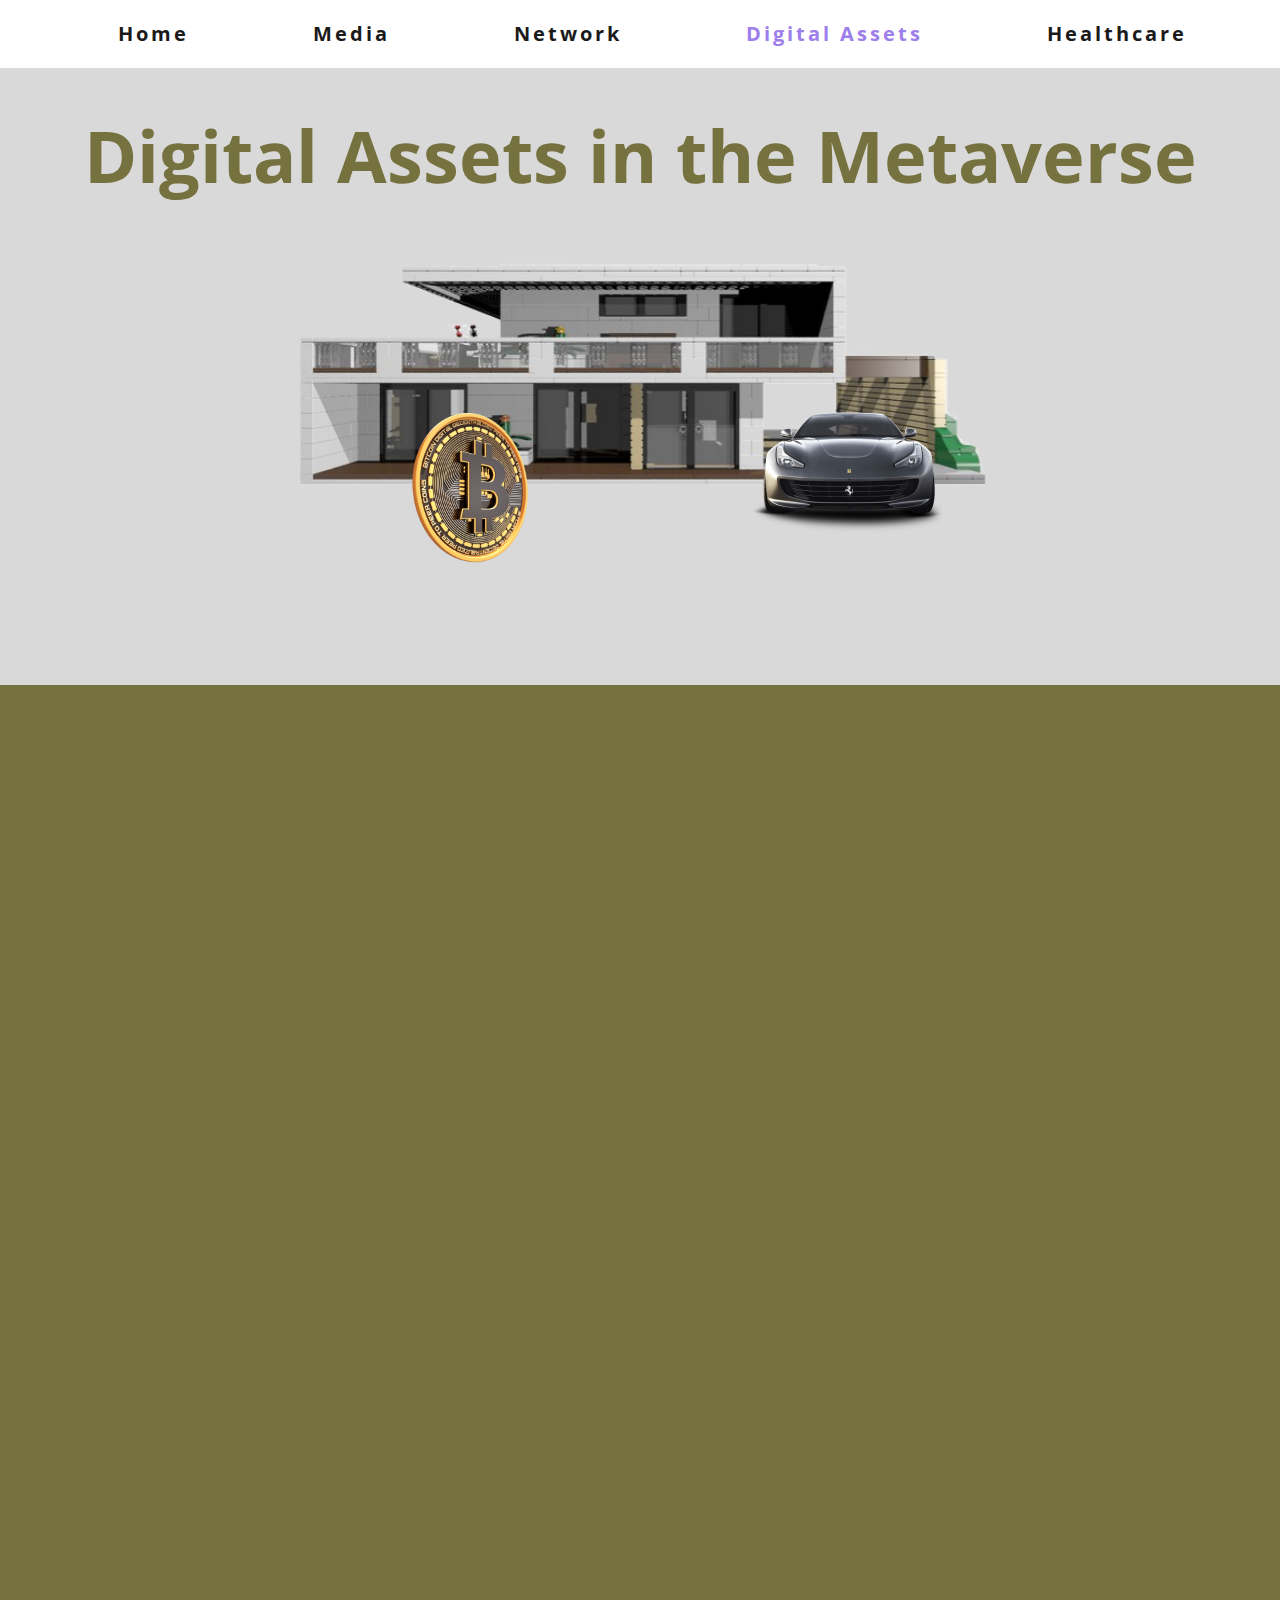
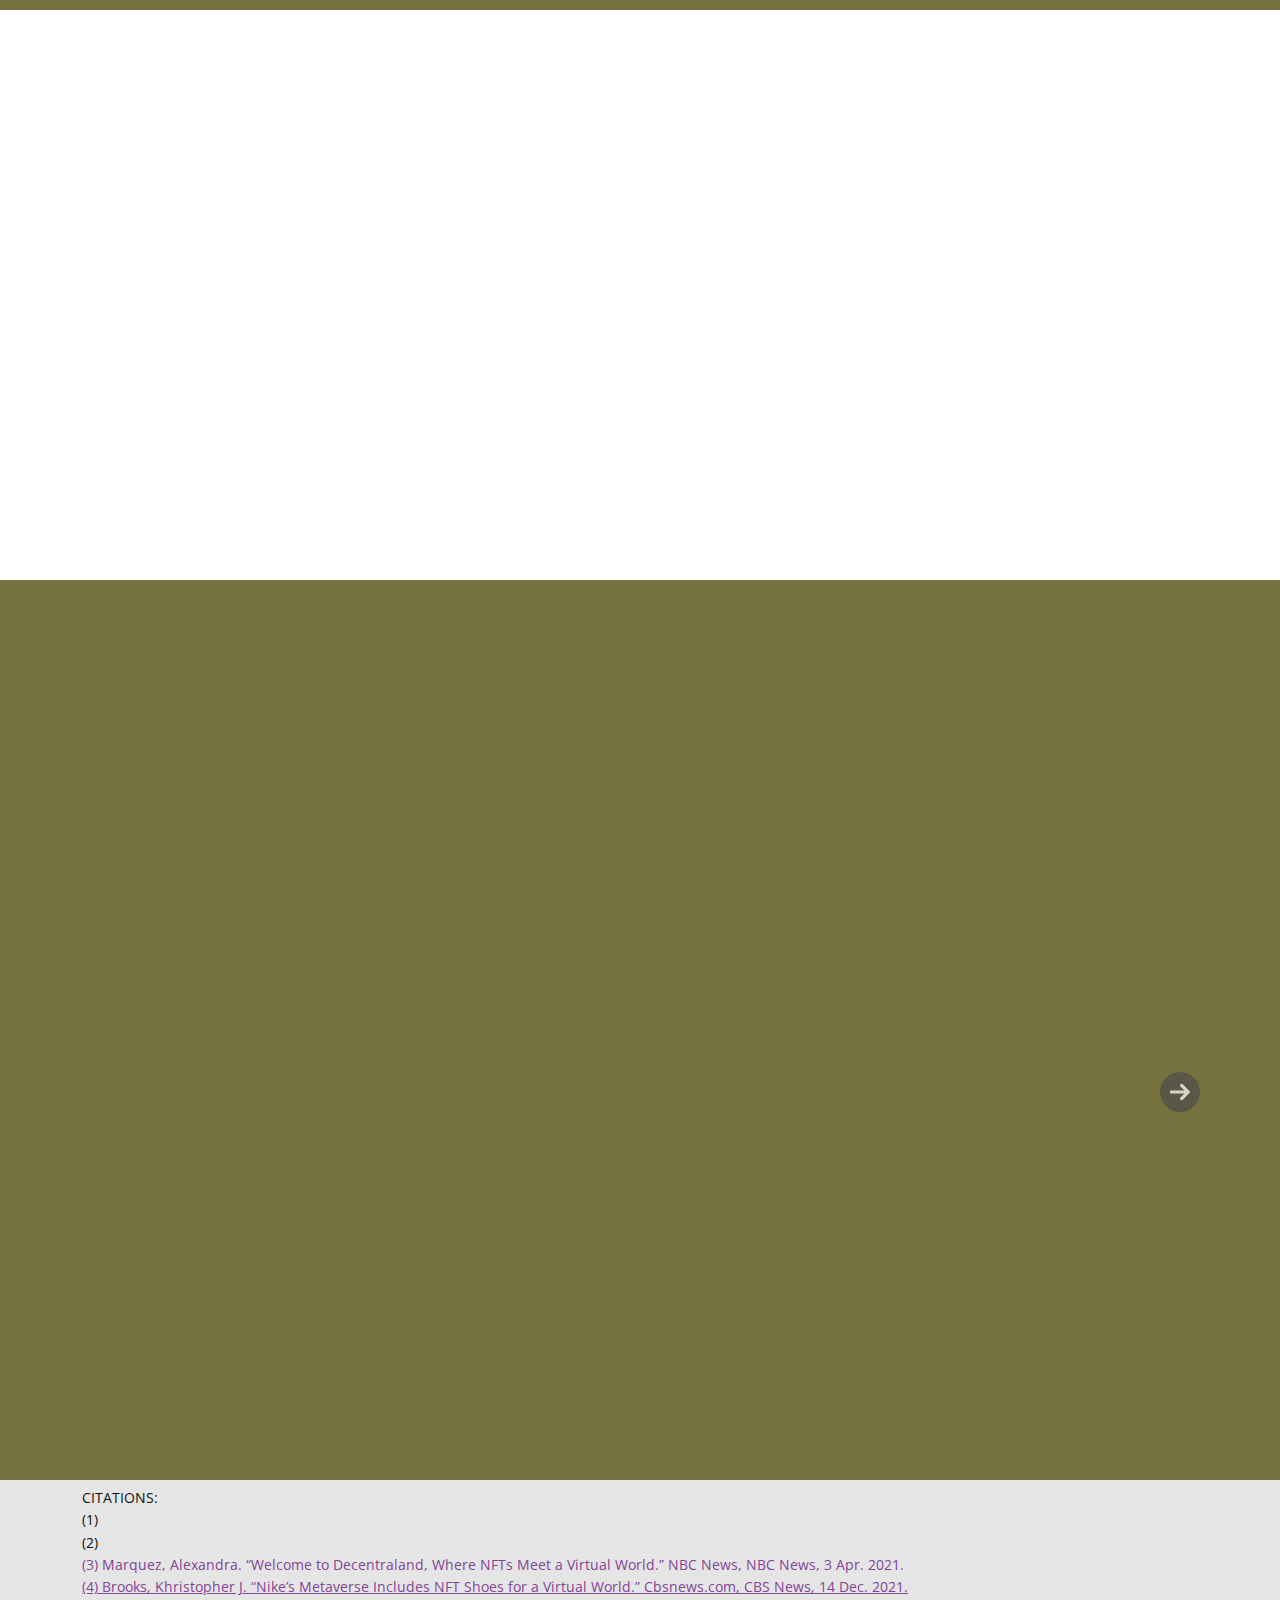
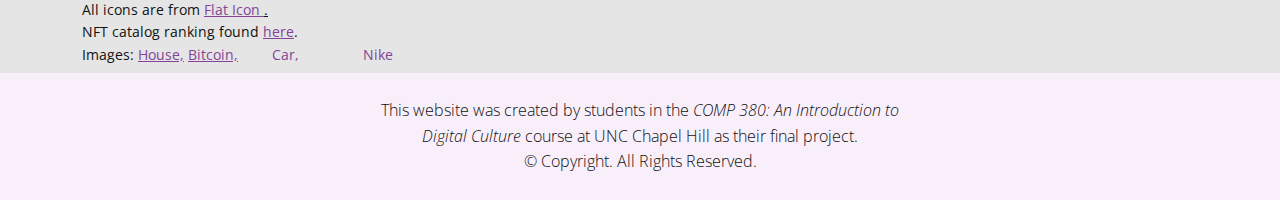
==== commit 948c11db: "finished editing assets and realestate" ====
--- a/Assets.html
+++ b/Assets.html
@@ -178,13 +178,45 @@
       <p class="u-align-justify u-custom-font u-heading-font u-text u-text-body-alt-color u-text-1"
         data-animation-name="customAnimationIn" data-animation-duration="1000">
         <span style="font-weight: 700;">What are NFTs? </span>
-        <br>[insert text]<br>
+        <br> Non-Fungible tokens (NFTs) are a type of crypto asset that allows holders to prove their ownership of real
+        or digital items. Additionally, NFTs are secure because all NFT data is stored on the blockchain via smart
+        contracts meaning each token cannot be destroyed, removed, or replicated. Some examples of intangible NFTs are
+        digital artwork, virtual real estate, and sneakers.<br>
+        <br>The ability to verify NFT ownership and authenticity underpins the NFTs marketplace. Specifically, whenever
+        an NFT is transferred or created, the action is permanently recorded on the blockchain and timestamped.
+        Therefore, it is possible to trace any single NFT right back to its genesis. This ability to trace ownership
+        means investors considering buying an NFT can easily tell if what they are buying is a genuine original rather
+        than a copy. Think about in the real world how an investor would not pay the same amount of money for an
+        original Van Gogh Painting versus a copy sold at Michaels.
+        <span class="u-file-icon u-icon u-icon-5" data-href="/Assets.html#sec-f65f"
+          data-animation-name="customAnimationIn" data-animation-duration="1000" data-animation-delay="1000"><img
+            src="/images/8185860.png" alt=""></span>
         <br>
-        <span style="font-weight: 700;">Examples of NFTs in the Metaverse:</span>
-        <br>[insert icons]
+        <br>
       </p>
+      <p class="u-align-justify u-custom-font u-heading-font u-text u-text-body-alt-color u-text-2"
+        data-animation-name="customAnimationIn" data-animation-duration="1000" data-animation-delay="1000">
+        <span style="font-weight: 700;">NFTs in the Metaverse:</span>
+        <br> In the metaverse, NFTs have become foundational to its internal infrastructure and economy. For example, in
+        Decentraland, one virtual world, almost everything "from its virtual plots of land to the art on the walls of
+        the virtual galleries" is an NFT.
+        <span class="u-file-icon u-icon u-icon-5" data-href="/Assets.html#sec-f65f"
+          data-animation-name="customAnimationIn" data-animation-duration="1000" data-animation-delay="1000"><img
+            src="/images/8185958.png" alt=""></span>
+        <br>In order to purchase NFTs, users must use cryptocurrency to purchase NTF virtual land plots, event passes,
+        avatars and their wearables, and other digital items. The ownership of these NFTs gives users a say in how the
+        virtual world operates, especially the real estate developers.
+        <span class="u-file-icon u-icon u-icon-5" data-href="/Assets.html#sec-f65f"
+          data-animation-name="customAnimationIn" data-animation-duration="1000" data-animation-delay="1000"><img
+            src="/images/8204029.png" alt=""></span>
+        <br>
+      </p>
+      <img class="u-image u-image-contain u-image-default u-preserve-proportions u-image-1" src="/images/nft1.png"
+        alt="" data-image-width="1280" data-image-height="1280" data-animation-name="customAnimationIn"
+        data-animation-duration="1000" data-animation-delay="1500">
     </div>
   </section>
+  
   <section class="u-clearfix u-white u-section-3" id="sec-2bb4">
     <div class="u-clearfix u-sheet u-sheet-1">
       <div class="u-container-style u-group u-group-1">
@@ -194,7 +226,15 @@
           <h2 class="u-text u-text-palette-5-dark-2 u-text-2" data-animation-name="customAnimationIn"
             data-animation-duration="2250" data-animation-delay="750">Nike&nbsp;</h2>
           <p class="u-text u-text-palette-5-dark-2 u-text-3" data-animation-name="customAnimationIn"
-            data-animation-duration="1500" data-animation-delay="1000">[insert text]</p>
+            data-animation-duration="1500" data-animation-delay="1000">Last year Nike launched an online game zone on
+            Roblox called Nikeland where fans can create an avatar of themselves and play sports in a virtual space. In
+            this virtual world, the retailer sells virtual sneakers that people can use to outfit their online avatars.
+            The CEO of Nike, John Donahoe, called the purchase another step "to serve athletes and creators at the
+            intersection of sport, creativity, gaming and culture.”
+            <span class="u-file-icon u-icon u-icon-5" data-href="/Assets.html#sec-f65f"
+            data-animation-name="customAnimationIn" data-animation-duration="1000" data-animation-delay="1000"><img
+              src="images/8185783.png" alt=""></span>
+          </p>
         </div>
       </div>
       <img class="u-image u-image-default u-image-1" src="/images/nike.png" alt="" data-image-width="980"
@@ -428,25 +468,36 @@
     <div class="u-clearfix u-sheet u-valign-middle u-sheet-1">
       <p class="u-small-text u-text u-text-variant u-text-1">
         <span style="font-weight: 400;">CITA​TIONS:</span>
-        <br>All icons are from <a href="https://www.flaticon.com/"
+        <br>(1)<br>(2)<br>
+        <a href="https://www.nbcnews.com/tech/tech-news/welcome-decentraland-nfts-meet-virtual-world-rcna553"
           class="u-active-none u-border-none u-btn u-button-link u-button-style u-hover-none u-none u-text-palette-1-base u-btn-1"
+          target="_blank">(3)&nbsp;Marquez, Alexandra. “Welcome to Decentraland, Where NFTs Meet a Virtual World.” NBC
+          News, NBC News, 3 Apr. 2021.<br>
+        </a>
+        <a href="https://www.cbsnews.com/news/nike-metaverse-rtfkt-nikeland-roblox-nft/"
+          class="u-active-none u-border-none u-btn u-button-link u-button-style u-hover-none u-none u-text-palette-1-base u-btn-2"
+          target="_blank">(4)&nbsp;Brooks, Khristopher J. “Nike’s Metaverse Includes NFT Shoes for a Virtual World.”
+          Cbsnews.com, CBS News, 14 Dec. 2021.<br>
+        </a>All icons are from <a href="https://www.flaticon.com/"
+          class="u-active-none u-border-none u-btn u-button-link u-button-style u-hover-none u-none u-text-palette-1-base u-btn-3"
           target="_blank">
-          <span style="text-decoration: underline !important;">Flat Icon.</span>
+          <span style="text-decoration: underline !important;">Flat Icon</span>
         </a>
+        <span style="text-decoration: underline !important;">.</span>
         <br>NFT catalog ranking found <a
           href="https://www.coindesk.com/web3/2022/10/14/here-are-the-most-expensive-nfts-bought-by-celebs-and-what-theyre-worth-today/#:~:text=1.,or%20%247%2C088%2C229%20at%20the%20time."
-          class="u-active-none u-border-none u-btn u-button-link u-button-style u-hover-none u-none u-text-palette-1-base u-btn-2"
+          class="u-active-none u-border-none u-btn u-button-link u-button-style u-hover-none u-none u-text-palette-1-base u-btn-4"
           target="_blank">here</a>.<span style="text-decoration: underline !important;"></span>
         <br>Images: <a
           href="https://encrypted-tbn0.gstatic.com/images?q=tbn:ANd9GcQParqtpXcGXK0XnTHjkOHvN2amM0DQur6sFQ&amp;usqp=CAU"
-          class="u-active-none u-border-none u-btn u-button-link u-button-style u-hover-none u-none u-text-palette-1-base u-btn-3"
-          target="_blank">House</a>, <a
+          class="u-active-none u-border-none u-btn u-button-link u-button-style u-hover-none u-none u-text-palette-1-base u-btn-5"
+          target="_blank">House,</a> <a
           href="https://static.vecteezy.com/system/resources/previews/011/996/025/original/bitcoin-cryptocurrency-3d-render-png.png"
-          class="u-active-none u-border-none u-btn u-button-link u-button-style u-hover-none u-none u-text-palette-1-base u-btn-4"
-          target="_blank">Bitcoin</a>, <a href="https://assets.stickpng.com/thumbs/58ee8f023545163ec1942cd9.png"
-          class="u-active-none u-border-none u-btn u-button-link u-button-style u-hover-none u-none u-text-palette-1-base u-btn-5"
-          target="_blank">Car</a>, <a href="https://bitcoinist.com/wp-content/uploads/2022/08/Nike.png"
           class="u-active-none u-border-none u-btn u-button-link u-button-style u-hover-none u-none u-text-palette-1-base u-btn-6"
+          target="_blank">Bitcoin,</a> <a href="https://assets.stickpng.com/thumbs/58ee8f023545163ec1942cd9.png"
+          class="u-active-none u-border-none u-btn u-button-link u-button-style u-hover-none u-none u-text-palette-1-base u-btn-7"
+          target="_blank">Car,</a> <a href="https://bitcoinist.com/wp-content/uploads/2022/08/Nike.png"
+          class="u-active-none u-border-none u-btn u-button-link u-button-style u-hover-none u-none u-text-palette-1-base u-btn-8"
           target="_blank">Nike</a>
       </p>
     </div>
--- a/Assets.css
+++ b/Assets.css
@@ -129,27 +129,82 @@
 }
 
 .u-section-2 .u-sheet-1 {
-  min-height: 100vh;
+  min-height: 920px;
 }
 
 .u-section-2 .u-text-1 {
   font-size: 1.25rem;
   line-height: 2;
   font-weight: 300;
-  width: 646px;
-  --animation-custom_in-scale: 1;
-  margin: 66px auto 60px;
+  --animation-custom_in-scale: 1;
+  margin: 40px 605px 0 28px;
+}
+
+.u-section-2 .u-text-2 {
+  font-size: 1.25rem;
+  line-height: 2;
+  font-weight: 300;
+  --animation-custom_in-scale: 1;
+  margin: -880px 28px 0 605px;
+}
+
+.u-section-2 .u-image-1 {
+  width: 338px;
+  height: 338px;
+  --animation-custom_in-translate_x: 0px;
+  --animation-custom_in-translate_y: 0px;
+  --animation-custom_in-opacity: 0;
+  --animation-custom_in-rotate: 0deg;
+  --animation-custom_in-scale: 1;
+  margin: -2px 99px 24px auto;
+}
+
+@media (max-width: 1199px) {
+  .u-section-2 .u-text-1 {
+    width: 646px;
+    margin-left: 0;
+    margin-right: 433px;
+  }
+
+  .u-section-2 .u-text-2 {
+    margin-right: 0;
+    margin-left: 433px;
+  }
+}
+
+@media (max-width: 991px) {
+  .u-section-2 .u-text-1 {
+    margin-right: 213px;
+  }
+
+  .u-section-2 .u-text-2 {
+    margin-left: 213px;
+  }
 }
 
 @media (max-width: 767px) {
   .u-section-2 .u-text-1 {
     width: 540px;
+    margin-right: 33px;
+  }
+
+  .u-section-2 .u-text-2 {
+    margin-left: 33px;
   }
 }
 
 @media (max-width: 575px) {
   .u-section-2 .u-text-1 {
     width: 340px;
+    margin-right: 0;
+  }
+
+  .u-section-2 .u-text-2 {
+    margin-left: 0;
+  }
+
+  .u-section-2 .u-image-1 {
+    margin-right: 2px;
   }
 } .u-section-3 {
   min-height: 570px;
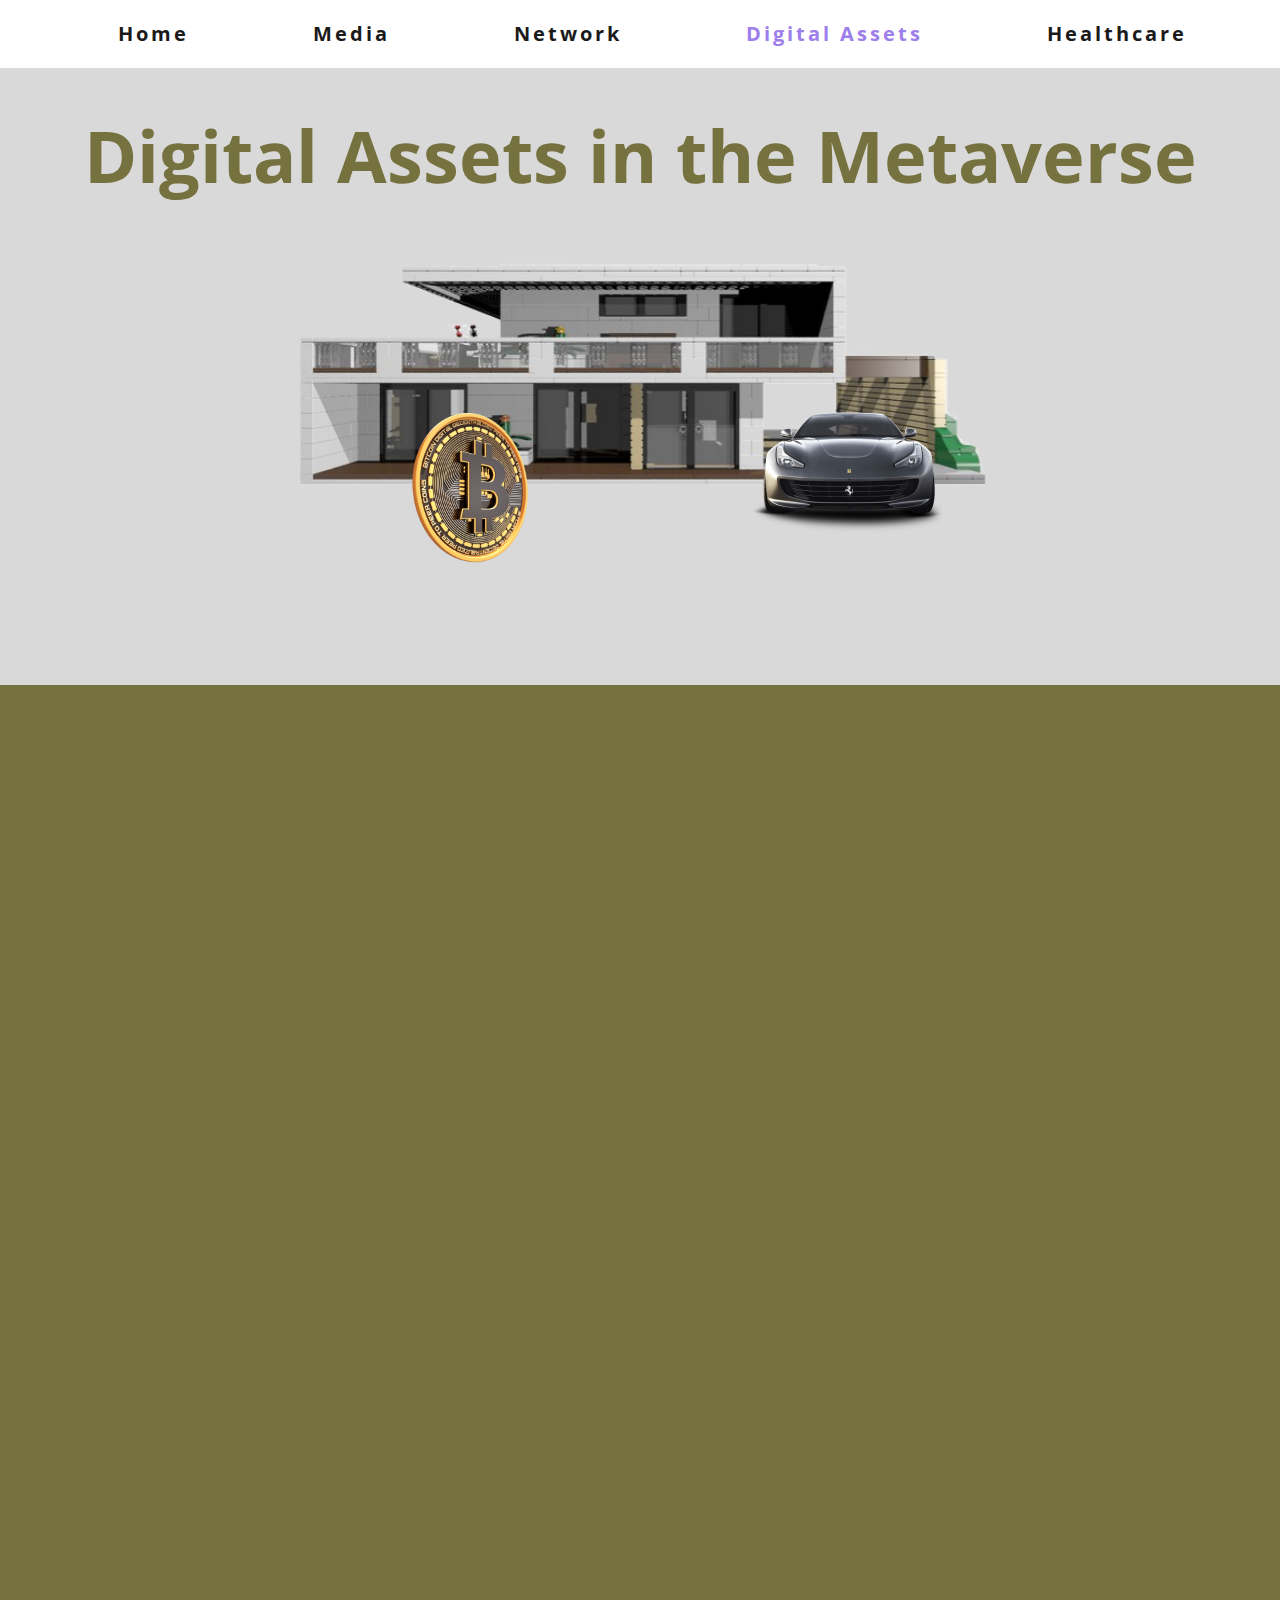
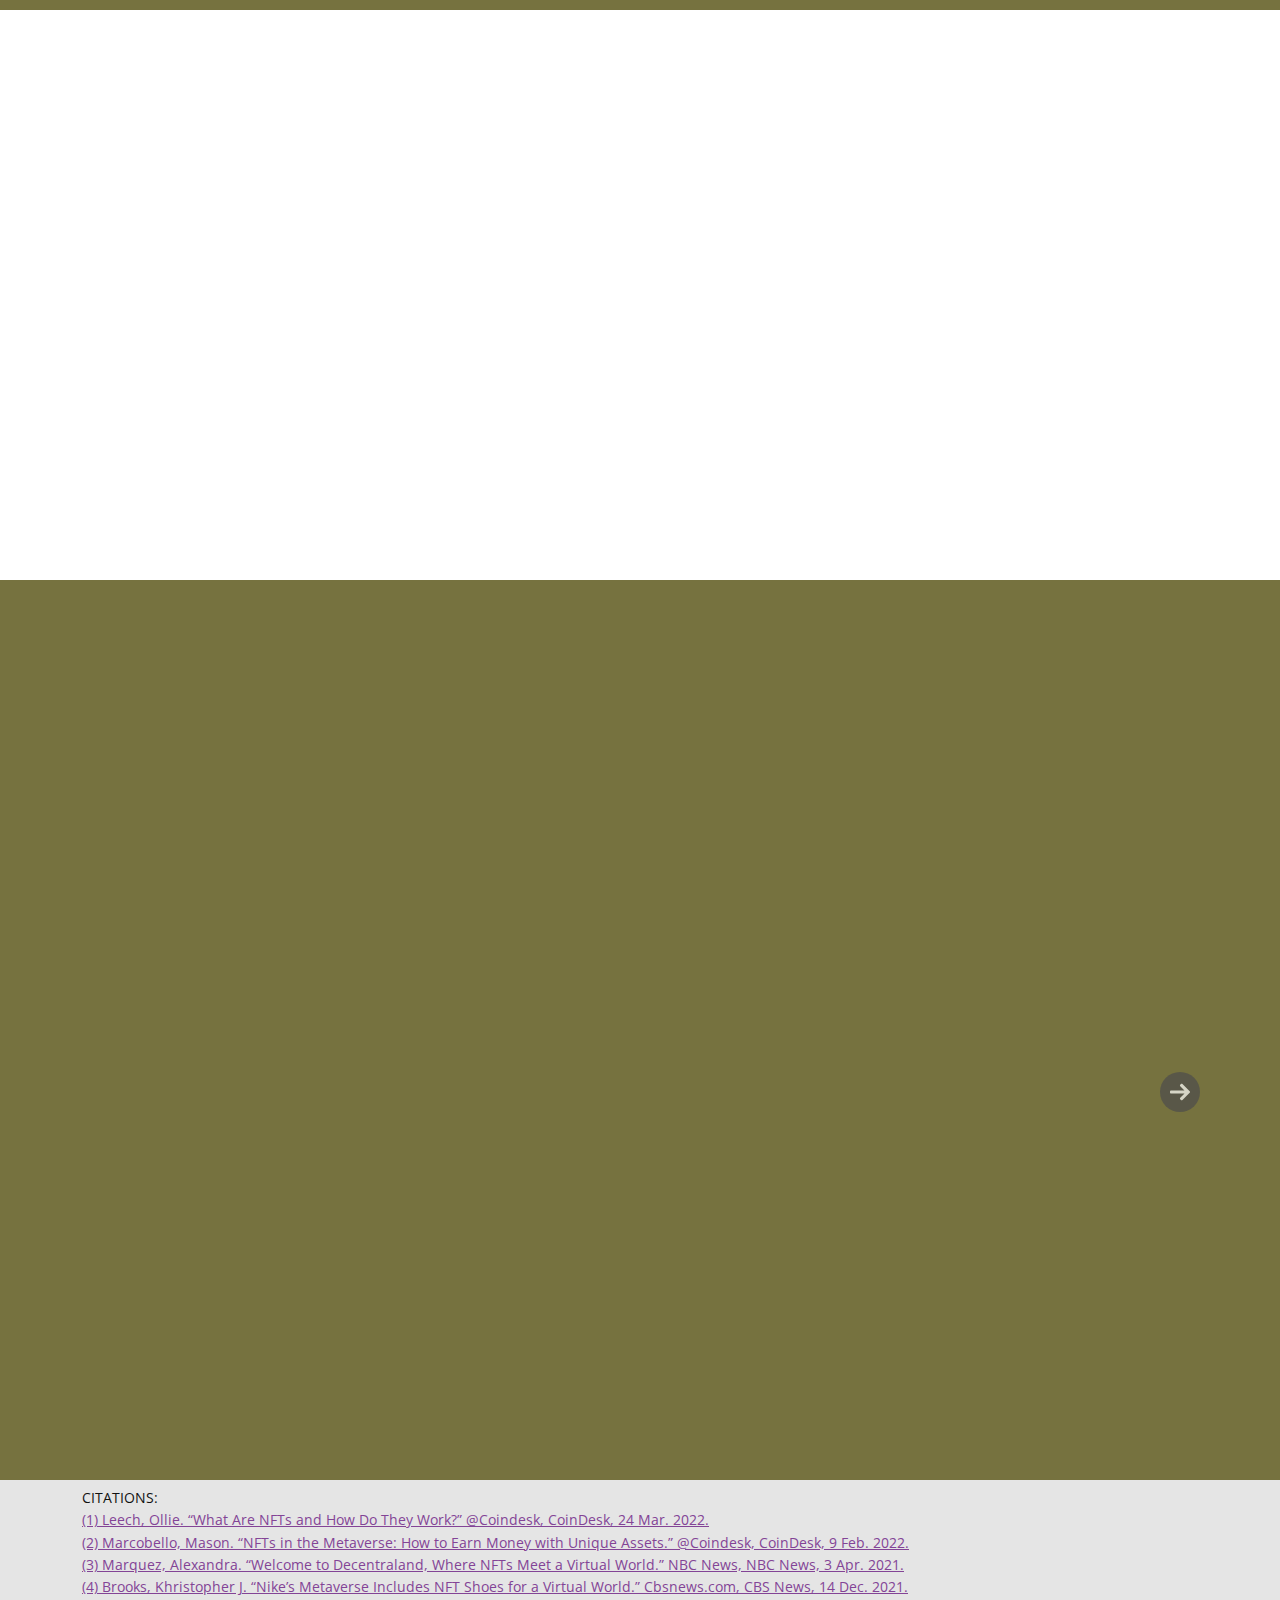
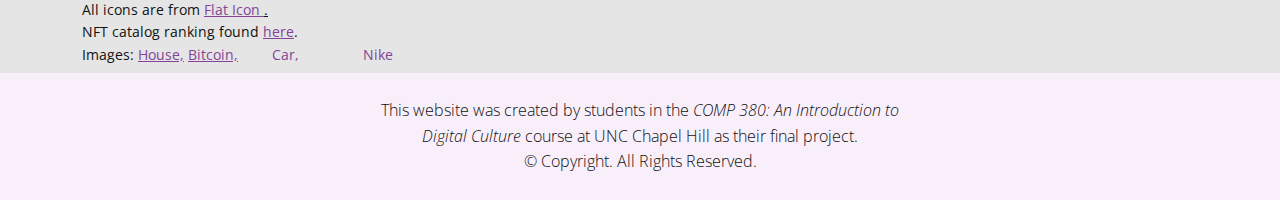
==== commit b57c11b1: "bugs in assets" ====
--- a/Assets.html
+++ b/Assets.html
@@ -468,9 +468,17 @@
     <div class="u-clearfix u-sheet u-valign-middle u-sheet-1">
       <p class="u-small-text u-text u-text-variant u-text-1">
         <span style="font-weight: 400;">CITA​TIONS:</span>
-        <br>(1)<br>(2)<br>
+        <br>
+        <a href="https://www.coindesk.com/learn/what-are-nfts-and-how-do-they-work/"
+          class="u-active-none u-border-none u-btn u-button-link u-button-style u-hover-none u-none u-text-palette-1-base u-btn-2"
+          target="_blank">(1)&nbsp;Leech, Ollie. “What Are NFTs and How Do They Work?” @Coindesk, CoinDesk, 24 Mar. 2022.<br>
+        </a>
+        <a href="https://www.coindesk.com/learn/nfts-in-the-metaverse-how-to-earn-money-with-unique-assets/"
+          class="u-active-none u-border-none u-btn u-button-link u-button-style u-hover-none u-none u-text-palette-1-base u-btn-2"
+          target="_blank">(2)&nbsp;Marcobello, Mason. “NFTs in the Metaverse: How to Earn Money with Unique Assets.” @Coindesk, CoinDesk, 9 Feb. 2022.<br>
+        </a>
         <a href="https://www.nbcnews.com/tech/tech-news/welcome-decentraland-nfts-meet-virtual-world-rcna553"
-          class="u-active-none u-border-none u-btn u-button-link u-button-style u-hover-none u-none u-text-palette-1-base u-btn-1"
+          class="u-active-none u-border-none u-btn u-button-link u-button-style u-hover-none u-none u-text-palette-1-base u-btn-2"
           target="_blank">(3)&nbsp;Marquez, Alexandra. “Welcome to Decentraland, Where NFTs Meet a Virtual World.” NBC
           News, NBC News, 3 Apr. 2021.<br>
         </a>
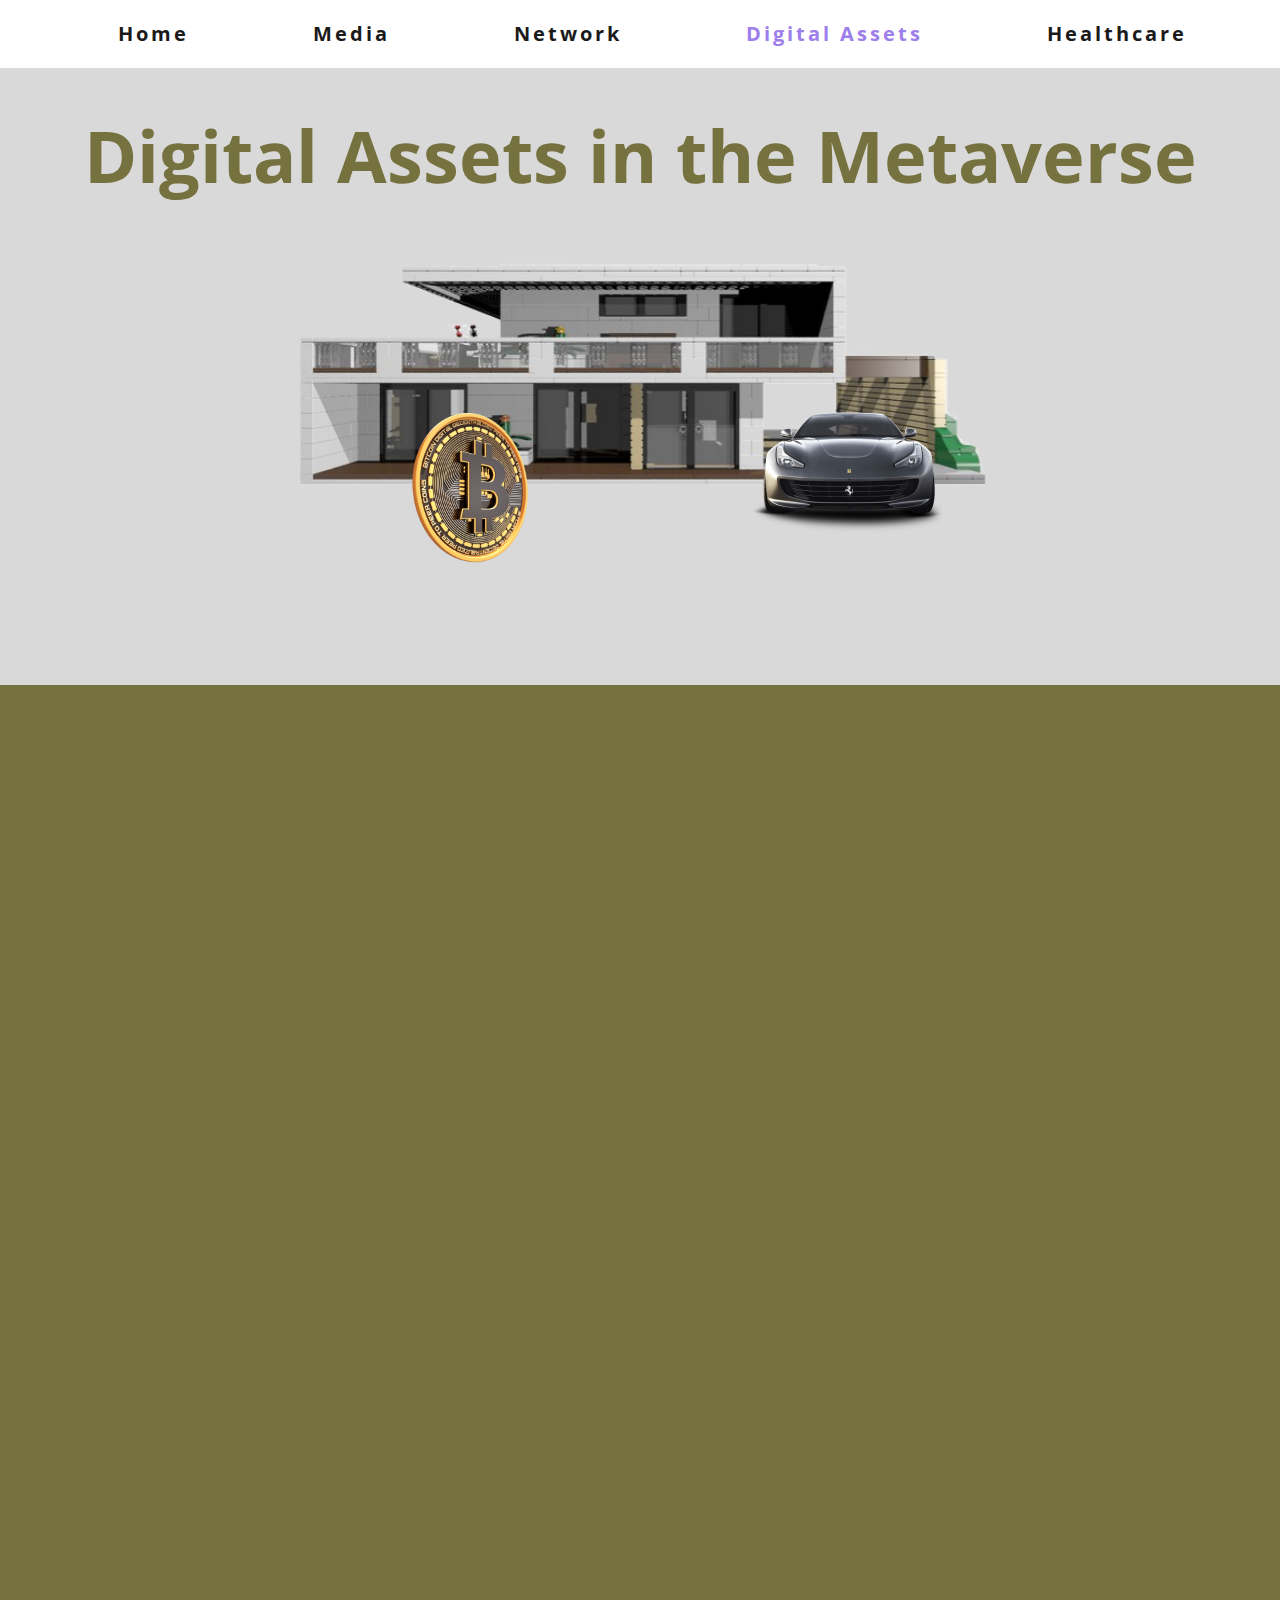
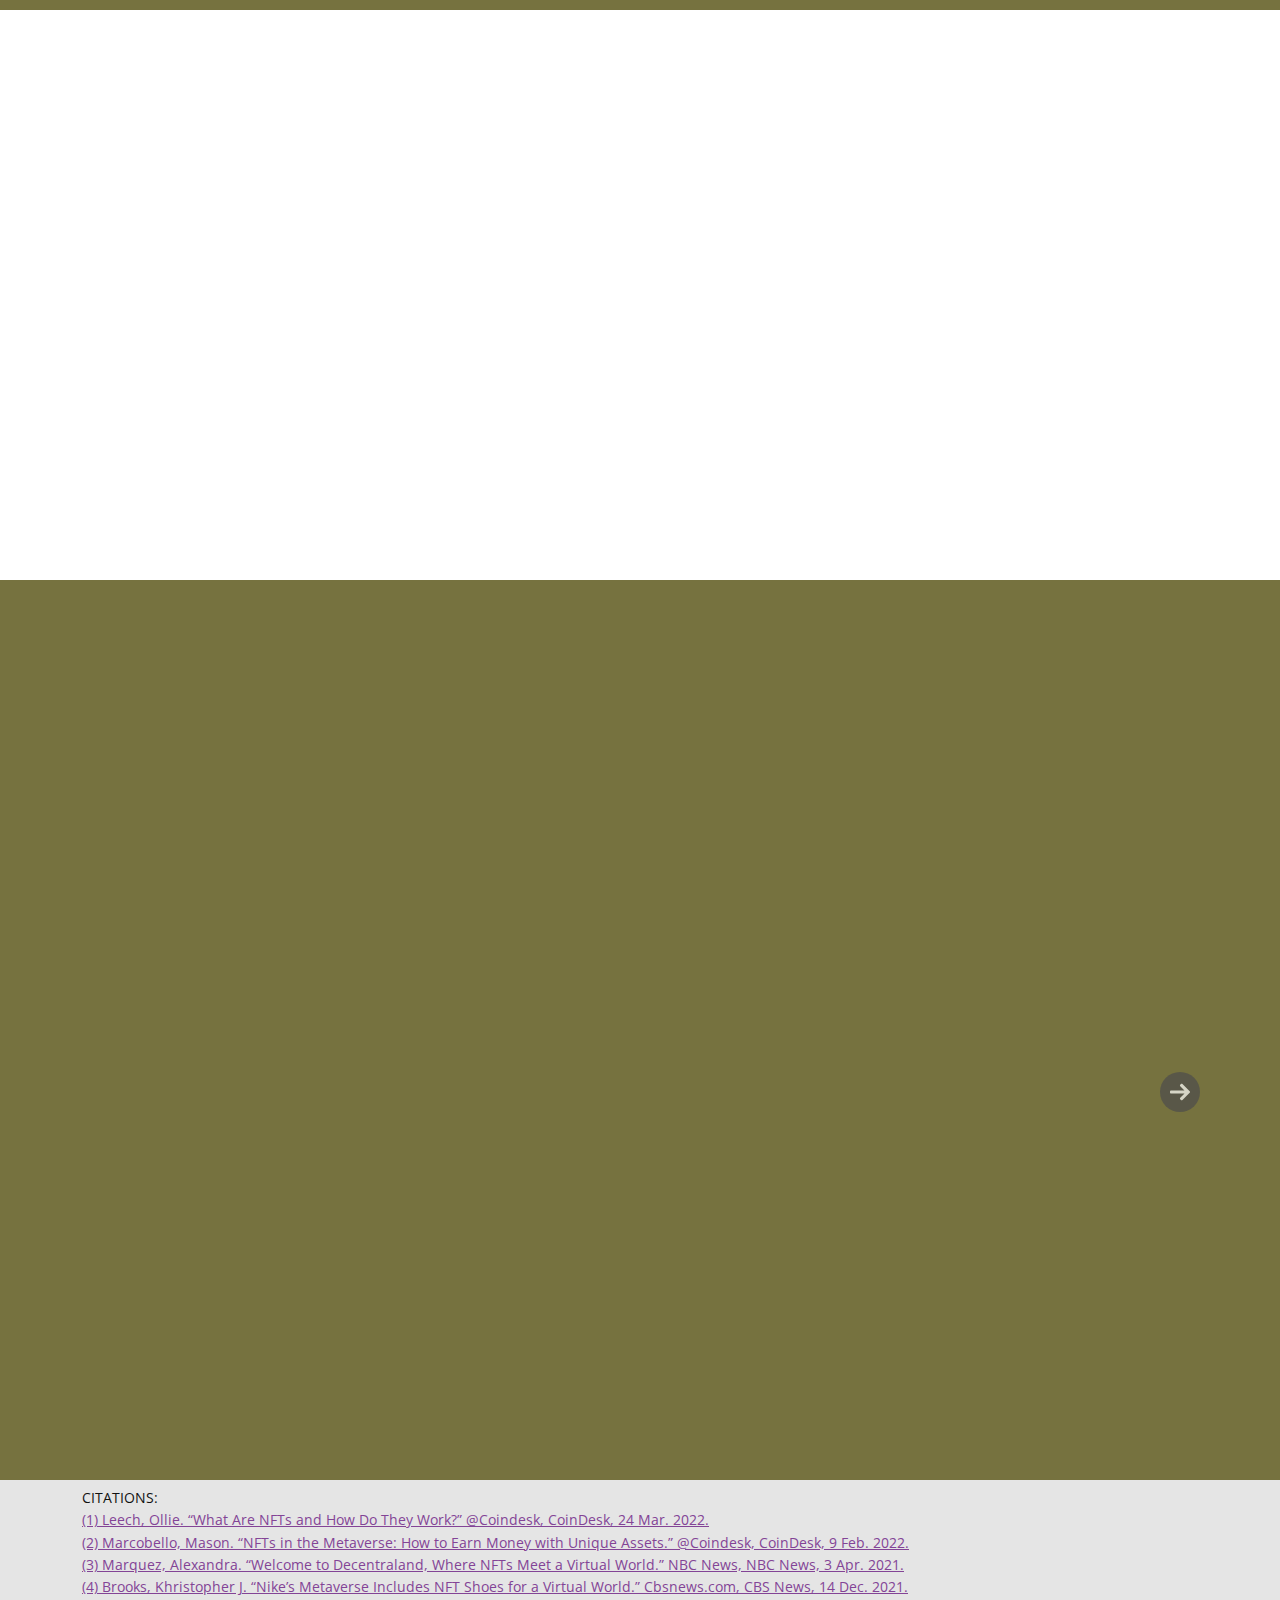
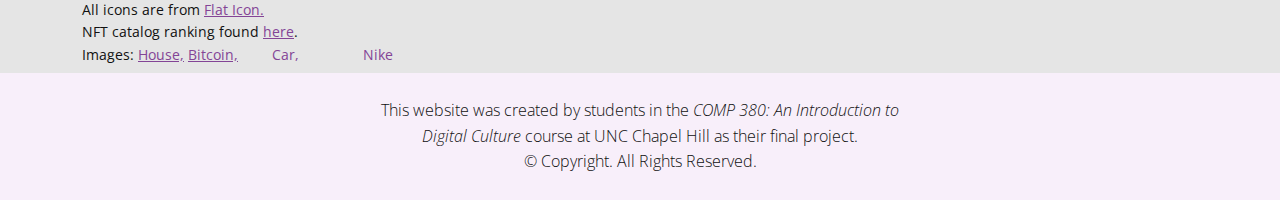
==== commit d4004322: "tidy" ====
--- a/Assets.html
+++ b/Assets.html
@@ -489,9 +489,8 @@
         </a>All icons are from <a href="https://www.flaticon.com/"
           class="u-active-none u-border-none u-btn u-button-link u-button-style u-hover-none u-none u-text-palette-1-base u-btn-3"
           target="_blank">
-          <span style="text-decoration: underline !important;">Flat Icon</span>
+          <span style="text-decoration: underline !important;">Flat Icon.</span>
         </a>
-        <span style="text-decoration: underline !important;">.</span>
         <br>NFT catalog ranking found <a
           href="https://www.coindesk.com/web3/2022/10/14/here-are-the-most-expensive-nfts-bought-by-celebs-and-what-theyre-worth-today/#:~:text=1.,or%20%247%2C088%2C229%20at%20the%20time."
           class="u-active-none u-border-none u-btn u-button-link u-button-style u-hover-none u-none u-text-palette-1-base u-btn-4"
